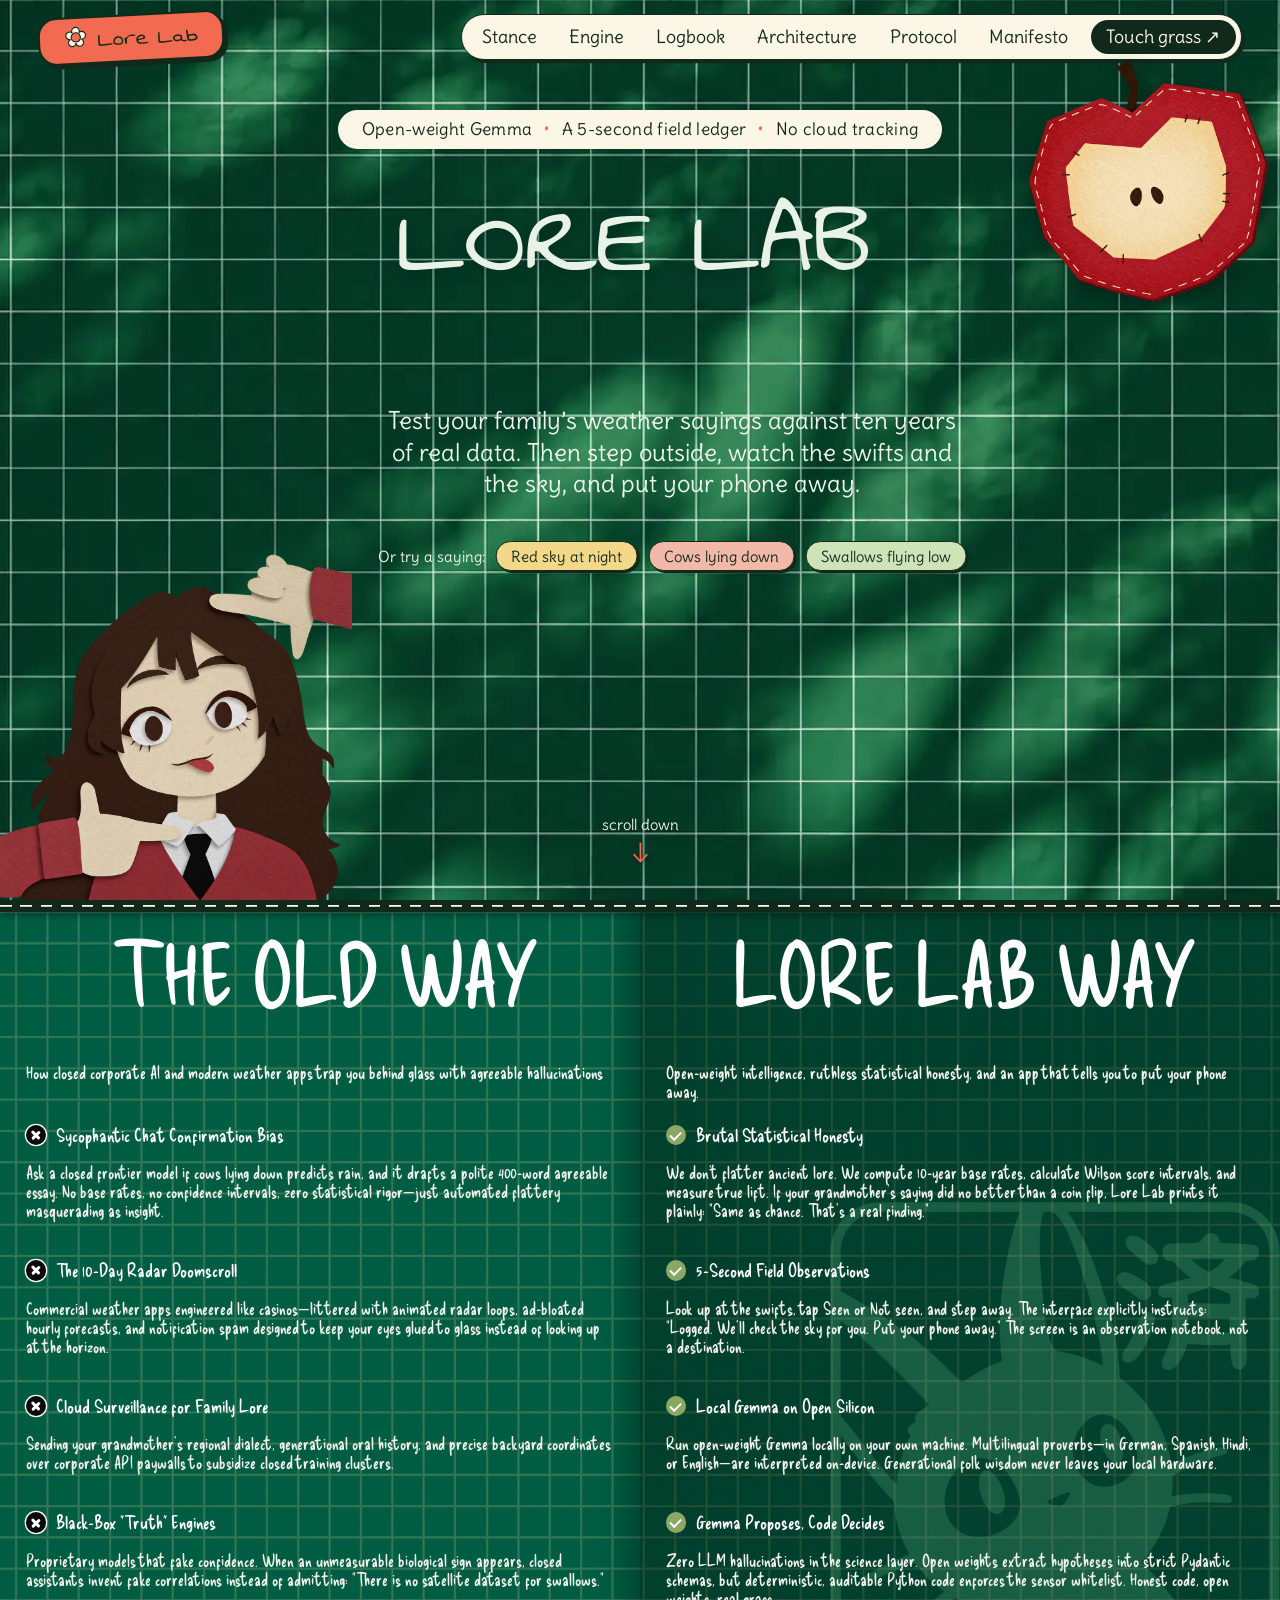
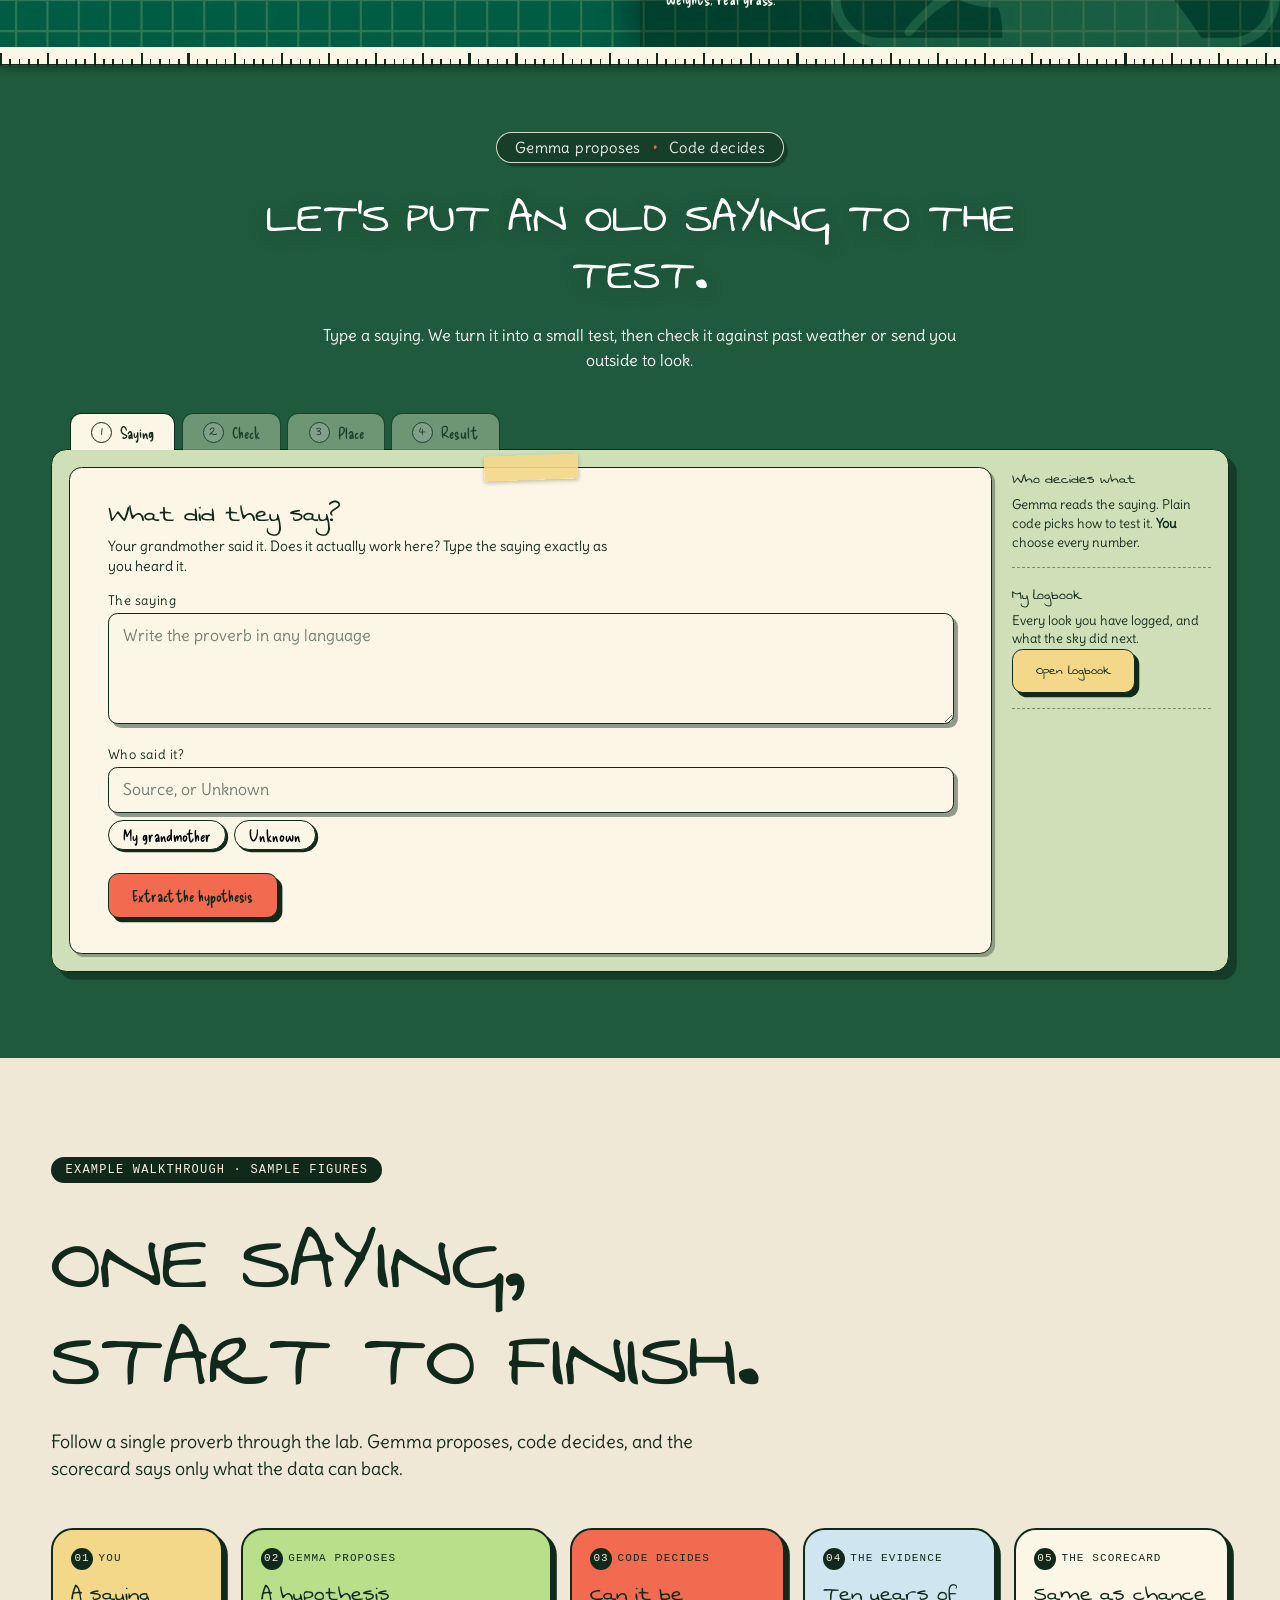
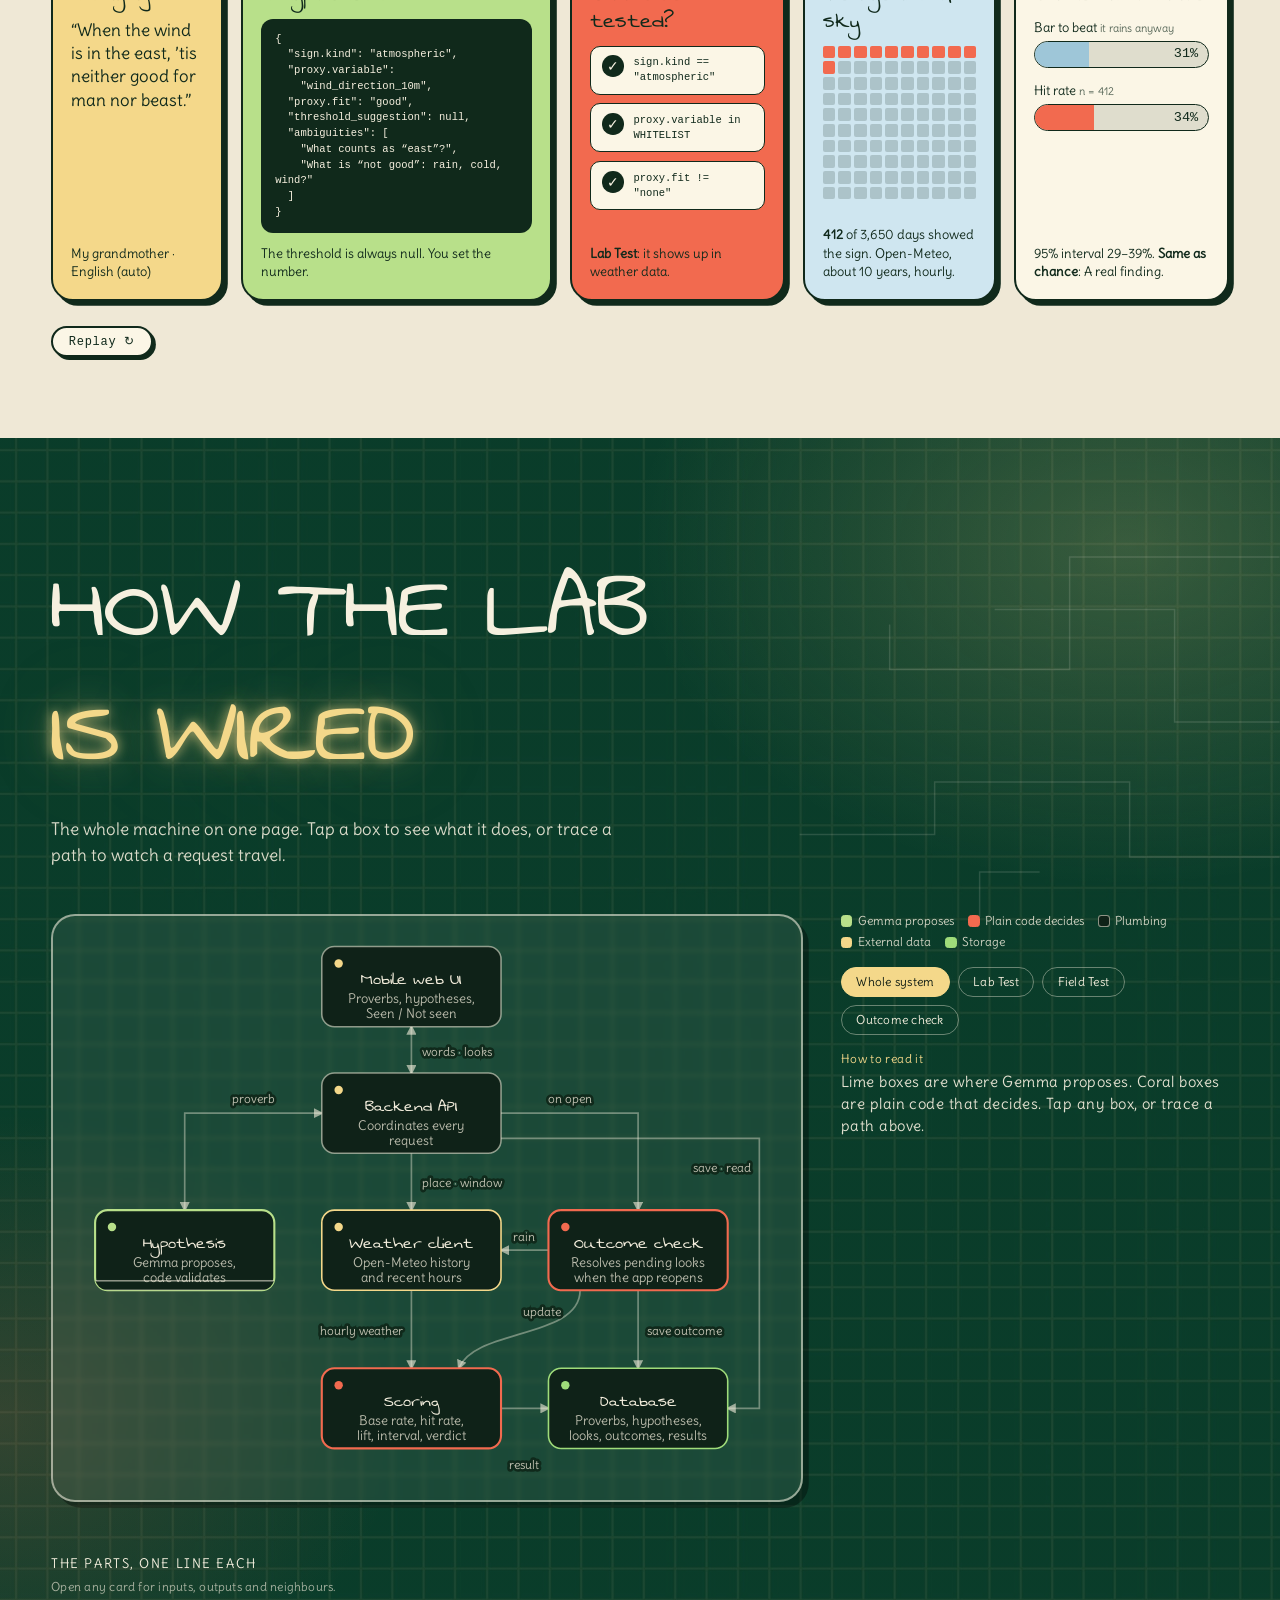
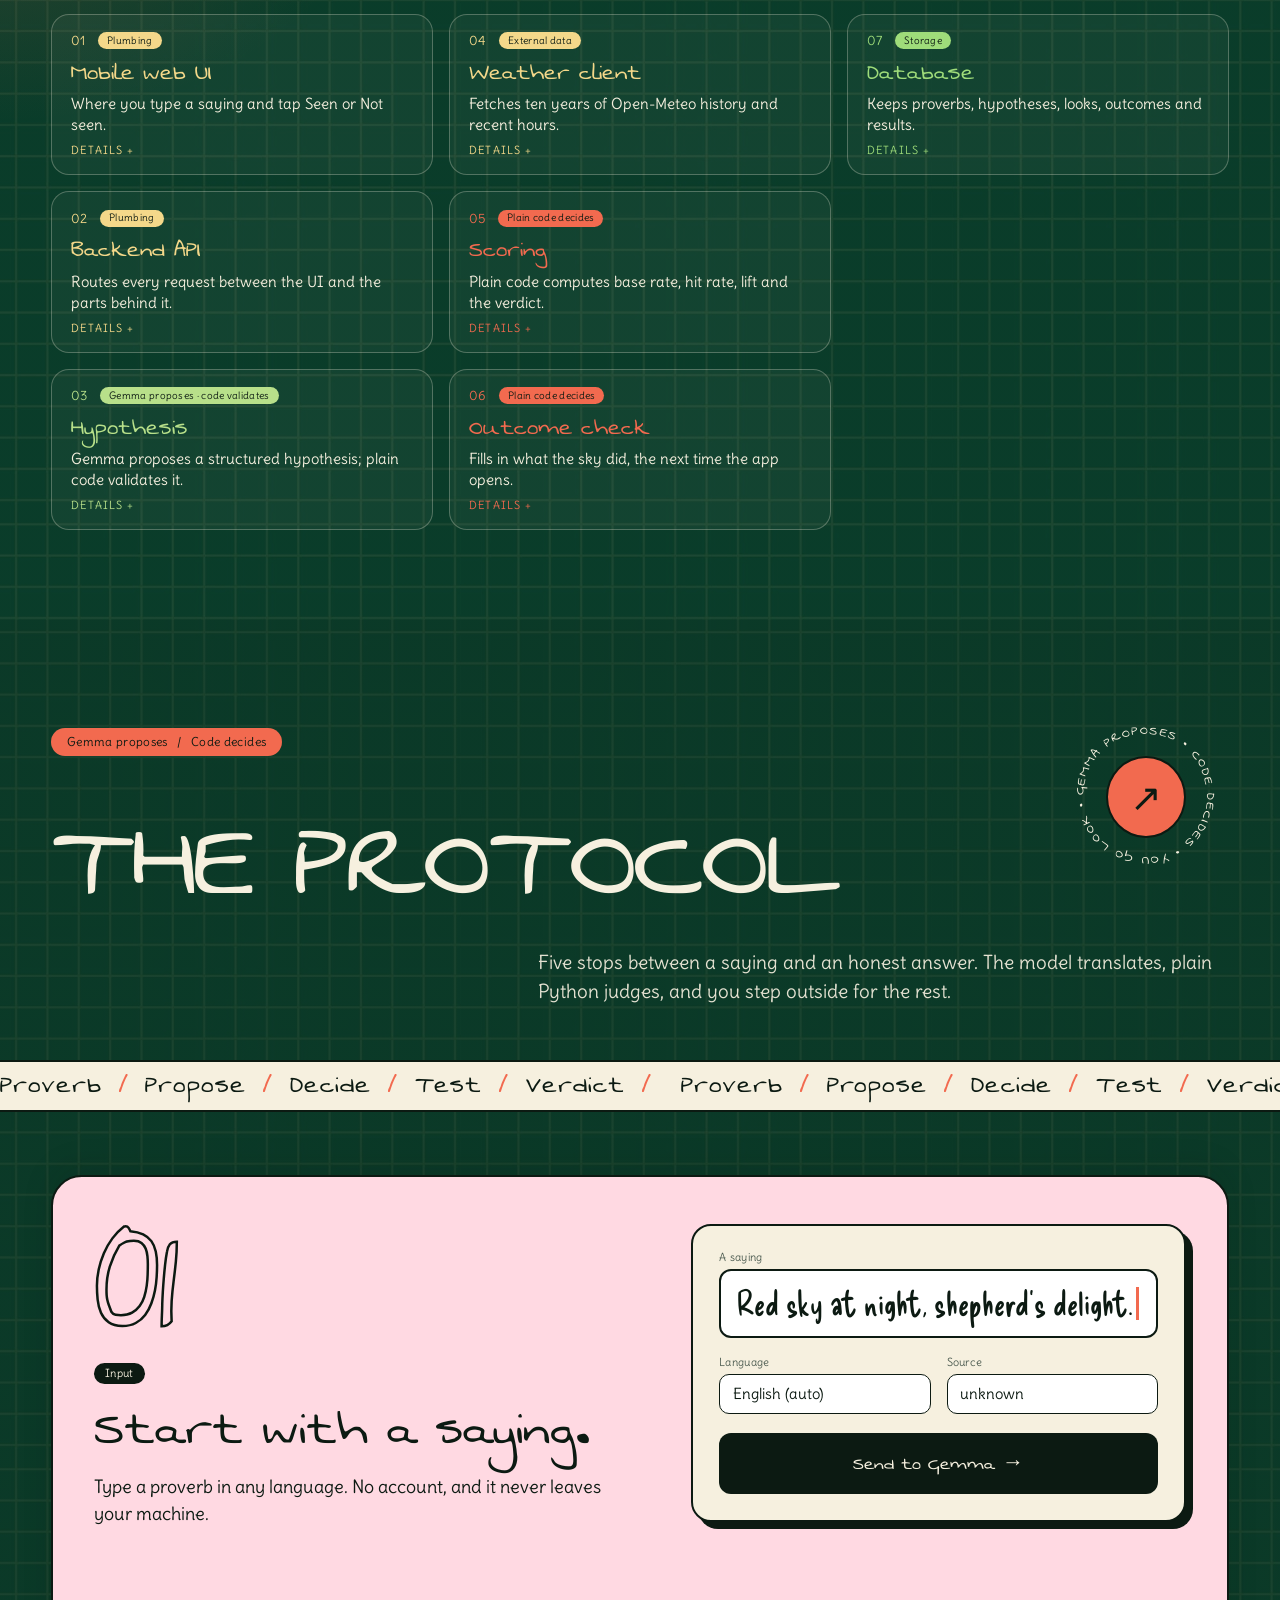
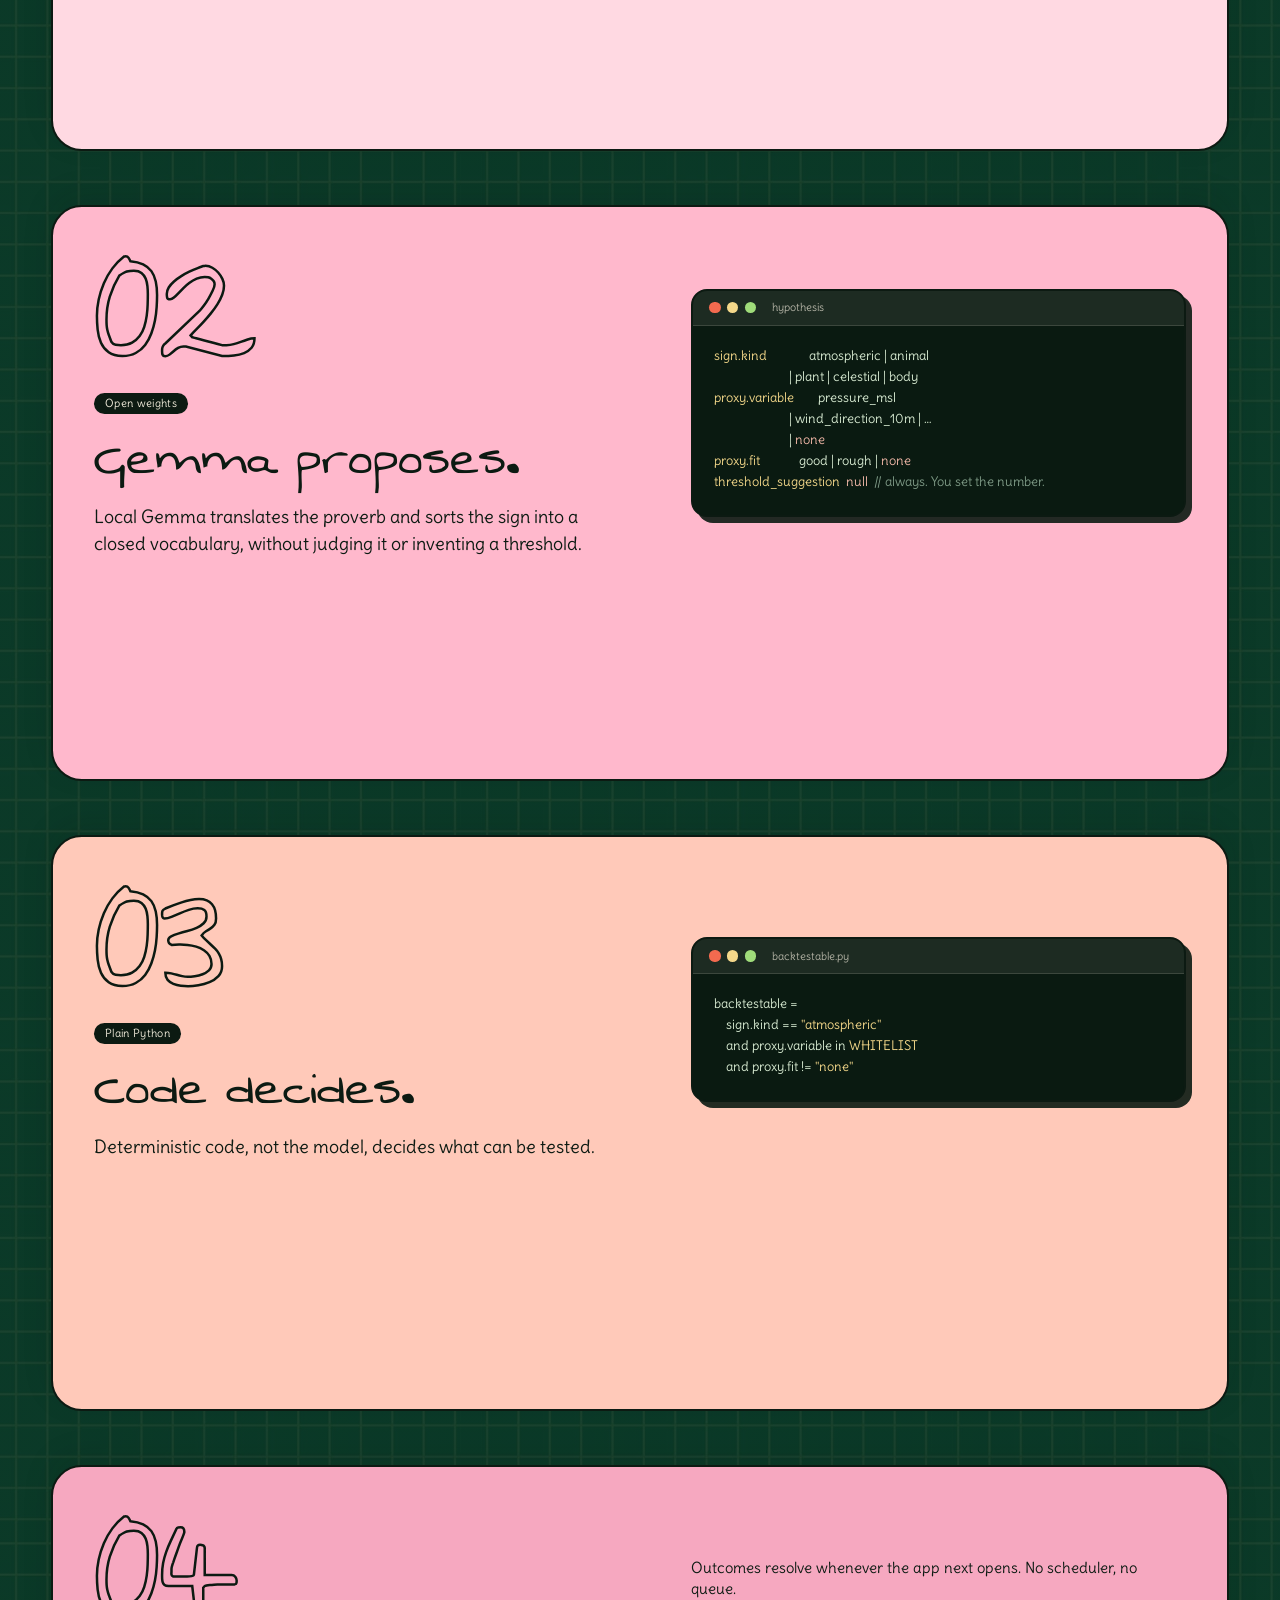
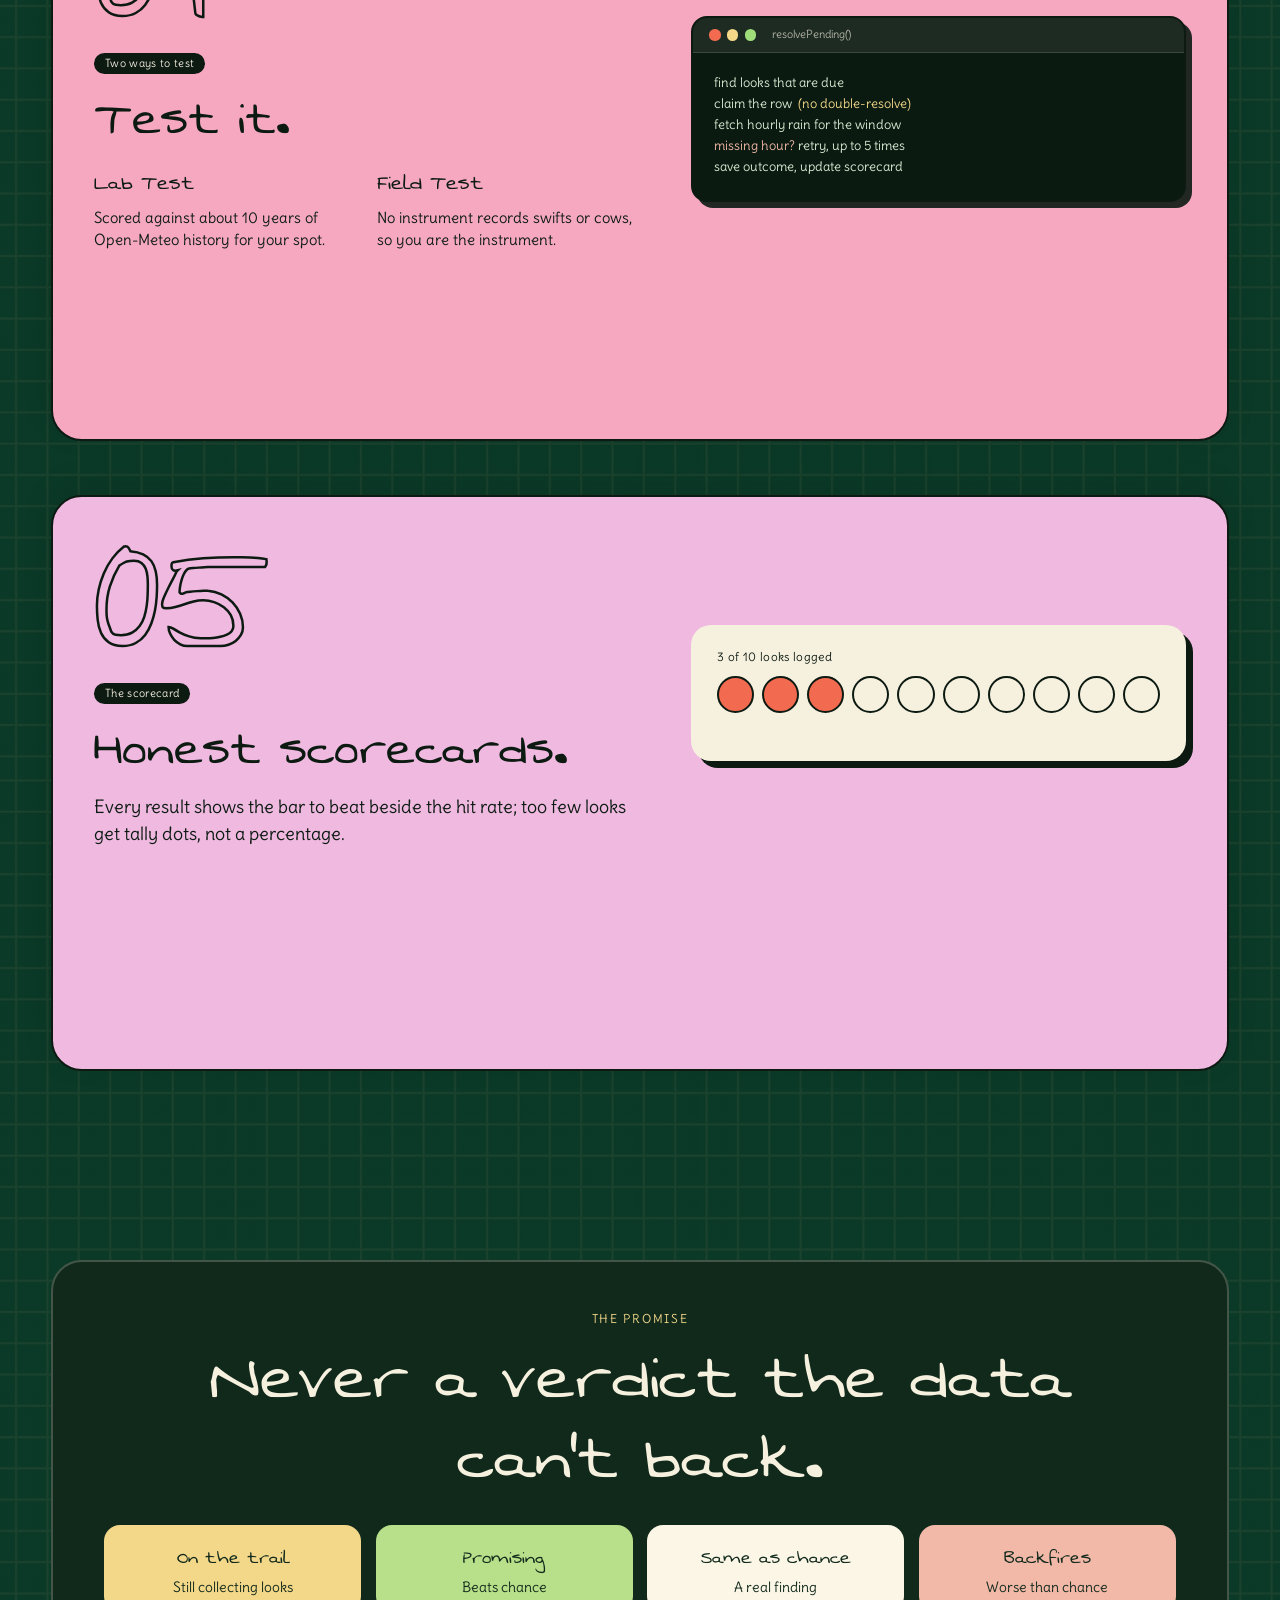
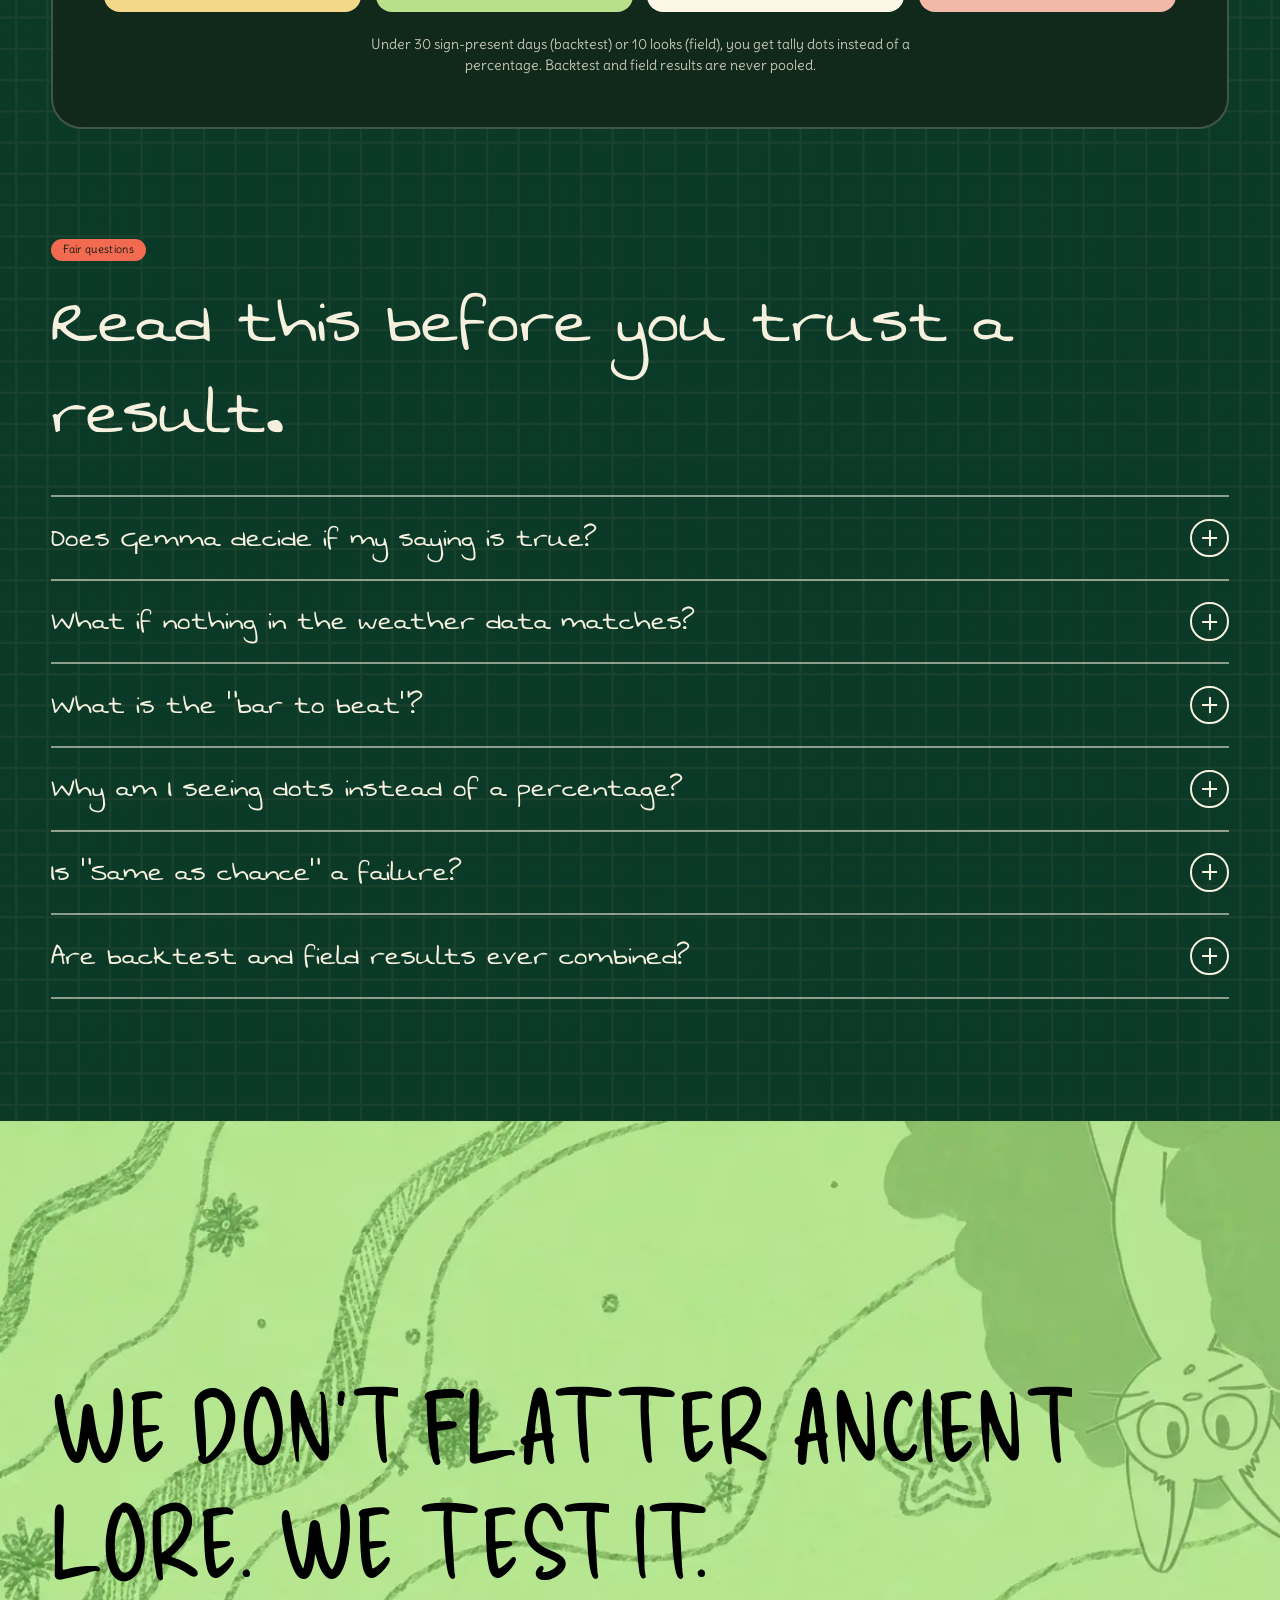
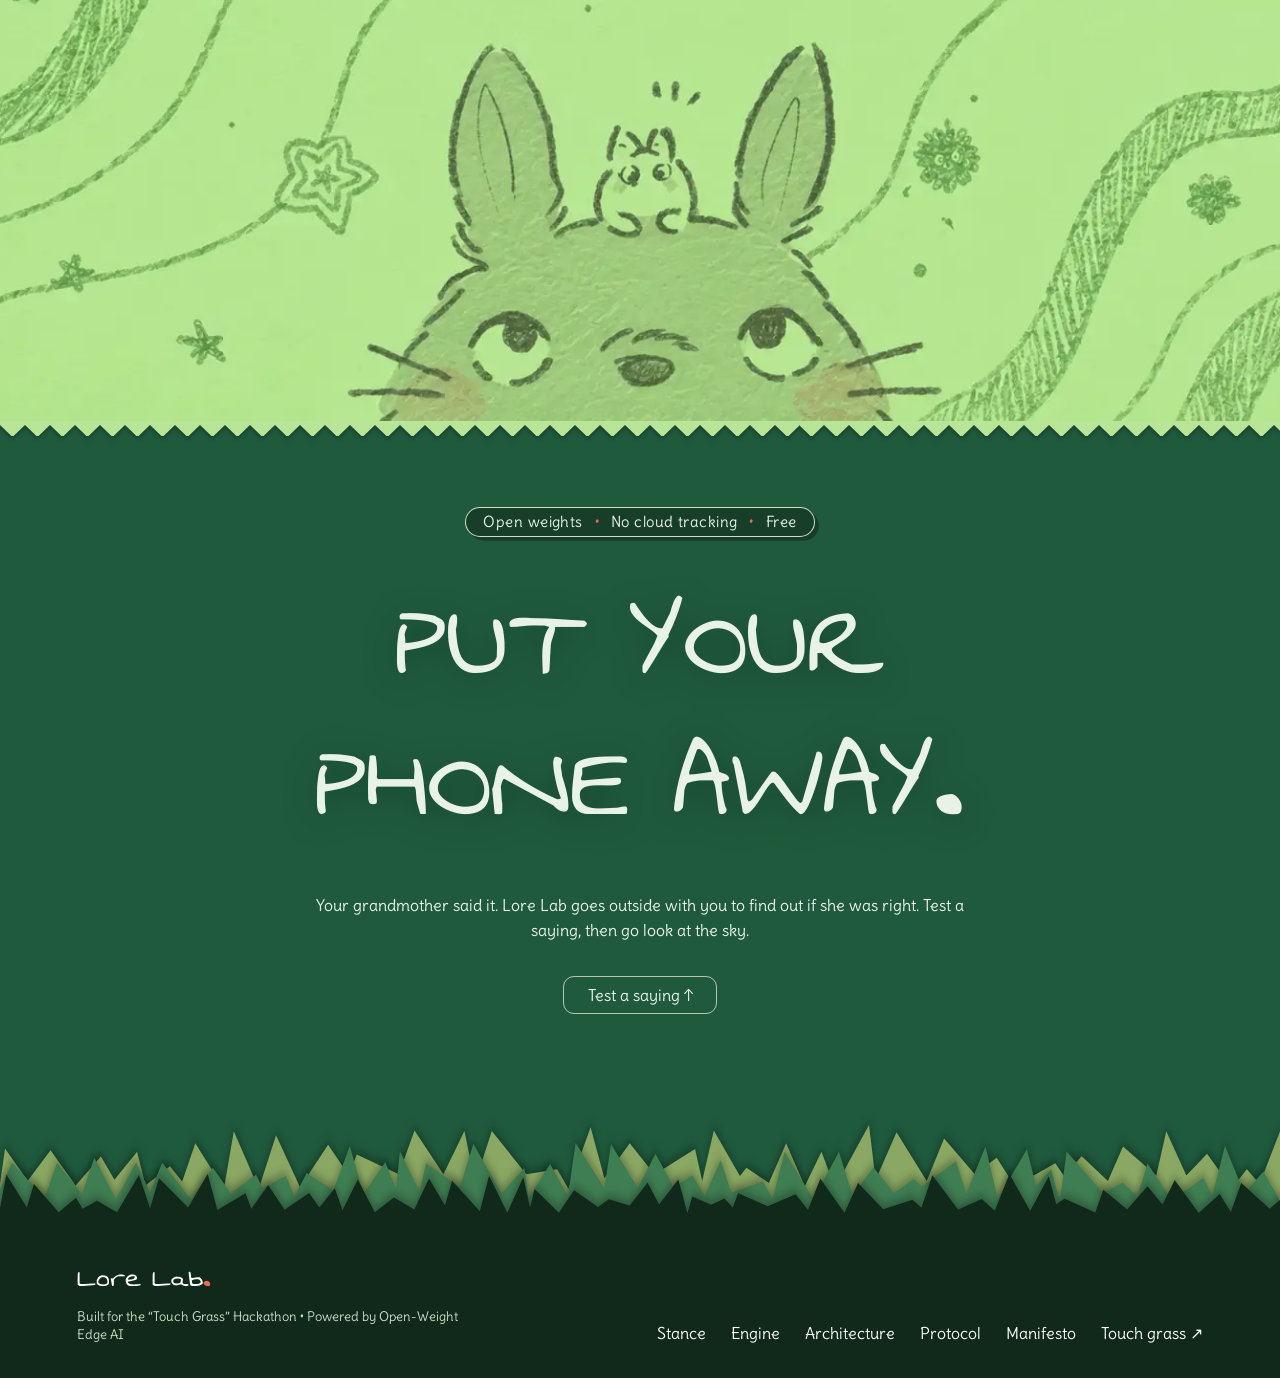
==== frontend/index.html @ 1ca87524 "logbook page, nav link" ====
<!DOCTYPE html>
<html lang="en">
<head>
  <meta charset="UTF-8">
  <meta name="viewport" content="width=device-width, initial-scale=1.0">
  <title>Lore Lab</title>
  <meta name="theme-color" content="#1f5a3d">
  <link rel="icon" href="data:image/svg+xml,<svg xmlns='http://www.w3.org/2000/svg' viewBox='0 0 100 100'><text y='.9em' font-size='90'>🌼</text></svg>">
  <meta property="og:type" content="website">
  <meta property="og:title" content="Lore Lab">
  <meta property="og:description" content="Lore Lab tests family weather sayings as honest experiments with open-weight Gemma. Then you go touch grass.">
  <meta name="twitter:card" content="summary_large_image">
  <meta name="description" content="Lore Lab tests family weather sayings as honest experiments with open-weight Gemma.">
  <link rel="preconnect" href="https://fonts.googleapis.com">
  <link rel="preconnect" href="https://fonts.gstatic.com" crossorigin>
  <link href="https://fonts.googleapis.com/css2?family=Delicious+Handrawn&family=Delius&family=Swanky+and+Moo+Moo&display=swap" rel="stylesheet">
  <link rel="preload" as="image" href="assets/granny-body.webp" fetchpriority="high">
  <link rel="preload" as="image" href="assets/granny-broom.webp" fetchpriority="high">
  <link rel="preload" as="image" href="assets/sky-paper.jpg">
  <link rel="stylesheet" href="style.css">
  <link rel="stylesheet" href="lore.css">
  <link rel="stylesheet" href="sections.css">
  <script>(function(){var r=document.documentElement,seen=false,EVERY_VISIT=true;try{seen=(!EVERY_VISIT&&!!localStorage.getItem("loreLoaderSeen")&&!/[?&]loader/.test(location.search))||/[?&]skiploader/.test(location.search)}catch(e){}r.classList.add("js");r.classList.add(seen?"ld-skip":"is-loading")})();</script>
</head>
<body id="top">
  <script>(function(){var n=0;window.ldImg=function(){if(++n===2){window.ldReadyAt=Date.now();var l=document.getElementById("loader");l&&l.classList.add("is-ready")}}})();</script>
  <div class="loader" id="loader" role="status" aria-live="polite" aria-busy="true">
    <div class="ld-wainscot" aria-hidden="true"></div>
    <p class="ld-mark" aria-hidden="true">Lore Lab</p>
    <div class="ld-bunting" aria-hidden="true"><svg viewBox="0 0 100 100" preserveAspectRatio="none"><path d="M0 3Q50 153 100 3" fill="none" stroke="#fbf6e6" stroke-width="2" vector-effect="non-scaling-stroke"/></svg><b class="ld-flag" style="left:4.5%;top:16.0%"><i style="background:#f26a4f"></i></b><b class="ld-flag" style="left:13.6%;top:38.3%"><i style="background:#f4d88a"></i></b><b class="ld-flag" style="left:22.7%;top:55.7%"><i style="background:#f2b8a8"></i></b><b class="ld-flag" style="left:31.8%;top:68.1%"><i style="background:#fbf6e6"></i></b><b class="ld-flag" style="left:40.9%;top:75.5%"><i style="background:#8aa863"></i></b><b class="ld-flag" style="left:50.0%;top:78.0%"><i style="background:#f26a4f"></i></b><b class="ld-flag" style="left:59.1%;top:75.5%"><i style="background:#f4d88a"></i></b><b class="ld-flag" style="left:68.2%;top:68.1%"><i style="background:#f2b8a8"></i></b><b class="ld-flag" style="left:77.3%;top:55.7%"><i style="background:#fbf6e6"></i></b><b class="ld-flag" style="left:86.4%;top:38.3%"><i style="background:#8aa863"></i></b><b class="ld-flag" style="left:95.5%;top:16.0%"><i style="background:#f26a4f"></i></b><span class="ld-tack ld-tack--l"></span><span class="ld-tack ld-tack--r"></span></div>
    <div class="ld-window" aria-hidden="true">
      <div class="ld-pane">
        <div class="ld-cloud ld-cloud--a"><svg viewBox='0 0 160 80'><g fill='#dcebf4' transform='translate(3 5)'><circle cx='40' cy='52' r='24'/><circle cx='72' cy='38' r='30'/><circle cx='108' cy='46' r='24'/><circle cx='130' cy='56' r='16'/><rect x='24' y='52' width='120' height='20' rx='10'/></g><g fill='#fffaf0'><circle cx='40' cy='52' r='24'/><circle cx='72' cy='38' r='30'/><circle cx='108' cy='46' r='24'/><circle cx='130' cy='56' r='16'/><rect x='24' y='52' width='120' height='20' rx='10'/></g></svg></div>
        <div class="ld-cloud ld-cloud--b"><svg viewBox='0 0 160 80'><g fill='#dcebf4' transform='translate(3 5)'><circle cx='40' cy='52' r='24'/><circle cx='72' cy='38' r='30'/><circle cx='108' cy='46' r='24'/><circle cx='130' cy='56' r='16'/><rect x='24' y='52' width='120' height='20' rx='10'/></g><g fill='#fffaf0'><circle cx='40' cy='52' r='24'/><circle cx='72' cy='38' r='30'/><circle cx='108' cy='46' r='24'/><circle cx='130' cy='56' r='16'/><rect x='24' y='52' width='120' height='20' rx='10'/></g></svg></div>
        <div class="ld-cloud ld-cloud--c"><svg viewBox='0 0 160 80'><g fill='#dcebf4' transform='translate(3 5)'><circle cx='40' cy='52' r='24'/><circle cx='72' cy='38' r='30'/><circle cx='108' cy='46' r='24'/><circle cx='130' cy='56' r='16'/><rect x='24' y='52' width='120' height='20' rx='10'/></g><g fill='#fffaf0'><circle cx='40' cy='52' r='24'/><circle cx='72' cy='38' r='30'/><circle cx='108' cy='46' r='24'/><circle cx='130' cy='56' r='16'/><rect x='24' y='52' width='120' height='20' rx='10'/></g></svg></div>
      </div>
      <i class="ld-curtain ld-curtain--l"></i><i class="ld-curtain ld-curtain--r"></i>
    </div>
    <div class="ld-sun" aria-hidden="true"><svg viewBox='0 0 200 200'><g fill='#f0a92b' transform='translate(3 5)' opacity='.35'><rect x='94' y='14' width='12' height='34' rx='6' transform='rotate(0 100 100)'/><rect x='94' y='14' width='12' height='34' rx='6' transform='rotate(45 100 100)'/><rect x='94' y='14' width='12' height='34' rx='6' transform='rotate(90 100 100)'/><rect x='94' y='14' width='12' height='34' rx='6' transform='rotate(135 100 100)'/><rect x='94' y='14' width='12' height='34' rx='6' transform='rotate(180 100 100)'/><rect x='94' y='14' width='12' height='34' rx='6' transform='rotate(225 100 100)'/><rect x='94' y='14' width='12' height='34' rx='6' transform='rotate(270 100 100)'/><rect x='94' y='14' width='12' height='34' rx='6' transform='rotate(315 100 100)'/><circle cx='100' cy='100' r='46'/></g><g fill='#f6b92d'><rect x='94' y='14' width='12' height='34' rx='6' transform='rotate(0 100 100)'/><rect x='94' y='14' width='12' height='34' rx='6' transform='rotate(45 100 100)'/><rect x='94' y='14' width='12' height='34' rx='6' transform='rotate(90 100 100)'/><rect x='94' y='14' width='12' height='34' rx='6' transform='rotate(135 100 100)'/><rect x='94' y='14' width='12' height='34' rx='6' transform='rotate(180 100 100)'/><rect x='94' y='14' width='12' height='34' rx='6' transform='rotate(225 100 100)'/><rect x='94' y='14' width='12' height='34' rx='6' transform='rotate(270 100 100)'/><rect x='94' y='14' width='12' height='34' rx='6' transform='rotate(315 100 100)'/></g><circle cx='100' cy='100' r='46' fill='#f9d23e'/></svg></div>
    <svg class='ld-plant' viewBox='0 0 100 140' aria-hidden='true'><g fill='#3b8043'><path d='M50 78C30 70 14 48 12 22c24 4 38 24 38 56z'/><path d='M50 78C70 70 86 48 88 22 64 26 50 46 50 78z'/></g><g fill='#58a85b'><path d='M50 80C42 56 44 30 50 6c8 24 8 50 0 74z'/><path d='M50 84C28 82 10 70 4 52c22-2 40 10 46 32z' opacity='.95'/><path d='M50 84C72 82 90 70 96 52c-22-2-40 10-46 32z' opacity='.95'/></g><path d='M22 84h56l-8 50H30z' fill='#f26a4f'/><rect x='18' y='78' width='64' height='12' rx='4' fill='#f58a73'/><path d='M26 108h48' stroke='#fbf6e6' stroke-width='2' stroke-dasharray='5 4' stroke-linecap='round' fill='none'/></svg>
    <div class="ld-head">
      <div class="ld-tag">
        <p class="loader__title">Lore Lab</p>
        <p class="loader__msg" id="loader-msg">Sweeping the clouds away&hellip;</p>
        <div class="loader__bar" aria-hidden="true"><i id="loader-fill"></i></div>
      </div>
    </div>
    <div class="ld-floor" aria-hidden="true"></div>
    <div class="ld-rug" aria-hidden="true"></div>
    <div class="ld-walk">
      <div class="ld-granny">
        <img class="ld-body" src="assets/granny-body.webp" alt="" width="783" height="1128" fetchpriority="high" onload="window.ldImg&&ldImg()" onerror="window.ldImg&&ldImg()">
        <img class="ld-broom" src="assets/granny-broom.webp" alt="" width="783" height="1128" fetchpriority="high" onload="window.ldImg&&ldImg()" onerror="window.ldImg&&ldImg()">
      </div>
      <div class="ld-pile" aria-hidden="true"><svg class="ld-scrap ld-scrap--1" viewBox="0 0 114 71" aria-hidden="true"><polygon points="5,50 40,5 70,30 112,20 85,66 30,68" fill="#f6c935"/></svg><svg class="ld-scrap ld-scrap--2" viewBox="0 0 75 119" aria-hidden="true"><polygon points="8,40 50,4 70,70 40,116 6,90" fill="#f2b8a8"/></svg><svg class="ld-scrap ld-scrap--3" viewBox="0 0 122 92" aria-hidden="true"><polygon points="4,60 36,8 80,34 118,10 100,86 40,88" fill="#fbf6e6"/></svg><svg class="ld-scrap ld-scrap--4" viewBox="0 0 61 60" aria-hidden="true"><polygon points="6,30 34,4 58,36 28,58" fill="#f26a4f"/></svg><svg class="ld-scrap ld-scrap--5" viewBox="0 0 64 62" aria-hidden="true"><polygon points="4,38 40,6 62,30 50,58 14,56" fill="#f6c935"/></svg><svg class="ld-scrap ld-scrap--6" viewBox="0 0 39 40" aria-hidden="true"><polygon points="4,24 24,4 36,28 14,38" fill="#8aa863"/></svg><svg class="ld-scrap ld-scrap--7" viewBox="0 0 30 21" aria-hidden="true"><polygon points="3,14 20,2 28,12 10,19" fill="#f2b8a8"/></svg></div>
    </div>
  </div>
  <a class="skip-link" href="#way">Skip to content</a>

  <header class="header">
    <a href="#top"><span class="header__brand">Lore Lab</span></a>
    <button class="header__menu" id="header-menu" type="button" aria-expanded="false" aria-controls="header-nav"><span>Menu</span><i aria-hidden="true"></i></button>
    <nav class="header__nav" id="header-nav">
      <a href="#way"><span>Stance</span></a>
      <a href="#engine"><span>Engine</span></a>
      <a href="notebook.html"><span>Logbook</span></a>
      <a href="#architecture"><span>Architecture</span></a>
      <a href="#protocol"><span>Protocol</span></a>
      <a href="#statement"><span>Manifesto</span></a>
      <a href="#join"><span>Touch grass &#8599;</span></a>
    </nav>
    <div class="header__progress" aria-hidden="true"></div>
  </header>

  <main class="hero">
    <div class="hero__bg" aria-hidden="true"></div>

    <p class="hero__tagline"><span class="hero__pill">Open-weight Gemma <i class="hero__dot">&bull;</i> A 5-second field ledger <i class="hero__dot">&bull;</i> No cloud tracking</span></p>

    <h1 class="hero__title">LORE LAB</h1>
    <div class="hero__content">
      <p class="hero__text">Test your family&rsquo;s weather sayings against ten years of real data. Then step outside, watch the swifts and the sky, and put your phone away.</p>
      <div class="hero__try">
        <span>Or try a saying:</span>
        <a href="#engine">Red sky at night</a><a href="#engine">Cows lying down</a><a href="#engine">Swallows flying low</a>
      </div>
    </div>

    <img class="hero__apple" src="assets/apple.webp" alt="" width="900" height="900" decoding="async">
    <img class="hero__girl" src="assets/girl.webp" alt="" width="1100" height="1100" decoding="async">
    <a class="hero__scroll" href="#way"><span>scroll down</span><i aria-hidden="true">&darr;</i></a>
  </main>

  <section class="way" id="way">
    <div class="way__shade" aria-hidden="true"></div>
    <div class="way__stamp" aria-hidden="true"><img src="assets/cat-stamp.webp" alt="" width="800" height="800" loading="lazy" decoding="async"></div>

    <div class="way__col way__col--old">
      <h2 class="way__heading reveal">THE OLD WAY</h2>
      <p class="way__intro reveal">How closed corporate AI and modern weather apps trap you behind glass with agreeable hallucinations</p>

      <article class="way__item reveal">
        <h3 class="way__title"><span class="way__icon way__icon--x"></span>Sycophantic Chat Confirmation Bias</h3>
        <p class="way__body">Ask a closed frontier model if cows lying down predicts rain, and it drafts a polite 400-word agreeable essay. No base rates, no confidence intervals, zero statistical rigor—just automated flattery masquerading as insight.</p>
      </article>

      <article class="way__item reveal">
        <h3 class="way__title"><span class="way__icon way__icon--x"></span>The 10-Day Radar Doomscroll</h3>
        <p class="way__body">Commercial weather apps engineered like casinos—littered with animated radar loops, ad-bloated hourly forecasts, and notification spam designed to keep your eyes glued to glass instead of looking up at the horizon.</p>
      </article>

      <article class="way__item reveal">
        <h3 class="way__title"><span class="way__icon way__icon--x"></span>Cloud Surveillance for Family Lore</h3>
        <p class="way__body">Sending your grandmother's regional dialect, generational oral history, and precise backyard coordinates over corporate API paywalls to subsidize closed training clusters.</p>
      </article>

      <article class="way__item reveal">
        <h3 class="way__title"><span class="way__icon way__icon--x"></span>Black-Box "Truth" Engines</h3>
        <p class="way__body">Proprietary models that fake confidence. When an unmeasurable biological sign appears, closed assistants invent fake correlations instead of admitting: "There is no satellite dataset for swallows."</p>
      </article>
    </div>

    <div class="way__col way__col--new">
      <h2 class="way__heading reveal">LORE LAB WAY</h2>
      <p class="way__intro reveal">Open-weight intelligence, ruthless statistical honesty, and an app that tells you to put your phone away.</p>

      <article class="way__item reveal">
        <h3 class="way__title"><span class="way__icon way__icon--check"></span>Brutal Statistical Honesty</h3>
        <p class="way__body">We don't flatter ancient lore. We compute 10-year base rates, calculate Wilson score intervals, and measure true lift. If your grandmother's saying did no better than a coin flip, Lore Lab prints it plainly: "Same as chance. That's a real finding."</p>
      </article>

      <article class="way__item reveal">
        <h3 class="way__title"><span class="way__icon way__icon--check"></span>5-Second Field Observations</h3>
        <p class="way__body">Look up at the swifts, tap Seen or Not seen, and step away. The interface explicitly instructs: "Logged. We'll check the sky for you. Put your phone away." The screen is an observation notebook, not a destination.</p>
      </article>

      <article class="way__item reveal">
        <h3 class="way__title"><span class="way__icon way__icon--check"></span>Local Gemma on Open Silicon</h3>
        <p class="way__body">Run open-weight Gemma locally on your own machine. Multilingual proverbs—in German, Spanish, Hindi, or English—are interpreted on-device. Generational folk wisdom never leaves your local hardware.</p>
      </article>

      <article class="way__item reveal">
        <h3 class="way__title"><span class="way__icon way__icon--check"></span>Gemma Proposes, Code Decides</h3>
        <p class="way__body">Zero LLM hallucinations in the science layer. Open weights extract hypotheses into strict Pydantic schemas, but deterministic, auditable Python code enforces the sensor whitelist. Honest code, open weights, real grass.</p>
      </article>
    </div>
  </section>

  <!-- ===================== LORE LAB · EXPERIMENT ENGINE ===================== -->
  <section class="lore lore-engine" id="engine" aria-labelledby="lore-engine-title">
    <div class="lore-wrap">
      <header class="lore-head lore-in">
        <span class="lore-pill">Gemma proposes <i>&bull;</i> Code decides</span>
        <h2 class="lore-title" id="lore-engine-title">LET&rsquo;S PUT AN OLD SAYING TO THE TEST.</h2>
        <p class="lore-lede">Type a saying. We turn it into a small test, then check it against past weather or send you outside to look.</p>
      </header>

      <div class="lore-desk lore-in" id="lore-desk">
        <div class="lore-tabs" role="tablist" aria-label="Experiment steps">
          <button class="lore-tab is-active" role="tab" id="lore-tab-1" aria-controls="lore-p1" aria-selected="true" data-go="1"><b>1</b>Saying</button>
          <button class="lore-tab" role="tab" id="lore-tab-2" aria-controls="lore-p2" aria-selected="false" data-go="2" disabled><b>2</b>Check</button>
          <button class="lore-tab" role="tab" id="lore-tab-3" aria-controls="lore-p3" aria-selected="false" data-go="3" disabled><b>3</b>Place</button>
          <button class="lore-tab" role="tab" id="lore-tab-4" aria-controls="lore-p4" aria-selected="false" data-go="4" disabled><b>4</b>Result</button>
        </div>
        <div class="lore-sheet">
          <div class="lore-main">
            <div class="lore-pane" id="lore-p1" role="tabpanel" aria-labelledby="lore-tab-1">
              <h3>What did they say?</h3>
              <p class="lore-intro">Your grandmother said it. Does it actually work here? Type the saying exactly as you heard it.</p>
              <form id="lore-form" novalidate>
                <label for="lore-text">The saying</label>
                <textarea class="lore-field" id="lore-text" rows="4" required placeholder="Write the proverb in any language"></textarea>
                <div class="lore-row">
                  <div>
                    <label for="lore-source">Who said it?</label>
                    <input class="lore-field" id="lore-source" type="text" autocomplete="off" placeholder="Source, or Unknown">
                    <div class="lore-chips" aria-label="Quick sources">
                      <button type="button" class="lore-chip" data-source="My grandmother">My grandmother</button>
                      <button type="button" class="lore-chip" data-source="Unknown">Unknown</button>
                    </div>
                  </div>
                  <div>
                    <label for="lore-lang">Language <small>(optional)</small></label>
                    <input class="lore-field" id="lore-lang" type="text" autocomplete="off" placeholder="Leave blank to detect it">
                  </div>
                </div>
                <div id="lore-starters" hidden>
                  <label class="lore-label" for="lore-starter" style="margin-top:1.1em">Or start from a saying in the corpus</label>
                  <select class="lore-field" id="lore-starter"><option value="">Choose one&hellip;</option></select>
                </div>
                <div class="lore-actions">
                  <button class="lore-btn lore-btn--coral" id="lore-extract" type="submit">Extract the hypothesis</button>
                </div>
              </form>
            </div>
            <div class="lore-pane" id="lore-p2" role="tabpanel" aria-labelledby="lore-tab-2" hidden></div>
            <div class="lore-pane" id="lore-p3" role="tabpanel" aria-labelledby="lore-tab-3" hidden></div>
            <div class="lore-pane" id="lore-p4" role="tabpanel" aria-labelledby="lore-tab-4" hidden></div>
            <div class="lore-alert" id="lore-alert" role="alert" hidden></div>
          </div>
          <aside class="lore-side" aria-label="Bench notes">
            <section>
              <h4>Bench status</h4>
              <div class="lore-conn" id="lore-conn"><i></i><span id="lore-conn-text">Checking the bench&hellip;</span></div>
            </section>
            <section>
              <h4>Who decides what</h4>
              <p>Gemma reads the saying. Plain code picks how to test it. <b>You</b> choose every number.</p>
            </section>
            <section>
              <h4>My logbook</h4>
              <p>Every look you have logged, and what the sky did next.</p>
              <a class="lore-btn lore-btn--butter" href="notebook.html">Open logbook</a>
            </section>
            <section id="lore-side-mode" hidden>
              <h4>This experiment</h4>
              <span class="lore-modebadge" id="lore-side-badge"></span>
            </section>
          </aside>
        </div>
      </div>
    </div>
  </section>

  <!-- ===================== ONE RUN · saying to scorecard ===================== -->
  <section class="run" id="run" aria-labelledby="run-title">
    <div class="run__wrap">
      <header class="run__head">
        <span class="run__pill" id="run-label">Example walkthrough</span>
        <h2 class="run__title" id="run-title">ONE SAYING,<br>START TO FINISH.</h2>
        <p class="run__lede">Follow a single proverb through the lab. Gemma proposes, code decides, and the scorecard says only what the data can back.</p>
      </header>
      <div class="run__strip" id="run-strip"></div>
      <button class="run__replay" id="run-replay" type="button">Replay &#8635;</button>
    </div>
  </section>

  <!-- ===================== ARCHITECTURE · scroll-driven schematic ===================== -->
  <section class="ax" id="architecture" aria-labelledby="ax-title">
    <div class="ax__glow" aria-hidden="true"></div>
    <div class="ax__wrap">
      <header class="ax__head" id="ax-head">
        <svg class="ax__circuit" viewBox="0 0 1500 560" preserveAspectRatio="xMaxYMid slice" aria-hidden="true" focusable="false">
          <g class="ax-c">
            <path pathLength="1" d="M1500 80H1220V230H980V170"/><path pathLength="1" d="M1500 480H1300V380H1040V450H860"/>
            <path pathLength="1" d="M1500 300H1360V150H1120"/><path pathLength="1" d="M1100 560V500H1180"/>
            <circle cx="980" cy="170" r="7"/><circle cx="860" cy="450" r="7"/><circle cx="1120" cy="150" r="6"/><circle cx="1180" cy="500" r="5"/>
          </g>
        </svg>
        <div class="ax__spot" aria-hidden="true"></div>
        <h2 class="ax__title" id="ax-title">HOW THE LAB<br><span class="ax__hl">IS WIRED</span></h2>
        <p class="ax__lede">The whole machine on one page. Tap a box to see what it does, or trace a path to watch a request travel.</p>
      </header>
      <div class="ax__body">
        <aside class="ax__panel" aria-label="System schematic">
          <div class="ax__dgm" id="ax-dgm"></div>
          <div class="ax__side">
            <ul class="ax__legend" aria-label="Colour key">
              <li><i class="lg lg--model"></i>Gemma proposes</li>
              <li><i class="lg lg--code"></i>Plain code decides</li>
              <li><i class="lg lg--plain"></i>Plumbing</li>
              <li><i class="lg lg--ext"></i>External data</li>
              <li><i class="lg lg--store"></i>Storage</li>
            </ul>
            <div class="ax__chips" id="ax-chips" role="group" aria-label="Trace a path through the system">
              <button type="button" data-trace="all" aria-pressed="true">Whole system</button>
              <button type="button" data-trace="lab" aria-pressed="false">Lab Test</button>
              <button type="button" data-trace="field" aria-pressed="false">Field Test</button>
              <button type="button" data-trace="outcome" aria-pressed="false">Outcome check</button>
            </div>
            <div class="ax__cap" id="ax-cap" aria-live="polite"></div>
          </div>
        </aside>
        <h3 class="ax__sub">The parts, one line each <small>Open any card for inputs, outputs and neighbours.</small></h3>
        <ol class="ax__rows" id="ax-rows" aria-label="System parts"></ol>
      </div>
      
    </div>
  </section>

  <!-- ===================== PROTOCOL · stacking cards ===================== -->
  <section class="px" id="protocol" aria-labelledby="px-title">
    <div class="px__top" id="px-top">
      <div class="px__badge" aria-hidden="true">
        <svg viewBox="0 0 200 200"><defs><path id="px-circ" d="M100 100m-74 0a74 74 0 1 1 148 0a74 74 0 1 1-148 0"/></defs>
          <text><textPath href="#px-circ" textLength="455">GEMMA PROPOSES &bull; CODE DECIDES &bull; YOU GO LOOK &bull;</textPath></text></svg>
        <span>&nearr;</span>
      </div>
      <span class="px__pill">Gemma proposes <i>/</i> Code decides</span>
      <h2 class="px__title" id="px-title">THE PROTOCOL</h2>
      <p class="px__lede">Five stops between a saying and an honest answer. The model translates, plain Python judges, and you step outside for the rest.</p>
    </div>

    <div class="px__marq" aria-hidden="true"><div class="px__track"><span>Proverb <i>/</i> Propose <i>/</i> Decide <i>/</i> Test <i>/</i> Verdict <i>/</i> </span><span>Proverb <i>/</i> Propose <i>/</i> Decide <i>/</i> Test <i>/</i> Verdict <i>/</i> </span><span>Proverb <i>/</i> Propose <i>/</i> Decide <i>/</i> Test <i>/</i> Verdict <i>/</i> </span><span>Proverb <i>/</i> Propose <i>/</i> Decide <i>/</i> Test <i>/</i> Verdict <i>/</i> </span></div></div>

    <div class="px__stack" id="px-stack">

      <article class="px-card px-card--butter">
        <div class="px-card__in">
          <div class="px-card__text">
            <span class="px-card__num">01</span>
            <p class="px-card__tag">Input</p>
            <h3 class="px-card__h">Start with a saying.</h3>
            <p class="px-card__p">Type a proverb in any language. No account, and it never leaves your machine.</p>
          </div>
          <div class="px-card__viz">
            <div class="px-input">
              <p class="px-input__label">A saying</p>
              <p class="px-input__field">Red sky at night, shepherd&rsquo;s delight.<span class="px-caret"></span></p>
              <div class="px-input__row"><div><p class="px-input__label">Language</p><p class="px-input__sm">English (auto)</p></div><div><p class="px-input__label">Source</p><p class="px-input__sm">unknown</p></div></div>
              <p class="px-input__btn">Send to Gemma &rarr;</p>
            </div>
          </div>
        </div>
      </article>

      <article class="px-card px-card--lime">
        <div class="px-card__in">
          <div class="px-card__text">
            <span class="px-card__num">02</span>
            <p class="px-card__tag">Open weights</p>
            <h3 class="px-card__h">Gemma proposes.</h3>
            <p class="px-card__p">Local Gemma translates the proverb and sorts the sign into a closed vocabulary, without judging it or inventing a threshold.</p>
          </div>
          <div class="px-card__viz">
            <div class="px-win"><div class="px-win__bar"><i></i><i></i><i></i><span>hypothesis</span></div>
<pre class="px-win__code"><b>sign.kind</b>              atmospheric | animal
                         | plant | celestial | body
<b>proxy.variable</b>        pressure_msl
                         | wind_direction_10m | &hellip;
                         | <u>none</u>
<b>proxy.fit</b>             good | rough | <u>none</u>
<b>threshold_suggestion</b>  <u>null</u>  <em>// always. You set the number.</em></pre></div>
          </div>
        </div>
      </article>

      <article class="px-card px-card--coral">
        <div class="px-card__in">
          <div class="px-card__text">
            <span class="px-card__num">03</span>
            <p class="px-card__tag">Plain Python</p>
            <h3 class="px-card__h">Code decides.</h3>
            <p class="px-card__p">Deterministic code, not the model, decides what can be tested.</p>
          </div>
          <div class="px-card__viz">
            <div class="px-win"><div class="px-win__bar"><i></i><i></i><i></i><span>backtestable.py</span></div>
<pre class="px-win__code">backtestable =
    sign.kind == <b>&quot;atmospheric&quot;</b>
    and proxy.variable in <b>WHITELIST</b>
    and proxy.fit != <b>&quot;none&quot;</b></pre></div>
          </div>
        </div>
      </article>

      <article class="px-card px-card--blush">
        <div class="px-card__in">
          <div class="px-card__text">
            <span class="px-card__num">04</span>
            <p class="px-card__tag">Two ways to test</p>
            <h3 class="px-card__h">Test it.</h3>
            <div class="px-two">
              <div><h4>Lab Test</h4><p>Scored against about 10 years of Open-Meteo history for your spot.</p></div>
              <div><h4>Field Test</h4><p>No instrument records swifts or cows, so you are the instrument.</p></div>
            </div>
          </div>
          <div class="px-card__viz">
            <p class="px-note">Outcomes resolve whenever the app next opens. No scheduler, no queue.</p>
            <div class="px-win"><div class="px-win__bar"><i></i><i></i><i></i><span>resolvePending()</span></div>
<pre class="px-win__code">find looks that are due
claim the row  <b>(no double-resolve)</b>
fetch hourly rain for the window
<u>missing hour?</u> retry, up to 5 times
save outcome, update scorecard</pre></div>
          </div>
        </div>
      </article>

      <article class="px-card px-card--deep">
        <div class="px-card__in">
          <div class="px-card__text">
            <span class="px-card__num">05</span>
            <p class="px-card__tag">The scorecard</p>
            <h3 class="px-card__h">Honest scorecards.</h3>
            <p class="px-card__p">Every result shows the bar to beat beside the hit rate; too few looks get tally dots, not a percentage.</p>
          </div>
          <div class="px-card__viz">
            <div class="px-score">
              <p class="px-score__cap">3 of 10 looks logged</p>
              <div class="px-score__dots" aria-label="3 of 10 looks logged"><span class="on"></span><span class="on"></span><span class="on"></span><span></span><span></span><span></span><span></span><span></span><span></span><span></span></div>
            </div>
          </div>
        </div>
      </article>
      


    </div>


    <section class="px-honest" aria-labelledby="px-honest-title">
      <p class="px-honest__tag">The promise</p>
      <h3 class="px-honest__h" id="px-honest-title">Never a verdict the data can&rsquo;t back.</h3>
      <ul class="px-honest__v">
        <li class="v1"><b>On the trail</b>Still collecting looks</li>
        <li class="v2"><b>Promising</b>Beats chance</li>
        <li class="v3"><b>Same as chance</b>A real finding</li>
        <li class="v4"><b>Backfires</b>Worse than chance</li>
      </ul>
      <p class="px-honest__p">Under 30 sign-present days (backtest) or 10 looks (field), you get tally dots instead of a percentage. Backtest and field results are never pooled.</p>
    </section>

    <div class="px__faq">
      <div class="px-sec-h"><p class="px-sec-tag">Fair questions</p><h3>Read this before you trust a result.</h3></div>
      <div class="px-faq" id="px-faq">
        <div class="px-q"><button type="button" aria-expanded="false"><span>Does Gemma decide if my saying is true?</span><i></i></button><div class="px-q__a"><p>No. Gemma translates the saying and sorts the sign into a closed vocabulary. It never judges whether the saying is true and never invents a threshold. Anything vague goes into an ambiguities list, and you set the number.</p></div></div>
        <div class="px-q"><button type="button" aria-expanded="false"><span>What if nothing in the weather data matches?</span><i></i></button><div class="px-q__a"><p>Then it&rsquo;s a Field Test. Swifts, cows, crickets and the look of the moon aren&rsquo;t recorded by any instrument, so you are the instrument. A &ldquo;rough&rdquo; fit is labelled Rough match and needs your explicit OK before it runs as a Lab Test.</p></div></div>
        <div class="px-q"><button type="button" aria-expanded="false"><span>What is the &ldquo;bar to beat&rdquo;?</span><i></i></button><div class="px-q__a"><p>How often it rains anyway. Every card shows it next to the hit rate, so a saying only looks good if it does better than the sky does on its own.</p></div></div>
        <div class="px-q"><button type="button" aria-expanded="false"><span>Why am I seeing dots instead of a percentage?</span><i></i></button><div class="px-q__a"><p>Because the sample is under the minimum: 30 sign-present days for a backtest, 10 sign-present looks for a field test. Below that, the app withholds the percentage and the verdict rather than print one the data can&rsquo;t back.</p></div></div>
        <div class="px-q"><button type="button" aria-expanded="false"><span>Is &ldquo;Same as chance&rdquo; a failure?</span><i></i></button><div class="px-q__a"><p>No, it&rsquo;s a real finding. If the saying did no better than the bar to beat, Lore Lab says so plainly. The four verdicts are On the trail, Promising, Same as chance and Backfires.</p></div></div>
        <div class="px-q"><button type="button" aria-expanded="false"><span>Are backtest and field results ever combined?</span><i></i></button><div class="px-q__a"><p>Never. They are shown separately. And one place with a short history is a hint, not proof; the app says so every time.</p></div></div>
      </div>
    </div>
  </section>

  <!-- ===================== STATEMENT (plain sage page) ===================== -->
  <section class="lore lore-say" id="statement" aria-labelledby="lore-say-title">
    <div class="lore-wrap">
      <h2 class="lore-say__big lore-split" id="lore-say-title">WE DON&rsquo;T FLATTER ANCIENT<br class="lore-say__br"> LORE. WE <mark>TEST IT.</mark></h2>
    </div>
  </section>

  <!-- ===================== CLOSING (green grid + paper-cut grass) ===================== -->
  <section class="lore lore-close" id="join" aria-labelledby="lore-close-title">
    <div class="lore-wrap lore-close__in">
      <span class="lore-pill lore-in">Open weights <i>&bull;</i> No cloud tracking <i>&bull;</i> Free</span>
      <h2 class="lore-close__big lore-split" id="lore-close-title">PUT YOUR<br>PHONE AWAY.</h2>
      <p class="lore-lede lore-in">Your grandmother said it. Lore Lab goes outside with you to find out if she was right. Test a saying, then go look at the sky.</p>
      <a class="lore-btn lore-btn--ghost lore-close__alt lore-in" href="#engine">Test a saying &uarr;</a>
    </div>
    <svg class="lore-grass" id="lore-grass" viewBox="0 0 1200 100" preserveAspectRatio="none" aria-hidden="true" focusable="false"></svg>
    <footer class="lore-foot">
      <div>
        <div class="lore-foot__brand">Lore Lab<i>.</i></div>
        <small>Built for the &ldquo;Touch Grass&rdquo; Hackathon &bull; Powered by Open-Weight Edge AI</small>
      </div>
      <nav aria-label="Footer">
        <a href="#way">Stance</a>
        <a href="#engine">Engine</a>
        <a href="#architecture">Architecture</a>
        <a href="#protocol">Protocol</a>
        <a href="#statement">Manifesto</a>
        <a href="#join">Touch grass &#8599;</a>
      </nav>
    </footer>
  </section>

  <script>
  // Loading screen: waits for page + fonts, keeps granny on screen for MIN_SHOW ms, then lifts away.
  (function () {
    var root = document.documentElement, el = document.getElementById("loader");
    if (root.classList.contains("ld-skip")) { if (el) el.remove(); root.classList.remove("is-loading"); return; }
    if (!el) { root.classList.remove("is-loading"); return; }
    var msg = document.getElementById("loader-msg"), fill = document.getElementById("loader-fill");
    var lines = ["Sweeping the clouds away\u2026", "Checking the swifts\u2026", "Reading the sky\u2026", "Putting the phone away\u2026"];
    var n = 0, t0 = Date.now(), done = false;
    var cycle = setInterval(function () { n = (n + 1) % lines.length; msg.textContent = lines[n]; }, 900);
    function finish() {
      if (done) return; done = true; clearInterval(cycle);
      try { localStorage.setItem("loreLoaderSeen", "1"); } catch (e) {}
      var w = getComputedStyle(fill).width; fill.style.animation = "ld-crawl 1s linear infinite"; fill.style.width = w; void fill.offsetWidth; fill.style.width = "100%";
      msg.textContent = "Sky\u2019s clear. Go touch grass.";
      el.classList.add("is-clear");                       // clouds part, shards sweep out
      setTimeout(function () {
        el.classList.add("is-done"); el.setAttribute("aria-busy", "false");
        root.classList.remove("is-loading");
        setTimeout(function () { el.remove(); }, 800);
      }, 900);
    }
    // Timing: the loader clears only after (a) the page has loaded, (b) web fonts are ready (capped),
    // and (c) granny has been fully on screen for MIN_SHOW ms, counted from when she appeared.
    var MIN_SHOW = 2400, loaded = false, fontsOk = false, queued = false, polling = false;
    var walk = document.querySelector(".ld-walk");
    var reduceM = window.matchMedia && matchMedia("(prefers-reduced-motion: reduce)").matches;
    // granny counts as "on screen" once her fade-in has actually finished (not merely once her files arrived)
    if (walk) walk.addEventListener("transitionend", function (e) { if (e.propertyName === "opacity" && !window.ldShownAt) window.ldShownAt = Date.now(); });
    function shownAt() {
      if (window.ldShownAt) return window.ldShownAt;
      var r = window.ldReadyAt;                            // fallback if no transition event ever fires
      return (r && (reduceM || Date.now() - r > 1500)) ? r : 0;
    }
    function check() {
      if (done || queued || !loaded || !fontsOk) return;
      var r = shownAt();
      if (!r) { if (!polling) { polling = true; setTimeout(function () { polling = false; check(); }, 100); } return; }
      queued = true;
      setTimeout(finish, Math.max(0, MIN_SHOW - (Date.now() - r)));
    }
    function onLoad() { loaded = true; check(); }
    if (document.readyState === "complete") onLoad(); else window.addEventListener("load", onLoad);
    if (document.fonts && document.fonts.ready) {
      document.fonts.ready.then(function () { fontsOk = true; check(); }, function () { fontsOk = true; check(); });
      setTimeout(function () { fontsOk = true; check(); }, 2500);   // slow fonts must not hold the page hostage
    } else { fontsOk = true; }
    setTimeout(finish, 9000); // failsafe: never trap the visitor
  })();
  </script>
  <script>
  // Backend wiring: must come BEFORE lore.js. Add more endpoints here as the routes get built.
  window.LORE_CONFIG = {
    apiBase: "",
    endpoints: {
      extractHypothesis: { method: "POST", path: "/api/extract" },
      confirmHypothesis: { method: "POST", path: "/api/hypotheses/:id/confirm" },
      runBacktest:       { method: "POST", path: "/api/hypotheses/:id/backtest" },
      startFieldTest:    { method: "POST", path: "/api/hypotheses/:id/field-test" },
      submitObservation: { method: "POST", path: "/api/experiments/:id/observations" },
      listObservations:  { method: "GET",  path: "/api/observations" },
      scorecards:        { method: "GET",  path: "/api/scorecards" },
      resolvePending:    { method: "POST", path: "/api/resolve-pending" }
    }
  };
  </script>
  <script src="script.js"></script>
  <script src="lore.js"></script>
  <script src="sections.js"></script>
</body>
</html>
---- frontend/style.css ----
/* =========================================================
   Design tokens (single source of truth for the palette)
   green #1f5a3d · deep #10291b · cream #fbf6e6 · coral #f26a4f (the ONE accent)
   butter #f4d88a · blush #f2b8a8 · sage #8aa863
   ========================================================= */
:root{--green:#1f5a3d;--deep:#10291b;--cream:#fbf6e6;--coral:#f26a4f;--butter:#f4d88a;--blush:#f2b8a8;--sage:#8aa863}

* {
  margin: 0;
  padding: 0;
  box-sizing: border-box;
}

html,
body {
  background: #1f5a3d;
}

body {
  overflow-x: hidden;
}

/* ============ Header ============ */
.header {
  position: fixed;
  top: 0;
  left: 0;
  width: 100%;
  height: 6.8vh;
  min-height: 56px;
  z-index: 10;
  display: flex;
  align-items: center;
  justify-content: space-between;
  padding: 0 12.5vw 0 12vw;
  font-family: "Delius","Comic Sans MS","Chalkboard SE","Comic Neue",cursive;
  font-size:clamp(15px,1.75vw,42px);
  color: #ffffff;
  text-shadow: 0 1px 4px rgba(0, 0, 0, 0.45);
  background: transparent;
  transition: box-shadow 0.3s ease;
}

/* translucent black bar, stays the same on every section */
.header::before {
  content: "";
  position: absolute;
  inset: 0;
  z-index: -1;
  background: rgba(0, 0, 0, 0.45);
}

.header.is-scrolled {
  box-shadow: 0 6px 18px rgba(0, 0, 0, 0.35);
}

.header__nav {
  display: flex;
  gap: 2.1vw;
}

.header__nav span,
.header__brand {
  position: relative;
  cursor: default;
  transition: transform 0.25s ease;
}

/* underline that draws in on hover */
.header__nav span::after {
  content: "";
  position: absolute;
  left: 0;
  bottom: -0.2vw;
  width: 100%;
  height: 0.14vw;
  background: #ffffff;
  border-radius: 2px;
  transform: scaleX(0);
  transform-origin: left;
  transition: transform 0.3s ease;
}

.header__nav span:hover {
  transform: translateY(-2px);
}

.header__nav span:hover::after {
  transform: scaleX(1);
}

.header__brand:hover {
  transform: rotate(-2deg) scale(1.05);
}

/* ============ Hero ============ */
.hero {
  position: relative;
  width: 100vw;
  height: 100vh;
  overflow: hidden;
}

/* landscape mat background */
.hero__bg {
  position: absolute;
  inset: 0;
  background: url("assets/background.webp") center / cover no-repeat;
}

/* tagline above the heading, framed like a small paper label */
.hero__tagline {
  position: absolute;
  top: 12.5vh;
  left: 0;
  width: 100%;
  display: flex;
  justify-content: center;
  padding: 0 4vw;
  animation: text-in 0.9s 0.1s cubic-bezier(0.2, 0.8, 0.2, 1) both;
}

.hero__pill {
  display: inline-block;
  max-width: 100%;
  padding: 0.45vw 1.5vw;
  text-align: center;
  font-family: "Delius","Comic Sans MS","Chalkboard SE","Comic Neue",cursive;
  font-size:clamp(12px,1.05vw,25px);
  letter-spacing: 0.16vw;
  text-transform: uppercase;
  color: #eef6ec;
  background: rgba(16, 41, 27, 0.55);
  border: 0.14vw solid rgba(251, 246, 230, 0.85);
  border-radius: 999px;
  box-shadow: 0.25vw 0.25vw 0 rgba(16, 41, 27, 0.55);
  backdrop-filter: blur(2px);
}

.hero__dot {
  font-style: normal;
  margin: 0 0.6vw;
  color: #f26a4f; /* coral dot, same accent as the button */
}

.hero__title {
  position: absolute;
  top: 20vh;
  left: 50%;
  transform: translateX(-50.5%);
  width: 100%;
  text-align: center;
  white-space: nowrap;
  font-family: "Swanky and Moo Moo","Chalkboard SE","Comic Sans MS","Marker Felt",cursive;
  font-weight: 400;
  font-size: 9.6vw;
  line-height: 1;
  color: #e8f2e6;
  text-shadow: 0 0.3vw 1.2vw rgba(0, 0, 0, 0.25);
  animation: title-in 0.9s cubic-bezier(0.2, 0.8, 0.2, 1) both;
}

/* text + signup form share one centered column */
.hero__content {
  position: absolute;
  top: 39.5vh;
  left: 50%;
  transform: translateX(-50%);
  width: 52vw;
  display: flex;
  flex-direction: column;
  align-items: center;
  gap: 2.2vw;
}

.hero__text {
  width: 100%;
  text-align: center;
  font-family: "Delius","Comic Sans MS","Chalkboard SE","Comic Neue",cursive;
  font-size:clamp(15px,1.72vw,41px);
  line-height: 1.34;
  color: #eef6ec;
  animation: text-in 0.9s 0.25s cubic-bezier(0.2, 0.8, 0.2, 1) both;
}

.hero__apple {
  position: absolute;
  top: 4vh;
  right: -0.5vw;
  width: 22vw;
  height: auto;
  z-index: 11;
  filter: drop-shadow(0 0.5vw 0.8vw rgba(0, 0, 0, 0.35));
  transform-origin: 50% 50%;
}

.hero__girl {
  position: absolute;
  bottom: 0;
  left: 0;
  width: 27.5vw;
  height: auto;
  z-index: 5;
  transform-origin: 50% 100%;
}

/* playful illustrations: motion is driven by script.js */
.hero__apple,
.hero__girl {
  cursor: grab;
  touch-action: none;
  user-select: none;
  -webkit-user-drag: none;
  will-change: transform;
}

.hero__apple.is-dragging,
.hero__girl.is-dragging {
  cursor: grabbing;
}

@keyframes title-in {
  from { opacity: 0; transform: translateX(-50.5%) translateY(2vw) scale(0.97); }
  to   { opacity: 1; transform: translateX(-50.5%) translateY(0) scale(1); }
}

@keyframes text-in {
  from { opacity: 0; transform: translateY(1.5vw); }
  to   { opacity: 1; transform: translateY(0); }
}

/* ============ Email signup (construction-paper style) ============ */
.signup {
  position: relative;
  width: 100%;
  display: flex;
  align-items: stretch;
  gap: 1.3vw;
  animation: text-in 0.9s 0.45s cubic-bezier(0.2, 0.8, 0.2, 1) both;
}

.signup__label {
  position: absolute;
  width: 1px;
  height: 1px;
  overflow: hidden;
  clip: rect(0 0 0 0);
}

.signup__input {
  flex: 1;
  min-width: 0;
  padding: 1.05vw 1.6vw;
  font-family: "Delius","Comic Sans MS","Chalkboard SE","Comic Neue",cursive;
  font-size:clamp(12px,1.3vw,31px);
  color: #10291b;
  background: #fbf6e6; /* cream construction paper */
  border: 0.14vw solid #10291b;
  border-radius: 0.9vw;
  outline: none;
  box-shadow: 0.35vw 0.35vw 0 rgba(16, 41, 27, 0.55);
  transition: transform 0.2s ease, box-shadow 0.2s ease;
}

.signup__input::placeholder {
  color: #6f7d70;
}

.signup__input:focus {
  transform: translate(-0.1vw, -0.1vw);
  box-shadow: 0.5vw 0.5vw 0 #f2b8a8;
}

/* coral paper cut-out: complement of the green background */
.signup__btn {
  padding: 1.05vw 2.1vw;
  font-family: "Swanky and Moo Moo","Chalkboard SE","Comic Sans MS","Marker Felt",cursive;
  font-size:clamp(14px,1.6vw,38px);
  letter-spacing: 0.04vw;
  white-space: nowrap;
  color: #10291b;
  background: #f26a4f;
  border: 0.14vw solid #10291b;
  border-radius: 0.9vw;
  cursor: pointer;
  box-shadow: 0.4vw 0.4vw 0 #10291b;
  transform: rotate(-1.5deg);
  transition: transform 0.2s cubic-bezier(0.3, 1.6, 0.5, 1), box-shadow 0.2s ease;
}

.signup__btn:hover {
  transform: rotate(1deg) translate(-0.15vw, -0.25vw);
  box-shadow: 0.6vw 0.65vw 0 #10291b;
}

.signup__btn:active {
  transform: rotate(0deg) translate(0.3vw, 0.3vw);
  box-shadow: 0.1vw 0.1vw 0 #10291b;
}

.signup__btn:focus-visible {
  outline: 0.2vw dashed #fbf6e6;
  outline-offset: 0.25vw;
}

.signup__msg {
  position: absolute;
  top: calc(100% + 0.9vw);
  left: 0;
  width: 100%;
  text-align: center;
  font-family: "Delius","Comic Sans MS","Chalkboard SE","Comic Neue",cursive;
  font-size:clamp(12px,1.2vw,29px);
  color: #fbf6e6;
  min-height: 1.5vw;
}

.signup__msg.is-error {
  color: #ffb4a2;
}

/* ============ The Old Way / Lore Lab Way ============ */
.way {
  position: relative;
  display: grid;
  grid-template-columns: 1fr 1fr;
  width: 100vw;
  min-height: 53vw;
  overflow: hidden;
  font-family: "Delicious Handrawn","Segoe Print","Bradley Hand","Comic Sans MS",cursive;
  color: #ffffff;
  background: url("assets/grid.jpg") top left / 36.8vw auto repeat;
}

/* darker right panel with a soft edge */
.way__shade {
  position: absolute;
  top: 0;
  bottom: 0;
  left: 50%;
  width: 50%;
  background: rgba(2, 18, 10, 0.38);
  box-shadow: -1.2vw 0 2vw rgba(0, 0, 0, 0.25);
  pointer-events: none;
}

/* cat stamp: no plate. The wrapper itself is blended with the grid bg ("screen"),
   so the stamp's white vanishes and only the green artwork lightens the background */
.way__stamp {
  position: absolute;
  right: -2.4vw;  /* pulls the image's white margin off-screen so the frame touches the edges */
  bottom: -2.3vw;
  width: 40vw;
  mix-blend-mode: screen;
  opacity: 0.2;
  pointer-events: none;
  animation: stamp-drift 14s ease-in-out infinite;
}

.way__stamp img {
  display: block;
  width: 100%;
  height: auto;
  /* white -> black (invisible under screen), green artwork -> soft light green */
  filter: grayscale(1) invert(1) sepia(1) hue-rotate(80deg) saturate(1.6);
}

@keyframes stamp-drift {
  0%, 100% { transform: translateY(0) rotate(0deg); }
  50%      { transform: translateY(-0.9vw) rotate(1.2deg); }
}

/* the two columns share the same grid rows, so heading, intro and every
   item line up exactly across both sides */
.way {
  grid-template-rows: auto auto repeat(4, auto);
  padding-bottom: 3vw;
}

.way__col {
  display: contents;
}

.way__col > * {
  position: relative;
  z-index: 1;
  margin-left: 2vw;
  margin-right: 2vw;
}

.way__col--old > * { grid-column: 1; }
.way__col--new > * { grid-column: 2; }

.way__col > :nth-child(1) { grid-row: 1; }
.way__col > :nth-child(2) { grid-row: 2; }
.way__col > :nth-child(3) { grid-row: 3; }
.way__col > :nth-child(4) { grid-row: 4; }
.way__col > :nth-child(5) { grid-row: 5; }
.way__col > :nth-child(6) { grid-row: 6; }

/* headings share one baseline across both columns */
.way__heading {
  font-weight: 400;
  font-size: 6.75vw;
  line-height: 1;
  text-align: center;
  white-space: nowrap;
  margin-top: 2.4vw;
  margin-bottom: 3.6vw;
}

.way__intro {
  font-size:clamp(12px,1.35vw,32px);
  line-height: 1.5vw;
  min-height: 3vw;
  color: #f4f4f0;
  margin-bottom: 1.8vw;
}

.way__item {
  margin-bottom: 3.1vw;
  transition: transform 0.3s ease;
}

.way__item:last-child {
  margin-bottom: 0;
}

.way__item:hover {
  transform: translateX(0.5vw);
}

.way__title {
  display: flex;
  align-items: center;
  gap: 0.75vw;
  font-weight: 400;
  font-size:clamp(13px,1.5vw,36px);
  line-height: 1.6vw;
  margin-bottom: 1.4vw;
  color: #ffffff;
}

.way__body {
  font-size:clamp(12px,1.3vw,31px);
  line-height: 1.5vw;
  color: #f1f1ec;
  max-width: 47vw;
}

/* border between the hero and this section: dark band with a stitched cream line */
.way::before {
  content: "";
  position: absolute;
  top: 0;
  left: 0;
  width: 100%;
  height: 0.9vw;
  z-index: 3;
  background:
    repeating-linear-gradient(90deg, #fbf6e6 0 0.9vw, transparent 0.9vw 1.6vw) center / 100% 0.14vw no-repeat,
    #10291b;
  box-shadow: 0 0.25vw 0.6vw rgba(0, 0, 0, 0.35);
  pointer-events: none;
}

/* icons */
.way__icon {
  position: relative;
  flex: 0 0 1.6vw;
  width: 1.6vw;
  height: 1.6vw;
  border-radius: 50%;
  transition: transform 0.3s cubic-bezier(0.3, 1.6, 0.5, 1);
}

.way__item:hover .way__icon {
  transform: scale(1.18) rotate(-8deg);
}

.way__icon--x {
  background: #0b0b0b;
  box-shadow: 0 0 0 0.1vw #ffffff;
}

.way__icon--x::before,
.way__icon--x::after {
  content: "";
  position: absolute;
  left: 50%;
  top: 50%;
  width: 56%;
  height: 0.2vw;
  background: #ffffff;
  border-radius: 2px;
}

.way__icon--x::before { transform: translate(-50%, -50%) rotate(45deg); }
.way__icon--x::after  { transform: translate(-50%, -50%) rotate(-45deg); }

.way__icon--check {
  background: #8aa863;
}

.way__icon--check::after {
  content: "";
  position: absolute;
  left: 32%;
  top: 20%;
  width: 22%;
  height: 46%;
  border: solid #ffffff;
  border-width: 0 0.2vw 0.2vw 0;
  transform: rotate(45deg);
}

/* ============ Scroll reveal ============ */
/* uses the separate translate/rotate/scale properties so a card's own tilt (transform) is never overwritten */
.js .reveal {
  opacity: 0;
  translate: 0 2.5vw;
  transition:
    opacity 0.9s ease,
    translate 0.9s cubic-bezier(0.2, 0.8, 0.2, 1),
    rotate 0.9s cubic-bezier(0.2, 0.8, 0.2, 1),
    scale 0.9s cubic-bezier(0.3, 1.4, 0.5, 1),
    transform 0.3s ease;
  transition-delay: var(--delay, 0s), var(--delay, 0s), var(--delay, 0s), var(--delay, 0s), 0s;
}
.js .reveal.is-visible { opacity: 1; translate: 0 0; rotate: 0deg; scale: 1; }
.js .note.reveal { translate: 0 5vw; rotate: 2.5deg; scale: 0.94; }
.js .flow__step.reveal { translate: 0 2vw; scale: 0.55; }
.js .flow__arrow.reveal { translate: -1.4vw 0; }
.js .note.reveal.is-visible:hover { translate: 0 -0.4vw; transition-delay: 0s; }
.js .way__item.reveal.is-visible:hover { transform: translateX(0.5vw); transition-delay: 0s; }

.js .reveal.is-visible .dot--on {
  animation: dot-pop 0.5s cubic-bezier(0.3, 1.6, 0.5, 1) both;
  animation-delay: calc(var(--i, 0) * 0.14s + 0.6s);
}
@keyframes dot-pop { from { scale: 0; } to { scale: 1; } }

/* ============ Smooth scrolling, progress, scroll hint ============ */
html { scroll-behavior: smooth; scroll-padding-top: 7vh; }
.header a { color: inherit; text-decoration: none; }
.header a:focus-visible { outline: 0.2vw dashed #fbf6e6; outline-offset: 0.3vw; }
.header__nav a.is-active span::after { transform: scaleX(1); }
.header__progress {
  position: absolute; left: 0; bottom: 0; width: 100%; height: 0.32vw; min-height: 3px;
  background: #f26a4f; transform: scaleX(0); transform-origin: left; will-change: transform;
}
.hero__bg { inset: -8vh 0; will-change: transform; }
.hero__scroll {
  position: absolute; left: 50%; bottom: 3.5vh; z-index: 6; transform: translateX(-50%);
  display: flex; flex-direction: column; align-items: center; gap: 0.2vw;
  font-family: "Delius","Comic Sans MS","Chalkboard SE","Comic Neue",cursive; font-size:clamp(12px,1.2vw,29px); color: #eef6ec; text-decoration: none;
  text-shadow: 0 1px 4px rgba(0,0,0,.5); animation: bob 2.2s ease-in-out infinite;
}
.hero__scroll i { font-style: normal; font-size:clamp(17px,2vw,48px); color: #f26a4f; }
@keyframes bob { 0%,100% { transform: translate(-50%, 0); } 50% { transform: translate(-50%, 0.9vh); } }
.footer a { color: #fff; text-decoration: none; }
.footer a:hover { text-decoration: underline wavy; }
.end .signup { animation: none; }
.end__sticker { cursor: grab; touch-action: none; user-select: none; -webkit-user-drag: none; will-change: transform; rotate: 12deg; }
.end__sticker.is-dragging { cursor: grabbing; }

/* ============ Small screens ============ */
@media (max-width: 800px) {
  .header { font-size: 3.4vw; padding: 0 4vw; }
  .hero__tagline { top: 11vh; }
  .hero__pill { font-size: max(2.9vw, 11px); letter-spacing: 0.3vw; padding: 1.4vw 3.5vw; border-width: 0.4vw; border-radius: 5vw; box-shadow: 0.8vw 0.8vw 0 rgba(16, 41, 27, 0.55); line-height: 1.5; }
  .hero__dot { margin: 0 1vw; }
  .hero__content { width: 84vw; gap: 5vw; }
  .signup { flex-direction: column; gap: 3.5vw; }
  .signup__input { font-size: 4vw; padding: 3vw 4vw; border-radius: 2.5vw; box-shadow: 1vw 1vw 0 rgba(16, 41, 27, 0.55); }
  .signup__btn { font-size: 5vw; padding: 2.8vw 4vw; border-radius: 2.5vw; box-shadow: 1vw 1vw 0 #10291b; }
  .signup__msg { font-size: 3.6vw; top: calc(100% + 2.5vw); min-height: 4vw; }
  .header__nav { gap: 2.2vw; }

  .way { grid-template-columns: 1fr; background-size: 90vw auto; }
  .way__shade { left: 0; top: 50%; bottom: 0; width: 100%; box-shadow: none; }
  .way__stamp { left: auto; top: auto; right: -4.8vw; bottom: -4.5vw; width: 84vw; }
  .way::before { height: 2.4vw; }
  .way { padding-bottom: 0; }
  .way__col { display: block; padding: 6vw 5vw; }
  .way .way__col--old > *, .way .way__col--new > * { margin-left: 0; margin-right: 0; }
  .way__heading { margin-top: 0; }
  .way__heading { font-size: 14vw; margin-bottom: 6vw; }
  .way__intro { font-size: 4vw; line-height: 5vw; min-height: 0; margin-bottom: 5vw; }
  .way__title { font-size: 4.6vw; line-height: 5vw; gap: 3vw; margin-bottom: 2vw; }
  .way__body { font-size: 4vw; line-height: 5vw; max-width: none; }
  .way__icon { flex-basis: 5vw; width: 5vw; height: 5vw; }
  .way__icon--x::before, .way__icon--x::after { height: 0.7vw; }
  .way__icon--check::after { border-width: 0 0.7vw 0.7vw 0; }
  .way__item { margin-bottom: 7vw; }
}

@media (prefers-reduced-motion: reduce) {
  html { scroll-behavior: auto; }
  .js .reveal, .js .note.reveal, .js .flow__step.reveal { translate: none; rotate: none; scale: none; }
  *, *::before, *::after {
    animation: none !important;
    transition: none !important;
  }
  .js .reveal { opacity: 1; transform: none; }
}


/* =========================================================
   Header v3: floating sticker + capsule nav with a springy pink blob
   ========================================================= */
html{scroll-padding-top:12vh}
.header{height:auto;min-height:0;padding:1.1vw 3vw;font-size:clamp(12px,1.4vw,34px);text-shadow:none;background:transparent;backdrop-filter:none;-webkit-backdrop-filter:none;
  pointer-events:none;box-shadow:none!important;align-items:flex-start}
.header::before{display:none}
.header>*{pointer-events:auto}
.header__progress{position:fixed;top:0;bottom:auto;left:0;width:100%;height:.4vw;min-height:4px;background:linear-gradient(90deg,#f26a4f,#f4d88a);z-index:11;pointer-events:none}

/* brand = a sticker */
.header__brand{display:inline-flex;align-items:center;gap:.4em;padding:.25em .9em .3em;font-family:"Swanky and Moo Moo","Chalkboard SE","Comic Sans MS","Marker Felt",cursive;font-size:1.5em;line-height:1.1;color:#10291b;cursor:pointer;
  background:#f26a4f;border:.09em solid #10291b;border-radius:.7em;box-shadow:.14em .14em 0 #10291b;rotate:-3deg;
  transition:rotate .35s cubic-bezier(.3,1.8,.5,1),scale .25s,box-shadow .2s,transform .25s}
.header__brand::before{content:"\273F";display:inline-block;color:#fbf6e6;text-shadow:0 0 0 #10291b;-webkit-text-stroke:.04em #10291b;animation:hd-spin 6s linear infinite}
@keyframes hd-spin{to{rotate:360deg}}
.header__brand:hover{transform:none;rotate:2deg;scale:1.08;box-shadow:.24em .24em 0 #10291b}
.header__brand:active{scale:.95;box-shadow:0 0 0 #10291b}

/* nav = cream capsule */
.header__nav{position:relative;align-items:center;gap:.1em;padding:.28em;background:#fbf6e6;border:.09em solid #10291b;border-radius:999px;box-shadow:.18em .18em 0 #10291b;
  transition:box-shadow .3s,translate .3s}
.header.is-scrolled .header__nav{box-shadow:.28em .28em 0 #10291b,0 .8em 1.6em rgba(0,0,0,.25)}
.header__blob{position:absolute;left:0;top:.28em;bottom:.28em;width:0;opacity:0;z-index:0;background:#f26a4f;border:.08em solid #10291b;border-radius:999px;pointer-events:none;
  transition:transform .5s cubic-bezier(.3,1.5,.5,1),width .5s cubic-bezier(.3,1.5,.5,1),opacity .25s}
.header__nav a{position:relative;z-index:1;display:inline-flex;align-items:center;padding:.3em .85em;color:#10291b;border:0;border-radius:999px;background:none;box-shadow:none;overflow:visible;animation:none;
  transition:color .2s}
.header__nav a::before,.header__nav a::after{display:none}
.header__nav span{display:inline-block;transition:rotate .3s cubic-bezier(.3,1.8,.5,1),scale .3s cubic-bezier(.3,1.8,.5,1)}
.header__nav a:hover span,.header__nav a:focus-visible span{rotate:-4deg;scale:1.1}
.header__nav a:active span{scale:.92}
.header__nav a.is-active,.header__nav a:hover,.header__nav a:focus-visible{background:none;box-shadow:none;translate:none;color:#10291b}
.header__nav a:focus-visible{outline:.12em dashed #f26a4f;outline-offset:.1em}

/* call to action */
.header__nav a:last-child{margin-left:.35em;color:#fbf6e6;background:#10291b;transition:color .2s,background .2s,scale .2s}
.header__nav a:last-child:hover{color:#10291b;background:#f4d88a}
.header__nav a:last-child span{animation:hd-bob 1.8s ease-in-out infinite}
.header__nav a:last-child:hover span{animation:none}
@keyframes hd-bob{0%,100%{translate:0 0}50%{translate:.08em -.1em}}
@media(max-width:800px){
  .header{padding:2.4vw 2.5vw;font-size:3.1vw;gap:1.5vw;justify-content:space-between}
  .header{font-size:2.6vw;padding:2.4vw 2vw}
  .header__brand{font-size:1.2em;padding:.2em .55em .25em;white-space:nowrap;rotate:-2deg}
  .header__brand::before{display:none}
  .header__nav{padding:.2em}.header__blob{top:.2em;bottom:.2em}
  .header__nav a{padding:.3em .42em;white-space:nowrap}
  .header__nav a:last-child{margin-left:.15em}
}
@media(prefers-reduced-motion:reduce){.header__brand::before,.header__nav a:last-child span{animation:none}.header__blob{transition:none}}
/* ===== mobile hero fix: title + paragraph had no phone sizes; apple covered the pill ===== */
@media (max-width: 800px) {
  .hero__tagline { top: 10vh; padding: 0 5vw; }
  .hero__title { top: 19vh; font-size: 15vw; }
  .hero__content { top: 31vh; width: 88vw; gap: 5vw; }
  .hero__text { font-size: max(4.1vw, 15px); line-height: 1.4; }
  .hero__apple { top: auto; bottom: 9vh; right: -3vw; width: 30vw; }
  .hero__girl { width: 38vw; }
}
/* ===== v4: phone nav collapses into a menu ===== */
.header__menu{display:none}
@media(max-width:800px){
  .header{align-items:flex-start;flex-wrap:wrap}
  .header__menu{display:inline-flex;align-items:center;gap:.5em;margin-left:auto;padding:.35em .9em;cursor:pointer;font-family:"Swanky and Moo Moo","Chalkboard SE","Comic Sans MS","Marker Felt",cursive;font-size:1.5em;line-height:1.1;color:#10291b;
    background:#fbf6e6;border:.09em solid #10291b;border-radius:999px;box-shadow:.14em .14em 0 #10291b;min-height:44px}
  .header__menu i{position:relative;width:1em;height:.7em;border-top:.12em solid #10291b;border-bottom:.12em solid #10291b}
  .header__menu i::before{content:"";position:absolute;left:0;right:0;top:50%;height:.12em;margin-top:-.06em;background:#10291b}
  .header__menu[aria-expanded="true"]{background:#f26a4f}
  .header__nav{display:none;flex-direction:column;align-items:stretch;gap:.2em;width:100%;margin-top:1.6vw;padding:.5em;border-radius:1.2em;font-size:1.9em}
  .header__nav.is-open{display:flex}
  .header__blob{display:none}
  .header__nav a{padding:.55em .9em;min-height:44px;white-space:normal}
  .header__nav a:last-child{margin:.2em 0 0;justify-content:center}
}

/* ===== a11y: skip link (visible only on keyboard focus) ===== */
.skip-link{position:fixed;left:1rem;top:-4rem;z-index:100;padding:.6em 1.1em;font-family:"Delius","Comic Sans MS","Chalkboard SE","Comic Neue",cursive;font-size:1rem;color:var(--deep);background:var(--cream);border:2px solid var(--deep);border-radius:.6em;box-shadow:.2em .2em 0 var(--deep);text-decoration:none;transition:top .2s}
.skip-link:focus{top:1rem}


/* =========================================================
   Loading screen: grandma sweeps the clouds away
   Everything is cut paper: blue construction-paper sky, cream clouds,
   layered green hills with stitching, and the paper grandma herself.
   ========================================================= */
.loader{display:none}
.js .loader{display:block;position:fixed;inset:0;z-index:1000;overflow:hidden;
  --h:clamp(250px,57vh,520px);--g:clamp(6rem,21vh,11.5rem);--t:1.7s;
  background:url("assets/sky-paper.jpg") 0 0/900px auto repeat,#86c0e8;background-blend-mode:multiply;
  transition:opacity .6s ease,visibility .6s,translate .6s ease}
.loader.is-done{opacity:0;visibility:hidden;pointer-events:none;translate:0 -4vh}
/* paper fibre over the whole scene */
.js .loader::after{content:"";position:absolute;inset:0;z-index:9;pointer-events:none;
  background:none}
.js .loader::before{content:"";position:absolute;inset:0;pointer-events:none;
  background:radial-gradient(120% 90% at 50% 0%,rgba(255,255,255,.14),transparent 60%)}

/* wallpaper details, window, framed sun, plant */
.ld-wainscot{position:absolute;left:0;right:0;bottom:0;height:calc(var(--g) + 17vh);background:#f4e8c6;
  filter:drop-shadow(0 -.25rem .3rem rgba(8,40,70,.22))}
.ld-wainscot::before{content:"";position:absolute;left:0;right:0;bottom:calc(100% - 1px);height:.9rem;
  background:radial-gradient(circle at 50% 100%,#f4e8c6 0 .62rem,transparent .66rem) 0 0/1.4rem 100% repeat-x}
.ld-wainscot::after{content:"";position:absolute;left:0;right:0;top:.9rem;border-top:.14rem dashed rgba(150,100,50,.45)}
.ld-mark{position:absolute;top:3.5vh;left:0;right:0;z-index:2;text-align:center;font-family:"Swanky and Moo Moo","Chalkboard SE","Comic Sans MS","Marker Felt",cursive;
  font-size:clamp(1.6rem,3.4vw,2.4rem);line-height:1;color:var(--cream);text-shadow:.07em .07em 0 rgba(8,40,70,.35);rotate:-1.5deg;pointer-events:none}
.ld-window{position:absolute;left:7vw;top:8vh;width:clamp(7.5rem,24vw,17rem);aspect-ratio:1/1.1;z-index:1;
  background:var(--cream);padding:.55rem;border-radius:.6rem;filter:drop-shadow(0 .45rem .4rem rgba(8,40,70,.32))}
.ld-pane{position:relative;width:100%;height:100%;overflow:hidden;border-radius:.3rem;background:linear-gradient(#9fd7f0,#d4eef9)}
.ld-pane::before,.ld-pane::after{content:"";position:absolute;background:var(--cream);z-index:2}
.ld-pane::before{left:50%;top:0;bottom:0;width:.45rem;margin-left:-.22rem}
.ld-pane::after{top:48%;left:0;right:0;height:.45rem}
.ld-curtain{position:absolute;top:0;width:15%;height:88%;background:var(--coral);z-index:3;box-shadow:0 .3rem .3rem rgba(8,40,70,.25);
  background-image:repeating-linear-gradient(90deg,transparent 0 .55rem,rgba(0,0,0,.12) .55rem .7rem)}
.ld-curtain--l{left:-.2rem;border-radius:.5rem .2rem 2rem 2rem}.ld-curtain--r{right:-.2rem;border-radius:.2rem .5rem 2rem 2rem}
.ld-sun{position:absolute;top:7vh;right:7vw;width:clamp(4.6rem,12vw,8.4rem);aspect-ratio:1;z-index:1;padding:.5rem;background:var(--cream);border-radius:.4rem;
  filter:drop-shadow(0 .4rem .35rem rgba(8,40,70,.3))}
.ld-sun svg{display:block;width:100%;height:100%;border-radius:.2rem;background:#a9dcf2}
.ld-plant{position:absolute;right:5vw;bottom:calc(var(--g)*.42);width:clamp(4rem,9vw,7rem);height:auto;z-index:2;filter:drop-shadow(0 .4rem .3rem rgba(8,40,70,.3))}
@media (max-width:700px){.ld-plant{display:none}}

/* bunting strung between the window and the sun frame */
.ld-bunting{position:absolute;left:34%;width:46%;top:5vh;height:24vh;z-index:1;pointer-events:none}
.ld-bunting svg{position:absolute;inset:0;width:100%;height:100%;overflow:visible;filter:drop-shadow(0 .15rem .12rem rgba(8,40,70,.3))}
.ld-flag{position:absolute;width:0;height:0;filter:drop-shadow(0 .25rem .2rem rgba(8,40,70,.3))}
.ld-flag i{position:absolute;left:calc(var(--fw)*-.5);top:0;width:var(--fw);height:calc(var(--fw)*1.05);clip-path:polygon(0 0,100% 0,50% 100%);transform-origin:50% 0}
.ld-bunting{--fw:clamp(1.5rem,3.6vw,2.7rem)}
.ld-tack{position:absolute;top:calc(3% - .3rem);width:.6rem;height:.6rem;border-radius:50%;background:var(--butter);box-shadow:0 .1rem .1rem rgba(8,40,70,.35)}
.ld-tack--l{left:-.3rem}.ld-tack--r{right:-.3rem}
@media (max-width:700px){.ld-bunting{left:2%;width:96%;top:calc(8vh + clamp(7.5rem,24vw,17rem)*1.1 + .5rem);height:9vh;--fw:clamp(1.1rem,5.4vw,1.5rem)}}
.ld-skip .loader{display:none!important}

/* clouds drift outside the window and get swept away */
.ld-cloud{position:absolute;transition:translate 1s cubic-bezier(.6,0,.9,.5)}
.ld-cloud svg{display:block;width:100%;height:auto;animation:ld-drift 9s ease-in-out infinite alternate}
.ld-cloud--a{top:42%;left:6%;width:58%}
.ld-cloud--b{top:10%;right:4%;width:46%}.ld-cloud--b svg{animation-duration:11s;animation-delay:-3s}
.ld-cloud--c{top:66%;right:10%;width:40%}.ld-cloud--c svg{animation-duration:13s;animation-delay:-6s}
.loader.is-clear .ld-cloud--a{translate:-160% 0}
.loader.is-clear .ld-cloud--b,.loader.is-clear .ld-cloud--c{translate:160% 0}

/* title tag + progress */
/* the sign is gone visually; kept in the DOM (hidden) so the loader script and screen readers still work */
.ld-head{position:absolute;width:1px;height:1px;overflow:hidden;clip-path:inset(50%);white-space:nowrap}
.ld-tag{position:relative;display:grid;justify-items:center;padding:.9rem 1.6rem 1.1rem;background:var(--cream);
  border-radius:1.1rem 1.5rem 1rem 1.4rem/1.4rem 1rem 1.5rem 1.1rem;rotate:-1.2deg;
  filter:drop-shadow(0 .45rem .4rem rgba(8,40,70,.3))}
.ld-tag::before{content:"";position:absolute;inset:.35rem;border:.13rem dashed rgba(16,41,27,.35);border-radius:inherit;pointer-events:none}
.loader__title{font-family:"Swanky and Moo Moo","Chalkboard SE","Comic Sans MS","Marker Felt",cursive;font-size:clamp(2.8rem,10vw,4.8rem);line-height:1;margin:0 0 .35rem}
.loader__msg{min-height:1.5em;margin:0 0 .8rem;font-family:"Delius","Comic Sans MS","Chalkboard SE","Comic Neue",cursive;font-size:clamp(.95rem,2.4vw,1.15rem)}
.loader__bar{width:min(17rem,60vw);height:1rem;overflow:hidden;background:#e7dcc0;border-radius:99px;box-shadow:inset 0 .12rem .2rem rgba(60,40,10,.3)}
.loader__bar i{display:block;height:100%;width:8%;border-radius:99px;
  background:repeating-linear-gradient(135deg,var(--coral) 0 .6rem,#f58a73 .6rem 1.2rem);background-size:200% 100%;
  animation:ld-crawl 1s linear infinite,ld-fill 3.2s cubic-bezier(.2,.8,.2,1) forwards;transition:width .35s ease}

/* wood-plank floor (kraft paper strips) and rug */
.ld-floor{position:absolute;left:0;right:0;bottom:0;height:var(--g);
  --seam:rgba(70,36,12,.38);
  background:
    repeating-linear-gradient(90deg,transparent 0 calc(17vw - 3px),var(--seam) calc(17vw - 3px) 17vw) 0 0/100% 50% repeat-x,
    repeating-linear-gradient(90deg,transparent 0 calc(17vw - 3px),var(--seam) calc(17vw - 3px) 17vw) 8.5vw 100%/100% 50% repeat-x,
    linear-gradient(transparent calc(50% - 1.5px),var(--seam) calc(50% - 1.5px) calc(50% + 1.5px),transparent calc(50% + 1.5px)),
    #c98d55}
.ld-floor::before{content:"";position:absolute;left:0;right:0;bottom:100%;height:.9rem;background:var(--cream);box-shadow:0 .25rem .3rem rgba(8,40,70,.25)}
.ld-rug{position:absolute;left:50%;bottom:calc(var(--g)*.12);width:calc(var(--h)*1.05);height:calc(var(--g)*.62);margin-left:calc(var(--h)*-.525);z-index:3;
  border-radius:50%;background:var(--coral);filter:drop-shadow(0 .3rem .3rem rgba(40,15,5,.35))}
.ld-rug::before{content:"";position:absolute;inset:14%;border-radius:50%;background:var(--butter);border:.2rem dashed var(--cream)}
.ld-rug::after{content:"";position:absolute;inset:34%;border-radius:50%;background:var(--blush)}

/* grandma: whole figure travels side to side, rocks on her feet, broom lags and flicks */
.ld-walk{position:absolute;left:50%;bottom:calc(var(--g)*.3);width:calc(var(--h)*.694);height:var(--h);margin-left:calc(var(--h)*-.347);z-index:10;
  opacity:0;translate:0 3vh;transition:opacity .45s ease,translate .6s cubic-bezier(.2,.9,.3,1.2);
  animation:ld-walk var(--t) ease-in-out infinite}
.loader.is-ready .ld-walk,.loader.is-clear .ld-walk{opacity:1}
.ld-granny{position:relative;width:100%;height:100%;transform-origin:42% 96%;
  filter:drop-shadow(0 .5rem .4rem rgba(8,40,70,.32));
  animation:ld-rock var(--t) ease-in-out infinite,ld-bob calc(var(--t)/2) ease-in-out infinite}
.ld-granny img{position:absolute;inset:0;width:100%;height:100%;display:block;user-select:none;-webkit-user-drag:none}
.ld-broom{transform-origin:57.7% 60.8%;animation:ld-flick var(--t) ease-in-out infinite}

/* paper scraps flying off the broom head */
.ld-pile{position:absolute;left:76%;bottom:1%;width:34%;height:12%;pointer-events:none;z-index:11}
.ld-scrap{position:absolute;height:auto;opacity:0;filter:drop-shadow(0 .14rem .12rem rgba(8,40,70,.35));animation:ld-swept calc(var(--t)*1.5) ease-in infinite;animation-delay:var(--d,0s)}
.ld-scrap--1{left:0;bottom:10%;width:calc(var(--h)*.12);--d:0s;--rot:240deg}
.ld-scrap--2{left:14%;bottom:0;width:calc(var(--h)*.08);--d:.3s;--rot:-200deg}
.ld-scrap--3{left:30%;bottom:18%;width:calc(var(--h)*.13);--d:.6s;--rot:180deg}
.ld-scrap--4{left:52%;bottom:4%;width:calc(var(--h)*.065);--d:.9s;--rot:320deg}
.ld-scrap--5{left:64%;bottom:22%;width:calc(var(--h)*.07);--d:1.2s;--rot:-260deg}
.ld-scrap--6{left:78%;bottom:8%;width:calc(var(--h)*.045);--d:1.5s;--rot:360deg}
.ld-scrap--7{left:90%;bottom:26%;width:calc(var(--h)*.035);--d:1.8s;--rot:-300deg}

@keyframes ld-walk{0%,100%{translate:-4.5vw 0}50%{translate:4.5vw 0}}
@keyframes ld-rock{0%,100%{rotate:-1.8deg}50%{rotate:1.8deg}}
@keyframes ld-bob{0%,100%{translate:0 0}50%{translate:0 -.7%}}
@keyframes ld-flick{0%,50%,100%{rotate:0deg}25%{rotate:6deg}75%{rotate:-6deg}}
@keyframes ld-swept{0%{opacity:0;translate:0 0;rotate:0deg;scale:.85}12%{opacity:1;scale:1}70%{opacity:1}100%{opacity:0;translate:calc(var(--h)*.8) -.6rem;rotate:var(--rot,200deg)}}
@keyframes ld-drift{from{transform:translateX(-1.6vw)}to{transform:translateX(2.2vw)}}
@keyframes ld-spin{to{rotate:360deg}}
@keyframes ld-crawl{to{background-position:-2.4rem 0}}
@keyframes ld-fill{to{width:88%}}
@media (max-height:520px){.ld-head{top:2vh}.loader__msg{margin-bottom:.4rem}.ld-tag{padding:.5rem 1.2rem .7rem}}
@media (prefers-reduced-motion:reduce){.ld-walk,.ld-granny,.ld-broom,.ld-cloud svg,.ld-sun svg,.ld-scrap{animation:none}}
html.is-loading,html.is-loading body{overflow:hidden}
/* hold the hero entrance until the loader lifts */
.is-loading .hero__title,.is-loading .hero__tagline,.is-loading .hero__text,.is-loading .signup{animation-play-state:paused}
/* ===== polish pass ===== */
/* friendlier labels: handwritten sentence case on a tilted paper tag, not shouty caps */
.hero__pill{text-transform:none;letter-spacing:.02em;font-size:clamp(14px,1.3vw,30px);color:#10291b;background:#fbf6e6;border:.14vw dashed rgba(16,41,27,.55);outline:.35vw solid #fbf6e6;outline-offset:-.1vw;box-shadow:.25vw .25vw 0 rgba(16,41,27,.55);backdrop-filter:none}
.hero__dot{color:#f26a4f}
@media (min-width:801px){
  /* shift the copy column right so the girl's arm never touches the email box; fill the lower hero a bit more */
  .hero__content{left:52.5%;width:46vw;top:45vh;gap:1.8vw}
  .hero__text{font-size:clamp(16px,1.85vw,44px)}
  .signup{position:relative;z-index:12}
}
/* fixed header: soft fade strip so nav doesn't collide with body text */
.header::before{display:block;content:"";position:absolute;left:0;right:0;top:0;bottom:-1.6em;z-index:-1;pointer-events:none;opacity:0;transition:opacity .3s ease;
  background:linear-gradient(rgba(16,41,27,.62),rgba(16,41,27,0));-webkit-backdrop-filter:blur(8px);backdrop-filter:blur(8px);
  -webkit-mask-image:linear-gradient(#000 55%,transparent);mask-image:linear-gradient(#000 55%,transparent)}
.header.is-scrolled::before{opacity:1}
@media (max-width:800px){
  /* "Old Way" clipping: let grid columns shrink, let headings wrap */
  .way{grid-template-columns:minmax(0,1fr)}
  .way__col>*{min-width:0}
  .way__heading{white-space:normal;overflow-wrap:anywhere;font-size:12vw}
  .way__title,.way__body{overflow-wrap:break-word}
  /* bigger brand sticker + header text on phones */
  .header{font-size:max(3.4vw,13px)}
  .header__brand{font-size:1.6em}
}

/* ===== 9+ pass ===== */
/* hero: "try a saying" chips fill the lower third and point to the engine */
.hero__try{display:flex;flex-wrap:wrap;justify-content:center;align-items:center;gap:.6em .7em;margin-top:1.4vw;font-family:"Delius","Comic Sans MS","Chalkboard SE",cursive;font-size:clamp(14px,1.2vw,26px);color:#eef6ec;animation:text-in .9s .4s cubic-bezier(.2,.8,.2,1) both;position:relative;z-index:12}
.hero__try a{padding:.3em .95em;color:#10291b;text-decoration:none;background:#f4d88a;border:.12em solid #10291b;border-radius:999px;box-shadow:.14em .14em 0 #10291b;transition:translate .15s ease,box-shadow .15s ease,background .15s ease}
.hero__try a:nth-of-type(2){background:#f2b8a8}.hero__try a:nth-of-type(3){background:#cfe3b8}
.hero__try a:hover,.hero__try a:focus-visible{translate:-.05em -.1em;box-shadow:.2em .25em 0 #10291b}
.is-loading .hero__try{animation-play-state:paused}
@media (max-width:800px){.hero__try{margin-top:3vw;font-size:max(3.5vw,13px)}}
/* never allow sideways scroll on phones */
html,body{overflow-x:clip}
---- frontend/lore.css ----
/* =========================================================
   Lore Lab · Experiment Engine, Architecture, Field Report
   Everything is namespaced .lore / .lore-*  (style.css is untouched).
   Palette comes from style.css: green #1f5a3d, deep #10291b, cream #fbf6e6,
   coral #f26a4f, sage #8aa863, blush #f2b8a8, butter #f4d88a.
   ========================================================= */
.lore{
  --ink:#10291b;--deep:#10291b;--cream:#fbf6e6;--coral:#f26a4f;--sage:#8aa863;--sage-l:#cfe0b8;
  --blush:#f2b8a8;--butter:#f4d88a;--green:#1f5a3d;
  --fs:clamp(15px,1.22vw,21px);
  position:relative;overflow:hidden;padding:5.5em 0 5.5em;
  font-family:"Delicious Handrawn","Segoe Print","Bradley Hand","Comic Sans MS",cursive;font-size:var(--fs);line-height:1.35;color:var(--ink);
}
.lore::before{ /* stitched band, same device as .page::before / .way::before */
  content:"";position:absolute;top:0;left:0;width:100%;height:.75em;z-index:3;pointer-events:none;
  background:repeating-linear-gradient(90deg,#fbf6e6 0 .75em,transparent .75em 1.3em) center/100% .12em no-repeat,#10291b;
  box-shadow:0 .2em .5em rgba(0,0,0,.35)}
.lore-wrap{position:relative;z-index:1;width:min(1180px,92vw);margin:0 auto}
.lore h2,.lore h3,.lore h4{font-weight:400}
.lore button{font:inherit}
.lore :focus-visible{outline:.15em dashed var(--coral);outline-offset:.2em}
.lore [hidden]{display:none!important}

/* ---------- scroll entrance (own observer, no dependency on script.js) ---------- */
.js .lore-in{opacity:0;translate:0 1.4em;transition:opacity .7s ease,translate .7s cubic-bezier(.2,.8,.2,1);transition-delay:var(--d,0s)}
.js .lore-in.is-in{opacity:1;translate:0 0}

/* ---------- shared bits ---------- */
.lore-head{text-align:center;margin-bottom:2.6em}
.lore-pill{display:inline-block;padding:.3em 1.2em;font-family:"Delius","Comic Sans MS","Chalkboard SE","Comic Neue",cursive;font-size:.8em;letter-spacing:.16em;text-transform:uppercase;
  color:#eef6ec;background:rgba(16,41,27,.55);border:.12em solid rgba(251,246,230,.85);border-radius:999px;box-shadow:.25em .25em 0 rgba(16,41,27,.55)}
.lore-pill i{font-style:normal;color:var(--coral);margin:0 .5em}
.lore-title{font-family:"Swanky and Moo Moo","Chalkboard SE","Comic Sans MS","Marker Felt",cursive;font-size:3.6em;line-height:1.02;margin:.45em auto .35em;max-width:14em;text-shadow:0 .08em .35em rgba(0,0,0,.25)}
.lore-lede{max-width:40em;margin:0 auto;font-family:"Delius","Comic Sans MS","Chalkboard SE","Comic Neue",cursive;font-size:1.05em;line-height:1.5}
.lore-tag{display:inline-block;padding:.1em .8em;font-family:"Delius","Comic Sans MS","Chalkboard SE","Comic Neue",cursive;font-size:.78em;background:var(--deep);color:var(--cream);border-radius:999px}
.lore-btn{display:inline-flex;align-items:center;justify-content:center;gap:.5em;min-height:2.9em;padding:.55em 1.5em;cursor:pointer;
  font-family:"Swanky and Moo Moo","Chalkboard SE","Comic Sans MS","Marker Felt",cursive;font-size:1.15em;line-height:1.1;color:var(--ink);background:var(--cream);
  border:.12em solid var(--ink);border-radius:.7em;box-shadow:.28em .28em 0 var(--ink);text-decoration:none;
  transition:transform .18s cubic-bezier(.3,1.6,.5,1),box-shadow .18s ease,background .2s}
.lore-btn:hover:not(:disabled){transform:translate(-.1em,-.15em);box-shadow:.42em .45em 0 var(--ink)}
.lore-btn:active:not(:disabled){transform:translate(.22em,.22em);box-shadow:.05em .05em 0 var(--ink)}
.lore-btn:disabled{opacity:.55;cursor:not-allowed}
.lore-btn--coral{background:var(--coral)}.lore-btn--sage{background:var(--sage-l)}.lore-btn--butter{background:var(--butter)}
.lore-btn--ghost{background:transparent;box-shadow:none;font-size:1em;min-height:2.4em}
.lore-btn.is-busy::after{content:"";width:1em;height:1em;border:.14em solid var(--ink);border-right-color:transparent;border-radius:50%;animation:lore-spin .8s linear infinite}
@keyframes lore-spin{to{rotate:360deg}}
.lore label,.lore .lore-label{display:block;margin-bottom:.25em;font-family:"Delius","Comic Sans MS","Chalkboard SE","Comic Neue",cursive;font-size:.85em;letter-spacing:.04em}
.lore-field{width:100%;padding:.7em .9em;font-family:"Delius","Comic Sans MS","Chalkboard SE","Comic Neue",cursive;font-size:1em;line-height:1.4;color:var(--ink);background:var(--cream);
  border:.12em solid var(--ink);border-radius:.6em;box-shadow:.25em .25em 0 rgba(16,41,27,.45);transition:box-shadow .2s,transform .2s}
.lore-field:focus{outline:none;transform:translate(-.08em,-.08em);box-shadow:.4em .4em 0 var(--blush)}
textarea.lore-field{resize:vertical;min-height:6em}
.lore-field::placeholder{color:#6f7d70}
.lore-help{margin-top:.35em;font-family:"Delius","Comic Sans MS","Chalkboard SE","Comic Neue",cursive;font-size:.78em;opacity:.8}
.lore-row{display:grid;grid-template-columns:1fr 1fr;gap:1.2em;margin-top:1.1em}
.lore-chips{display:flex;flex-wrap:wrap;gap:.5em;margin-top:.5em}
.lore-chip{padding:.2em .9em;font-family:"Delius","Comic Sans MS","Chalkboard SE","Comic Neue",cursive;font-size:.8em;background:var(--cream);border:.1em solid var(--ink);border-radius:999px;cursor:pointer;box-shadow:.14em .14em 0 var(--ink)}
.lore-chip:hover{background:var(--butter)}
.lore-alert{margin:1.1em 0 0;padding:.8em 1em;font-family:"Delius","Comic Sans MS","Chalkboard SE","Comic Neue",cursive;font-size:.92em;line-height:1.45;background:var(--blush);border:.12em solid var(--ink);border-radius:.6em}
.lore-alert strong{font-family:"Swanky and Moo Moo","Chalkboard SE","Comic Sans MS","Marker Felt",cursive;font-weight:400;font-size:1.15em;display:block}
.lore-alert--info{background:var(--butter)}

/* ================= EXPERIMENT ENGINE ================= */
.lore-engine{color:#fff;background:#1f5a3d}

.lore-desk{position:relative}
.lore-tabs{display:flex;gap:.4em;padding:0 1.2em;position:relative;z-index:2;margin-bottom:-.12em}
.lore-tab{display:flex;align-items:center;gap:.5em;padding:.5em 1.3em;cursor:pointer;font-family:"Delius","Comic Sans MS","Chalkboard SE","Comic Neue",cursive;font-size:.95em;
  color:var(--ink);background:var(--sage-l);border:.12em solid var(--ink);border-bottom:0;border-radius:.7em .7em 0 0;opacity:.7;transition:opacity .2s,translate .2s,background .2s}
.lore-tab b{display:grid;place-items:center;width:1.5em;height:1.5em;font-family:"Swanky and Moo Moo","Chalkboard SE","Comic Sans MS","Marker Felt",cursive;font-weight:400;background:var(--cream);border:.1em solid var(--ink);border-radius:50%;font-size:.9em}
.lore-tab:disabled{cursor:not-allowed;opacity:.45}
.lore-tab:not(:disabled):hover{opacity:1;translate:0 -.15em}
.lore-tab.is-done b{background:var(--sage)}
.lore-tab.is-active{opacity:1;background:var(--cream);translate:0 0}
.lore-sheet{display:grid;grid-template-columns:1fr 17em;gap:0;background:var(--sage-l);border:.12em solid var(--ink);border-radius:1em;box-shadow:.5em .5em 0 rgba(16,41,27,.6);color:var(--ink)}
.lore-main{position:relative;margin:1.1em;padding:1.8em 2em 2em;min-height:26em;background:var(--cream);border:.12em solid var(--ink);border-radius:.8em;box-shadow:.2em .2em 0 rgba(16,41,27,.35)}
.lore-main::before{content:"";position:absolute;top:-.8em;left:50%;width:6em;height:1.6em;translate:-50% 0;rotate:-2deg;background:rgba(244,216,138,.9);box-shadow:0 .1em .3em rgba(0,0,0,.25)}
.lore-pane{animation:lore-pane .45s cubic-bezier(.2,.8,.2,1)}
@keyframes lore-pane{from{opacity:0;translate:1.2em 0}to{opacity:1;translate:0 0}}
.lore-pane h3{font-family:"Swanky and Moo Moo","Chalkboard SE","Comic Sans MS","Marker Felt",cursive;font-size:1.9em;line-height:1.05;margin-bottom:.25em}
.lore-pane>p.lore-intro{font-family:"Delius","Comic Sans MS","Chalkboard SE","Comic Neue",cursive;font-size:.92em;margin-bottom:1.1em;max-width:36em}
.lore-actions{display:flex;flex-wrap:wrap;gap:.9em;align-items:center;margin-top:1.5em}

.lore-side{padding:1.4em 1.3em 1.4em .2em;font-family:"Delius","Comic Sans MS","Chalkboard SE","Comic Neue",cursive;font-size:.85em;line-height:1.4}
.lore-side h4{font-family:"Swanky and Moo Moo","Chalkboard SE","Comic Sans MS","Marker Felt",cursive;font-size:1.25em;margin-bottom:.3em}
.lore-side section{margin-bottom:1.2em;padding-bottom:1.1em;border-bottom:.1em dashed rgba(16,41,27,.45)}
.lore-side section:last-child{border:0;margin:0;padding:0}
.lore-conn{display:flex;align-items:center;gap:.6em}
.lore-conn i{flex:0 0 .8em;height:.8em;border-radius:50%;background:var(--coral);border:.1em solid var(--ink)}
.lore-conn.is-ok i{background:var(--sage)}
.lore-modebadge{display:inline-block;padding:.15em .8em;border:.1em solid var(--ink);border-radius:.5em;background:var(--cream);font-family:"Swanky and Moo Moo","Chalkboard SE","Comic Sans MS","Marker Felt",cursive;font-size:1.05em}

/* hypothesis review */
.lore-orig{margin:0 0 1em;padding:.8em 1em;background:var(--butter);border:.1em solid var(--ink);border-radius:.5em;font-size:1.15em;line-height:1.3}
.lore-orig small{display:block;font-family:"Delius","Comic Sans MS","Chalkboard SE","Comic Neue",cursive;font-size:.68em;margin-top:.4em}
.lore-meta{display:flex;flex-wrap:wrap;gap:.5em;margin:0 0 1em;padding:0;list-style:none}
.lore-meta li{padding:.15em .8em;font-family:"Delius","Comic Sans MS","Chalkboard SE","Comic Neue",cursive;font-size:.78em;background:#fff;border:.1em solid var(--ink);border-radius:999px}
.lore-meta li.is-rough{background:var(--coral)}.lore-meta li.is-good{background:var(--sage-l)}
.lore-grid2{display:grid;grid-template-columns:1fr 1fr;gap:1em}
.lore-fieldset{margin-top:1em;padding:1em 1.1em;border:.12em dashed var(--ink);border-radius:.7em;background:rgba(255,255,255,.5)}
.lore-fieldset legend{padding:0 .5em;font-family:"Swanky and Moo Moo","Chalkboard SE","Comic Sans MS","Marker Felt",cursive;font-size:1.1em}
.lore-fieldset--warn{background:#fde3da}
.lore-ambig{margin-top:.8em}
.lore-ambig p{font-family:"Delius","Comic Sans MS","Chalkboard SE","Comic Neue",cursive;font-size:.9em;margin-bottom:.3em}
.lore-check{display:flex;gap:.7em;align-items:flex-start;font-family:"Delius","Comic Sans MS","Chalkboard SE","Comic Neue",cursive;font-size:.9em;cursor:pointer}
.lore-check input{flex:0 0 1.3em;width:1.3em;height:1.3em;margin-top:.1em;accent-color:var(--green)}
details.lore-why{margin-top:.8em;font-family:"Delius","Comic Sans MS","Chalkboard SE","Comic Neue",cursive;font-size:.85em}
details.lore-why summary{cursor:pointer;text-decoration:underline wavy;text-underline-offset:.2em}
details.lore-why p{margin-top:.4em;padding-left:.8em;border-left:.15em solid var(--ink)}
.lore-decides{margin-top:1em;padding:.7em 1em;font-family:"Delius","Comic Sans MS","Chalkboard SE","Comic Neue",cursive;font-size:.82em;background:var(--deep);color:#d9ecd3;border-radius:.5em;border:.1em dashed rgba(251,246,230,.5)}
.lore-decides b{color:var(--butter);font-weight:400}

/* mode panels */
.lore-mode{display:flex;gap:1.2em;align-items:flex-start;padding:1.2em 1.4em;border:.12em solid var(--ink);border-radius:.8em;margin-bottom:1.2em}
.lore-mode h3{margin:0 0 .2em}
.lore-mode--lab{background:var(--sage-l);background-image:linear-gradient(rgba(16,41,27,.1) 1px,transparent 1px),linear-gradient(90deg,rgba(16,41,27,.1) 1px,transparent 1px);background-size:1.6em 1.6em}
.lore-mode--field{background:var(--blush);border-style:dashed;border-width:.16em}
.lore-mode svg{flex:0 0 3.4em;width:3.4em;height:3.4em}
.lore-mode p{font-family:"Delius","Comic Sans MS","Chalkboard SE","Comic Neue",cursive;font-size:.92em}
.lore-loc{display:grid;grid-template-columns:2fr 1fr 1fr;gap:1em}
.lore-fieldnote{font-family:"Swanky and Moo Moo","Chalkboard SE","Comic Sans MS","Marker Felt",cursive;font-size:1.4em;margin:.1em 0 .1em}

/* ================= ARCHITECTURE ================= */
.lore-arch{color:var(--cream);background:
  linear-gradient(rgba(251,246,230,.07) 1px,transparent 1px) 0 0/2.6em 2.6em,
  linear-gradient(90deg,rgba(251,246,230,.07) 1px,transparent 1px) 0 0/2.6em 2.6em,#0d2217}
.lore-trace{display:flex;flex-wrap:wrap;justify-content:center;gap:.7em;margin-bottom:1.5em}
.lore-trace button{padding:.4em 1.2em;cursor:pointer;font-family:"Delius","Comic Sans MS","Chalkboard SE","Comic Neue",cursive;font-size:.92em;color:var(--cream);background:transparent;border:.1em solid rgba(251,246,230,.7);border-radius:999px;transition:background .2s,color .2s}
.lore-trace button:hover{background:rgba(251,246,230,.15)}
.lore-trace button[aria-pressed="true"]{background:var(--butter);color:var(--ink);border-color:var(--butter)}
.lore-arch-grid{display:grid;grid-template-columns:minmax(0,1fr) 16.5em;gap:1.6em;align-items:start}
.lore-diagram{padding:1em;background:rgba(251,246,230,.05);border:.1em solid rgba(251,246,230,.35);border-radius:.8em}
.lore-diagram svg{display:block;width:100%;height:auto;overflow:visible}
.lore-stack{display:none}
.lz-node{cursor:pointer;outline:none}
.lz-node .lz-shadow{fill:rgba(0,0,0,.5)}
.lz-node .lz-card{fill:#fbf6e6;stroke:#10291b;stroke-width:2.5;transition:fill .25s}
.lz-node--code .lz-card{fill:#f26a4f}
.lz-node--store .lz-card{fill:#cfe0b8}
.lz-node--ext .lz-card{fill:#f4d88a}
.lz-name{font-family:"Swanky and Moo Moo","Chalkboard SE","Comic Sans MS","Marker Felt",cursive;font-size:25px;fill:#10291b}
.lz-sub{font-family:"Delicious Handrawn","Segoe Print","Bradley Hand","Comic Sans MS",cursive;font-size:18px;fill:#10291b}
.lz-node:hover .lz-card,.lz-node:focus-visible .lz-card{stroke-width:4}
.lz-node:focus-visible .lz-card{stroke:#f26a4f;stroke-dasharray:7 4}
.lz-node.is-sel .lz-card{stroke:#10291b;stroke-width:5}
.lz-node.is-dim,.lz-edge.is-dim,.lz-elabel.is-dim{opacity:.28}
.lz-node,.lz-edge,.lz-elabel{transition:opacity .3s}
.lz-edge{fill:none;stroke:#fbf6e6;stroke-width:2.4;opacity:.85}
.lz-edge.is-hot{stroke:#f4d88a;stroke-width:3.4;opacity:1;stroke-dasharray:9 7;animation:lz-flow 1.1s linear infinite}
@keyframes lz-flow{to{stroke-dashoffset:-32}}
.lz-elabel{font-family:"Delius","Comic Sans MS","Chalkboard SE","Comic Neue",cursive;font-size:17px;fill:#d9ecd3;paint-order:stroke;stroke:#0d2217;stroke-width:5px}
.lz-elabel.is-hot{fill:#f4d88a}
.lz-mk{fill:#fbf6e6}.lz-mk-hot{fill:#f4d88a}
.lore-detail{padding:1.4em 1.5em;color:var(--ink);background:var(--cream);border:.12em solid var(--ink);border-radius:.8em;box-shadow:.4em .4em 0 rgba(0,0,0,.45);position:sticky;top:8vh}
.lore-detail h3{font-family:"Swanky and Moo Moo","Chalkboard SE","Comic Sans MS","Marker Felt",cursive;font-size:1.7em;line-height:1.05;margin:.3em 0 .4em}
.lore-detail dl{margin:.7em 0 0;font-size:.92em}
.lore-detail dt{margin-top:.7em;font-family:"Delius","Comic Sans MS","Chalkboard SE","Comic Neue",cursive;font-size:.78em;letter-spacing:.1em;text-transform:uppercase;color:var(--green)}
.lore-detail dd{line-height:1.3}

/* ================= FIELD REPORT ================= */
section.lore-fieldreport{color:var(--ink);background:
  repeating-linear-gradient(180deg,transparent 0 1.9em,rgba(31,90,61,.16) 1.9em calc(1.9em + 1px)),#efe3bd}
.lore-fieldreport .lore-pill{color:var(--ink);background:var(--butter);border-color:var(--ink);box-shadow:.25em .25em 0 var(--ink)}
.lore-fieldreport .lore-title{color:var(--green);text-shadow:none}
.lore-fieldreport .lore-lede{color:var(--ink)}
.lore-fr-grid{display:grid;grid-template-columns:minmax(0,23em) minmax(0,1fr);gap:2.2em;align-items:start}
.lore-obs{position:relative;padding:1.6em 1.5em 1.5em;background:var(--cream);border:.12em solid var(--ink);border-radius:1.4em;box-shadow:.45em .45em 0 rgba(16,41,27,.6)}
.lore-obs::before{content:"";position:absolute;top:.6em;left:50%;width:3.4em;height:.45em;translate:-50% 0;background:var(--deep);border-radius:99px}
.lore-obs h3{font-family:"Swanky and Moo Moo","Chalkboard SE","Comic Sans MS","Marker Felt",cursive;font-size:1.5em;line-height:1.05;margin:.7em 0 .4em}
.lore-obs .lore-q{font-size:1.3em;line-height:1.25;margin:.2em 0 .5em}
.lore-obs dl{font-family:"Delius","Comic Sans MS","Chalkboard SE","Comic Neue",cursive;font-size:.85em;margin:.5em 0 1em}
.lore-obs dt{display:inline;font-weight:700}.lore-obs dd{display:inline;margin:0}.lore-obs dl div{margin:.25em 0}
.lore-seen{display:grid;grid-template-columns:1fr 1fr;gap:.9em;margin-top:.8em}
.lore-seen .lore-btn{min-height:4.6em;font-size:1.45em;flex-direction:column}
.lore-seen .lore-btn[data-seen="true"]{background:var(--sage-l)}
.lore-seen .lore-btn[data-seen="false"]{background:var(--butter)}
.lore-obs details{margin-top:.9em;font-family:"Delius","Comic Sans MS","Chalkboard SE","Comic Neue",cursive;font-size:.85em}
.lore-obs summary{cursor:pointer}
.lore-obs textarea{margin-top:.5em;min-height:3.6em}
.lore-logged{text-align:center;padding:.5em 0}
.lore-logged .lore-fieldnote{font-size:1.7em}
.lore-empty-obs{text-align:center;font-family:"Delius","Comic Sans MS","Chalkboard SE","Comic Neue",cursive;font-size:.92em}
.lore-empty-obs svg{width:5em;height:5em;margin:.5em auto}

.lore-states{display:grid;grid-template-columns:1fr 1fr;gap:.8em;margin:1.4em 0 0;padding:0;list-style:none}
.lore-states li{padding:.7em .8em;font-family:"Delius","Comic Sans MS","Chalkboard SE","Comic Neue",cursive;font-size:.82em;line-height:1.3;background:rgba(255,255,255,.55);border:.1em solid var(--ink);border-radius:.6em}
.lore-states strong{display:block;font-family:"Swanky and Moo Moo","Chalkboard SE","Comic Sans MS","Marker Felt",cursive;font-weight:400;font-size:1.25em}
.lore-states li[data-s="pending"]{border-style:dashed}
.lore-states li[data-s="resolved"]{background:var(--sage-l)}
.lore-states li[data-s="failed"]{background:#fde3da;border-style:dotted;border-width:.16em}
.lore-obslist{margin:1.2em 0 0;padding:0;list-style:none;font-family:"Delius","Comic Sans MS","Chalkboard SE","Comic Neue",cursive;font-size:.88em}
.lore-obslist li{display:flex;justify-content:space-between;gap:1em;padding:.5em 0;border-bottom:.1em dashed rgba(16,41,27,.4)}
.lore-st{padding:.05em .7em;border:.1em solid var(--ink);border-radius:999px;white-space:nowrap}
.lore-st[data-s="pending"],.lore-st[data-s="logged"]{background:var(--butter);border-style:dashed}
.lore-st[data-s="resolved"]{background:var(--sage-l)}
.lore-st[data-s="failed"]{background:var(--blush);border-style:dotted}

.lore-group{margin:0 0 2em}
.lore-group>h3{font-family:"Swanky and Moo Moo","Chalkboard SE","Comic Sans MS","Marker Felt",cursive;font-size:1.5em;margin-bottom:.1em}
.lore-group>p{font-family:"Delius","Comic Sans MS","Chalkboard SE","Comic Neue",cursive;font-size:.85em;margin-bottom:.9em}

/* scorecard = notebook page */
.lore-card{position:relative;margin:0 0 1.6em;padding:1.5em 1.6em 1.4em 3.4em;background:
  linear-gradient(90deg,transparent 2.6em,rgba(242,106,79,.55) 2.6em calc(2.6em + 2px),transparent calc(2.6em + 2px)),
  repeating-linear-gradient(180deg,transparent 0 1.7em,rgba(31,90,61,.16) 1.7em calc(1.7em + 1px)),#fffaf0;
  border:.12em solid var(--ink);border-radius:.4em .9em .9em .4em;box-shadow:.4em .4em 0 rgba(16,41,27,.55)}
.lore-card::before{content:"";position:absolute;left:.7em;top:1.2em;bottom:1.2em;width:.9em;
  background:radial-gradient(circle,var(--ink) 38%,transparent 42%) 0 0/100% 2.6em repeat-y;opacity:.75}
.lore-card header{display:flex;justify-content:space-between;gap:1em;flex-wrap:wrap;align-items:flex-start}
.lore-card h4{font-family:"Swanky and Moo Moo","Chalkboard SE","Comic Sans MS","Marker Felt",cursive;font-size:1.45em;line-height:1.1;max-width:20em}
.lore-card .lore-src{font-family:"Delius","Comic Sans MS","Chalkboard SE","Comic Neue",cursive;font-size:.8em;margin-top:.2em}
.lore-modetag{padding:.1em .8em;font-family:"Delius","Comic Sans MS","Chalkboard SE","Comic Neue",cursive;font-size:.75em;border:.1em solid var(--ink);border-radius:.4em;background:var(--sage-l)}
.lore-modetag--field{background:var(--blush)}
.lore-verdict{display:inline-flex;align-items:center;gap:.5em;margin:.9em 0 .2em;padding:.25em .9em .25em .6em;font-family:"Swanky and Moo Moo","Chalkboard SE","Comic Sans MS","Marker Felt",cursive;font-size:1.35em;line-height:1.1;border:.14em solid var(--ink);border-radius:.6em;rotate:-1.5deg;box-shadow:.18em .18em 0 var(--ink)}
.lore-verdict svg{width:1.3em;height:1.3em;flex:none}
.lore-verdict[data-v="trail"]{background:var(--butter);border-style:dashed}
.lore-verdict[data-v="promising"]{background:var(--sage)}
.lore-verdict[data-v="chance"]{background:var(--cream);border-style:double;border-width:.26em}
.lore-verdict[data-v="backfires"]{background:var(--coral);border-width:.2em}
.lore-tallywrap{display:flex;flex-wrap:wrap;gap:.5em .9em;margin:.8em 0 .3em}
.lore-tallywrap svg{height:2.1em;width:auto}
.lore-tally-ink{stroke:var(--ink);stroke-width:2.4;stroke-linecap:round;fill:none}
.lore-tally-ghost{stroke:rgba(16,41,27,.5);stroke-width:2;stroke-dasharray:2 4;stroke-linecap:round;fill:none}
.lore-nums{display:flex;flex-wrap:wrap;gap:.6em 1.8em;margin:.7em 0;font-family:"Delius","Comic Sans MS","Chalkboard SE","Comic Neue",cursive}
.lore-nums div{min-width:7em}
.lore-nums b{display:block;font-family:"Swanky and Moo Moo","Chalkboard SE","Comic Sans MS","Marker Felt",cursive;font-weight:400;font-size:1.7em;line-height:1}
.lore-nums small{font-size:.75em}
.lore-bar{position:relative;height:1.1em;margin:.9em 0 .3em;background:rgba(16,41,27,.1);border:.1em solid var(--ink);border-radius:99px}
.lore-bar .ci{position:absolute;top:.1em;bottom:.1em;background:var(--sage);border-radius:99px;opacity:.85}
.lore-bar .base{position:absolute;top:-.35em;bottom:-.35em;width:.2em;background:var(--coral);border-radius:2px}
.lore-card p{font-size:1em;margin:.45em 0}
.lore-card .lore-next{font-family:"Delius","Comic Sans MS","Chalkboard SE","Comic Neue",cursive;font-size:.88em}
.lore-card .lore-caveat{margin-top:.8em;padding-top:.6em;border-top:.1em dashed var(--ink);font-family:"Delius","Comic Sans MS","Chalkboard SE","Comic Neue",cursive;font-size:.8em}
.lore-card .lore-pend{font-family:"Delius","Comic Sans MS","Chalkboard SE","Comic Neue",cursive;font-size:.8em;opacity:.85}
.lore-card--empty .lore-tallywrap{opacity:.9}
.lore-keyrow{display:grid;grid-template-columns:repeat(4,1fr);gap:.9em;margin-top:2.4em}
.lore-key{padding:.9em 1em;background:rgba(255,255,255,.55);border:.1em solid var(--ink);border-radius:.6em;font-family:"Delius","Comic Sans MS","Chalkboard SE","Comic Neue",cursive;font-size:.82em;line-height:1.3}
.lore-key .lore-verdict{display:flex;width:max-content;max-width:100%;margin:0 0 .6em;font-size:1.2em;rotate:0deg}
.lore-sev{margin-top:2em;text-align:center;font-family:"Delius","Comic Sans MS","Chalkboard SE","Comic Neue",cursive;font-size:.85em}

/* ================= responsive ================= */
@media(max-width:980px){
  .lore-sheet{grid-template-columns:1fr}.lore-side{padding:0 1.4em 1.3em}
  .lore-side section{display:inline-block;margin-right:1.4em;vertical-align:top}
  .lore-fr-grid,.lore-arch-grid{grid-template-columns:1fr}
  .lore-detail{position:static}
}
@media(max-width:800px){
  .lore{--fs:16px;padding:4.5em 0 4em}
  .lore-title{font-size:2.5em}
    .lore-tabs{overflow-x:auto;padding:0 .4em;scrollbar-width:none}.lore-tab{white-space:nowrap;padding:.5em .9em}
  .lore-main{margin:.7em;padding:1.4em 1.1em}
  .lore-row,.lore-grid2,.lore-loc{grid-template-columns:1fr}
  .lore-field{font-size:16px} /* no iOS zoom on focus */
  .lore-states,.lore-keyrow{grid-template-columns:1fr 1fr}
  .lore-diagram{display:none}
  .lore-stack{display:block;margin:0;padding:0;list-style:none}
  .lore-stack li{display:flex;flex-direction:column;align-items:center}
  .lore-stack button{width:100%;text-align:left;padding:.8em 1em;cursor:pointer;color:var(--ink);background:var(--cream);border:.12em solid var(--ink);border-radius:.7em;box-shadow:.25em .25em 0 rgba(0,0,0,.5);transition:opacity .3s}
  .lore-stack button.is-code{background:var(--coral)}.lore-stack button.is-store{background:var(--sage-l)}.lore-stack button.is-ext{background:var(--butter)}
  .lore-stack button.is-sel{outline:.18em solid var(--butter);outline-offset:.15em}
  .lore-stack button.is-dim{opacity:.35}
  .lore-stack strong{display:block;font-family:"Swanky and Moo Moo","Chalkboard SE","Comic Sans MS","Marker Felt",cursive;font-weight:400;font-size:1.25em}
  .lore-stack small{font-family:"Delius","Comic Sans MS","Chalkboard SE","Comic Neue",cursive;font-size:.8em}
  .lore-stack .lz-link{padding:.35em 0;font-family:"Delius","Comic Sans MS","Chalkboard SE","Comic Neue",cursive;font-size:.8em;color:var(--butter)}
  .lore-card{padding-left:3em}
  .lore-seen .lore-btn{min-height:5em}
}
@media(prefers-reduced-motion:reduce){
  .js .lore-in{opacity:1;translate:none}
  .lore *,.lore *::before,.lore *::after{animation:none!important;transition:none!important}
  .lz-edge.is-hot{stroke-dasharray:none}
}

/* =========================================================
   STATEMENT + CLOSING (replaces the old tilted "end" page)
   ========================================================= */
.lore-kick{font-family:"Delius","Comic Sans MS","Chalkboard SE","Comic Neue",cursive;font-size:.85em;letter-spacing:.2em;text-transform:uppercase;margin-bottom:1.4em}
.lore-kick::before{content:"";display:inline-block;width:2.4em;height:.14em;margin-right:.8em;vertical-align:middle;background:var(--ink)}

/* word-by-word rise (also used on the closing headline) */
.lore-split .w{display:inline-block;overflow:hidden;vertical-align:bottom;padding-bottom:.08em}
.lore-split .w>span{display:inline-block;translate:0 110%;transition:translate .8s cubic-bezier(.2,.8,.2,1);transition-delay:calc(var(--i,0)*.07s + .1s)}
.lore-split.is-in .w>span{translate:0 0}
.lore-split mark{background:linear-gradient(var(--butter),var(--butter)) 0 90%/0% .34em no-repeat;color:inherit;transition:background-size .9s cubic-bezier(.2,.8,.2,1) .9s}
.lore-split.is-in mark{background-size:100% .34em}
.lore-split{opacity:1}
.js .lore-split:not(.is-in) .w>span{translate:0 110%}

/* statement page: plain sage, straight lines, no tilt, no tape */
.lore-say{background:#cfe0b8;padding:7em 0;min-height:min(85vh,48em);display:flex;align-items:center}
.lore-say .lore-wrap{width:min(1180px,92vw)}
.lore-say__big{font-family:"Swanky and Moo Moo","Chalkboard SE","Comic Sans MS","Marker Felt",cursive;font-size:5.4em;line-height:1;max-width:10.5em;color:var(--deep);margin:0}
.js .js 
/* closing page: the existing green grid + a ground made of cut paper */
.lore-close{color:#fff;background:url("assets/grid.jpg") top left/36.8vw auto repeat,#1f5a3d;padding:8em 0 0}
.lore-close__in{display:flex;flex-direction:column;align-items:center;text-align:center;padding-bottom:3.5em}
.lore-close__big{font-family:"Swanky and Moo Moo","Chalkboard SE","Comic Sans MS","Marker Felt",cursive;font-size:8.4em;line-height:1;margin:.3em 0 .25em;color:#e8f2e6;text-shadow:0 .06em .3em rgba(0,0,0,.25)}
.lore-close .signup{width:min(40em,100%);margin:2.6em auto 0;animation:none}
.lore-close .signup{margin-bottom:2.4em}
.lore-close .signup__msg{position:absolute;top:calc(100% + .7em);left:0;width:100%;font-size:.95em;min-height:1.4em;text-align:center}
.lore-close .signup__btn,.lore-close .signup__btn:hover,.lore-close .signup__btn:active{transform:none}
.lore-close .signup__btn:hover{translate:-.1em -.15em}
.lore-close .signup__btn:active{translate:.2em .2em}
.lore-close__alt{margin-top:2.2em;color:#eef6ec;border-color:rgba(251,246,230,.7);font-family:"Delius","Comic Sans MS","Chalkboard SE","Comic Neue",cursive;font-size:1em}
.lore-close__alt:hover:not(:disabled){box-shadow:none;background:rgba(251,246,230,.14)}
.lore-grass{display:block;width:100%;height:clamp(5em,12vw,11em);margin-bottom:-1px;pointer-events:none}
.lore-grass g{transform-box:fill-box;transform-origin:50% 100%;filter:drop-shadow(0 -.18em .2em rgba(0,0,0,.28))}
.lore-close.is-live .lore-grass .g1{animation:lore-sway 7s ease-in-out infinite alternate}
.lore-close.is-live .lore-grass .g2{animation:lore-sway 5.5s ease-in-out -2s infinite alternate}
@keyframes lore-sway{from{transform:skewX(-.7deg)}to{transform:skewX(.7deg)}}
.lore-foot{display:flex;justify-content:space-between;align-items:flex-end;gap:3em;padding:2.2em max(6vw,2em) 2.2em;background:var(--deep);font-family:"Delius","Comic Sans MS","Chalkboard SE","Comic Neue",cursive;color:#cfe0c9;position:relative;z-index:1}
.lore-foot__brand{font-family:"Swanky and Moo Moo","Chalkboard SE","Comic Sans MS","Marker Felt",cursive;font-size:2.2em;color:#fff}
.lore-foot__brand i{font-style:normal;color:var(--coral)}
.lore-foot small{display:block;margin-top:.5em;font-size:.82em;line-height:1.4;max-width:30em}
.lore-foot nav{display:flex;flex-wrap:wrap;gap:.6em 1.6em;font-size:1em}
.lore-foot a{color:#fff;text-decoration:none}.lore-foot a:hover{text-decoration:underline wavy}

@media(max-width:800px){
  .lore-say{padding:5em 0}
  .lore-say__big{font-size:2.6em}
    .lore-close{padding-top:5.5em;background-size:90vw auto}
  .lore-close__big{font-size:3.5em}
  .lore-foot{flex-direction:column;align-items:flex-start;gap:1.6em}
}
@media(prefers-reduced-motion:reduce){
  .lore-split .w>span,.js .lore-split:not(.is-in) .w>span{translate:none}
  .lore-split mark{background-size:100% .34em}
  .js }


/* =========================================================
   v3: one-of-a-kind edge + entrance per page, protocol text motion
   ========================================================= */
/* --- page edges (each page change gets its own border) --- */
.lore-engine::before{ /* ruler, echoing the measuring marks on the grass-mat art */
  height:1.25em;box-shadow:0 .2em .5em rgba(0,0,0,.3);
  background:
    linear-gradient(#10291b,#10291b) 0 100%/100% .12em no-repeat,
    repeating-linear-gradient(90deg,#10291b 0 .1em,transparent .1em .6em) 0 100%/100% .45em no-repeat,
    repeating-linear-gradient(90deg,#10291b 0 .14em,transparent .14em 3em) 0 100%/100% .85em no-repeat,#fbf6e6}
.lore-arch::before{ /* blueprint: two dashed drafting lines */
  height:1em;box-shadow:none;
  background:
    repeating-linear-gradient(90deg,#fbf6e6 0 1.4em,transparent 1.4em 2em) 0 .25em/100% .1em no-repeat,
    repeating-linear-gradient(90deg,#fbf6e6 0 .3em,transparent .3em .8em) 0 .65em/100% .1em no-repeat,#0d2217}
.lore-say{overflow:visible}
.lore-say::before{ /* scalloped paper edge rising into the page above */
  top:-.8em;height:.8em;box-shadow:none;filter:drop-shadow(0 -.12em .15em rgba(0,0,0,.28));
  background:radial-gradient(circle at 50% 100%,#B9E598 .79em,transparent .8em) 0 0/1.6em .8em repeat-x}
.lore-close::before{ /* torn paper hanging off the sage page */
  height:1em;box-shadow:none;filter:drop-shadow(0 .15em .15em rgba(0,0,0,.3));
  background:url("data:image/svg+xml;utf8,<svg xmlns='http://www.w3.org/2000/svg' viewBox='0 0 20 12' preserveAspectRatio='none'><path d='M0 0H20V3L10 12 0 3Z' fill='%23B9E598'/></svg>") 0 0/1.6em 1em repeat-x}

/* --- engine: tabs slide in, the desk settles down --- */
.js .lore-engine .lore-desk.lore-in{translate:0 2.6em;scale:.965;transition:opacity .8s ease,translate .9s cubic-bezier(.2,.8,.2,1),scale .9s cubic-bezier(.2,.8,.2,1)}
.js .lore-engine .lore-desk.lore-in.is-in{translate:0 0;scale:1}
.lore-engine.is-entered .lore-tab{animation:lore-tab-in .6s cubic-bezier(.2,.8,.2,1) backwards;animation-delay:calc(var(--t,0)*.09s + .3s)}
.lore-tab:nth-child(2){--t:1}.lore-tab:nth-child(3){--t:2}.lore-tab:nth-child(4){--t:3}
@keyframes lore-tab-in{from{opacity:0;translate:-1.4em .6em}}

/* --- architecture: boxes pop, wires draw themselves, labels fade --- */
.js .lore-arch:not(.is-entered) .lz-node,.js .lore-arch:not(.is-entered) .lz-edge,.js .lore-arch:not(.is-entered) .lz-elabel{opacity:0}
.lz-node{transform-box:fill-box;transform-origin:center}
.lore-arch.is-entered .lz-node{animation:lz-pop .65s cubic-bezier(.3,1.5,.5,1) backwards;animation-delay:calc(var(--n,0)*.1s)}
@keyframes lz-pop{from{opacity:0;transform:scale(.82)}}
.lore-arch.is-entered .lz-elabel{animation:lz-fade .7s ease backwards;animation-delay:1.3s}
@keyframes lz-fade{from{opacity:0}}
.lz-drawing .lz-edge{stroke-dasharray:var(--len);stroke-dashoffset:var(--len);animation:lz-draw 1s ease-out forwards;animation-delay:calc(var(--e,0)*.11s + .4s)}
@keyframes lz-draw{0%{opacity:0;stroke-dashoffset:var(--len)}8%{opacity:.85}100%{opacity:.85;stroke-dashoffset:0}}
.lore-detail ol{margin:.7em 0 0;padding-left:1.4em;font-family:"Delius","Comic Sans MS","Chalkboard SE","Comic Neue",cursive;font-size:.9em;line-height:1.4}
.lore-detail li{margin:.35em 0}

/* --- statement: the little rule draws in before the words rise --- */
.lore-say .lore-kick::before{transform-origin:left;scale:0 1;transition:scale .9s cubic-bezier(.2,.8,.2,1) .15s}
.lore-say.is-entered .lore-kick::before{scale:1 1}

/* --- closing: the grass grows up out of the ground --- */
.js .lore-close:not(.is-entered) .lore-grass g{scale:1 0}
.lore-close.is-entered .lore-grass g{scale:1 1;transition:scale 1.2s cubic-bezier(.2,.9,.3,1.15)}
.lore-close.is-entered .lore-grass .g1{transition-delay:.5s}
.lore-close.is-entered .lore-grass .g2{transition-delay:.7s}
.lore-close.is-entered .lore-grass .g3{transition-delay:.9s}

/* --- PROTOCOL page text motion (replaces the old fade) --- */
.lore-split--fine .w>span{transition-delay:calc(var(--i,0)*.022s + .15s)}
.js .pn-in{transition:opacity .7s ease,translate .8s cubic-bezier(.2,.8,.2,1),scale .8s cubic-bezier(.2,.8,.2,1),clip-path .95s cubic-bezier(.65,0,.2,1);transition-delay:var(--d,0s)}
.js .pn-pill:not(.is-in){opacity:0;translate:0 -1em}
.js .pn-pop:not(.is-in){opacity:0;translate:0 1.6em;scale:.88}
.js .pn-arrow:not(.is-in){opacity:0;scale:0 1;transform-origin:left center}
.js .pn-arrow.is-in{transform-origin:left center}
/* each card unfolds downward from its top edge, then its contents settle in order */
.js .pn-fold:not(.is-in){opacity:0}
.js .pn-fold.is-in{animation:pn-unfold .95s cubic-bezier(.65,0,.2,1) both}
@keyframes pn-unfold{from{clip-path:inset(-3vw -2vw 100% -2vw)}to{clip-path:inset(-3vw -2vw -2vw -2vw)}}
.js .pn-fold>*{opacity:0;translate:0 .9em;transition:opacity .6s ease,translate .7s cubic-bezier(.2,.8,.2,1)}
.js .pn-fold.is-in>*{opacity:1;translate:0 0;transition-delay:calc(.35s + var(--k,0)*.1s)}
.pn-fold>:nth-child(2){--k:1}.pn-fold>:nth-child(3){--k:2}.pn-fold>:nth-child(4){--k:3}.pn-fold>:nth-child(5){--k:4}.pn-fold>:nth-child(6){--k:5}.pn-fold>:nth-child(7){--k:6}
/* code blocks print one line at a time */
.js .pn-fold .chalk{-webkit-mask:linear-gradient(#000,#000) top left/100% 0% no-repeat;mask:linear-gradient(#000,#000) top left/100% 0% no-repeat}
.js .pn-fold.is-in .chalk{-webkit-mask-size:100% 100%;mask-size:100% 100%;transition:opacity .6s ease .5s,translate .7s ease .5s,mask-size 1.3s steps(var(--lines,4),end) .9s,-webkit-mask-size 1.3s steps(var(--lines,4),end) .9s}
/* the stamp lands */
.js .pn-fold .stamp{scale:1.9}
.js .pn-fold.is-in .stamp{scale:1;transition:opacity .4s ease 1.2s,scale .55s cubic-bezier(.3,1.9,.5,1) 1.2s}
.js .pn-fold .tally .dot--on{scale:0}
.js .pn-fold.is-in .tally .dot--on{scale:1;transition:scale .45s cubic-bezier(.3,1.9,.5,1) calc(1s + var(--i,0)*.15s)}
@media(prefers-reduced-motion:reduce){
  .js .pn-in,.js .pn-in:not(.is-in),.js .pn-fold>*,.js .pn-fold .stamp,.js .pn-fold .tally .dot--on{opacity:1;translate:none;scale:1;clip-path:none;animation:none}
  .js .pn-fold .chalk{-webkit-mask:none;mask:none}
  .js .lore-engine .lore-desk.lore-in{scale:1}
  .js .lore-arch:not(.is-entered) .lz-node,.js .lore-arch:not(.is-entered) .lz-edge,.js .lore-arch:not(.is-entered) .lz-elabel{opacity:1}
  .js .lore-close:not(.is-entered) .lore-grass g{scale:1 1}
  .lore-say .lore-kick::before{scale:1 1}
}
.lore-fr-inline{display:grid;gap:1.6em;margin-top:.4em}
.lore-fr-inline .lore-obs{max-width:26em}
.lore-fr-inline .lore-card{margin-bottom:0}
@media(min-width:1100px){.lore-fr-inline{grid-template-columns:minmax(0,22em) minmax(0,1fr);align-items:start}}

/* =========================================================
   v4: architecture fits one screen (no "Pick a part" card),
       manifesto page = #B9E598 + faded hand-drawn art
   ========================================================= */
/* --- manifesto: exactly the reference, fluid type --- */
.lore-say{background:#B9E598 url("assets/lore-say-bg.webp") center bottom/cover no-repeat;
  min-height:100vh;min-height:100svh;padding:0;align-items:flex-start;overflow:hidden}
.lore-say .lore-wrap{width:100%;margin:0;padding:clamp(5em,28vh,16em) 4vw 0}
.lore-say__big{font-family:"Delicious Handrawn","Segoe Print","Bradley Hand","Comic Sans MS",cursive;font-weight:400;text-transform:uppercase;color:#000;
  font-size:clamp(2.6rem,7.6vw,10rem);line-height:1.12;letter-spacing:.01em;max-width:none;text-align:left;text-shadow:none}
.lore-say__big mark{background:none;color:inherit}
@media(max-width:800px){
  .lore-say{min-height:88svh}
  .lore-say .lore-wrap{padding:30vh 6vw 0}
  .lore-say__big{font-size:clamp(2.4rem,12.5vw,5rem);line-height:1.08}
  .lore-say__br{display:none}
}

/* no empty band under the footer */
section.lore.lore-close{padding-bottom:0}

/* ---- pink accents ---- */
.lore-btn--coral{background:#f26a4f}
.lore-engine .lore-field:focus{box-shadow:.4em .4em 0 #f26a4f}
.lore-close .signup__btn{background:#f26a4f}
.lore-pill i{color:#f26a4f}
/* ===== polish pass ===== */
.lore-pill{text-transform:none;letter-spacing:.03em;font-size:.95em}
/* dark boxes behind the closing headline: text-shadow got clipped by the word-mask spans, so use a filter on the whole heading */
.lore-close__big{text-shadow:none;filter:drop-shadow(0 .05em .12em rgba(0,0,0,.25))}
.lore-close__big .w,.lore-close__big .w>span{text-shadow:none}
@media(max-width:800px){
  /* step tabs: all four fit; only the active one shows its label */
  .lore-tabs{overflow:visible;gap:.3em}
  .lore-tab{flex:0 0 auto;padding:.5em .8em}
  .lore-tab.is-active{flex:1 1 auto;justify-content:center}
  .lore-tab:not(.is-active){font-size:0;gap:0}
  .lore-tab:not(.is-active) b{font-size:14px}
}

/* =========================================================
   Engine: simpler + roomier (only touches #engine)
   ========================================================= */
/* one column everywhere inside the engine: phone card first, notebook page under it */
.lore-engine .lore-fr-inline{display:block}
.lore-engine .lore-fr-inline .lore-obs{max-width:30em;margin:0 auto 2em}
.lore-engine .lore-fr-inline .lore-card{margin:0}
.lore-engine .lore-obs .lore-q{font-size:1.45em}
/* the four-box legend and the repeated "Gemma proposes" note were noise */
.lore-engine .lore-states,.lore-engine .lore-decides{display:none}
/* developer status stays hidden while the backend is connected */
.lore-engine .lore-side section:has(.lore-conn.is-ok){display:none}
/* language is auto-detected, so the box is gone; source gets the full row */
.lore-engine #lore-form .lore-row{grid-template-columns:1fr}
.lore-engine #lore-form .lore-row>div:nth-child(2){display:none}
/* slimmer side note, bigger working area */
.lore-engine .lore-sheet{grid-template-columns:minmax(0,1fr) 14em}
.lore-engine .lore-main{padding:2em 2.4em 2.2em}
.lore-engine .lore-card{padding-right:1.4em}
.lore-engine .lore-obslist li{font-size:1em}
@media(max-width:980px){
  .lore-engine .lore-sheet{grid-template-columns:1fr}
  .lore-engine .lore-main{padding:1.4em 1.1em}
}

/* guided number box + plain mode line */
.lore-thr{display:flex;align-items:center;gap:.7em}
.lore-thr .lore-field{flex:1}
.lore-thr__unit{min-width:3em;font-size:1.15em}
.lore-fieldset .lore-help{font-size:.88em;opacity:.9;margin-top:.55em}
.lore-fieldset .lore-chips{margin-top:.7em}
.lore-modeline{margin:0 0 1em;padding:.6em .9em;font-family:"Delius","Comic Sans MS","Chalkboard SE","Comic Neue",cursive;font-size:.95em;background:var(--sage-l);border:.1em solid var(--ink);border-radius:.5em}
---- frontend/sections.css ----
/* =========================================================
   Lore Lab · Architecture (scroll schematic) + Protocol (stacking cards)
   Self-contained: everything is .ax-* / .px-*
   ========================================================= */
:root{
  --s-ink:#0c1a12;--s-cream:#f6f0df;--s-lime:#f4d88a;--s-coral:#f26a4f;--s-butter:#f4d88a;--s-blush:#f2b8a8;--s-deep:#10291b;--s-paper:#efe8d6;--px-bg:#efe8d6;
  --s-mono:ui-monospace,"SF Mono",Menlo,Consolas,monospace;
}

/* ================= ARCHITECTURE ================= */
.ax{position:relative;overflow-x:clip;color:var(--s-cream);background:#10291b;
  padding:clamp(5rem,12vh,9rem) 0 clamp(4rem,10vh,8rem);font-family:"Delius","Comic Sans MS","Chalkboard SE","Comic Neue",cursive}
.ax__glow{position:absolute;inset:0;pointer-events:none;
  background:radial-gradient(55vw 38vw at 88% 6%,rgba(244,216,138,.14),transparent 70%),radial-gradient(40vw 30vw at 0% 60%,rgba(242,106,79,.08),transparent 70%)}
.ax__wrap{position:relative;z-index:1;width:min(1500px,92vw);margin:0 auto}
.ax__head{margin-bottom:clamp(3rem,9vh,6rem)}
.ax__kicker{display:flex;flex-wrap:wrap;gap:.6rem;margin:0 0 1.4rem;font:500 clamp(12px,.9vw,14px)/1 var(--s-mono);letter-spacing:.12em;text-transform:uppercase}
.ax__kicker b{padding:.55em 1em;font-weight:500;color:var(--s-ink);background:var(--s-lime);border-radius:99px}
.ax__kicker span{padding:.55em 1em;border:1px solid rgba(246,240,223,.35);border-radius:99px}
.ax__title{margin:0;font-family:"Swanky and Moo Moo","Chalkboard SE","Comic Sans MS","Marker Felt",cursive;font-weight:400;font-size:clamp(3.2rem,9.4vw,11rem);line-height:.92;letter-spacing:-.01em;color:var(--s-cream)}
.ax__hl{color:var(--s-lime)}
.ax__lede{max-width:34em;margin:1.8rem 0 0;font-size:clamp(17px,1.35vw,22px);line-height:1.5;color:rgba(246,240,223,.88)}

.ax__body{display:grid;grid-template-columns:minmax(0,1fr) minmax(0,.95fr);gap:clamp(2rem,5vw,6rem);align-items:start}
.ax__rows{margin:0;padding:0;list-style:none}
.ax-row{--c:var(--s-lime);display:grid;grid-template-columns:3.2rem 1fr;gap:0 1rem;min-height:46vh;padding:clamp(2rem,6vh,4rem) 0;
  border-top:1px solid rgba(246,240,223,.2);opacity:.38;transition:opacity .45s ease}
.ax-row:last-child{border-bottom:1px solid rgba(246,240,223,.2)}
.ax-row--code{--c:var(--s-coral)}.ax-row--ext{--c:var(--s-butter)}.ax-row--store{--c:#9fdc7a}
.ax-row.is-active{opacity:1}
.ax-row__n{font:500 clamp(13px,.95vw,15px)/1 var(--s-mono);color:var(--c);padding-top:.9rem}
.ax-row__tag{display:inline-block;margin-bottom:.8rem;padding:.35em .9em;font:500 clamp(11px,.8vw,13px)/1 var(--s-mono);letter-spacing:.1em;text-transform:uppercase;color:var(--s-ink);background:var(--c);border-radius:99px}
.ax-row__name{margin:0 0 1rem;font-family:"Swanky and Moo Moo","Chalkboard SE","Comic Sans MS","Marker Felt",cursive;font-weight:400;font-size:clamp(2.4rem,5vw,5.8rem);line-height:.98;color:var(--s-cream);transition:color .35s ease}
.ax-row.is-active .ax-row__name{color:var(--c)}
.ax-row__what{max-width:30em;margin:0 0 1.6rem;font-size:clamp(17px,1.4vw,23px);line-height:1.5;color:var(--s-cream)}
.ax-row__io{display:grid;grid-template-columns:1fr 1fr;gap:1.4rem;max-width:36em;margin:0 0 1.2rem}
.ax-row__io dt{margin-bottom:.35rem;font:500 clamp(11px,.8vw,13px)/1 var(--s-mono);letter-spacing:.12em;text-transform:uppercase;color:var(--c)}
.ax-row__io dd{margin:0;font-size:clamp(15px,1.12vw,18px);line-height:1.45;color:rgba(246,240,223,.92)}
.ax-row__talks{margin:0;font:500 clamp(12px,.9vw,14px)/1.5 var(--s-mono);color:rgba(246,240,223,.7)}
.ax-row__talks b{font-weight:500;color:var(--s-cream)}

.ax__panel{position:sticky;top:max(5.5rem,11vh);align-self:start}
.ax__chips{display:flex;flex-wrap:wrap;gap:.5rem;margin-bottom:1rem}
.ax__chips button{padding:.65em 1.2em;cursor:pointer;font:500 clamp(12px,.9vw,14px)/1 var(--s-mono);letter-spacing:.04em;color:var(--s-cream);
  background:transparent;border:1px solid rgba(246,240,223,.4);border-radius:99px;transition:background .2s,color .2s,border-color .2s}
.ax__chips button:hover{border-color:var(--s-cream);background:rgba(246,240,223,.1)}
.ax__chips button[aria-pressed="true"]{color:var(--s-ink);background:var(--s-lime);border-color:var(--s-lime)}
.ax__chips button:focus-visible,.ax-n:focus-visible{outline:2px dashed var(--s-coral);outline-offset:3px}
.ax__dgm{padding:clamp(.6rem,1.2vw,1.2rem);background:rgba(246,240,223,.04);border:1px solid rgba(246,240,223,.2);border-radius:24px;backdrop-filter:blur(2px)}
.ax__dgm svg{display:block;width:100%;height:auto;max-height:54vh;overflow:visible}
.ax__cap{min-height:6.2em;margin-top:1rem;font-size:clamp(15px,1.1vw,18px);line-height:1.45;color:rgba(246,240,223,.92)}
.ax__cap b{display:block;margin-bottom:.3rem;font:500 clamp(12px,.9vw,14px)/1.2 var(--s-mono);letter-spacing:.1em;text-transform:uppercase;color:var(--s-lime)}
.ax__cap ol{margin:.2rem 0 0;padding-left:1.3em;font-size:.88em;line-height:1.4}
.ax__cap li{margin:.15em 0}

/* svg parts */
.ax-n{cursor:pointer;outline:none;transition:opacity .35s}
.ax-n rect{fill:#0f2218;stroke:rgba(246,240,223,.55);stroke-width:1.5;transition:fill .3s,stroke .3s}
.ax-n .nm{font-family:"Swanky and Moo Moo","Chalkboard SE","Comic Sans MS","Marker Felt",cursive;font-size:19px;fill:#f6f0df;transition:fill .3s}
.ax-n .sb{font-family:"Delius","Comic Sans MS","Chalkboard SE","Comic Neue",cursive;font-size:12.5px;fill:rgba(246,240,223,.75);transition:fill .3s}
.ax-n .dot{fill:var(--c,#f4d88a)}
.ax-n--code{--c:#f26a4f}.ax-n--ext{--c:#f4d88a}.ax-n--store{--c:#9fdc7a}
.ax-n:hover rect{stroke:#f6f0df}
.ax-n.is-sel rect{fill:var(--c,#f4d88a);stroke:var(--c,#f4d88a)}
.ax-n.is-sel .nm,.ax-n.is-sel .sb{fill:#0c1a12}
.ax-n.is-sel .dot{fill:#0c1a12}
.ax-n.is-near rect{stroke:var(--c,#f4d88a)}
.ax-n.is-dim{opacity:.42}
.ax-e{fill:none;stroke:rgba(246,240,223,.4);stroke-width:1.6;transition:opacity .3s,stroke .3s}
.ax-e.is-hot{stroke:#f4d88a;stroke-width:2.6;stroke-dasharray:8 7;animation:ax-flow 1s linear infinite}
.ax-e.is-dim{opacity:.25}
@keyframes ax-flow{to{stroke-dashoffset:-30}}
.ax-l{font-family:var(--s-mono);font-size:11.5px;fill:rgba(246,240,223,.78);paint-order:stroke;stroke:#10291b;stroke-width:5px;transition:opacity .3s,fill .3s}
.ax-l.is-hot{fill:#f4d88a}.ax-l.is-dim{opacity:.2}
.ax-mk{fill:rgba(246,240,223,.6)}.ax-mk-hot{fill:#f4d88a}
.ax-pkt{fill:#f4d88a;filter:drop-shadow(0 0 6px #f4d88a)}
.js .ax:not(.is-entered) .ax-n,.js .ax:not(.is-entered) .ax-e{opacity:0}
.ax.is-entered .ax-n{animation:ax-pop .7s cubic-bezier(.3,1.4,.5,1) backwards;animation-delay:calc(var(--n,0)*.09s)}
@keyframes ax-pop{from{opacity:0;transform:translateY(14px)}}
.ax.is-entered .ax-e{animation:ax-fade .9s ease backwards;animation-delay:.7s}
@keyframes ax-fade{from{opacity:0}}

@media(max-width:900px){
  .ax__body{display:block}
  .ax__panel{display:none}
  .ax-row{min-height:0;opacity:1;grid-template-columns:2.4rem 1fr;padding:2.2rem 0}
  .ax-row__io{grid-template-columns:1fr}
  .ax-row__name{color:var(--c)}
}

/* ================= PROTOCOL ================= */
.px{position:relative;overflow-x:clip;color:var(--s-ink);background:var(--px-bg);padding:clamp(5rem,12vh,9rem) 0 clamp(4rem,10vh,7rem);font-family:"Delius","Comic Sans MS","Chalkboard SE","Comic Neue",cursive}
.px__top{width:min(1500px,92vw);margin:0 auto clamp(2.5rem,6vh,4rem)}
.px__pill{display:inline-block;padding:.65em 1.3em;font:500 clamp(12px,.9vw,14px)/1 var(--s-mono);letter-spacing:.12em;text-transform:uppercase;color:var(--s-cream);background:var(--s-ink);border-radius:99px}
.px__pill i{font-style:normal;color:var(--s-coral);margin:0 .5em}
.px__title{margin:.25em 0 .1em;font-family:"Swanky and Moo Moo","Chalkboard SE","Comic Sans MS","Marker Felt",cursive;font-weight:400;font-size:clamp(3rem,10.6vw,14rem);line-height:.92;letter-spacing:-.015em;color:var(--s-ink)}
.px__lede{max-width:36em;margin:1rem 0 0 auto;font-size:clamp(17px,1.5vw,24px);line-height:1.5;color:var(--s-ink)}

.px__marq{margin:clamp(2rem,6vh,4rem) 0 clamp(2.5rem,7vh,5rem);padding:1.1rem 0;overflow:hidden;color:var(--s-cream);background:var(--s-ink);transform:rotate(-1.6deg);width:106vw;margin-left:-3vw}
.px__track{display:flex;width:max-content;animation:px-marq 26s linear infinite}
.px__track span{flex:none;padding-right:.4em;font-family:"Swanky and Moo Moo","Chalkboard SE","Comic Sans MS","Marker Felt",cursive;font-size:clamp(2rem,5.6vw,6.5rem);line-height:1;text-transform:uppercase;white-space:pre}
.px__track i{font-style:normal;color:var(--s-lime);margin:0 .2em}
@keyframes px-marq{to{transform:translateX(-25%)}}

.px__stack{width:min(1500px,92vw);margin:0 auto;padding-bottom:6vh}
.px-card{--tc:var(--s-ink);position:sticky;top:calc(8vh + var(--i,0)*1.1rem);min-height:min(80vh,52rem);margin-bottom:6vh;padding:clamp(1.6rem,3.2vw,3.6rem);
  color:var(--tc);border:2px solid var(--s-ink);border-radius:clamp(20px,2.4vw,36px);box-shadow:0 -10px 30px rgba(12,26,18,.12);
  transform:scale(var(--s,1));transform-origin:50% 0;will-change:transform}
.px-card--butter{background:var(--s-butter)}
.px-card--lime{background:var(--s-lime)}
.px-card--coral{background:var(--s-coral)}
.px-card--blush{background:var(--s-blush)}
.px-card--deep{--tc:var(--s-cream);background:var(--s-deep);border-color:var(--s-deep)}
.px-card__in{display:grid;grid-template-columns:minmax(0,1.05fr) minmax(0,.95fr);gap:clamp(1.5rem,4vw,5rem);align-items:center;height:100%}
.px-card__num{display:block;margin-bottom:.4rem;font-family:"Swanky and Moo Moo","Chalkboard SE","Comic Sans MS","Marker Felt",cursive;font-size:clamp(5.5rem,13vw,13rem);line-height:.82;color:transparent;-webkit-text-stroke:2.5px var(--tc)}
.px-card__tag{display:inline-block;margin:0 0 .9rem;padding:.45em 1em;font:500 clamp(11px,.85vw,13px)/1 var(--s-mono);letter-spacing:.12em;text-transform:uppercase;color:var(--s-cream);background:var(--s-ink);border-radius:99px}
.px-card--deep .px-card__tag{color:var(--s-ink);background:var(--s-lime)}
.px-card__h{margin:0 0 1rem;font-family:"Swanky and Moo Moo","Chalkboard SE","Comic Sans MS","Marker Felt",cursive;font-weight:400;font-size:clamp(2.4rem,4.8vw,5.4rem);line-height:.98;color:var(--tc)}
.px-card__p{max-width:30em;margin:0;font-size:clamp(17px,1.4vw,23px);line-height:1.5;color:var(--tc)}
.px-two{display:grid;grid-template-columns:1fr 1fr;gap:1.2rem;margin-top:.4rem}
.px-two h4{margin:0 0 .3rem;font-family:"Swanky and Moo Moo","Chalkboard SE","Comic Sans MS","Marker Felt",cursive;font-weight:400;font-size:clamp(1.4rem,2vw,2.2rem)}
.px-two p{margin:0;font-size:clamp(15px,1.1vw,18px);line-height:1.45}
.px-note{margin:0 0 1rem;font-size:clamp(15px,1.15vw,19px);line-height:1.45}

.px-win{overflow:hidden;color:#d9ecd3;background:#0a1a11;border:2px solid var(--s-ink);border-radius:16px;box-shadow:6px 6px 0 rgba(12,26,18,.9)}
.px-card--deep .px-win{border-color:var(--s-lime)}
.px-win__bar{display:flex;align-items:center;gap:.4rem;padding:.7rem 1rem;background:rgba(246,240,223,.08);border-bottom:1px solid rgba(246,240,223,.14)}
.px-win__bar i{width:.7rem;height:.7rem;border-radius:50%;background:#f26a4f}
.px-win__bar i:nth-child(2){background:#f4d88a}.px-win__bar i:nth-child(3){background:#9fdc7a}
.px-win__bar span{margin-left:.6rem;font:500 clamp(11px,.85vw,13px)/1 var(--s-mono);color:rgba(246,240,223,.7)}
.px-win__code{margin:0;padding:1.2rem 1.3rem 1.4rem;overflow-x:auto;font:500 clamp(12px,1vw,15px)/1.65 var(--s-mono);color:#d9ecd3;white-space:pre}
.px-win__code b{font-weight:500;color:#f4d88a}
.px-win__code u{text-decoration:none;color:#f2b8a8}
.px-win__code em{font-style:normal;color:#7e9a86}

.px-input{padding:clamp(1.2rem,2vw,2rem);background:var(--s-cream);border:2px solid var(--s-ink);border-radius:20px;box-shadow:7px 7px 0 var(--s-ink)}
.px-input__label{margin:0 0 .35rem;font:500 clamp(11px,.85vw,13px)/1 var(--s-mono);letter-spacing:.12em;text-transform:uppercase;color:#4c5b50}
.px-input__field{margin:0 0 1.2rem;padding:.9rem 1rem;font-family:"Delicious Handrawn","Segoe Print","Bradley Hand","Comic Sans MS",cursive;font-size:clamp(1.7rem,2.6vw,3rem);line-height:1.1;background:#fff;border:2px solid var(--s-ink);border-radius:12px}
.px-caret{display:inline-block;width:.09em;height:1em;margin-left:.08em;vertical-align:-.12em;background:var(--s-coral);animation:px-blink 1s steps(1) infinite}
@keyframes px-blink{50%{opacity:0}}
.px-input__row{display:grid;grid-template-columns:1fr 1fr;gap:1rem;margin-bottom:1.2rem}
.px-input__sm{margin:0;padding:.6rem .8rem;font-size:clamp(15px,1.1vw,18px);background:#fff;border:1.5px solid var(--s-ink);border-radius:10px}
.px-input__btn{margin:0;padding:.9rem 1rem;text-align:center;font-family:"Swanky and Moo Moo","Chalkboard SE","Comic Sans MS","Marker Felt",cursive;font-size:clamp(1.2rem,1.7vw,1.9rem);color:var(--s-cream);background:var(--s-ink);border-radius:12px}

.px-score{padding:clamp(1.2rem,2vw,2rem);color:var(--s-ink);background:var(--s-cream);border-radius:20px;box-shadow:7px 7px 0 var(--s-lime)}
.px-score__cap{margin:0 0 .8rem;font:500 clamp(12px,.9vw,14px)/1 var(--s-mono);letter-spacing:.1em;text-transform:uppercase}
.px-score__dots{display:grid;grid-template-columns:repeat(10,1fr);gap:.5rem;margin-bottom:1.4rem}
.px-score__dots span{aspect-ratio:1;border:2px solid var(--s-ink);border-radius:50%}
.px-score__dots .on{background:var(--s-coral)}
.px-score__v{display:grid;grid-template-columns:1fr 1fr;gap:.7rem;margin:0;padding:0;list-style:none}
.px-score__v li{padding:.7rem .9rem;font-size:clamp(14px,1.05vw,17px);line-height:1.3;border:1.5px solid var(--s-ink);border-radius:12px}
.px-score__v b{display:block;margin-bottom:.15rem;font-family:"Swanky and Moo Moo","Chalkboard SE","Comic Sans MS","Marker Felt",cursive;font-weight:400;font-size:clamp(1.15rem,1.5vw,1.7rem)}
.px-score__v li:nth-child(1){background:var(--s-butter)}.px-score__v li:nth-child(2){background:var(--s-lime)}
.px-score__v li:nth-child(3){background:#fff}.px-score__v li:nth-child(4){background:var(--s-blush)}

.px-stamp{display:inline-block;padding:.5em 1.2em;font-family:"Swanky and Moo Moo","Chalkboard SE","Comic Sans MS","Marker Felt",cursive;font-size:clamp(1.3rem,2vw,2.2rem);color:var(--s-ink);background:var(--s-butter);border:2px solid var(--s-cream);border-radius:12px;rotate:-2.5deg}

/* entrance */
.js .px-card:not(.is-in) .px-card__in{opacity:0;translate:0 3rem}
.px-card__in{transition:opacity .8s ease .1s,translate .9s cubic-bezier(.2,.8,.2,1) .1s}

@media(max-width:900px){
  .px__title{white-space:normal}
  .px__lede{margin-left:0}
  .px-card{position:relative;top:auto;min-height:0;transform:none!important;margin-bottom:1.4rem}
  .px-card__in{grid-template-columns:1fr}
  .px-two,.px-score__v{grid-template-columns:1fr}
  }
@media(prefers-reduced-motion:reduce){
  .px__track{animation:none}
  .ax-e.is-hot{animation:none;stroke-dasharray:none}
  .js .px-card:not(.is-in) .px-card__in{opacity:1;translate:none}
  .js .ax:not(.is-entered) .ax-n,.js .ax:not(.is-entered) .ax-e{opacity:1}
  .ax.is-entered .ax-n,.ax.is-entered .ax-e{animation:none}
  .px-caret{animation:none}
}

/* =========================================================
   v2: animated headers + extra content
   ========================================================= */
/* ---------- ARCHITECTURE player ---------- */
.ax__chips .ax-play{margin-left:auto;color:#0c1a12;background:#f4d88a;border-color:#f4d88a;display:none}
.ax__chips.is-trace .ax-play{display:inline-block}
.ax-steps{display:flex;gap:.4rem;margin:0 0 .8rem}
.ax-steps button{flex:1;height:.4rem;padding:0;cursor:pointer;background:rgba(246,240,223,.2);border:0;border-radius:99px;overflow:hidden;position:relative}
.ax-steps button.is-done{background:rgba(244,216,138,.55)}
.ax-steps button.is-cur{background:#f4d88a}
.ax__cap .ax-stepn{display:block;margin-bottom:.3rem;font:500 clamp(11px,.85vw,13px)/1 var(--s-mono);letter-spacing:.12em;text-transform:uppercase;color:#f4d88a}
.ax__cap .ax-stept{font-size:clamp(16px,1.2vw,20px);line-height:1.4;color:#f6f0df}
.ax__cap{min-height:7.2em}

/* ---------- PROTOCOL HEADER ---------- */
.px__top{position:relative}
.px__title{position:relative;white-space:nowrap}
.px__badge{position:absolute;right:0;top:-1rem;width:clamp(96px,13vw,200px);aspect-ratio:1;z-index:2}
.px__badge svg{width:100%;height:100%;animation:px-spin 16s linear infinite}
.px__badge text{font-family:"Swanky and Moo Moo","Chalkboard SE","Comic Sans MS","Marker Felt",cursive;font-size:19px;fill:#0c1a12;letter-spacing:.03em}
.px__badge span{position:absolute;inset:26%;display:grid;place-items:center;font-size:clamp(1.6rem,3vw,3.4rem);line-height:1;color:#0c1a12;background:#f26a4f;border:2px solid #0c1a12;border-radius:50%;transition:rotate .4s cubic-bezier(.3,1.8,.5,1)}
.px__badge:hover span{rotate:45deg}
@keyframes px-spin{to{rotate:360deg}}
.js .px__top:not(.is-in) .px__pill,.js .px__top:not(.is-in) .px__lede{opacity:0;translate:0 1.4rem}
.px__pill,.px__lede{transition:opacity .8s ease .2s,translate .9s cubic-bezier(.2,.8,.2,1) .2s}
.px__lede{transition-delay:.9s}

/* ---------- PROTOCOL sections ---------- */
.px-sec-h{margin-bottom:clamp(1.6rem,4vh,3rem)}
.px-sec-tag{display:inline-block;margin:0 0 1rem;padding:.5em 1.1em;font:500 clamp(11px,.85vw,13px)/1 var(--s-mono);letter-spacing:.12em;text-transform:uppercase;color:var(--s-cream);background:var(--s-ink);border-radius:99px}
.px-sec-h h3{margin:0 0 .6rem;font-family:"Swanky and Moo Moo","Chalkboard SE","Comic Sans MS","Marker Felt",cursive;font-weight:400;font-size:clamp(2.6rem,6.2vw,7.2rem);line-height:.96;color:var(--s-ink)}
.px-sec-h p:not(.px-sec-tag){max-width:34em;margin:0;font-size:clamp(17px,1.4vw,23px);line-height:1.5}
.px-route__steps{position:relative;margin:0;padding:0;list-style:none;counter-reset:s}
.px-route__steps::before{content:"";position:absolute;left:1.05rem;top:1rem;bottom:1rem;border-left:2px dashed rgba(12,26,18,.55)}
.px-route__steps li{position:relative;display:grid;grid-template-columns:2.2rem 1fr;gap:0 1rem;padding:.7rem 0;counter-increment:s}
.px-route__steps li::before{content:counter(s);grid-row:span 2;display:grid;place-items:center;width:2.2rem;height:2.2rem;font:500 14px/1 var(--s-mono);color:var(--s-cream);background:var(--s-ink);border-radius:50%}
.px-route__steps b{font-family:"Swanky and Moo Moo","Chalkboard SE","Comic Sans MS","Marker Felt",cursive;font-weight:400;font-size:clamp(1.2rem,1.6vw,1.8rem);line-height:1.1}
.px-route__steps span{grid-column:2;font-size:clamp(15px,1.1vw,18px);line-height:1.4}

.px__faq{width:min(1500px,92vw);margin:clamp(4rem,12vh,8rem) auto 0}
.px-faq{border-top:2px solid var(--s-ink)}
.px-q{border-bottom:2px solid var(--s-ink)}
.px-q button{display:flex;align-items:center;justify-content:space-between;gap:2rem;width:100%;padding:clamp(1.2rem,2.4vh,1.8rem) 0;cursor:pointer;text-align:left;font-family:"Swanky and Moo Moo","Chalkboard SE","Comic Sans MS","Marker Felt",cursive;font-size:clamp(1.4rem,2.6vw,3rem);line-height:1.1;color:var(--s-ink);background:none;border:0;transition:padding .3s,color .2s}
.px-q button:hover{padding-left:1rem;color:#d4472b}
.px-q button i{position:relative;flex:none;width:clamp(2.2rem,3vw,3.4rem);aspect-ratio:1;border:2px solid var(--s-ink);border-radius:50%;transition:background .3s,rotate .4s cubic-bezier(.3,1.6,.5,1)}
.px-q button i::before,.px-q button i::after{content:"";position:absolute;left:50%;top:50%;width:46%;height:2px;background:var(--s-ink);translate:-50% -50%}
.px-q button i::after{rotate:90deg;transition:rotate .3s}
.px-q button[aria-expanded="true"] i{background:var(--s-lime);rotate:180deg}
.px-q button[aria-expanded="true"] i::after{rotate:0deg}
.px-q__a{display:grid;grid-template-rows:0fr;transition:grid-template-rows .45s cubic-bezier(.2,.8,.2,1)}
.px-q__a>p{overflow:hidden;min-height:0;max-width:44em;margin:0;font-size:clamp(17px,1.4vw,23px);line-height:1.55}
.px-q button[aria-expanded="true"]+.px-q__a{grid-template-rows:1fr}
.px-q button[aria-expanded="true"]+.px-q__a>p{padding-bottom:1.6rem}
.px__faq{padding-bottom:2rem}
@media(max-width:900px){
  .px__title{white-space:normal}.px__badge{position:relative;top:auto;margin-bottom:1rem;width:110px}
  }
@media(prefers-reduced-motion:reduce){
  .px__badge svg{animation:none!important}
}
/* ================= v3: simpler architecture, no overlaps, straight edges ================= */
.ax__head{margin-bottom:clamp(2.5rem,7vh,5rem)}
.ax__title{font-size:clamp(3.4rem,9vw,11rem);line-height:1.08;letter-spacing:-.01em;margin:0}
.ax__hl{display:inline-block;color:#f4d88a;text-shadow:0 0 .1em rgba(244,216,138,.75),0 0 .35em rgba(244,216,138,.45),0 0 .9em rgba(244,216,138,.25)}
.ax__lede{margin-top:1.4rem}
.ax__body{grid-template-columns:minmax(0,.8fr) minmax(0,1.2fr);gap:clamp(2rem,4vw,5rem)}
.ax__dgm svg{max-height:68vh}
.ax-row__name{line-height:1.12}
.px__title{white-space:normal;line-height:1.05}
.px-sec-h h3{line-height:1.15;margin-bottom:1rem}
.px-stamp{rotate:0deg}
.px-card__saying{max-width:22em;margin:0;font-family:"Delicious Handrawn","Segoe Print","Bradley Hand","Comic Sans MS",cursive;font-size:clamp(1.6rem,2.4vw,2.8rem);line-height:1.2}
.px-ex{padding:clamp(1.2rem,2vw,2rem);background:var(--s-cream);border:2px solid var(--s-ink);border-radius:20px;box-shadow:7px 7px 0 var(--s-ink)}
.px-ex::before{left:calc(clamp(1.2rem,2vw,2rem) + 1.05rem);top:calc(clamp(1.2rem,2vw,2rem) + 1.6rem);bottom:calc(clamp(1.2rem,2vw,2rem) + 1.6rem)}

/* ---- architecture glow, back again (kept light) ---- */
.ax__head{position:relative}
.ax__glow{background:radial-gradient(55vw 38vw at 88% 6%,rgba(244,216,138,.2),transparent 70%),radial-gradient(40vw 30vw at 0% 60%,rgba(242,106,79,.1),transparent 70%)}
.ax__circuit{position:absolute;right:calc(50% - 50vw);top:50%;width:min(62vw,900px);height:130%;translate:0 -50%;pointer-events:none;z-index:0}
.ax__circuit .ax-c path{fill:none;stroke:rgba(246,240,223,.14);stroke-width:2;stroke-dasharray:1;stroke-dashoffset:1}
.ax__circuit .ax-c circle{fill:#10291b;stroke:rgba(246,240,223,.25);stroke-width:2;opacity:0}
.ax.is-entered .ax__circuit .ax-c path{animation:ax-trace 2.2s cubic-bezier(.6,0,.2,1) forwards}
.ax.is-entered .ax__circuit .ax-c circle{animation:ax-fade .5s ease 1.8s forwards}
@keyframes ax-trace{to{stroke-dashoffset:0}}
.ax__circuit--hot .ax-c path{stroke:#f4d88a;stroke-width:2.6;stroke-dashoffset:0;animation:none!important;filter:drop-shadow(0 0 6px rgba(244,216,138,.8))}
.ax__circuit--hot .ax-c circle{fill:#f4d88a;stroke:#f4d88a;opacity:1;animation:none!important}
.ax__circuit--hot{opacity:0;transition:opacity .4s;-webkit-mask-image:radial-gradient(circle 240px at var(--mx,50%) var(--my,50%),#000 0,transparent 100%);mask-image:radial-gradient(circle 240px at var(--mx,50%) var(--my,50%),#000 0,transparent 100%)}
.ax__head.is-hover .ax__circuit--hot{opacity:1}
.ax__spot{position:absolute;inset:-4rem calc(50% - 50vw);pointer-events:none;z-index:0;opacity:0;transition:opacity .4s;background:radial-gradient(circle 340px at var(--mx,50%) var(--my,50%),rgba(244,216,138,.14),transparent 100%)}
.ax__head.is-hover .ax__spot{opacity:1}
.ax__head>*:not(svg):not(.ax__spot){position:relative;z-index:1}
.ax__hl{animation:ax-breathe 4.5s ease-in-out infinite}
@keyframes ax-breathe{0%,100%{text-shadow:0 0 .1em rgba(244,216,138,.75),0 0 .35em rgba(244,216,138,.45),0 0 .9em rgba(244,216,138,.25)}50%{text-shadow:0 0 .12em rgba(244,216,138,.95),0 0 .5em rgba(244,216,138,.65),0 0 1.2em rgba(244,216,138,.4)}}
.px-card__viz--stamp{display:grid;place-items:center}
.px-card__viz--stamp .px-stamp{padding:.7em 1.4em;font-size:clamp(1.8rem,3.2vw,3.6rem);line-height:1.15;text-align:center;box-shadow:8px 8px 0 var(--s-lime)}
@media(prefers-reduced-motion:reduce){.ax__hl{animation:none}.ax__circuit .ax-c path{stroke-dashoffset:0}.ax__circuit .ax-c circle{opacity:1}}

/* ---- protocol card colours: pastel pinks ---- */
.px-card:nth-child(1){background:#ffd9e2}   /* baby pink    */
.px-card:nth-child(2){background:#ffb8cc}   /* candy pink   */
.px-card:nth-child(3){background:#ffc9b9}   /* peach pink   */
.px-card:nth-child(4){background:#f6a8c0}   /* rose         */
.px-card:nth-child(6){background:#ffe3ea}   /* blossom      */
.px-card:nth-child(7){background:#f7b2c7}   /* bubblegum    */
.px-card:nth-child(8){background:#ffd1c9}   /* rosewater    */
.px-card:nth-child(5){background:#efb9e0}   /* orchid pink  */
.px-card:nth-child(9){background:#fdb4cf}   /* cotton candy */
/* former dark cards: dark text on pink */
.px-card--deep{--tc:var(--s-ink);border-color:var(--s-ink)}
.px-card--deep .px-card__tag{color:var(--s-cream);background:var(--s-ink)}
.px-card--deep .px-win{border-color:var(--s-ink)}
.px-card--deep .px-score{box-shadow:7px 7px 0 var(--s-ink)}
.px-card--deep .px-stamp{border-color:var(--s-ink);box-shadow:8px 8px 0 var(--s-ink)}

/* ---- a little more pink ---- */
.ax-row--code{--c:#f26a4f}.ax-n--code{--c:#f26a4f}
.ax__glow{background:radial-gradient(55vw 38vw at 88% 6%,rgba(244,216,138,.2),transparent 70%),radial-gradient(45vw 34vw at 0% 55%,rgba(242,106,79,.18),transparent 70%)}
.px__track i{color:#f26a4f}
.px__badge span{background:#f26a4f}
.px-q button:hover{color:#f26a4f}
.px-q button[aria-expanded="true"] i{background:#f26a4f}
.px-caret{background:#f26a4f}
/* ===== theme patch: bring Architecture + Protocol into the green-paper world ===== */
.ax{--s-mono:"Delius","Comic Sans MS","Chalkboard SE","Comic Neue",cursive;
  background:linear-gradient(rgba(16,41,27,.62),rgba(16,41,27,.62)),url("assets/grid.jpg") top left/36.8vw auto repeat,#10291b}
.px{--s-mono:"Delius","Comic Sans MS","Chalkboard SE","Comic Neue",cursive}
.ax__kicker,.ax-row__tag,.ax-row__io dt,.ax__cap b,.ax__cap,.ax-stepn,
.px__pill,.px__track span,.px-card__tag,.px-input__label,.px-score__cap,.px-sec-tag{text-transform:none;letter-spacing:.03em}
.ax__chips button{letter-spacing:.02em}
.ax__dgm{background:rgba(251,246,230,.07);border:2px solid rgba(251,246,230,.55);box-shadow:.45vw .45vw 0 rgba(0,0,0,.35)}
/* closing section: lede was dark green on mid green */
.lore.lore-close .lore-wrap .lore-lede{color:#eef6ec}
/* ===== v4: Protocol joins the green-paper world (pink cards stay) ===== */
.px{color:var(--s-cream);
  background:linear-gradient(rgba(16,41,27,.68),rgba(16,41,27,.68)),url("assets/grid.jpg") top left/36.8vw auto repeat,#10291b}
.px__pill{color:var(--s-ink);background:#f26a4f}
.px__pill i{color:var(--s-ink)}
.px__title{color:var(--s-cream)}
.px__lede{color:rgba(246,240,223,.92)}
.px__marq{color:var(--s-ink);background:var(--s-cream);border-top:2px solid var(--s-ink);border-bottom:2px solid var(--s-ink)}
.px__track i{color:#f26a4f}
.px__badge text{fill:var(--s-cream)}
.px-sec-tag{color:var(--s-ink);background:#f26a4f}
.px-sec-h h3{color:var(--s-cream)}
.px-sec-h p:not(.px-sec-tag){color:rgba(246,240,223,.9)}
.px-faq{border-top-color:rgba(246,240,223,.55)}
.px-q{border-bottom-color:rgba(246,240,223,.55)}
.px-q button{color:var(--s-cream)}
.px-q button:hover{color:#f26a4f}
.px-q button i{border-color:var(--s-cream)}
.px-q button i::before,.px-q button i::after{background:var(--s-cream)}
.px-q button[aria-expanded="true"] i{background:#f26a4f;border-color:#f26a4f}
.px-q button[aria-expanded="true"] i::before,.px-q button[aria-expanded="true"] i::after{background:var(--s-ink)}
.px-q__a>p{color:rgba(246,240,223,.95)}
.px-q button:focus-visible{outline:2px dashed #f26a4f;outline-offset:3px}

@media(max-width:900px){
  .px{background-size:90vw auto,90vw auto}
  .px__top,.px__stack,.px__faq{width:92vw}
  .px__marq{width:112vw;margin-left:-6vw}
  .px-card{padding:1.4rem 1.2rem}
  .px-card__num{font-size:4.6rem}
  .px-card__h{font-size:clamp(2rem,9vw,3rem)}
  .px-win__code{font-size:12px;padding:1rem}
  .px-input__row{grid-template-columns:1fr}
  .px-score__dots{gap:.35rem}
  .px-card__viz--stamp .px-stamp{font-size:1.6rem}
  .px-q button{font-size:1.3rem;gap:1rem;min-height:44px}
  .px__title{font-size:clamp(2.8rem,15vw,5rem)}
}

/* ===== polish: calmer ticker (flat, full-bleed, slower, pauses on hover) ===== */
.px__marq{transform:none;width:100vw;margin-left:calc(50% - 50vw);padding:.55rem 0}
.px__track{animation-duration:55s}
.px__track span{font-size:clamp(1.2rem,2.4vw,2.6rem)}
.px__marq:hover .px__track{animation-play-state:paused}
/* ===== polish pass: readable inactive rows ===== */
.ax-row{opacity:.72}
.ax-row.is-active{opacity:1}
.ax-row:not(.is-active) .ax-row__what,.ax-row:not(.is-active) .ax-row__io dd,.ax-row:not(.is-active) .ax-row__talks{color:#f6f0df}

/* ===== 9+ pass: lighter Architecture + Protocol ===== */
.ax-row{min-height:34vh;padding:clamp(1.6rem,4.5vh,3rem) 0}
.ax-row__talks{display:none}  /* repeated by the schematic caption */
.px-card{min-height:min(64vh,40rem)}
@media(max-width:800px){.ax-row{min-height:0}.px-card{min-height:0}}

/* ===================== diagram-first Architecture ===================== */
.ax{--ax-model:#b8e08a}
.ax__head{margin-bottom:clamp(2rem,5vh,3.5rem)}
.ax__body{display:block}
.ax__panel{position:static;display:grid;grid-template-columns:minmax(0,1.55fr) minmax(260px,.8fr);gap:clamp(1.2rem,3vw,3rem);align-items:start}
.ax__dgm{padding:clamp(.8rem,1.6vw,1.6rem)}
.ax__dgm svg{max-height:none;width:100%}
.ax__side{display:flex;flex-direction:column;gap:1.1rem;position:sticky;top:max(5.5rem,11vh)}
.ax__chips{margin:0}
.ax__cap{margin:0;min-height:8.5em}
.ax__cap-sub{display:block;margin-top:.4rem;font-size:.88em;color:rgba(246,240,223,.7)}
.ax__legend{display:flex;flex-wrap:wrap;gap:.45rem .9rem;margin:0;padding:0;list-style:none;font:500 clamp(12px,.85vw,14px)/1.2 var(--s-mono);color:rgba(246,240,223,.85)}
.ax__legend li{display:flex;align-items:center;gap:.45em}
.lg{display:inline-block;width:.95em;height:.95em;border-radius:.28em;border:1.5px solid rgba(246,240,223,.55)}
.lg--model{background:var(--ax-model);border-color:var(--ax-model)}.lg--code{background:#f26a4f;border-color:#f26a4f}
.lg--plain{background:#0f2218}.lg--ext{background:#f4d88a;border-color:#f4d88a}.lg--store{background:#9fdc7a;border-color:#9fdc7a}
/* node colours: lime = Gemma, coral = code */
.ax-n--model{--c:var(--ax-model)}
.ax-n--model rect:not(.ax-split){stroke:var(--ax-model);stroke-width:2}
.ax-n--code rect{stroke:#f26a4f;stroke-width:2}
.ax-n--ext rect{stroke:#f4d88a}.ax-n--store rect{stroke:#9fdc7a}
.ax-split{fill:#f26a4f}
.ax-n.is-sel .ax-split{fill:#0c1a12}
.ax-row--model{--c:var(--ax-model)}
/* parts: one-line cards, details on demand */
.ax__sub{margin:clamp(2.5rem,6vh,4rem) 0 1.2rem;font:500 clamp(13px,1vw,16px)/1.3 var(--s-mono);letter-spacing:.12em;text-transform:uppercase;color:var(--s-cream)}
.ax__sub small{display:block;margin-top:.4rem;font-size:.9em;letter-spacing:.02em;text-transform:none;color:rgba(246,240,223,.65)}
.ax__rows{display:grid;grid-template-columns:repeat(auto-fill,minmax(min(100%,300px),1fr));gap:1rem;align-items:start}
.ax-row{display:block;min-height:0;padding:0;opacity:1;border:1.5px solid rgba(246,240,223,.28);border-radius:18px;background:rgba(246,240,223,.04);transition:border-color .25s,background .25s}
.ax-row:last-child{border-bottom:1.5px solid rgba(246,240,223,.28)}
.ax-row.is-active{border-color:var(--c);background:rgba(246,240,223,.09)}
.ax-row summary{display:grid;grid-template-columns:auto 1fr;gap:.35rem .8rem;align-items:center;padding:1.1rem 1.2rem;cursor:pointer;list-style:none}
.ax-row summary::-webkit-details-marker{display:none}
.ax-row summary:focus-visible{outline:2px dashed var(--s-coral);outline-offset:2px;border-radius:14px}
.ax-row__n{padding:0}
.ax-row__tag{justify-self:start;margin:0;font-size:clamp(10px,.72vw,12px)}
.ax-row__name{grid-column:1/-1;margin:.2rem 0 0;font-size:clamp(1.7rem,2.2vw,2.5rem);line-height:1.05;color:var(--c)}
.ax-row__cap{grid-column:1/-1;font-size:clamp(15px,1.1vw,18px);line-height:1.4;color:var(--s-cream)}
.ax-row__more{grid-column:1/-1;justify-self:start;margin-top:.3rem;font:500 clamp(11px,.8vw,13px)/1 var(--s-mono);letter-spacing:.1em;text-transform:uppercase;color:var(--c)}
.ax-row__more::after{content:" +"}
.ax-row details[open] .ax-row__more::after{content:" \2212"}
.ax-row__body{padding:0 1.2rem 1.3rem;border-top:1px dashed rgba(246,240,223,.25);padding-top:1rem}
.ax-row__what{max-width:none;margin:0 0 1rem;font-size:clamp(15px,1.1vw,18px)}
.ax-row__io{grid-template-columns:1fr;gap:.8rem;margin:0 0 .9rem}
.ax-row__talks{display:block;font-size:clamp(12px,.85vw,14px)}
@media(max-width:900px){
  .ax__panel{display:grid;grid-template-columns:1fr}
  .ax__dgm{overflow-x:auto;-webkit-overflow-scrolling:touch}
  .ax__dgm svg{min-width:600px}
  .ax__side{position:static}
  .ax-row{grid-template-columns:none}
}

/* ===================== One run strip ===================== */
.run{position:relative;overflow-x:clip;background:#efe8d6;color:#10291b;padding:clamp(4.5rem,11vh,8rem) 0 clamp(4rem,9vh,6rem);font-family:"Delius","Comic Sans MS","Chalkboard SE",cursive}
.run__wrap{width:min(1500px,92vw);margin:0 auto}
.run__pill{display:inline-block;padding:.6em 1.2em;font:500 clamp(12px,.9vw,14px)/1 var(--s-mono);letter-spacing:.1em;text-transform:uppercase;color:#f6f0df;background:#10291b;border-radius:99px}
.run__title{margin:.3em 0 .2em;font-family:"Swanky and Moo Moo","Chalkboard SE","Comic Sans MS",cursive;font-weight:400;font-size:clamp(2.8rem,8vw,9rem);line-height:.95;color:#10291b}
.run__lede{max-width:36em;margin:0 0 clamp(2rem,5vh,3.5rem);font-size:clamp(17px,1.4vw,23px);line-height:1.5}
.run__strip{display:grid;grid-template-columns:.8fr 1.45fr 1fr .9fr 1fr;gap:clamp(.8rem,1.4vw,1.5rem);counter-reset:run}
.run-st{position:relative;display:flex;flex-direction:column;gap:.7rem;padding:clamp(1rem,1.4vw,1.5rem);border:2px solid #10291b;border-radius:22px;box-shadow:.3rem .3rem 0 #10291b;min-width:0}
.run-st--saying{background:#f4d88a}.run-st--model{background:#b8e08a}.run-st--code{background:#f26a4f}.run-st--data{background:#cfe6f0}.run-st--score{background:#fbf6e6}
.run-st__who{margin:0;display:flex;align-items:center;gap:.5em;font:500 clamp(11px,.8vw,13px)/1 var(--s-mono);letter-spacing:.1em;text-transform:uppercase}
.run-st__who b{display:grid;place-items:center;width:2em;height:2em;font-weight:500;background:#10291b;color:#f6f0df;border-radius:50%}
.run-st__h{margin:0;font-family:"Swanky and Moo Moo","Chalkboard SE","Comic Sans MS",cursive;font-weight:400;font-size:clamp(1.5rem,2vw,2.3rem);line-height:1.05}
.run-q{margin:0;font-size:clamp(16px,1.3vw,21px);line-height:1.4}
.run-meta{margin:auto 0 0;font-size:clamp(13px,.95vw,15px);line-height:1.4}
.run-code{margin:0;padding:.8rem .9rem;font:500 clamp(10.5px,.78vw,12.5px)/1.5 var(--s-mono);color:#f6f0df;background:#10291b;border-radius:12px;white-space:pre-wrap;overflow-wrap:anywhere}
.run-checks{display:grid;gap:.55rem;margin:0;padding:0;list-style:none}
.run-checks li{display:flex;gap:.6rem;align-items:flex-start;padding:.55rem .7rem;background:#fbf6e6;border:1.5px solid #10291b;border-radius:10px}
.run-checks span{flex:none;display:grid;place-items:center;width:1.5em;height:1.5em;font-size:.9em;color:#fbf6e6;background:#10291b;border-radius:50%}
.run-checks code{font:500 clamp(10.5px,.78vw,12.5px)/1.4 var(--s-mono);overflow-wrap:anywhere}
.run-grid{display:grid;grid-template-columns:repeat(10,1fr);gap:3px}
.run-grid i{aspect-ratio:1;background:rgba(16,41,27,.18);border-radius:2px}
.run-grid i.on{background:#f26a4f}
.run-bars{display:grid;gap:.9rem}
.run-bars span{display:block;margin-bottom:.3rem;font-size:clamp(13px,.95vw,15px)}
.run-bars small{opacity:.7}
.run-bar{position:relative;height:1.7rem;background:rgba(16,41,27,.12);border:1.5px solid #10291b;border-radius:99px;overflow:hidden}
.run-bar i{position:absolute;inset:0 auto 0 0;width:var(--w);background:#9ec6d8}
.run-bar--hit i{background:#f26a4f}
.run-bar em{position:absolute;right:.6rem;top:50%;translate:0 -50%;font:500 .85rem/1 var(--s-mono);font-style:normal}
/* scroll-driven reveal */
.js .run__strip:not(.is-in) .run-st{opacity:0;translate:0 1.6rem}
.run__strip .run-st{transition:opacity .6s ease,translate .7s cubic-bezier(.2,.8,.2,1);transition-delay:calc(var(--i)*.42s)}
.js .run__strip:not(.is-in) .run-bar i{width:0}
.run-bar i{transition:width 1s cubic-bezier(.2,.8,.2,1) 2.3s}
.js .run__strip:not(.is-in) .run-grid i.on{background:rgba(16,41,27,.18)}
.run-grid i.on{transition:background .4s ease 1.7s}
.run__replay{margin-top:1.6rem;padding:.6em 1.3em;cursor:pointer;font:500 clamp(12px,.9vw,14px)/1 var(--s-mono);letter-spacing:.06em;color:#10291b;background:#fbf6e6;border:2px solid #10291b;border-radius:99px;box-shadow:.18rem .18rem 0 #10291b}
.run__replay:hover{background:#f4d88a}
@media(max-width:1100px){.run__strip{grid-template-columns:1fr;max-width:640px}.run-st{box-shadow:.25rem .25rem 0 #10291b}}
@media(prefers-reduced-motion:reduce){.run__strip .run-st,.run-bar i,.run-grid i.on{transition:none}.js .run__strip:not(.is-in) .run-st{opacity:1;translate:none}}

/* ===================== Honesty band ===================== */
.px-honest{width:min(1500px,92vw);margin:clamp(3rem,9vh,6rem) auto 0;padding:clamp(1.8rem,4vw,4rem);color:#f6f0df;background:#10291b;border-radius:clamp(20px,2.4vw,36px);text-align:center}
.px-honest__tag{margin:0 0 .8rem;font:500 clamp(12px,.9vw,14px)/1 var(--s-mono);letter-spacing:.14em;text-transform:uppercase;color:#f4d88a}
.px-honest__h{margin:0 auto clamp(1.4rem,3vh,2.2rem);max-width:12em;font-family:"Swanky and Moo Moo","Chalkboard SE","Comic Sans MS",cursive;font-weight:400;font-size:clamp(2.6rem,6.4vw,7rem);line-height:.98}
.px-honest__v{display:grid;grid-template-columns:repeat(4,minmax(0,1fr));gap:.9rem;margin:0 0 1.4rem;padding:0;list-style:none}
.px-honest__v li{padding:1rem;color:#10291b;font-size:clamp(14px,1.1vw,18px);border-radius:16px}
.px-honest__v b{display:block;margin-bottom:.2rem;font-family:"Swanky and Moo Moo","Chalkboard SE","Comic Sans MS",cursive;font-weight:400;font-size:clamp(1.3rem,1.8vw,2.1rem)}
.px-honest__v .v1{background:#f4d88a}.px-honest__v .v2{background:#b8e08a}.px-honest__v .v3{background:#fbf6e6}.px-honest__v .v4{background:#f2b8a8}
.px-honest__p{max-width:40em;margin:0 auto;font-size:clamp(14px,1.05vw,17px);line-height:1.5;color:rgba(246,240,223,.8)}
@media(max-width:800px){.px-honest__v{grid-template-columns:1fr 1fr}}

/* open cards must not stretch their row: use a masonry-style column flow */
.ax__rows{display:block;columns:3 280px;column-gap:1rem}
.ax-row{break-inside:avoid;margin:0 0 1rem}
@media(max-width:900px){.ax__rows{columns:1}}

.px-honest{border:2px solid rgba(246,240,223,.22)}
@media(max-width:900px){
  .ax__dgm svg{min-width:540px}
  .ax__side::before{content:"Swipe the diagram sideways \2192";font:500 12px/1 var(--s-mono);letter-spacing:.06em;color:rgba(246,240,223,.6)}
}
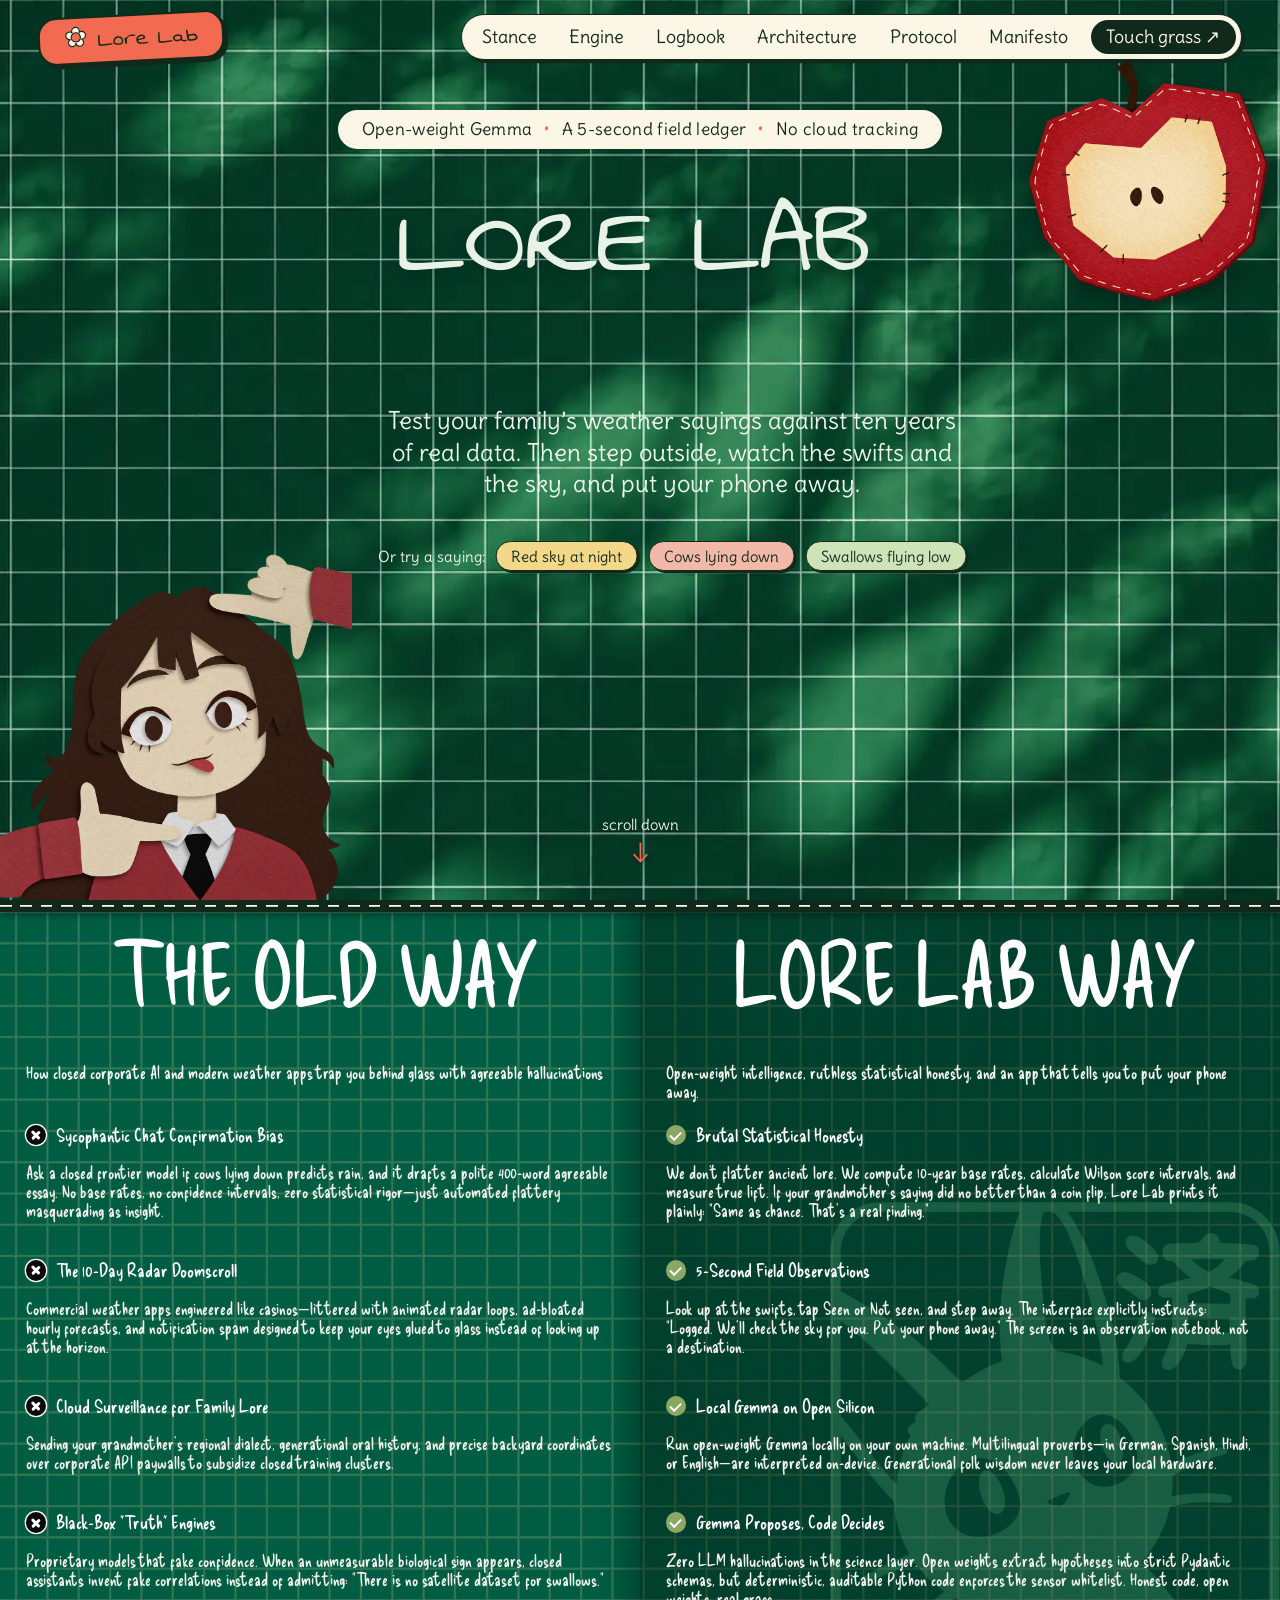
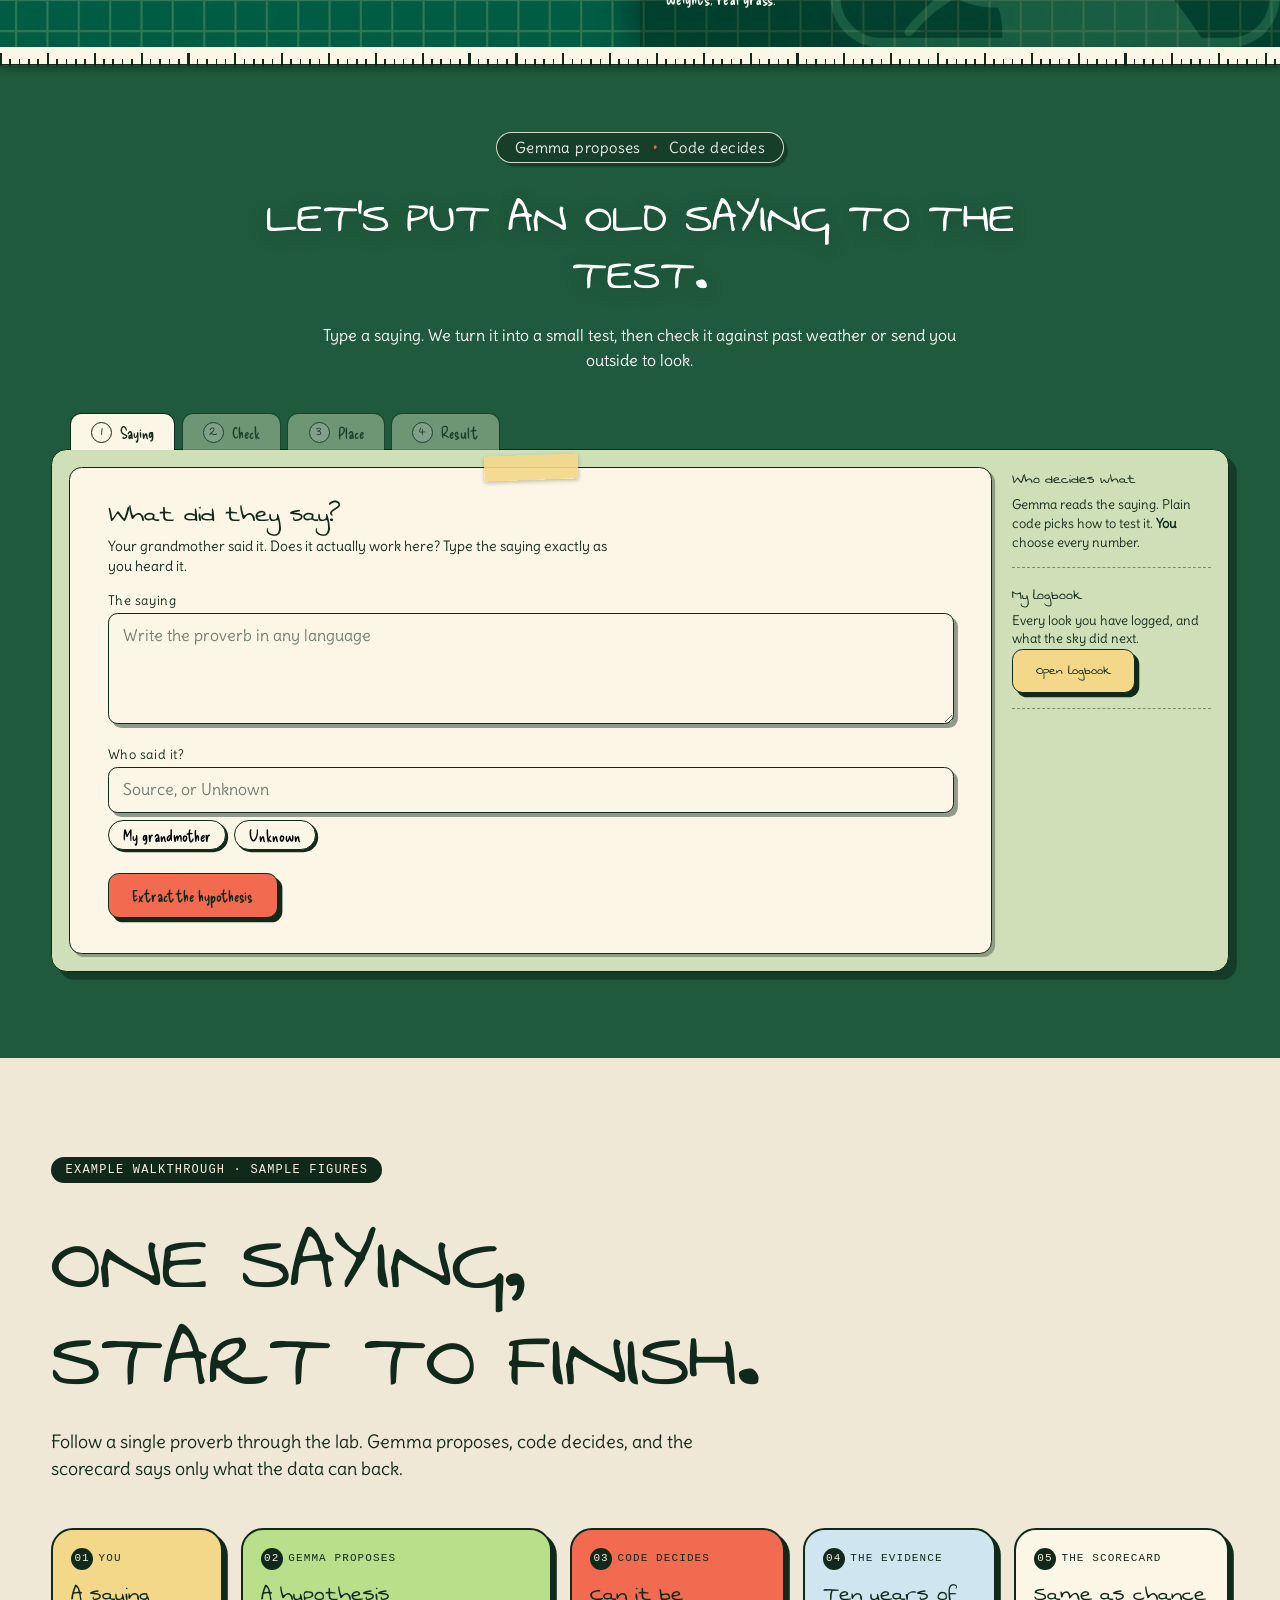
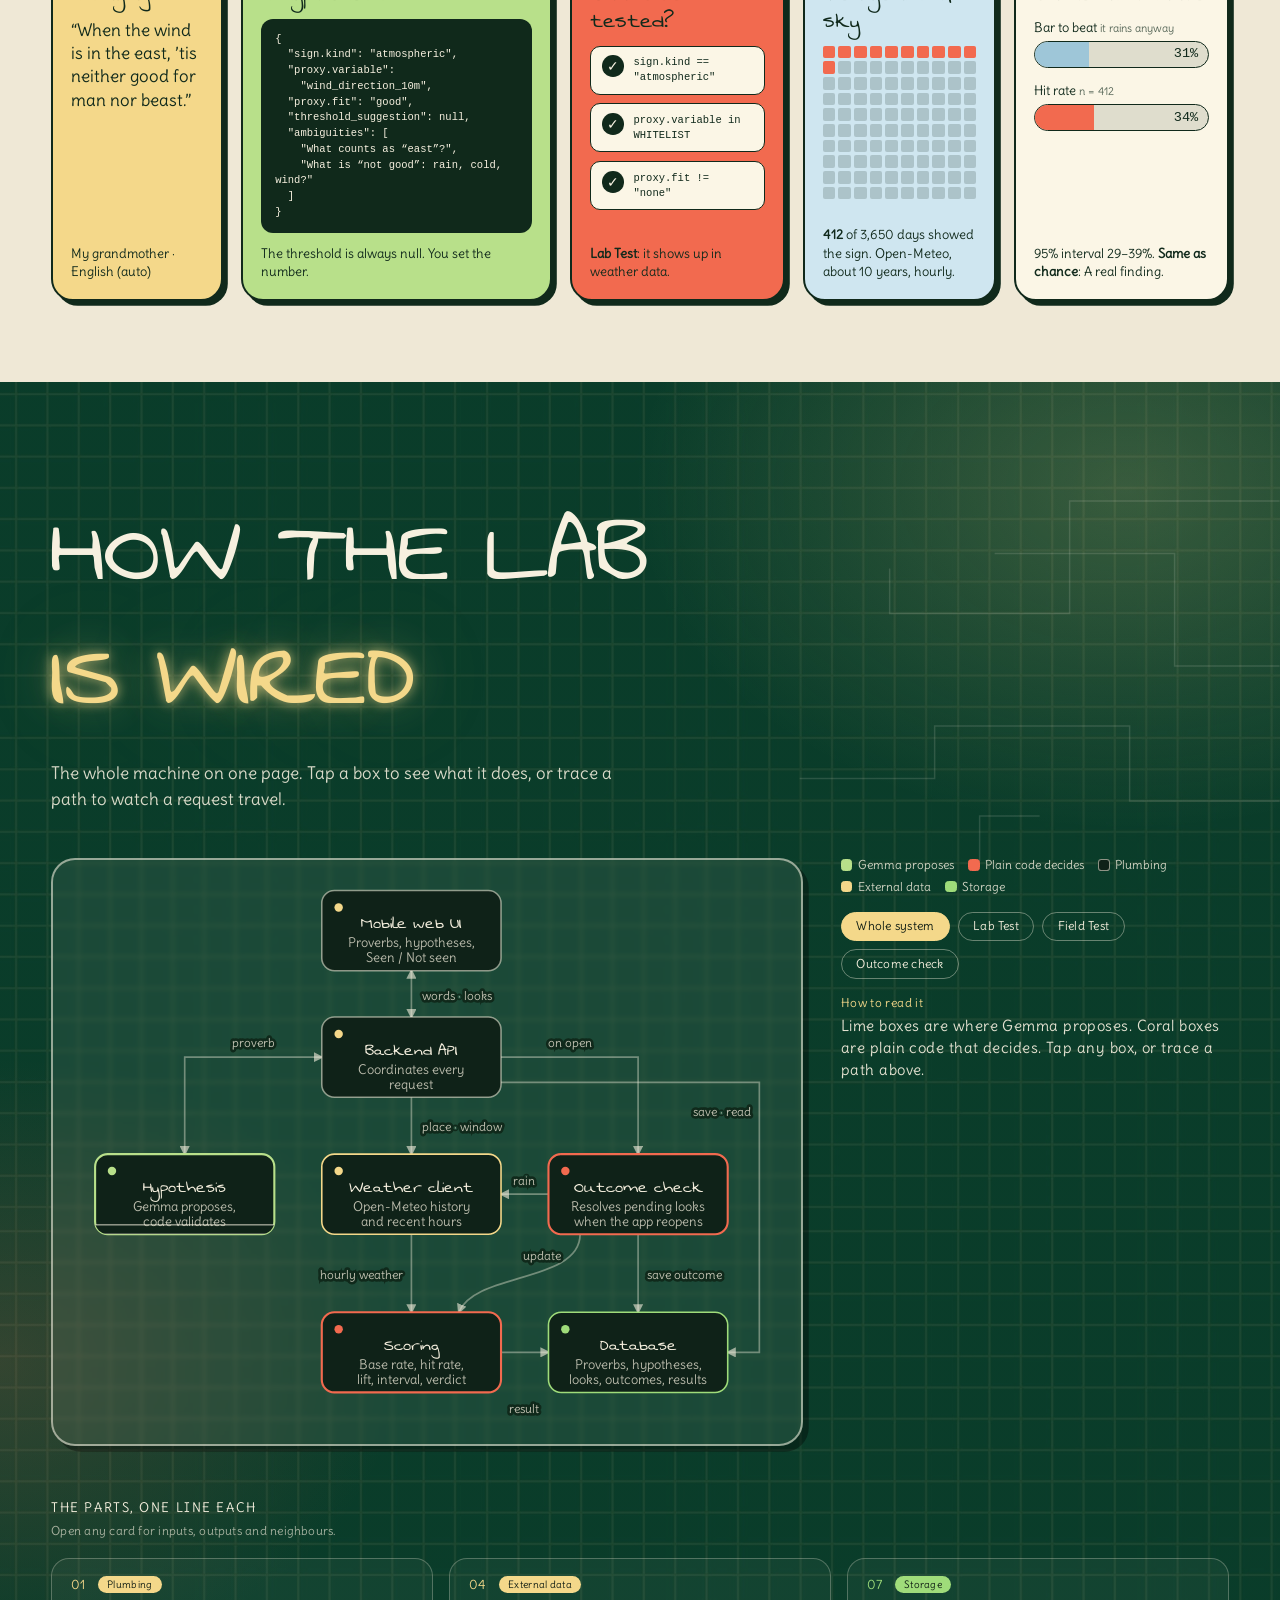
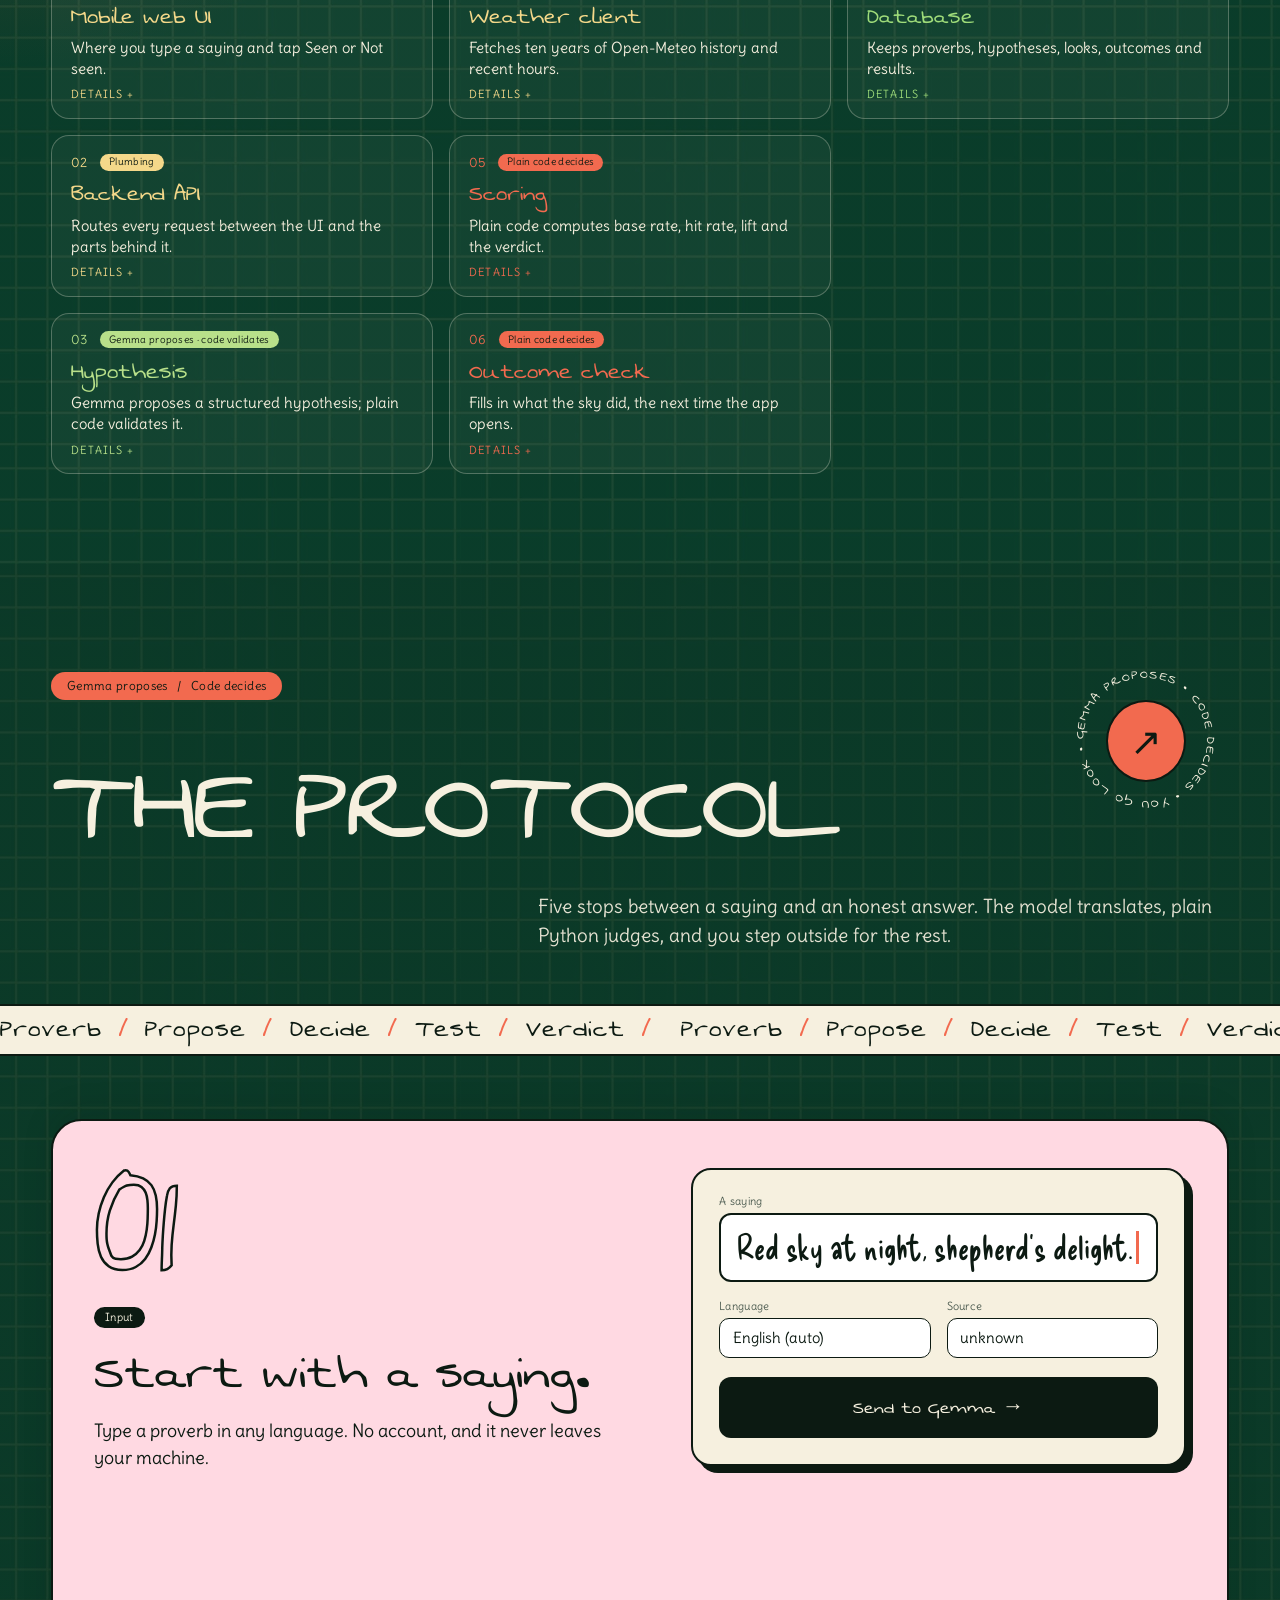
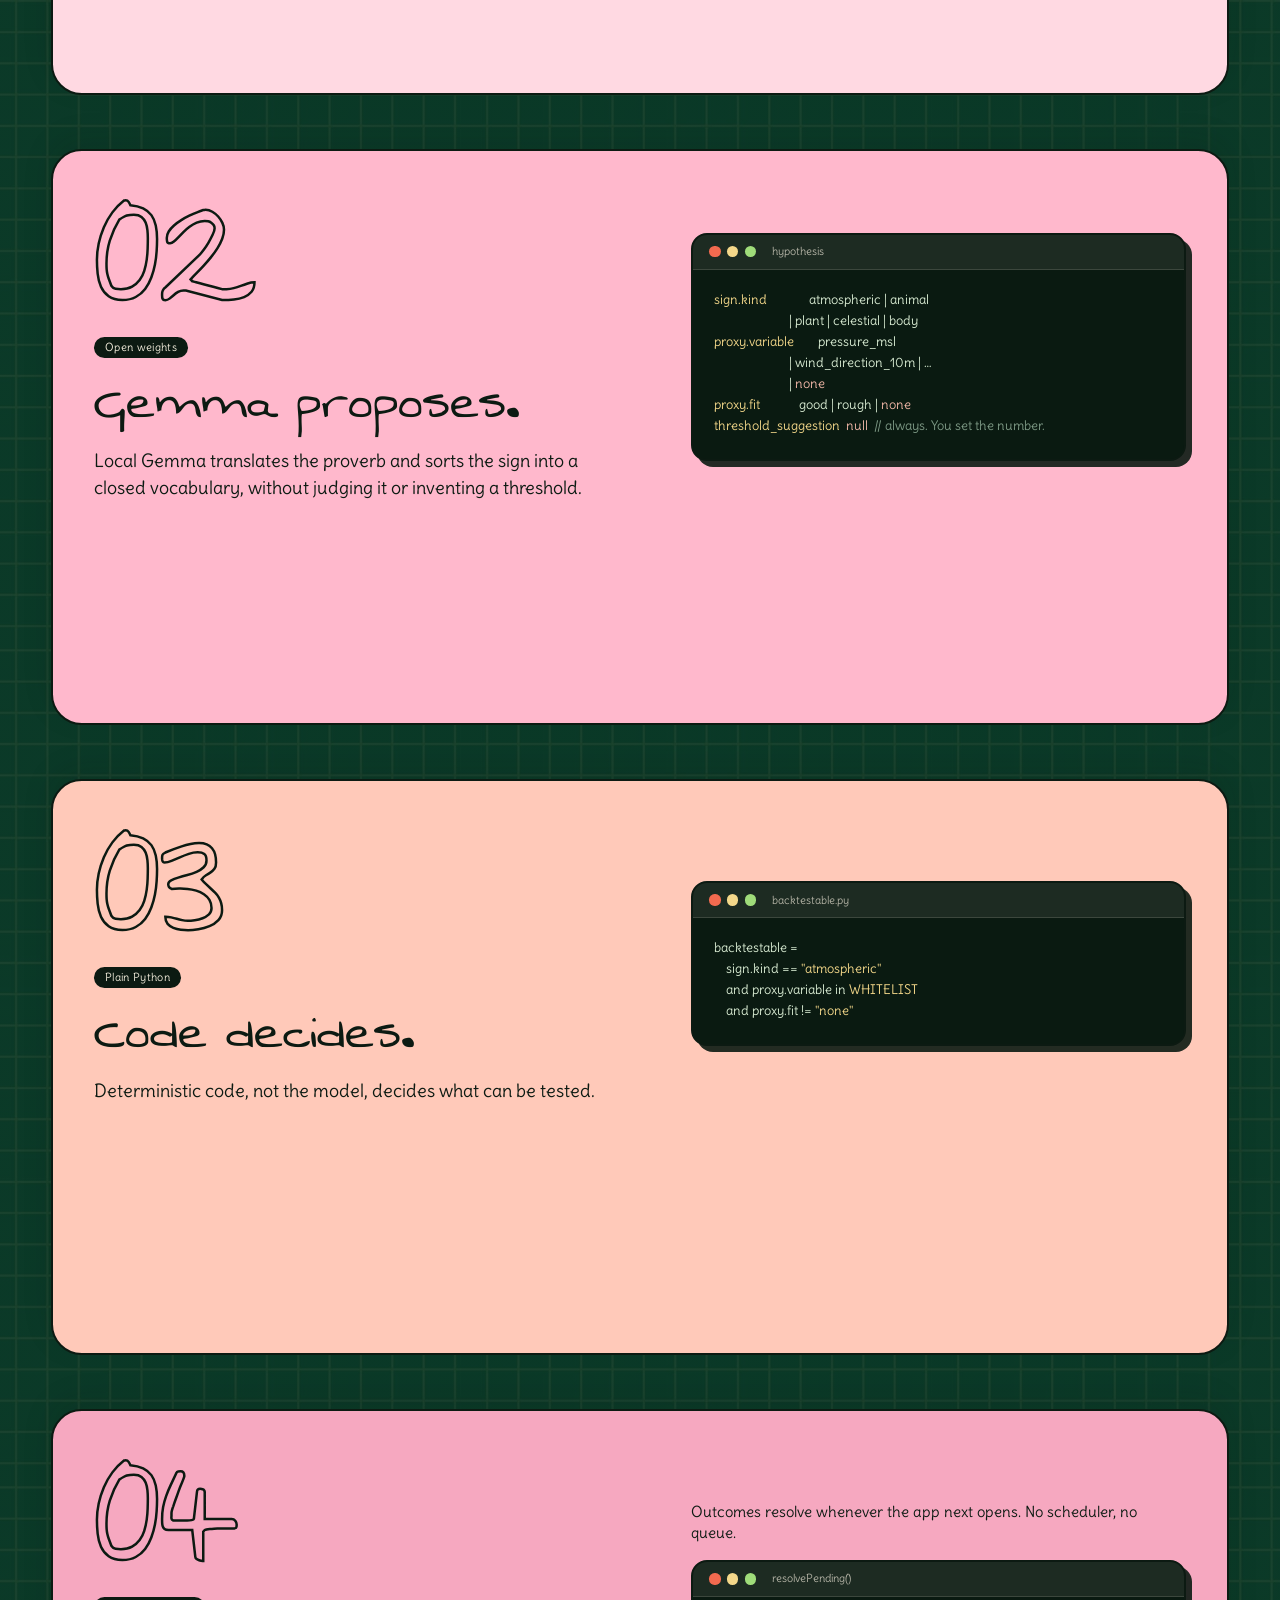
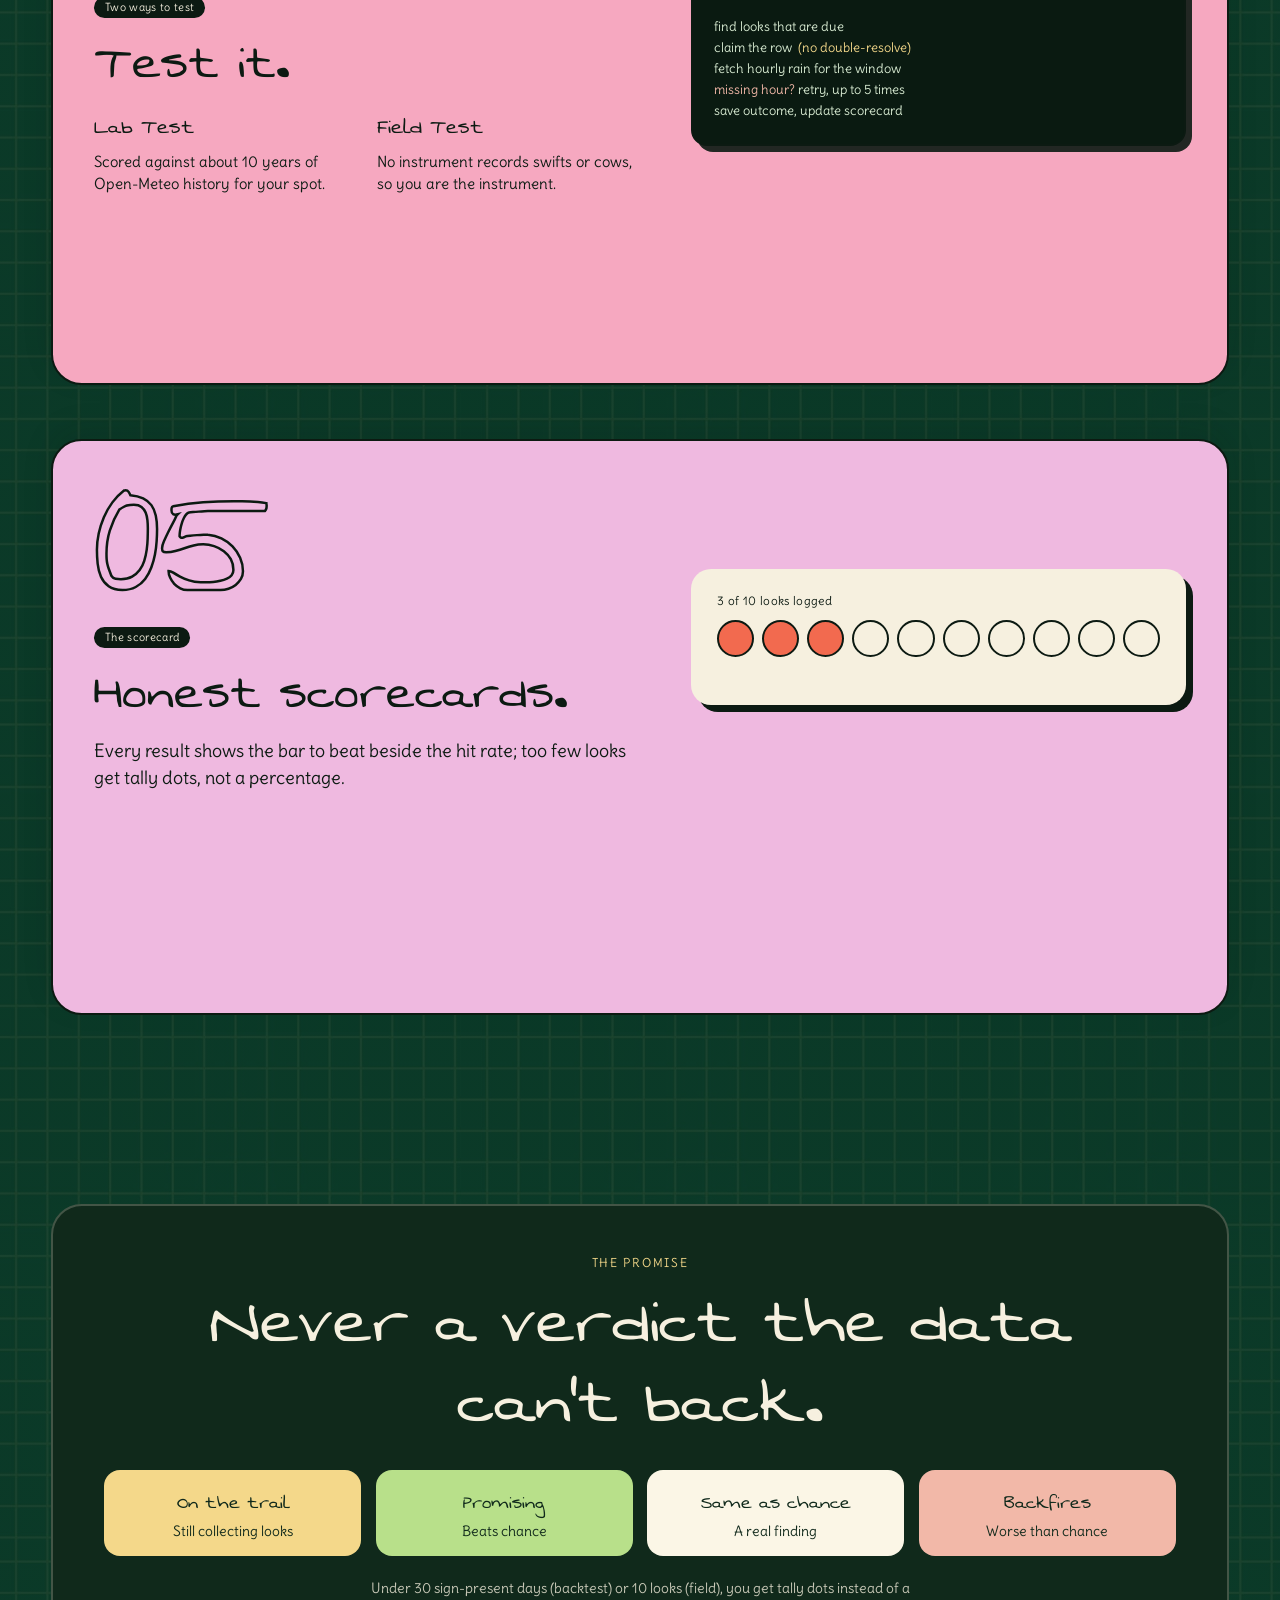
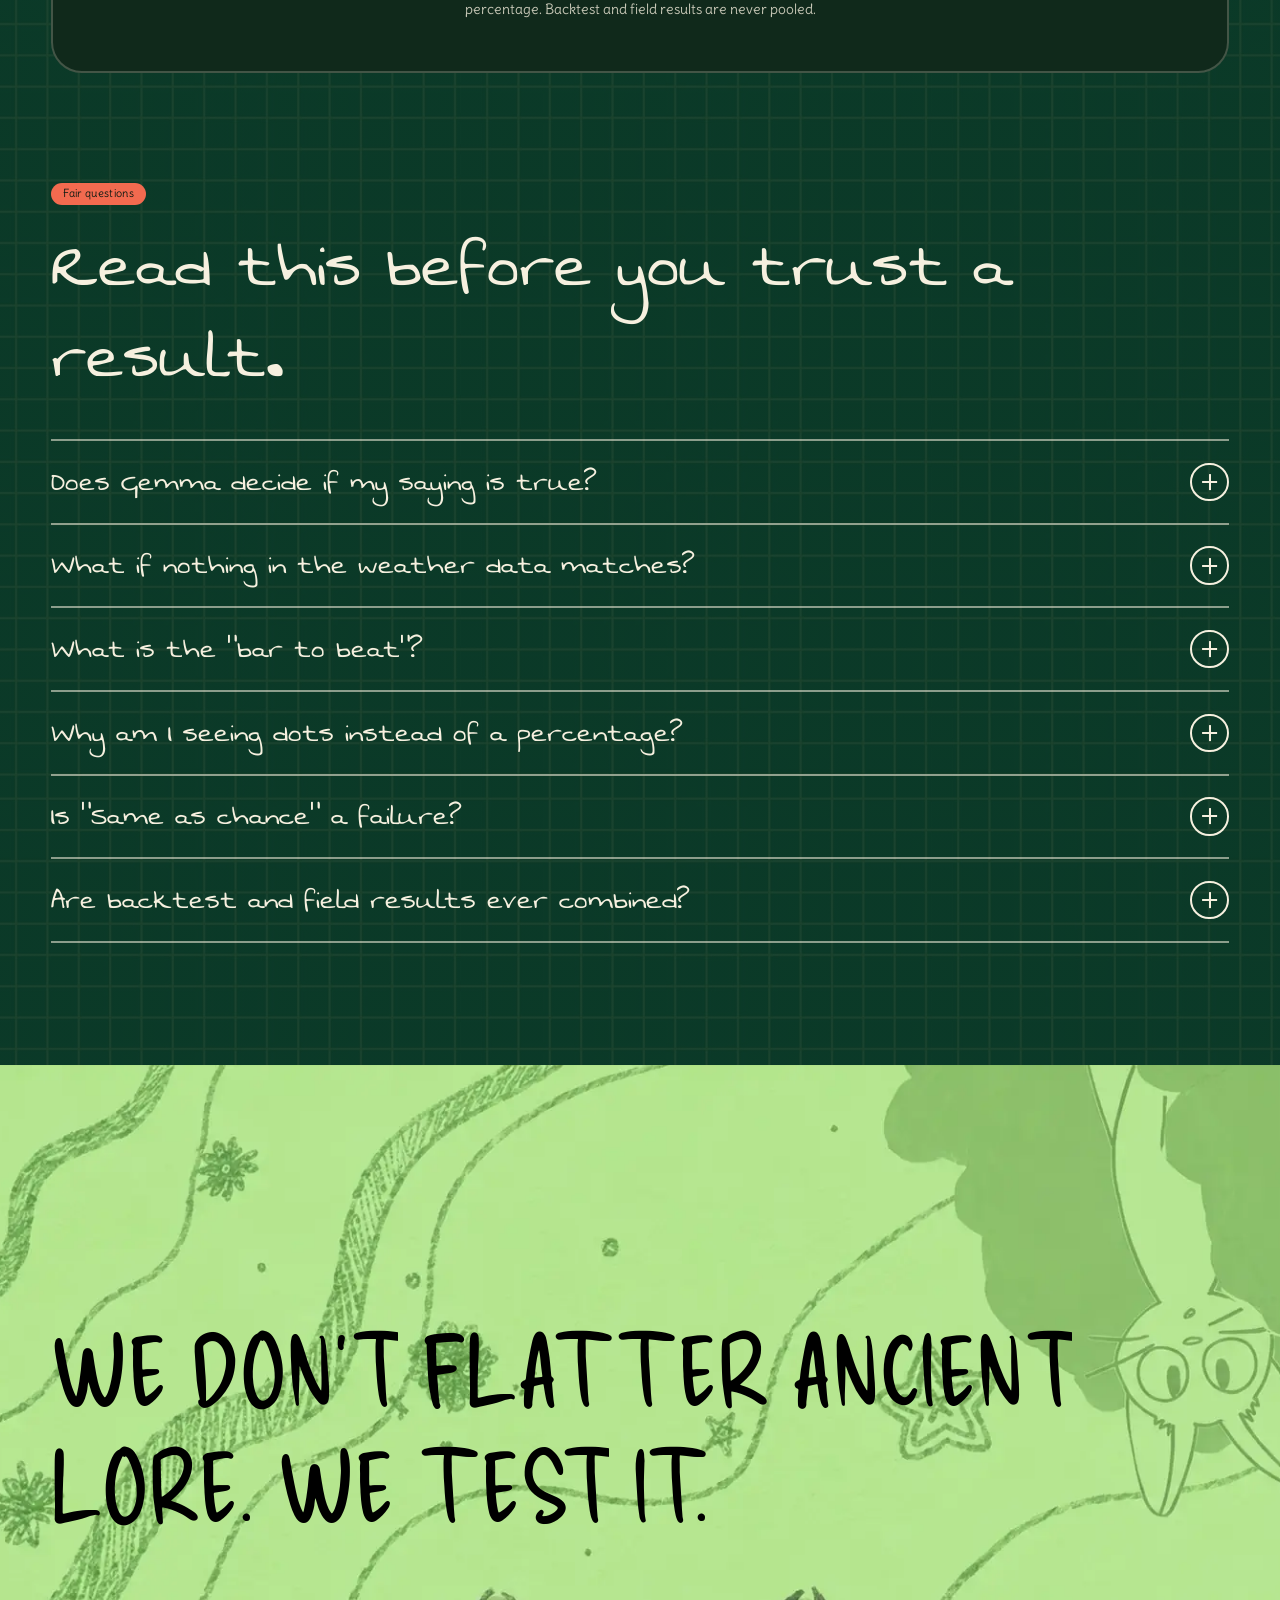
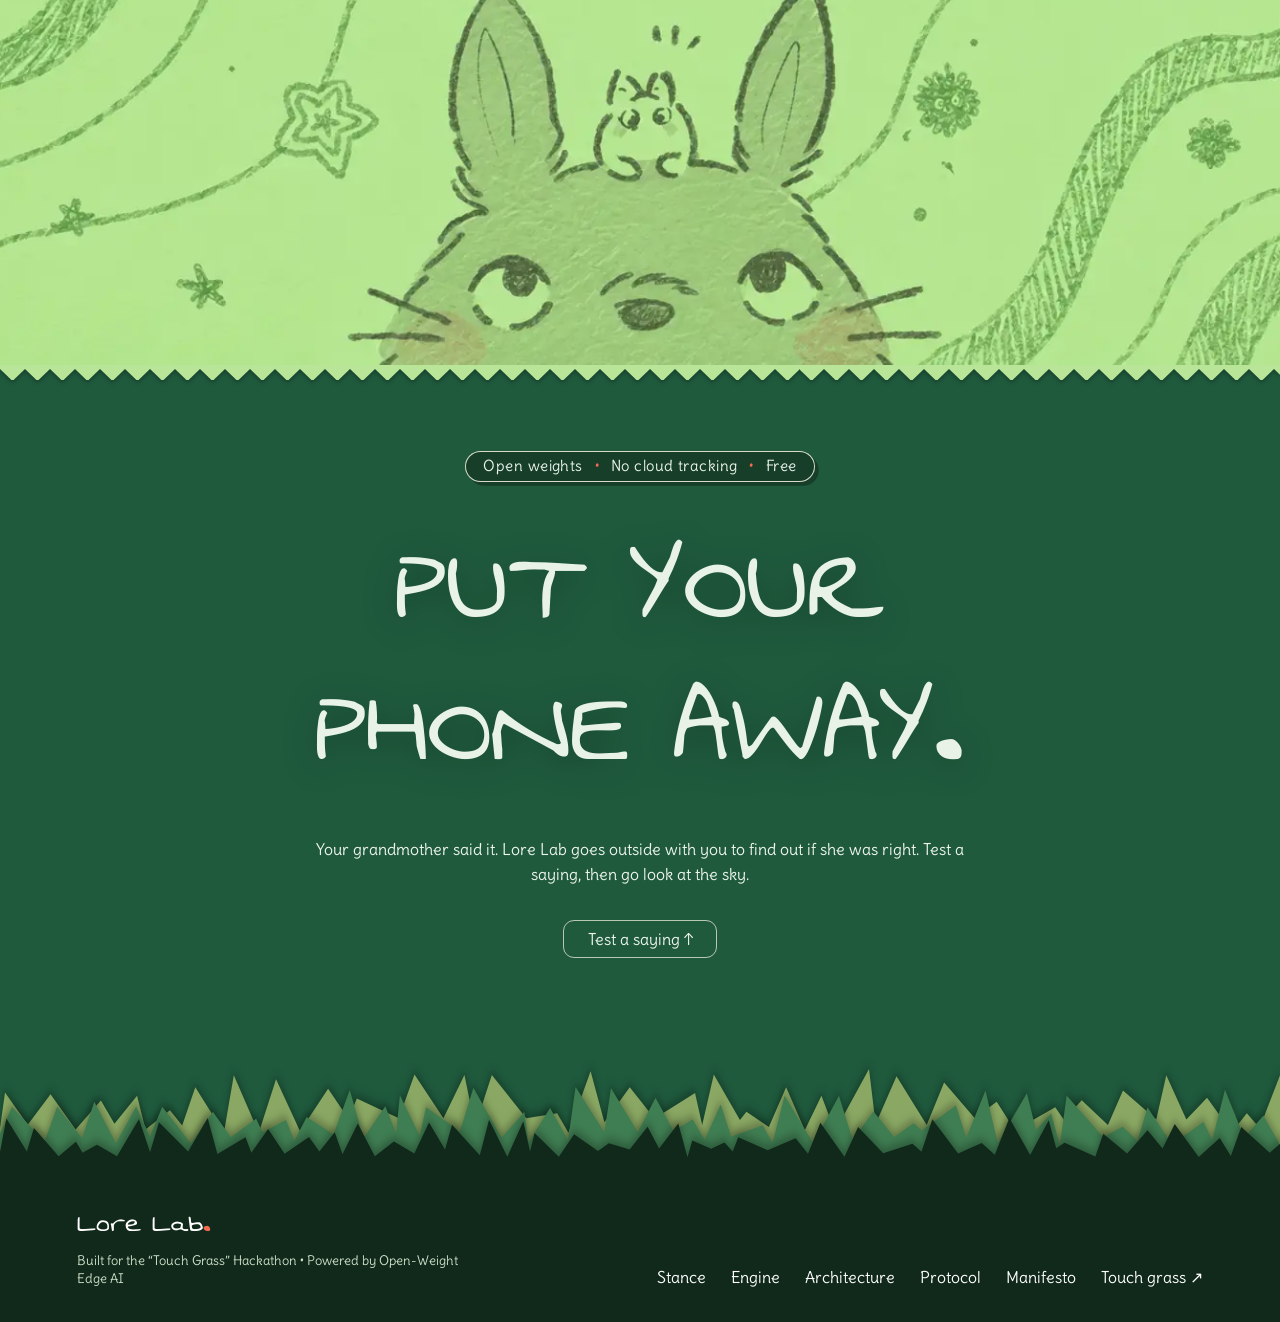
==== commit c523e9e1: "Fix scroll after run, remove broken replay button" ====
--- a/frontend/index.html
+++ b/frontend/index.html
@@ -231,7 +231,6 @@
         <p class="run__lede">Follow a single proverb through the lab. Gemma proposes, code decides, and the scorecard says only what the data can back.</p>
       </header>
       <div class="run__strip" id="run-strip"></div>
-      <button class="run__replay" id="run-replay" type="button">Replay &#8635;</button>
     </div>
   </section>
 
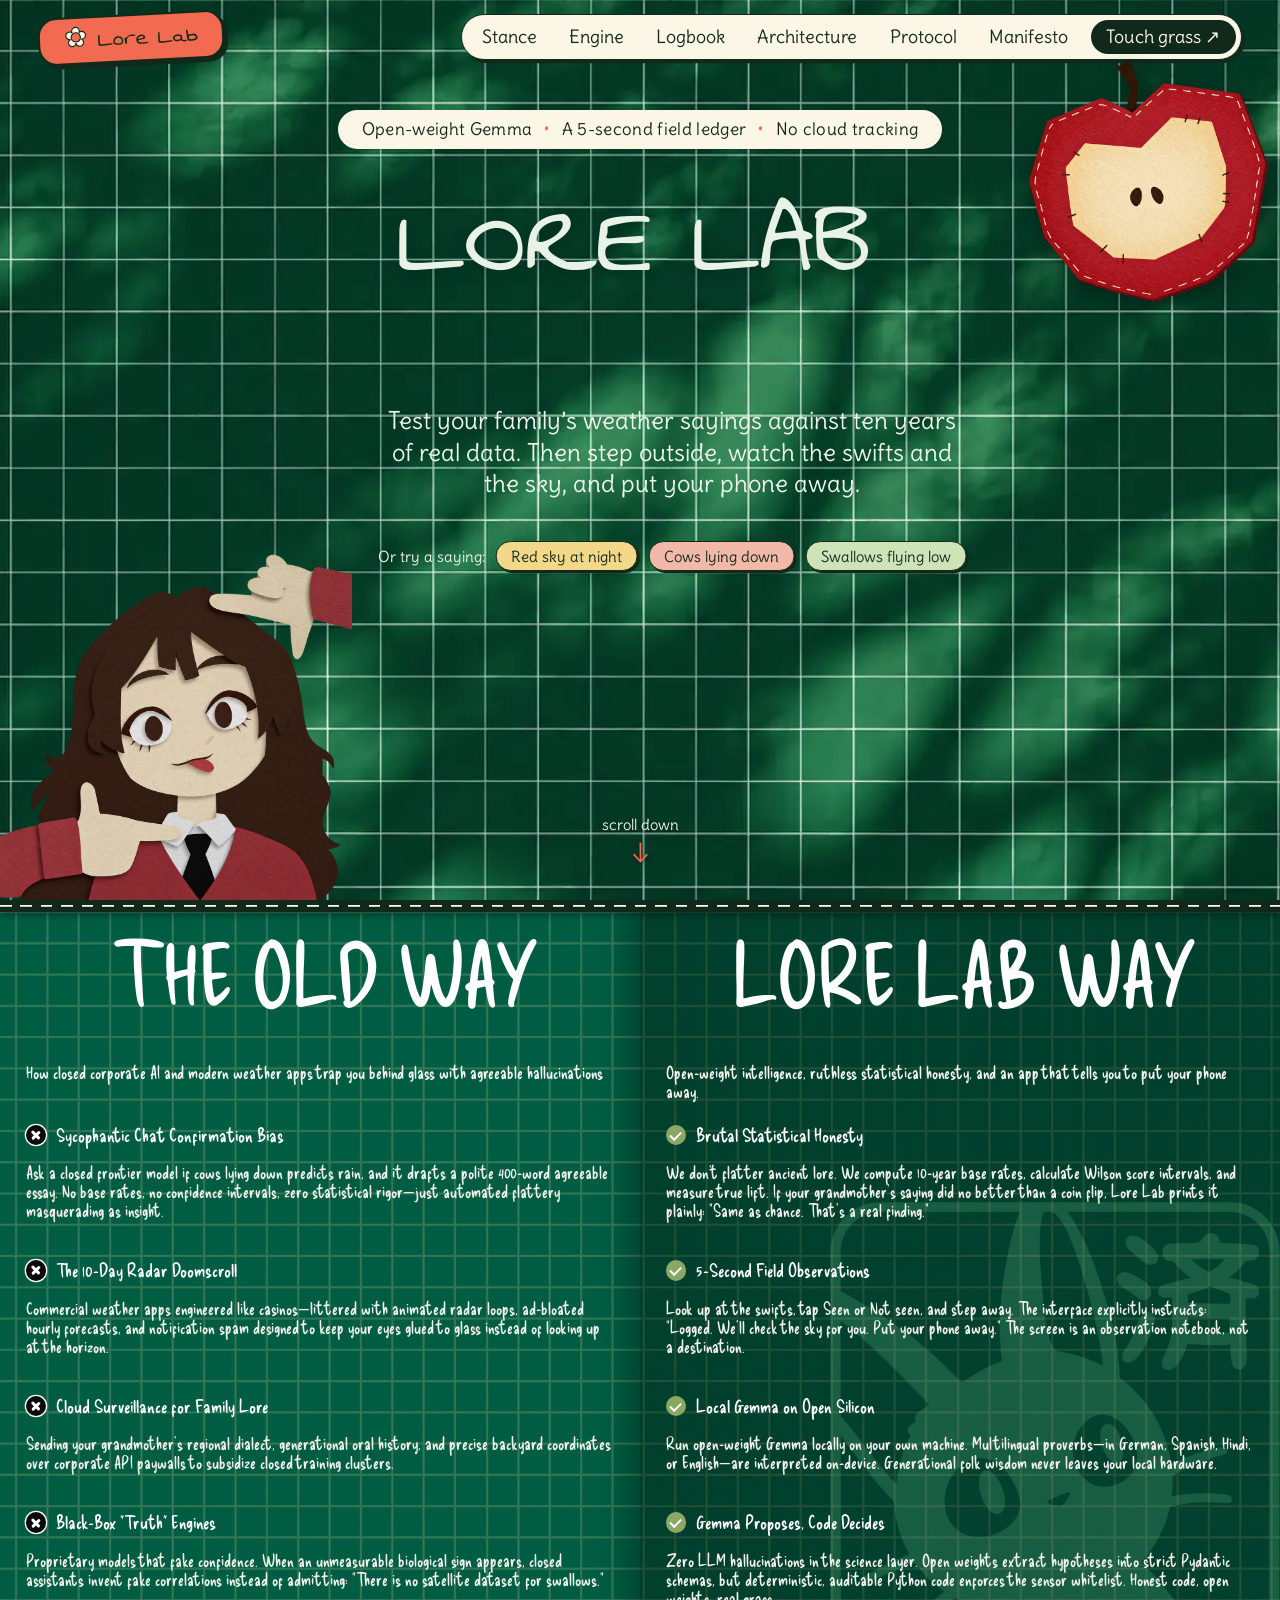
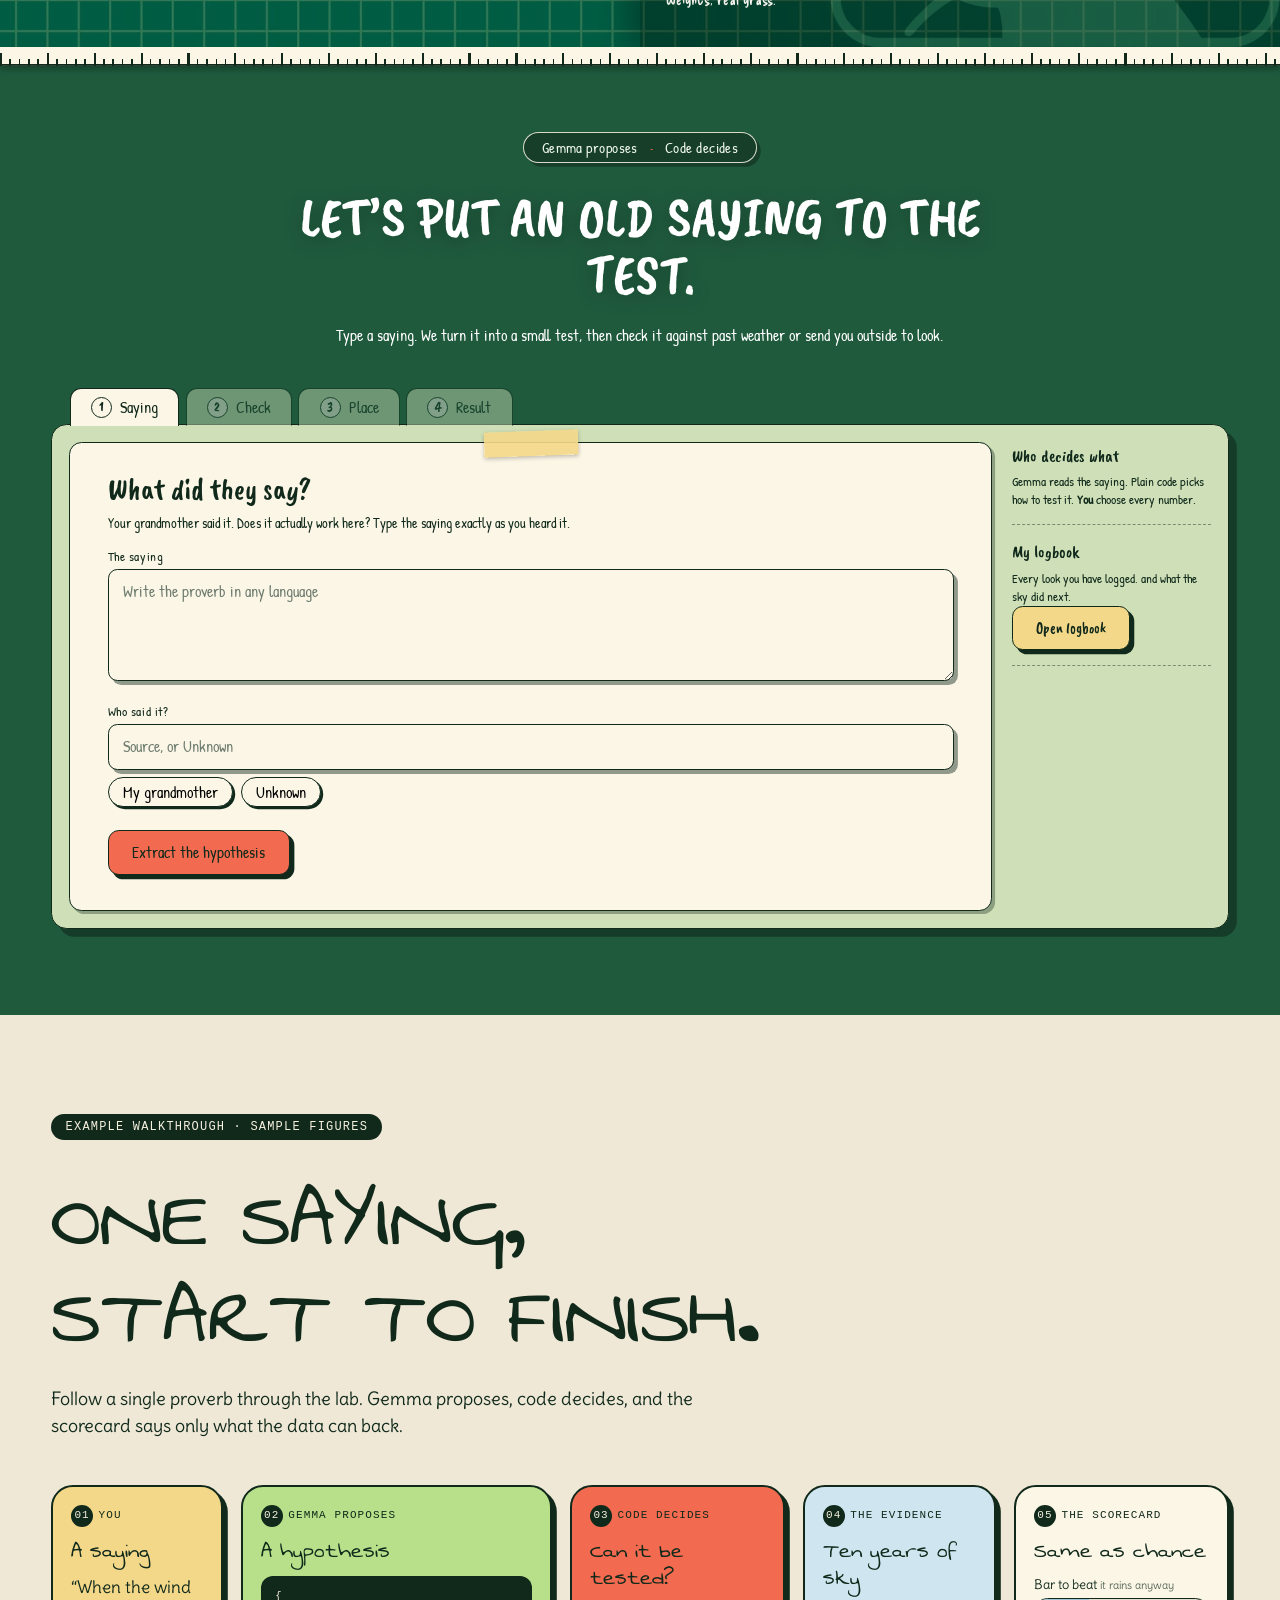
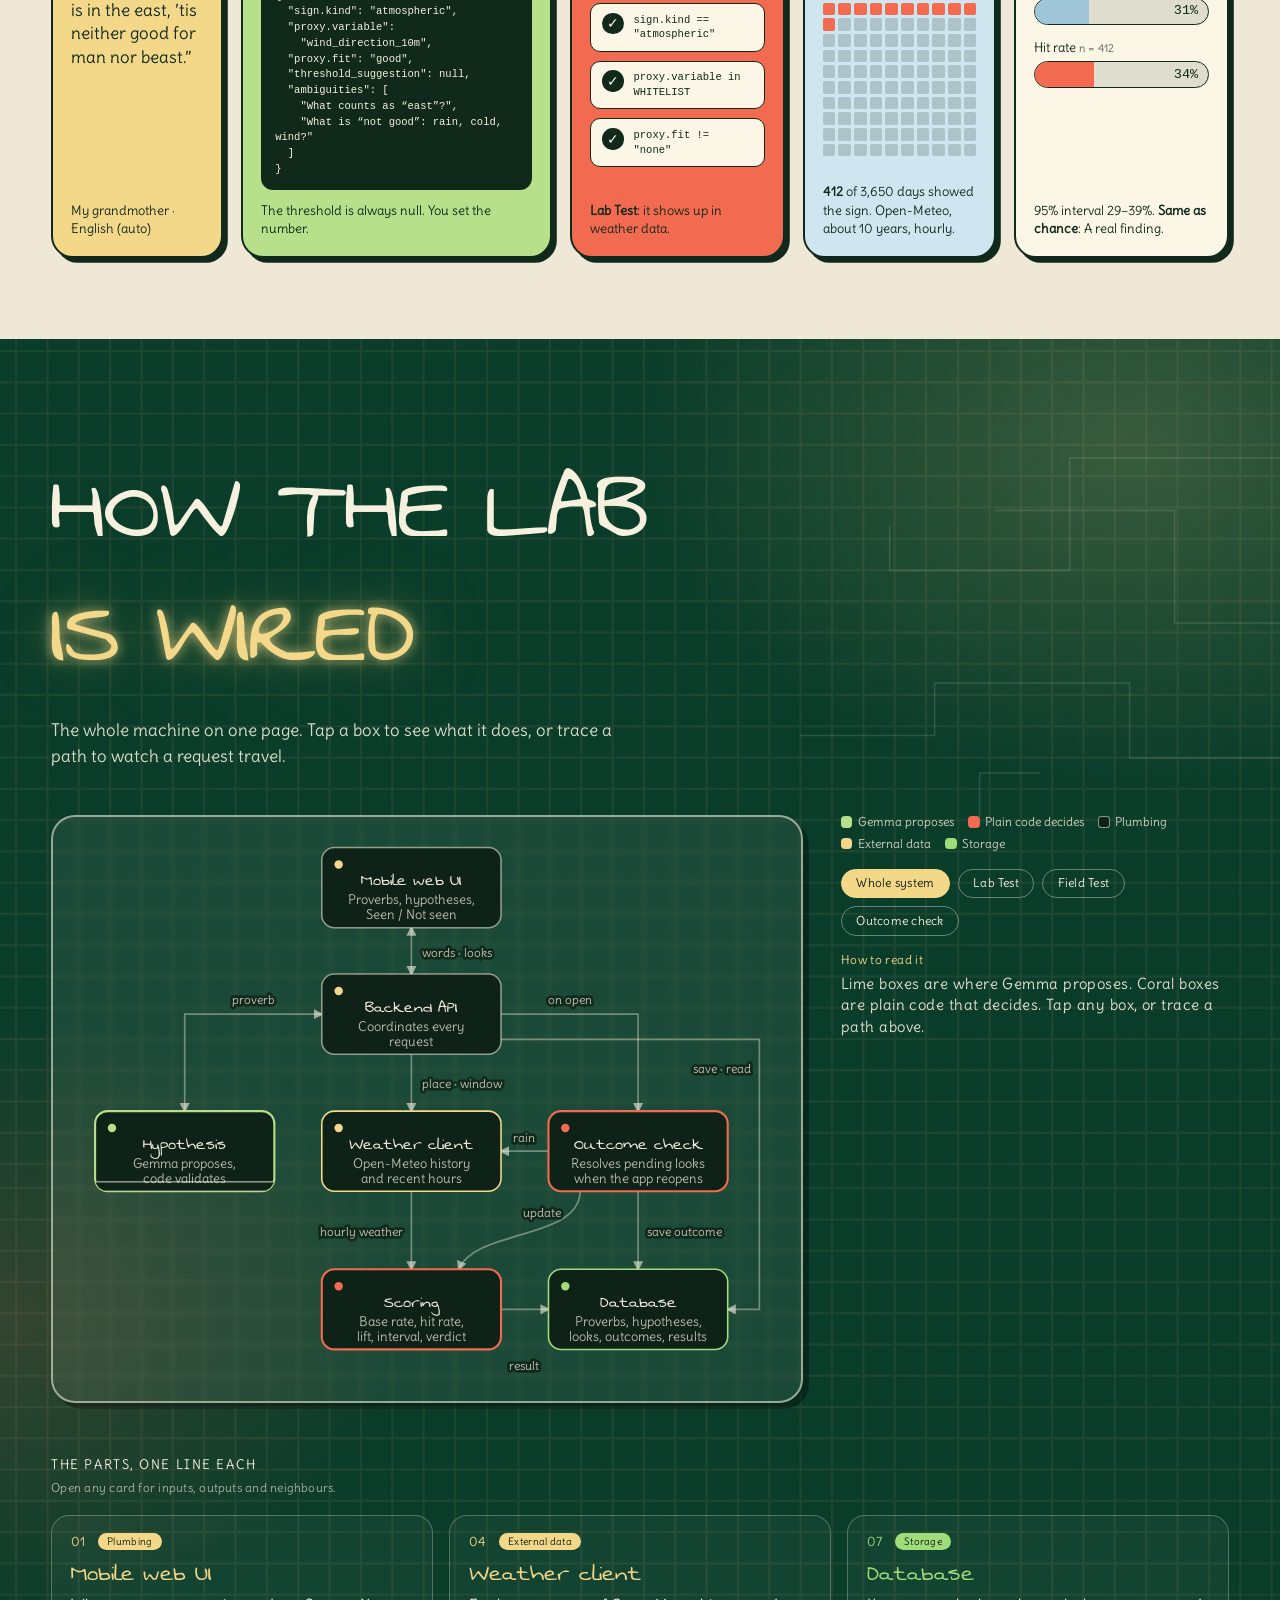
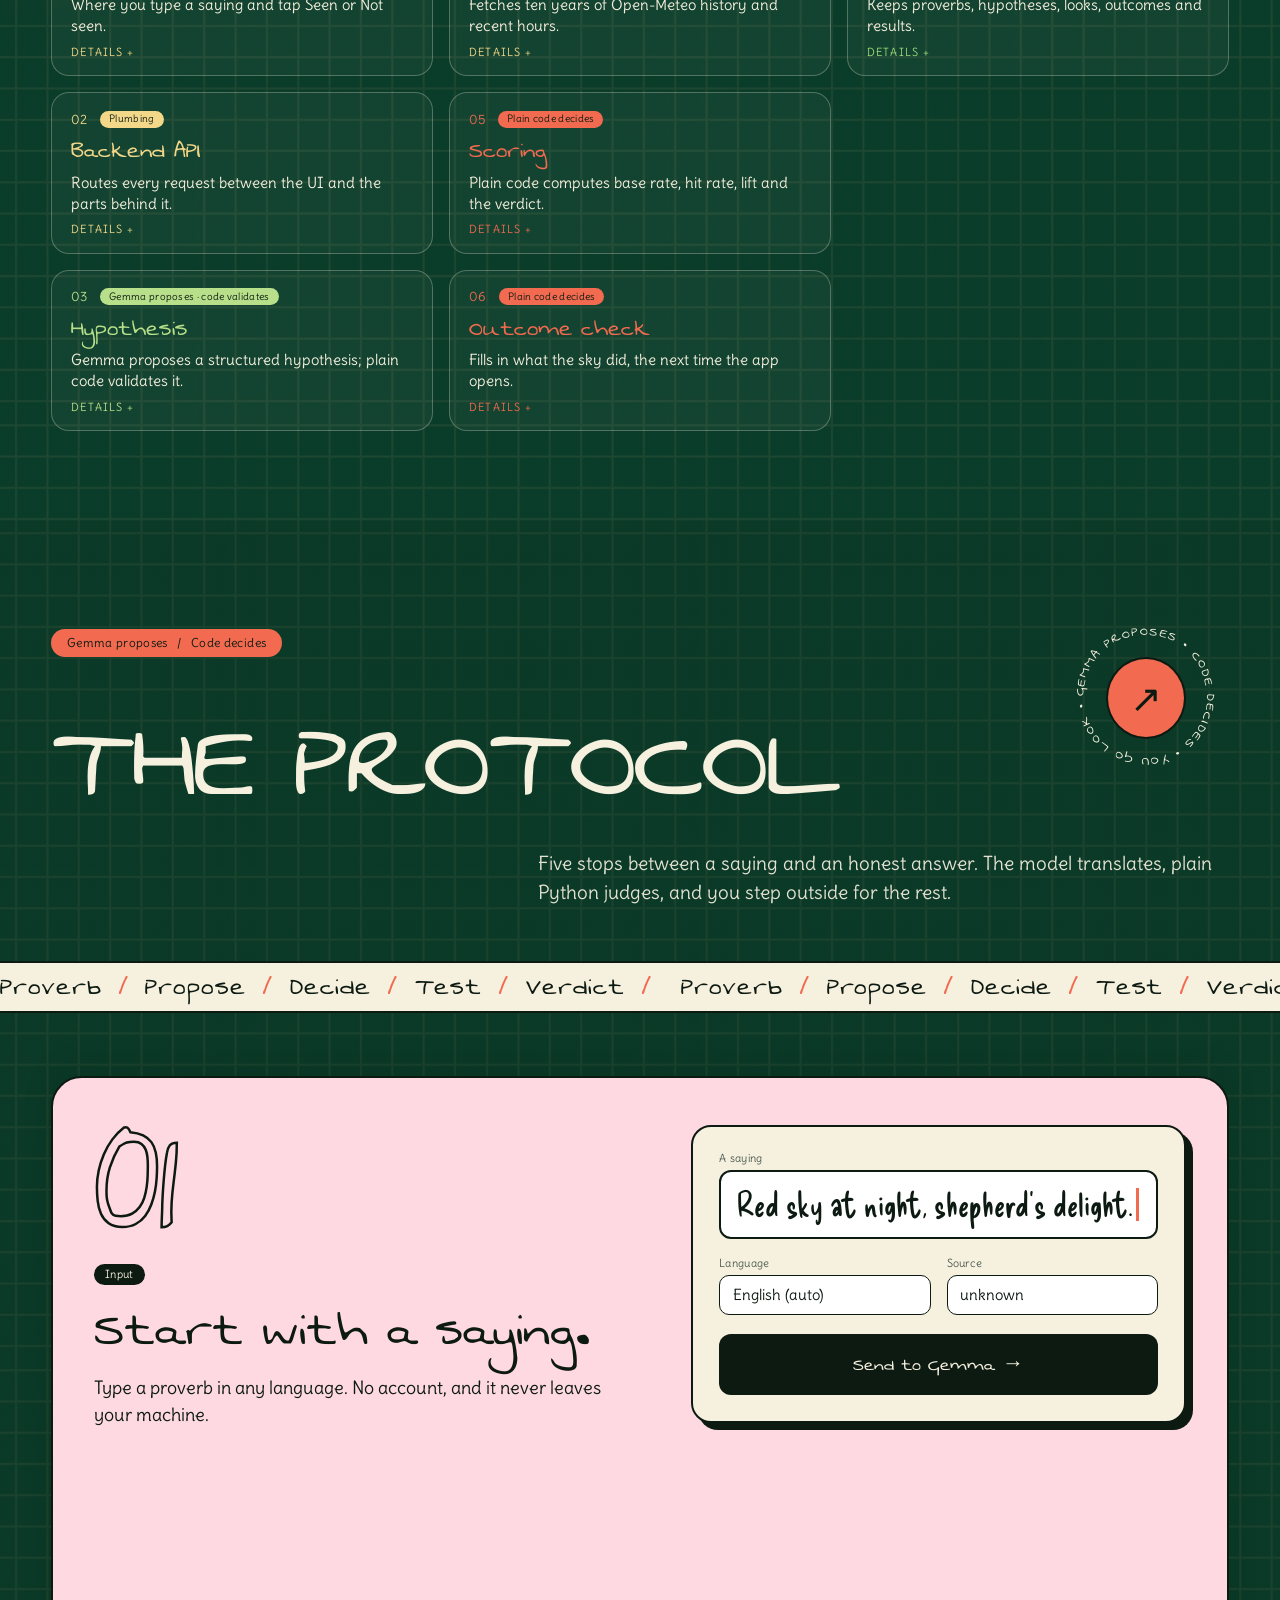
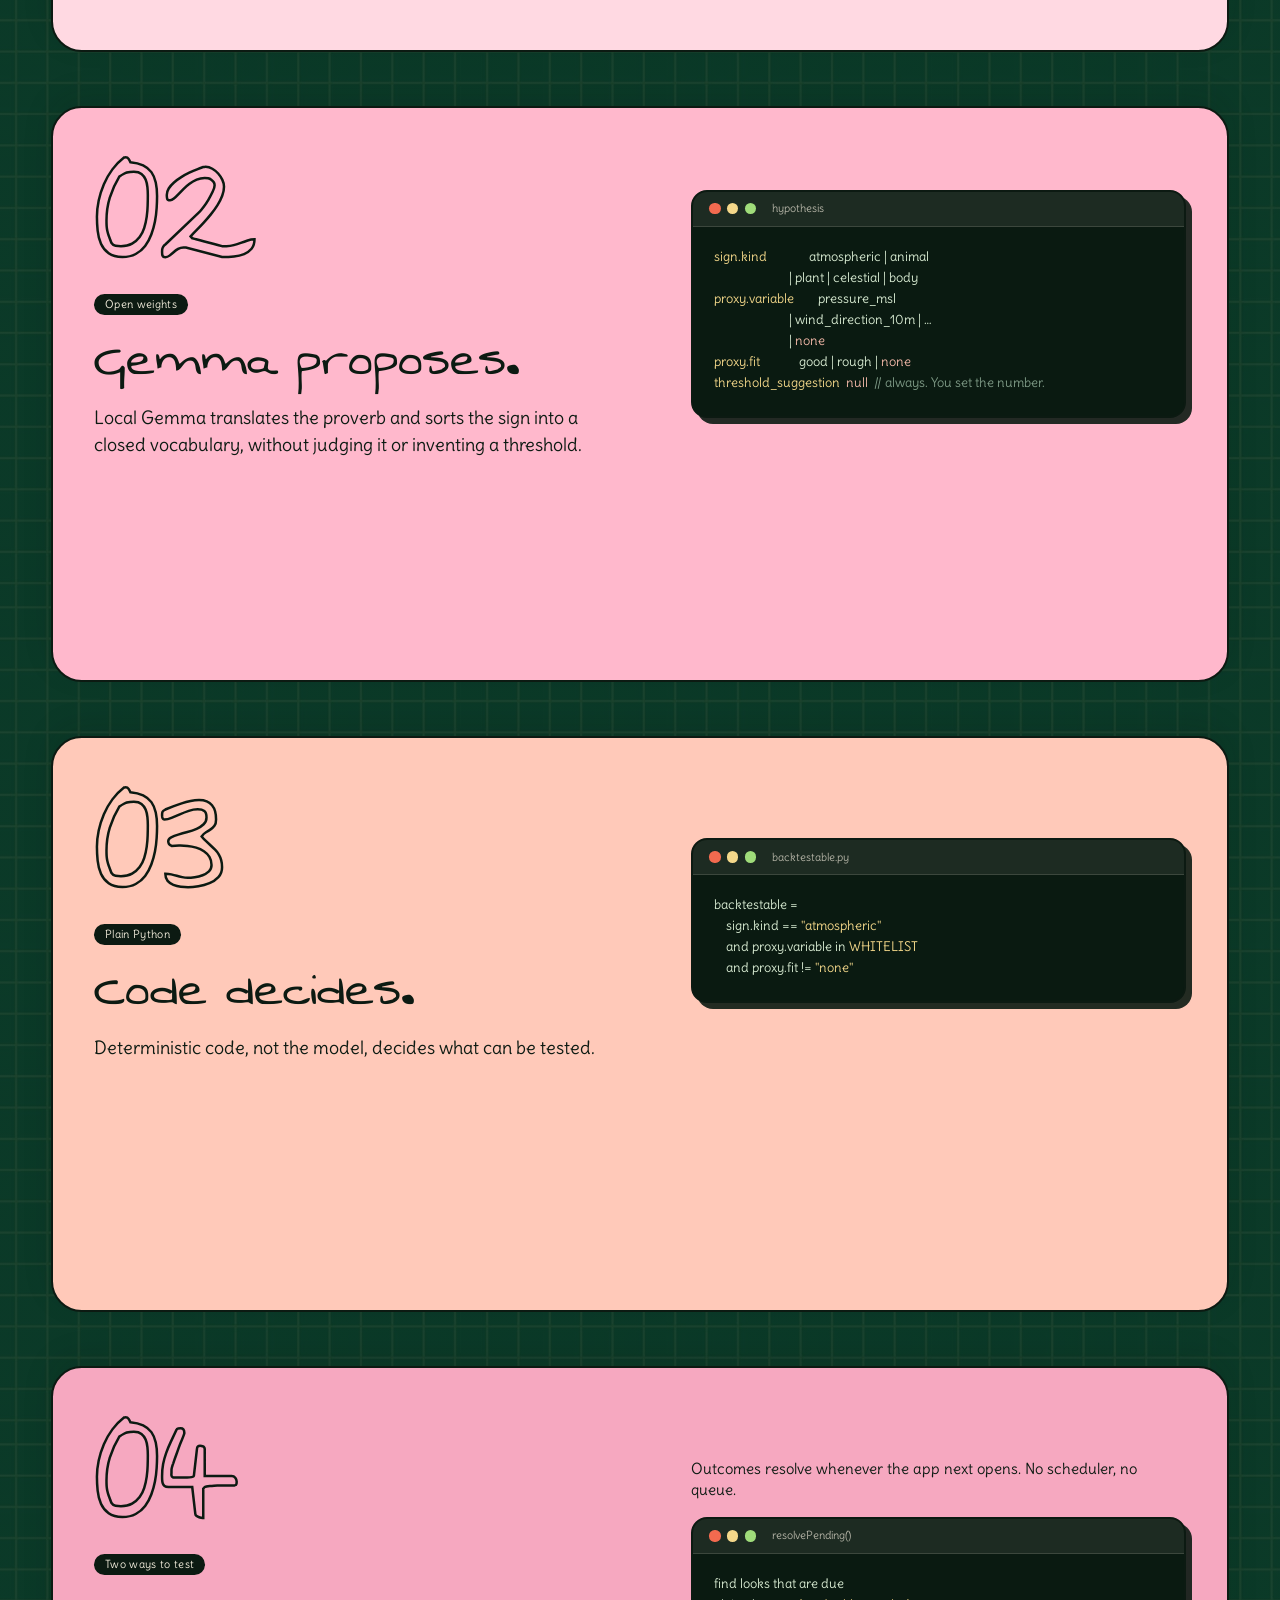
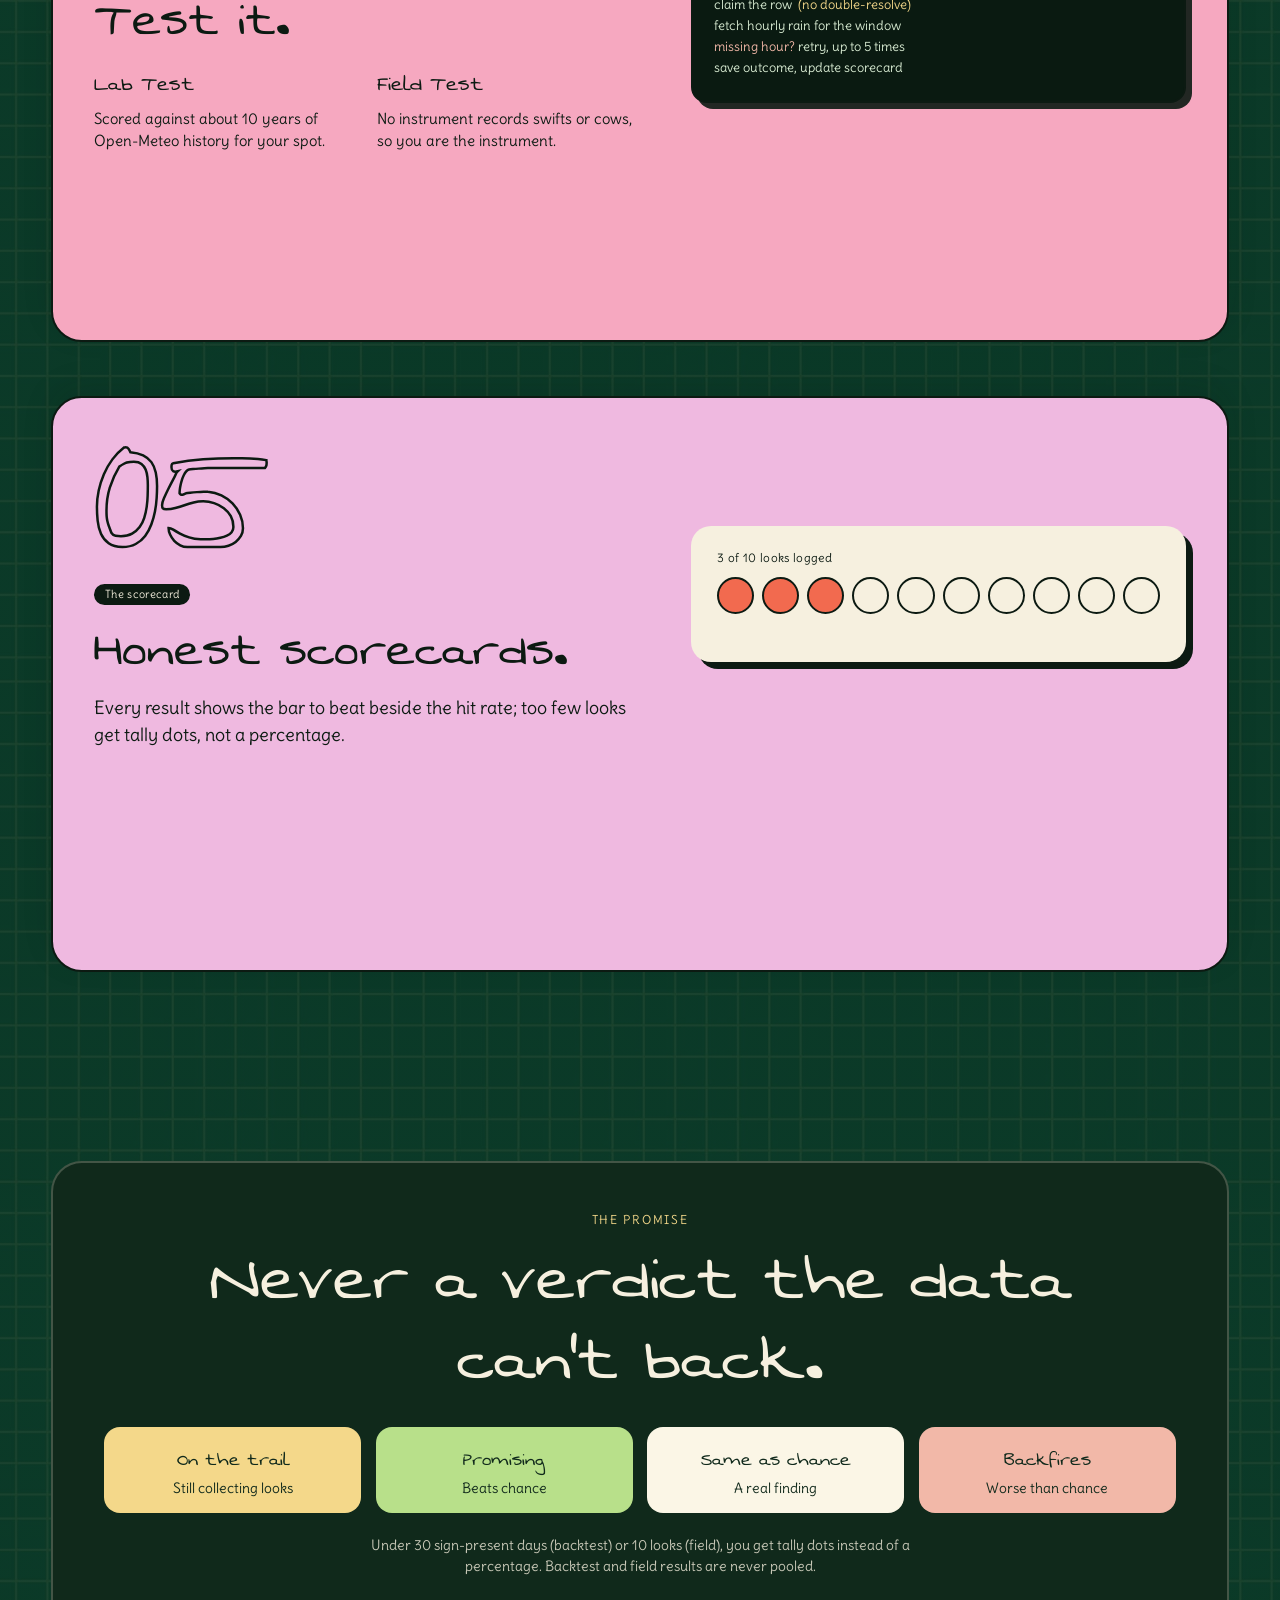
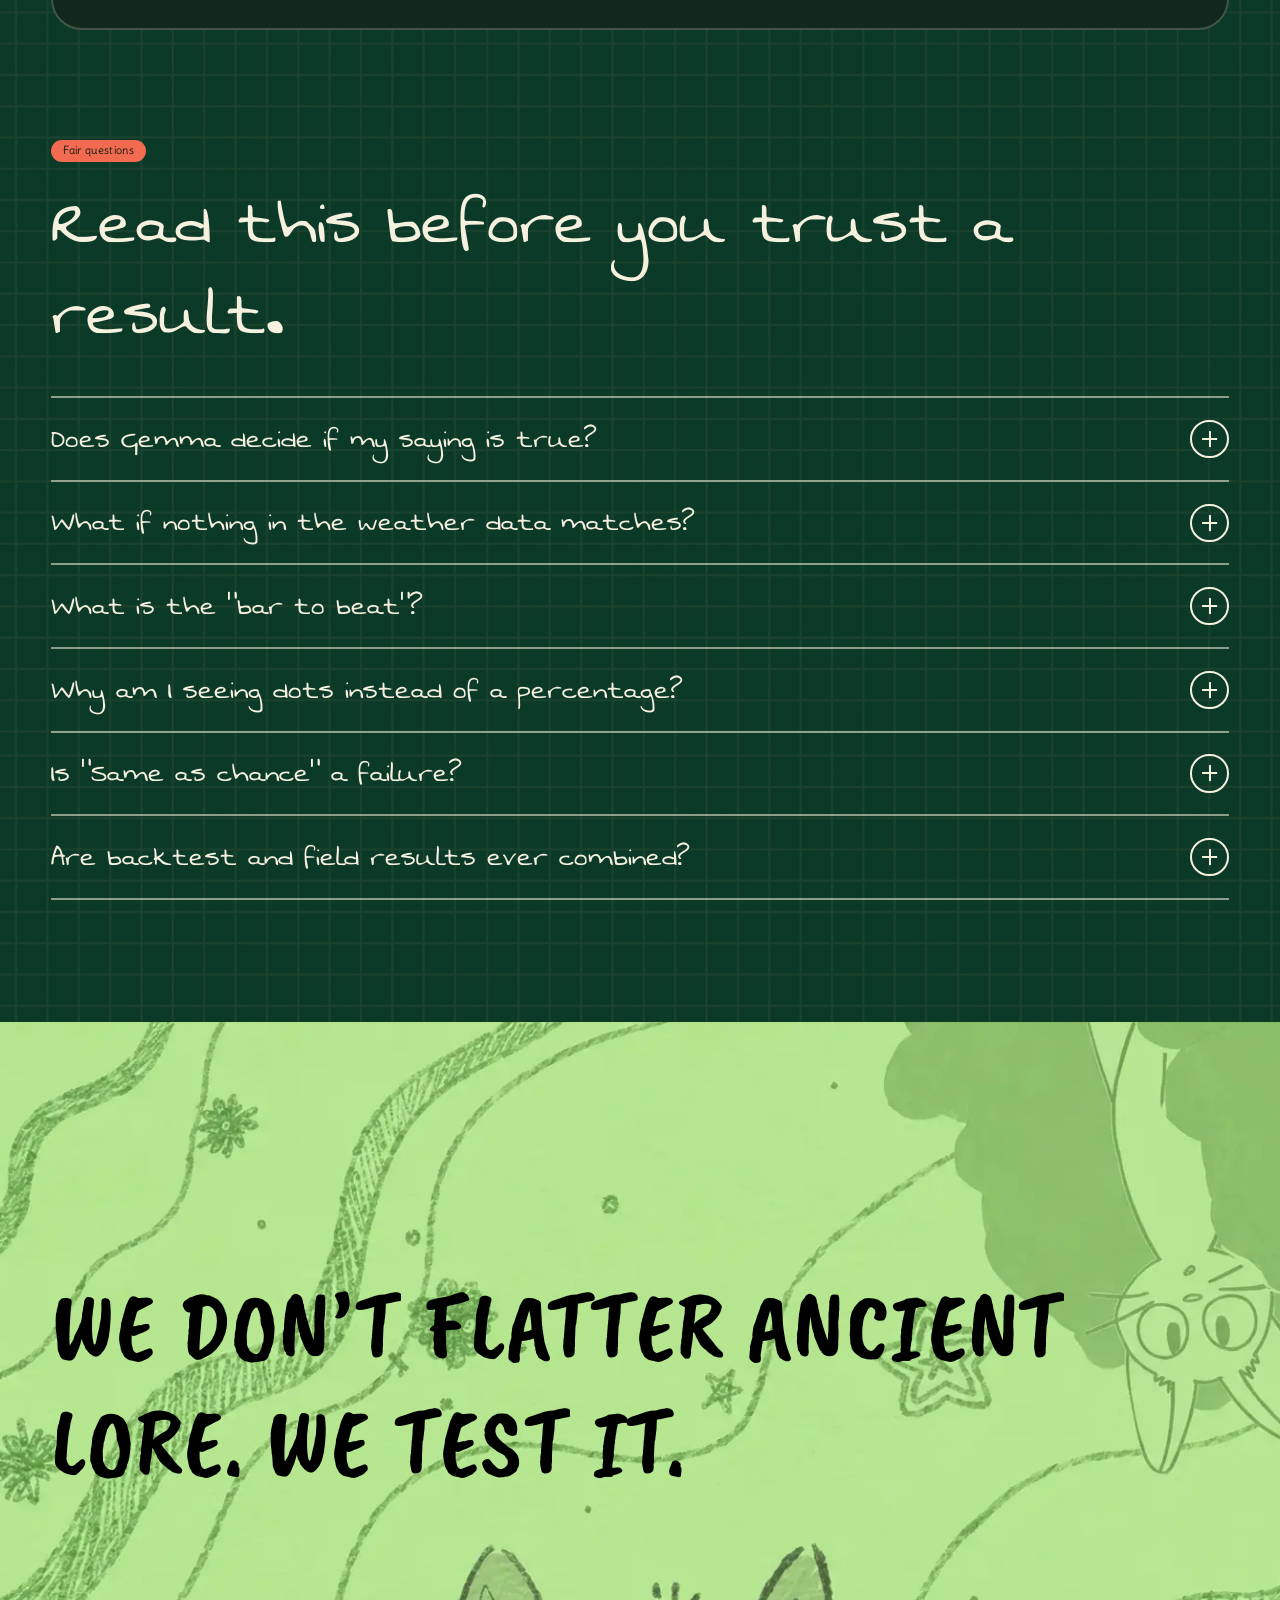
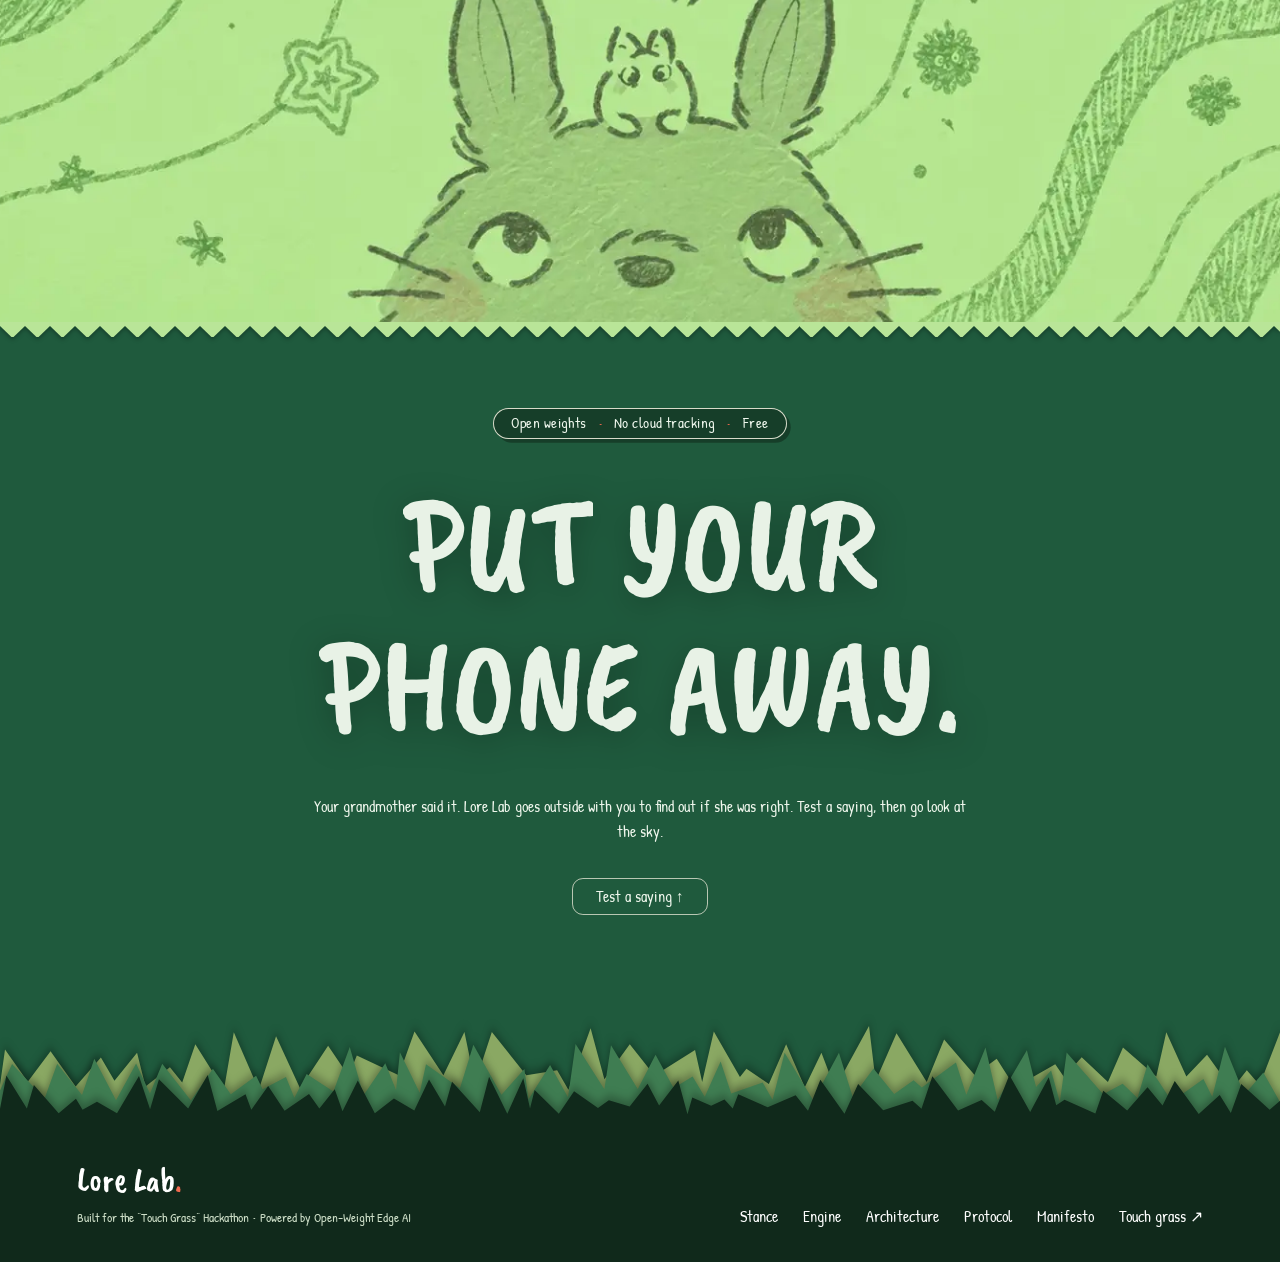
==== commit 71bb8b2e: "Added License" ====
--- a/frontend/index.html
+++ b/frontend/index.html
@@ -5,6 +5,12 @@
   <meta name="viewport" content="width=device-width, initial-scale=1.0">
   <title>Lore Lab</title>
   <meta name="theme-color" content="#1f5a3d">
+  <link rel="manifest" href="manifest.webmanifest">
+  <link rel="apple-touch-icon" href="assets/icons/apple-touch-icon.png">
+  <meta name="mobile-web-app-capable" content="yes">
+  <meta name="apple-mobile-web-app-capable" content="yes">
+  <meta name="apple-mobile-web-app-title" content="Lore Lab">
+  <meta name="apple-mobile-web-app-status-bar-style" content="default">
   <link rel="icon" href="data:image/svg+xml,<svg xmlns='http://www.w3.org/2000/svg' viewBox='0 0 100 100'><text y='.9em' font-size='90'>🌼</text></svg>">
   <meta property="og:type" content="website">
   <meta property="og:title" content="Lore Lab">
@@ -13,6 +19,8 @@
   <meta name="description" content="Lore Lab tests family weather sayings as honest experiments with open-weight Gemma.">
   <link rel="preconnect" href="https://fonts.googleapis.com">
   <link rel="preconnect" href="https://fonts.gstatic.com" crossorigin>
+  <link href="https://fonts.googleapis.com/css2?family=Caveat+Brush&family=Patrick+Hand&display=swap" rel="stylesheet">
+  <!-- TEMPORARY: style.css and sections.css still name the old fonts. Delete this line after running swap-fonts.sh on them. -->
   <link href="https://fonts.googleapis.com/css2?family=Delicious+Handrawn&family=Delius&family=Swanky+and+Moo+Moo&display=swap" rel="stylesheet">
   <link rel="preload" as="image" href="assets/granny-body.webp" fetchpriority="high">
   <link rel="preload" as="image" href="assets/granny-broom.webp" fetchpriority="high">
--- a/frontend/lore.css
+++ b/frontend/lore.css
@@ -1,3 +1,10 @@
+/* ---- fonts: change the look of the whole site here ----
+   Display = chunky brush handwriting for titles, Body = friendly readable handwriting.
+   (index.html and notebook.html load both from Google Fonts.) */
+:root{
+  --font-display:"Caveat Brush","Patrick Hand","Chalkboard SE","Comic Sans MS",cursive;
+  --font-body:"Patrick Hand","Chalkboard SE","Comic Sans MS",cursive;
+}
 /* =========================================================
    Lore Lab · Experiment Engine, Architecture, Field Report
    Everything is namespaced .lore / .lore-*  (style.css is untouched).
@@ -9,7 +16,7 @@
   --blush:#f2b8a8;--butter:#f4d88a;--green:#1f5a3d;
   --fs:clamp(15px,1.22vw,21px);
   position:relative;overflow:hidden;padding:5.5em 0 5.5em;
-  font-family:"Delicious Handrawn","Segoe Print","Bradley Hand","Comic Sans MS",cursive;font-size:var(--fs);line-height:1.35;color:var(--ink);
+  font-family:var(--font-body);font-size:var(--fs);line-height:1.35;color:var(--ink);
 }
 .lore::before{ /* stitched band, same device as .page::before / .way::before */
   content:"";position:absolute;top:0;left:0;width:100%;height:.75em;z-index:3;pointer-events:none;
@@ -27,14 +34,14 @@
 
 /* ---------- shared bits ---------- */
 .lore-head{text-align:center;margin-bottom:2.6em}
-.lore-pill{display:inline-block;padding:.3em 1.2em;font-family:"Delius","Comic Sans MS","Chalkboard SE","Comic Neue",cursive;font-size:.8em;letter-spacing:.16em;text-transform:uppercase;
+.lore-pill{display:inline-block;padding:.3em 1.2em;font-family:var(--font-body);font-size:.8em;letter-spacing:.16em;text-transform:uppercase;
   color:#eef6ec;background:rgba(16,41,27,.55);border:.12em solid rgba(251,246,230,.85);border-radius:999px;box-shadow:.25em .25em 0 rgba(16,41,27,.55)}
 .lore-pill i{font-style:normal;color:var(--coral);margin:0 .5em}
-.lore-title{font-family:"Swanky and Moo Moo","Chalkboard SE","Comic Sans MS","Marker Felt",cursive;font-size:3.6em;line-height:1.02;margin:.45em auto .35em;max-width:14em;text-shadow:0 .08em .35em rgba(0,0,0,.25)}
-.lore-lede{max-width:40em;margin:0 auto;font-family:"Delius","Comic Sans MS","Chalkboard SE","Comic Neue",cursive;font-size:1.05em;line-height:1.5}
-.lore-tag{display:inline-block;padding:.1em .8em;font-family:"Delius","Comic Sans MS","Chalkboard SE","Comic Neue",cursive;font-size:.78em;background:var(--deep);color:var(--cream);border-radius:999px}
+.lore-title{font-family:var(--font-display);font-size:3.6em;line-height:1.02;margin:.45em auto .35em;max-width:14em;text-shadow:0 .08em .35em rgba(0,0,0,.25)}
+.lore-lede{max-width:40em;margin:0 auto;font-family:var(--font-body);font-size:1.05em;line-height:1.5}
+.lore-tag{display:inline-block;padding:.1em .8em;font-family:var(--font-body);font-size:.78em;background:var(--deep);color:var(--cream);border-radius:999px}
 .lore-btn{display:inline-flex;align-items:center;justify-content:center;gap:.5em;min-height:2.9em;padding:.55em 1.5em;cursor:pointer;
-  font-family:"Swanky and Moo Moo","Chalkboard SE","Comic Sans MS","Marker Felt",cursive;font-size:1.15em;line-height:1.1;color:var(--ink);background:var(--cream);
+  font-family:var(--font-display);font-size:1.15em;line-height:1.1;color:var(--ink);background:var(--cream);
   border:.12em solid var(--ink);border-radius:.7em;box-shadow:.28em .28em 0 var(--ink);text-decoration:none;
   transition:transform .18s cubic-bezier(.3,1.6,.5,1),box-shadow .18s ease,background .2s}
 .lore-btn:hover:not(:disabled){transform:translate(-.1em,-.15em);box-shadow:.42em .45em 0 var(--ink)}
@@ -44,19 +51,19 @@
 .lore-btn--ghost{background:transparent;box-shadow:none;font-size:1em;min-height:2.4em}
 .lore-btn.is-busy::after{content:"";width:1em;height:1em;border:.14em solid var(--ink);border-right-color:transparent;border-radius:50%;animation:lore-spin .8s linear infinite}
 @keyframes lore-spin{to{rotate:360deg}}
-.lore label,.lore .lore-label{display:block;margin-bottom:.25em;font-family:"Delius","Comic Sans MS","Chalkboard SE","Comic Neue",cursive;font-size:.85em;letter-spacing:.04em}
-.lore-field{width:100%;padding:.7em .9em;font-family:"Delius","Comic Sans MS","Chalkboard SE","Comic Neue",cursive;font-size:1em;line-height:1.4;color:var(--ink);background:var(--cream);
+.lore label,.lore .lore-label{display:block;margin-bottom:.25em;font-family:var(--font-body);font-size:.85em;letter-spacing:.04em}
+.lore-field{width:100%;padding:.7em .9em;font-family:var(--font-body);font-size:1em;line-height:1.4;color:var(--ink);background:var(--cream);
   border:.12em solid var(--ink);border-radius:.6em;box-shadow:.25em .25em 0 rgba(16,41,27,.45);transition:box-shadow .2s,transform .2s}
 .lore-field:focus{outline:none;transform:translate(-.08em,-.08em);box-shadow:.4em .4em 0 var(--blush)}
 textarea.lore-field{resize:vertical;min-height:6em}
 .lore-field::placeholder{color:#6f7d70}
-.lore-help{margin-top:.35em;font-family:"Delius","Comic Sans MS","Chalkboard SE","Comic Neue",cursive;font-size:.78em;opacity:.8}
+.lore-help{margin-top:.35em;font-family:var(--font-body);font-size:.78em;opacity:.8}
 .lore-row{display:grid;grid-template-columns:1fr 1fr;gap:1.2em;margin-top:1.1em}
 .lore-chips{display:flex;flex-wrap:wrap;gap:.5em;margin-top:.5em}
-.lore-chip{padding:.2em .9em;font-family:"Delius","Comic Sans MS","Chalkboard SE","Comic Neue",cursive;font-size:.8em;background:var(--cream);border:.1em solid var(--ink);border-radius:999px;cursor:pointer;box-shadow:.14em .14em 0 var(--ink)}
+.lore-chip{padding:.2em .9em;font-family:var(--font-body);font-size:.8em;background:var(--cream);border:.1em solid var(--ink);border-radius:999px;cursor:pointer;box-shadow:.14em .14em 0 var(--ink)}
 .lore-chip:hover{background:var(--butter)}
-.lore-alert{margin:1.1em 0 0;padding:.8em 1em;font-family:"Delius","Comic Sans MS","Chalkboard SE","Comic Neue",cursive;font-size:.92em;line-height:1.45;background:var(--blush);border:.12em solid var(--ink);border-radius:.6em}
-.lore-alert strong{font-family:"Swanky and Moo Moo","Chalkboard SE","Comic Sans MS","Marker Felt",cursive;font-weight:400;font-size:1.15em;display:block}
+.lore-alert{margin:1.1em 0 0;padding:.8em 1em;font-family:var(--font-body);font-size:.92em;line-height:1.45;background:var(--blush);border:.12em solid var(--ink);border-radius:.6em}
+.lore-alert strong{font-family:var(--font-display);font-weight:400;font-size:1.15em;display:block}
 .lore-alert--info{background:var(--butter)}
 
 /* ================= EXPERIMENT ENGINE ================= */
@@ -64,9 +71,9 @@
 
 .lore-desk{position:relative}
 .lore-tabs{display:flex;gap:.4em;padding:0 1.2em;position:relative;z-index:2;margin-bottom:-.12em}
-.lore-tab{display:flex;align-items:center;gap:.5em;padding:.5em 1.3em;cursor:pointer;font-family:"Delius","Comic Sans MS","Chalkboard SE","Comic Neue",cursive;font-size:.95em;
+.lore-tab{display:flex;align-items:center;gap:.5em;padding:.5em 1.3em;cursor:pointer;font-family:var(--font-body);font-size:.95em;
   color:var(--ink);background:var(--sage-l);border:.12em solid var(--ink);border-bottom:0;border-radius:.7em .7em 0 0;opacity:.7;transition:opacity .2s,translate .2s,background .2s}
-.lore-tab b{display:grid;place-items:center;width:1.5em;height:1.5em;font-family:"Swanky and Moo Moo","Chalkboard SE","Comic Sans MS","Marker Felt",cursive;font-weight:400;background:var(--cream);border:.1em solid var(--ink);border-radius:50%;font-size:.9em}
+.lore-tab b{display:grid;place-items:center;width:1.5em;height:1.5em;font-family:var(--font-display);font-weight:400;background:var(--cream);border:.1em solid var(--ink);border-radius:50%;font-size:.9em}
 .lore-tab:disabled{cursor:not-allowed;opacity:.45}
 .lore-tab:not(:disabled):hover{opacity:1;translate:0 -.15em}
 .lore-tab.is-done b{background:var(--sage)}
@@ -76,37 +83,37 @@
 .lore-main::before{content:"";position:absolute;top:-.8em;left:50%;width:6em;height:1.6em;translate:-50% 0;rotate:-2deg;background:rgba(244,216,138,.9);box-shadow:0 .1em .3em rgba(0,0,0,.25)}
 .lore-pane{animation:lore-pane .45s cubic-bezier(.2,.8,.2,1)}
 @keyframes lore-pane{from{opacity:0;translate:1.2em 0}to{opacity:1;translate:0 0}}
-.lore-pane h3{font-family:"Swanky and Moo Moo","Chalkboard SE","Comic Sans MS","Marker Felt",cursive;font-size:1.9em;line-height:1.05;margin-bottom:.25em}
-.lore-pane>p.lore-intro{font-family:"Delius","Comic Sans MS","Chalkboard SE","Comic Neue",cursive;font-size:.92em;margin-bottom:1.1em;max-width:36em}
+.lore-pane h3{font-family:var(--font-display);font-size:1.9em;line-height:1.05;margin-bottom:.25em}
+.lore-pane>p.lore-intro{font-family:var(--font-body);font-size:.92em;margin-bottom:1.1em;max-width:36em}
 .lore-actions{display:flex;flex-wrap:wrap;gap:.9em;align-items:center;margin-top:1.5em}
 
-.lore-side{padding:1.4em 1.3em 1.4em .2em;font-family:"Delius","Comic Sans MS","Chalkboard SE","Comic Neue",cursive;font-size:.85em;line-height:1.4}
-.lore-side h4{font-family:"Swanky and Moo Moo","Chalkboard SE","Comic Sans MS","Marker Felt",cursive;font-size:1.25em;margin-bottom:.3em}
+.lore-side{padding:1.4em 1.3em 1.4em .2em;font-family:var(--font-body);font-size:.85em;line-height:1.4}
+.lore-side h4{font-family:var(--font-display);font-size:1.25em;margin-bottom:.3em}
 .lore-side section{margin-bottom:1.2em;padding-bottom:1.1em;border-bottom:.1em dashed rgba(16,41,27,.45)}
 .lore-side section:last-child{border:0;margin:0;padding:0}
 .lore-conn{display:flex;align-items:center;gap:.6em}
 .lore-conn i{flex:0 0 .8em;height:.8em;border-radius:50%;background:var(--coral);border:.1em solid var(--ink)}
 .lore-conn.is-ok i{background:var(--sage)}
-.lore-modebadge{display:inline-block;padding:.15em .8em;border:.1em solid var(--ink);border-radius:.5em;background:var(--cream);font-family:"Swanky and Moo Moo","Chalkboard SE","Comic Sans MS","Marker Felt",cursive;font-size:1.05em}
+.lore-modebadge{display:inline-block;padding:.15em .8em;border:.1em solid var(--ink);border-radius:.5em;background:var(--cream);font-family:var(--font-display);font-size:1.05em}
 
 /* hypothesis review */
 .lore-orig{margin:0 0 1em;padding:.8em 1em;background:var(--butter);border:.1em solid var(--ink);border-radius:.5em;font-size:1.15em;line-height:1.3}
-.lore-orig small{display:block;font-family:"Delius","Comic Sans MS","Chalkboard SE","Comic Neue",cursive;font-size:.68em;margin-top:.4em}
+.lore-orig small{display:block;font-family:var(--font-body);font-size:.68em;margin-top:.4em}
 .lore-meta{display:flex;flex-wrap:wrap;gap:.5em;margin:0 0 1em;padding:0;list-style:none}
-.lore-meta li{padding:.15em .8em;font-family:"Delius","Comic Sans MS","Chalkboard SE","Comic Neue",cursive;font-size:.78em;background:#fff;border:.1em solid var(--ink);border-radius:999px}
+.lore-meta li{padding:.15em .8em;font-family:var(--font-body);font-size:.78em;background:#fff;border:.1em solid var(--ink);border-radius:999px}
 .lore-meta li.is-rough{background:var(--coral)}.lore-meta li.is-good{background:var(--sage-l)}
 .lore-grid2{display:grid;grid-template-columns:1fr 1fr;gap:1em}
 .lore-fieldset{margin-top:1em;padding:1em 1.1em;border:.12em dashed var(--ink);border-radius:.7em;background:rgba(255,255,255,.5)}
-.lore-fieldset legend{padding:0 .5em;font-family:"Swanky and Moo Moo","Chalkboard SE","Comic Sans MS","Marker Felt",cursive;font-size:1.1em}
+.lore-fieldset legend{padding:0 .5em;font-family:var(--font-display);font-size:1.1em}
 .lore-fieldset--warn{background:#fde3da}
 .lore-ambig{margin-top:.8em}
-.lore-ambig p{font-family:"Delius","Comic Sans MS","Chalkboard SE","Comic Neue",cursive;font-size:.9em;margin-bottom:.3em}
-.lore-check{display:flex;gap:.7em;align-items:flex-start;font-family:"Delius","Comic Sans MS","Chalkboard SE","Comic Neue",cursive;font-size:.9em;cursor:pointer}
+.lore-ambig p{font-family:var(--font-body);font-size:.9em;margin-bottom:.3em}
+.lore-check{display:flex;gap:.7em;align-items:flex-start;font-family:var(--font-body);font-size:.9em;cursor:pointer}
 .lore-check input{flex:0 0 1.3em;width:1.3em;height:1.3em;margin-top:.1em;accent-color:var(--green)}
-details.lore-why{margin-top:.8em;font-family:"Delius","Comic Sans MS","Chalkboard SE","Comic Neue",cursive;font-size:.85em}
+details.lore-why{margin-top:.8em;font-family:var(--font-body);font-size:.85em}
 details.lore-why summary{cursor:pointer;text-decoration:underline wavy;text-underline-offset:.2em}
 details.lore-why p{margin-top:.4em;padding-left:.8em;border-left:.15em solid var(--ink)}
-.lore-decides{margin-top:1em;padding:.7em 1em;font-family:"Delius","Comic Sans MS","Chalkboard SE","Comic Neue",cursive;font-size:.82em;background:var(--deep);color:#d9ecd3;border-radius:.5em;border:.1em dashed rgba(251,246,230,.5)}
+.lore-decides{margin-top:1em;padding:.7em 1em;font-family:var(--font-body);font-size:.82em;background:var(--deep);color:#d9ecd3;border-radius:.5em;border:.1em dashed rgba(251,246,230,.5)}
 .lore-decides b{color:var(--butter);font-weight:400}
 
 /* mode panels */
@@ -115,16 +122,16 @@
 .lore-mode--lab{background:var(--sage-l);background-image:linear-gradient(rgba(16,41,27,.1) 1px,transparent 1px),linear-gradient(90deg,rgba(16,41,27,.1) 1px,transparent 1px);background-size:1.6em 1.6em}
 .lore-mode--field{background:var(--blush);border-style:dashed;border-width:.16em}
 .lore-mode svg{flex:0 0 3.4em;width:3.4em;height:3.4em}
-.lore-mode p{font-family:"Delius","Comic Sans MS","Chalkboard SE","Comic Neue",cursive;font-size:.92em}
+.lore-mode p{font-family:var(--font-body);font-size:.92em}
 .lore-loc{display:grid;grid-template-columns:2fr 1fr 1fr;gap:1em}
-.lore-fieldnote{font-family:"Swanky and Moo Moo","Chalkboard SE","Comic Sans MS","Marker Felt",cursive;font-size:1.4em;margin:.1em 0 .1em}
+.lore-fieldnote{font-family:var(--font-display);font-size:1.4em;margin:.1em 0 .1em}
 
 /* ================= ARCHITECTURE ================= */
 .lore-arch{color:var(--cream);background:
   linear-gradient(rgba(251,246,230,.07) 1px,transparent 1px) 0 0/2.6em 2.6em,
   linear-gradient(90deg,rgba(251,246,230,.07) 1px,transparent 1px) 0 0/2.6em 2.6em,#0d2217}
 .lore-trace{display:flex;flex-wrap:wrap;justify-content:center;gap:.7em;margin-bottom:1.5em}
-.lore-trace button{padding:.4em 1.2em;cursor:pointer;font-family:"Delius","Comic Sans MS","Chalkboard SE","Comic Neue",cursive;font-size:.92em;color:var(--cream);background:transparent;border:.1em solid rgba(251,246,230,.7);border-radius:999px;transition:background .2s,color .2s}
+.lore-trace button{padding:.4em 1.2em;cursor:pointer;font-family:var(--font-body);font-size:.92em;color:var(--cream);background:transparent;border:.1em solid rgba(251,246,230,.7);border-radius:999px;transition:background .2s,color .2s}
 .lore-trace button:hover{background:rgba(251,246,230,.15)}
 .lore-trace button[aria-pressed="true"]{background:var(--butter);color:var(--ink);border-color:var(--butter)}
 .lore-arch-grid{display:grid;grid-template-columns:minmax(0,1fr) 16.5em;gap:1.6em;align-items:start}
@@ -137,8 +144,8 @@
 .lz-node--code .lz-card{fill:#f26a4f}
 .lz-node--store .lz-card{fill:#cfe0b8}
 .lz-node--ext .lz-card{fill:#f4d88a}
-.lz-name{font-family:"Swanky and Moo Moo","Chalkboard SE","Comic Sans MS","Marker Felt",cursive;font-size:25px;fill:#10291b}
-.lz-sub{font-family:"Delicious Handrawn","Segoe Print","Bradley Hand","Comic Sans MS",cursive;font-size:18px;fill:#10291b}
+.lz-name{font-family:var(--font-display);font-size:25px;fill:#10291b}
+.lz-sub{font-family:var(--font-body);font-size:18px;fill:#10291b}
 .lz-node:hover .lz-card,.lz-node:focus-visible .lz-card{stroke-width:4}
 .lz-node:focus-visible .lz-card{stroke:#f26a4f;stroke-dasharray:7 4}
 .lz-node.is-sel .lz-card{stroke:#10291b;stroke-width:5}
@@ -147,13 +154,13 @@
 .lz-edge{fill:none;stroke:#fbf6e6;stroke-width:2.4;opacity:.85}
 .lz-edge.is-hot{stroke:#f4d88a;stroke-width:3.4;opacity:1;stroke-dasharray:9 7;animation:lz-flow 1.1s linear infinite}
 @keyframes lz-flow{to{stroke-dashoffset:-32}}
-.lz-elabel{font-family:"Delius","Comic Sans MS","Chalkboard SE","Comic Neue",cursive;font-size:17px;fill:#d9ecd3;paint-order:stroke;stroke:#0d2217;stroke-width:5px}
+.lz-elabel{font-family:var(--font-body);font-size:17px;fill:#d9ecd3;paint-order:stroke;stroke:#0d2217;stroke-width:5px}
 .lz-elabel.is-hot{fill:#f4d88a}
 .lz-mk{fill:#fbf6e6}.lz-mk-hot{fill:#f4d88a}
 .lore-detail{padding:1.4em 1.5em;color:var(--ink);background:var(--cream);border:.12em solid var(--ink);border-radius:.8em;box-shadow:.4em .4em 0 rgba(0,0,0,.45);position:sticky;top:8vh}
-.lore-detail h3{font-family:"Swanky and Moo Moo","Chalkboard SE","Comic Sans MS","Marker Felt",cursive;font-size:1.7em;line-height:1.05;margin:.3em 0 .4em}
+.lore-detail h3{font-family:var(--font-display);font-size:1.7em;line-height:1.05;margin:.3em 0 .4em}
 .lore-detail dl{margin:.7em 0 0;font-size:.92em}
-.lore-detail dt{margin-top:.7em;font-family:"Delius","Comic Sans MS","Chalkboard SE","Comic Neue",cursive;font-size:.78em;letter-spacing:.1em;text-transform:uppercase;color:var(--green)}
+.lore-detail dt{margin-top:.7em;font-family:var(--font-body);font-size:.78em;letter-spacing:.1em;text-transform:uppercase;color:var(--green)}
 .lore-detail dd{line-height:1.3}
 
 /* ================= FIELD REPORT ================= */
@@ -165,29 +172,29 @@
 .lore-fr-grid{display:grid;grid-template-columns:minmax(0,23em) minmax(0,1fr);gap:2.2em;align-items:start}
 .lore-obs{position:relative;padding:1.6em 1.5em 1.5em;background:var(--cream);border:.12em solid var(--ink);border-radius:1.4em;box-shadow:.45em .45em 0 rgba(16,41,27,.6)}
 .lore-obs::before{content:"";position:absolute;top:.6em;left:50%;width:3.4em;height:.45em;translate:-50% 0;background:var(--deep);border-radius:99px}
-.lore-obs h3{font-family:"Swanky and Moo Moo","Chalkboard SE","Comic Sans MS","Marker Felt",cursive;font-size:1.5em;line-height:1.05;margin:.7em 0 .4em}
+.lore-obs h3{font-family:var(--font-display);font-size:1.5em;line-height:1.05;margin:.7em 0 .4em}
 .lore-obs .lore-q{font-size:1.3em;line-height:1.25;margin:.2em 0 .5em}
-.lore-obs dl{font-family:"Delius","Comic Sans MS","Chalkboard SE","Comic Neue",cursive;font-size:.85em;margin:.5em 0 1em}
+.lore-obs dl{font-family:var(--font-body);font-size:.85em;margin:.5em 0 1em}
 .lore-obs dt{display:inline;font-weight:700}.lore-obs dd{display:inline;margin:0}.lore-obs dl div{margin:.25em 0}
 .lore-seen{display:grid;grid-template-columns:1fr 1fr;gap:.9em;margin-top:.8em}
 .lore-seen .lore-btn{min-height:4.6em;font-size:1.45em;flex-direction:column}
 .lore-seen .lore-btn[data-seen="true"]{background:var(--sage-l)}
 .lore-seen .lore-btn[data-seen="false"]{background:var(--butter)}
-.lore-obs details{margin-top:.9em;font-family:"Delius","Comic Sans MS","Chalkboard SE","Comic Neue",cursive;font-size:.85em}
+.lore-obs details{margin-top:.9em;font-family:var(--font-body);font-size:.85em}
 .lore-obs summary{cursor:pointer}
 .lore-obs textarea{margin-top:.5em;min-height:3.6em}
 .lore-logged{text-align:center;padding:.5em 0}
 .lore-logged .lore-fieldnote{font-size:1.7em}
-.lore-empty-obs{text-align:center;font-family:"Delius","Comic Sans MS","Chalkboard SE","Comic Neue",cursive;font-size:.92em}
+.lore-empty-obs{text-align:center;font-family:var(--font-body);font-size:.92em}
 .lore-empty-obs svg{width:5em;height:5em;margin:.5em auto}
 
 .lore-states{display:grid;grid-template-columns:1fr 1fr;gap:.8em;margin:1.4em 0 0;padding:0;list-style:none}
-.lore-states li{padding:.7em .8em;font-family:"Delius","Comic Sans MS","Chalkboard SE","Comic Neue",cursive;font-size:.82em;line-height:1.3;background:rgba(255,255,255,.55);border:.1em solid var(--ink);border-radius:.6em}
-.lore-states strong{display:block;font-family:"Swanky and Moo Moo","Chalkboard SE","Comic Sans MS","Marker Felt",cursive;font-weight:400;font-size:1.25em}
+.lore-states li{padding:.7em .8em;font-family:var(--font-body);font-size:.82em;line-height:1.3;background:rgba(255,255,255,.55);border:.1em solid var(--ink);border-radius:.6em}
+.lore-states strong{display:block;font-family:var(--font-display);font-weight:400;font-size:1.25em}
 .lore-states li[data-s="pending"]{border-style:dashed}
 .lore-states li[data-s="resolved"]{background:var(--sage-l)}
 .lore-states li[data-s="failed"]{background:#fde3da;border-style:dotted;border-width:.16em}
-.lore-obslist{margin:1.2em 0 0;padding:0;list-style:none;font-family:"Delius","Comic Sans MS","Chalkboard SE","Comic Neue",cursive;font-size:.88em}
+.lore-obslist{margin:1.2em 0 0;padding:0;list-style:none;font-family:var(--font-body);font-size:.88em}
 .lore-obslist li{display:flex;justify-content:space-between;gap:1em;padding:.5em 0;border-bottom:.1em dashed rgba(16,41,27,.4)}
 .lore-st{padding:.05em .7em;border:.1em solid var(--ink);border-radius:999px;white-space:nowrap}
 .lore-st[data-s="pending"],.lore-st[data-s="logged"]{background:var(--butter);border-style:dashed}
@@ -195,8 +202,8 @@
 .lore-st[data-s="failed"]{background:var(--blush);border-style:dotted}
 
 .lore-group{margin:0 0 2em}
-.lore-group>h3{font-family:"Swanky and Moo Moo","Chalkboard SE","Comic Sans MS","Marker Felt",cursive;font-size:1.5em;margin-bottom:.1em}
-.lore-group>p{font-family:"Delius","Comic Sans MS","Chalkboard SE","Comic Neue",cursive;font-size:.85em;margin-bottom:.9em}
+.lore-group>h3{font-family:var(--font-display);font-size:1.5em;margin-bottom:.1em}
+.lore-group>p{font-family:var(--font-body);font-size:.85em;margin-bottom:.9em}
 
 /* scorecard = notebook page */
 .lore-card{position:relative;margin:0 0 1.6em;padding:1.5em 1.6em 1.4em 3.4em;background:
@@ -206,11 +213,11 @@
 .lore-card::before{content:"";position:absolute;left:.7em;top:1.2em;bottom:1.2em;width:.9em;
   background:radial-gradient(circle,var(--ink) 38%,transparent 42%) 0 0/100% 2.6em repeat-y;opacity:.75}
 .lore-card header{display:flex;justify-content:space-between;gap:1em;flex-wrap:wrap;align-items:flex-start}
-.lore-card h4{font-family:"Swanky and Moo Moo","Chalkboard SE","Comic Sans MS","Marker Felt",cursive;font-size:1.45em;line-height:1.1;max-width:20em}
-.lore-card .lore-src{font-family:"Delius","Comic Sans MS","Chalkboard SE","Comic Neue",cursive;font-size:.8em;margin-top:.2em}
-.lore-modetag{padding:.1em .8em;font-family:"Delius","Comic Sans MS","Chalkboard SE","Comic Neue",cursive;font-size:.75em;border:.1em solid var(--ink);border-radius:.4em;background:var(--sage-l)}
+.lore-card h4{font-family:var(--font-display);font-size:1.45em;line-height:1.1;max-width:20em}
+.lore-card .lore-src{font-family:var(--font-body);font-size:.8em;margin-top:.2em}
+.lore-modetag{padding:.1em .8em;font-family:var(--font-body);font-size:.75em;border:.1em solid var(--ink);border-radius:.4em;background:var(--sage-l)}
 .lore-modetag--field{background:var(--blush)}
-.lore-verdict{display:inline-flex;align-items:center;gap:.5em;margin:.9em 0 .2em;padding:.25em .9em .25em .6em;font-family:"Swanky and Moo Moo","Chalkboard SE","Comic Sans MS","Marker Felt",cursive;font-size:1.35em;line-height:1.1;border:.14em solid var(--ink);border-radius:.6em;rotate:-1.5deg;box-shadow:.18em .18em 0 var(--ink)}
+.lore-verdict{display:inline-flex;align-items:center;gap:.5em;margin:.9em 0 .2em;padding:.25em .9em .25em .6em;font-family:var(--font-display);font-size:1.35em;line-height:1.1;border:.14em solid var(--ink);border-radius:.6em;rotate:-1.5deg;box-shadow:.18em .18em 0 var(--ink)}
 .lore-verdict svg{width:1.3em;height:1.3em;flex:none}
 .lore-verdict[data-v="trail"]{background:var(--butter);border-style:dashed}
 .lore-verdict[data-v="promising"]{background:var(--sage)}
@@ -220,22 +227,22 @@
 .lore-tallywrap svg{height:2.1em;width:auto}
 .lore-tally-ink{stroke:var(--ink);stroke-width:2.4;stroke-linecap:round;fill:none}
 .lore-tally-ghost{stroke:rgba(16,41,27,.5);stroke-width:2;stroke-dasharray:2 4;stroke-linecap:round;fill:none}
-.lore-nums{display:flex;flex-wrap:wrap;gap:.6em 1.8em;margin:.7em 0;font-family:"Delius","Comic Sans MS","Chalkboard SE","Comic Neue",cursive}
+.lore-nums{display:flex;flex-wrap:wrap;gap:.6em 1.8em;margin:.7em 0;font-family:var(--font-body)}
 .lore-nums div{min-width:7em}
-.lore-nums b{display:block;font-family:"Swanky and Moo Moo","Chalkboard SE","Comic Sans MS","Marker Felt",cursive;font-weight:400;font-size:1.7em;line-height:1}
+.lore-nums b{display:block;font-family:var(--font-display);font-weight:400;font-size:1.7em;line-height:1}
 .lore-nums small{font-size:.75em}
 .lore-bar{position:relative;height:1.1em;margin:.9em 0 .3em;background:rgba(16,41,27,.1);border:.1em solid var(--ink);border-radius:99px}
 .lore-bar .ci{position:absolute;top:.1em;bottom:.1em;background:var(--sage);border-radius:99px;opacity:.85}
 .lore-bar .base{position:absolute;top:-.35em;bottom:-.35em;width:.2em;background:var(--coral);border-radius:2px}
 .lore-card p{font-size:1em;margin:.45em 0}
-.lore-card .lore-next{font-family:"Delius","Comic Sans MS","Chalkboard SE","Comic Neue",cursive;font-size:.88em}
-.lore-card .lore-caveat{margin-top:.8em;padding-top:.6em;border-top:.1em dashed var(--ink);font-family:"Delius","Comic Sans MS","Chalkboard SE","Comic Neue",cursive;font-size:.8em}
-.lore-card .lore-pend{font-family:"Delius","Comic Sans MS","Chalkboard SE","Comic Neue",cursive;font-size:.8em;opacity:.85}
+.lore-card .lore-next{font-family:var(--font-body);font-size:.88em}
+.lore-card .lore-caveat{margin-top:.8em;padding-top:.6em;border-top:.1em dashed var(--ink);font-family:var(--font-body);font-size:.8em}
+.lore-card .lore-pend{font-family:var(--font-body);font-size:.8em;opacity:.85}
 .lore-card--empty .lore-tallywrap{opacity:.9}
 .lore-keyrow{display:grid;grid-template-columns:repeat(4,1fr);gap:.9em;margin-top:2.4em}
-.lore-key{padding:.9em 1em;background:rgba(255,255,255,.55);border:.1em solid var(--ink);border-radius:.6em;font-family:"Delius","Comic Sans MS","Chalkboard SE","Comic Neue",cursive;font-size:.82em;line-height:1.3}
+.lore-key{padding:.9em 1em;background:rgba(255,255,255,.55);border:.1em solid var(--ink);border-radius:.6em;font-family:var(--font-body);font-size:.82em;line-height:1.3}
 .lore-key .lore-verdict{display:flex;width:max-content;max-width:100%;margin:0 0 .6em;font-size:1.2em;rotate:0deg}
-.lore-sev{margin-top:2em;text-align:center;font-family:"Delius","Comic Sans MS","Chalkboard SE","Comic Neue",cursive;font-size:.85em}
+.lore-sev{margin-top:2em;text-align:center;font-family:var(--font-body);font-size:.85em}
 
 /* ================= responsive ================= */
 @media(max-width:980px){
@@ -259,9 +266,9 @@
   .lore-stack button.is-code{background:var(--coral)}.lore-stack button.is-store{background:var(--sage-l)}.lore-stack button.is-ext{background:var(--butter)}
   .lore-stack button.is-sel{outline:.18em solid var(--butter);outline-offset:.15em}
   .lore-stack button.is-dim{opacity:.35}
-  .lore-stack strong{display:block;font-family:"Swanky and Moo Moo","Chalkboard SE","Comic Sans MS","Marker Felt",cursive;font-weight:400;font-size:1.25em}
-  .lore-stack small{font-family:"Delius","Comic Sans MS","Chalkboard SE","Comic Neue",cursive;font-size:.8em}
-  .lore-stack .lz-link{padding:.35em 0;font-family:"Delius","Comic Sans MS","Chalkboard SE","Comic Neue",cursive;font-size:.8em;color:var(--butter)}
+  .lore-stack strong{display:block;font-family:var(--font-display);font-weight:400;font-size:1.25em}
+  .lore-stack small{font-family:var(--font-body);font-size:.8em}
+  .lore-stack .lz-link{padding:.35em 0;font-family:var(--font-body);font-size:.8em;color:var(--butter)}
   .lore-card{padding-left:3em}
   .lore-seen .lore-btn{min-height:5em}
 }
@@ -274,7 +281,7 @@
 /* =========================================================
    STATEMENT + CLOSING (replaces the old tilted "end" page)
    ========================================================= */
-.lore-kick{font-family:"Delius","Comic Sans MS","Chalkboard SE","Comic Neue",cursive;font-size:.85em;letter-spacing:.2em;text-transform:uppercase;margin-bottom:1.4em}
+.lore-kick{font-family:var(--font-body);font-size:.85em;letter-spacing:.2em;text-transform:uppercase;margin-bottom:1.4em}
 .lore-kick::before{content:"";display:inline-block;width:2.4em;height:.14em;margin-right:.8em;vertical-align:middle;background:var(--ink)}
 
 /* word-by-word rise (also used on the closing headline) */
@@ -289,27 +296,27 @@
 /* statement page: plain sage, straight lines, no tilt, no tape */
 .lore-say{background:#cfe0b8;padding:7em 0;min-height:min(85vh,48em);display:flex;align-items:center}
 .lore-say .lore-wrap{width:min(1180px,92vw)}
-.lore-say__big{font-family:"Swanky and Moo Moo","Chalkboard SE","Comic Sans MS","Marker Felt",cursive;font-size:5.4em;line-height:1;max-width:10.5em;color:var(--deep);margin:0}
+.lore-say__big{font-family:var(--font-display);font-size:5.4em;line-height:1;max-width:10.5em;color:var(--deep);margin:0}
 .js .js 
 /* closing page: the existing green grid + a ground made of cut paper */
 .lore-close{color:#fff;background:url("assets/grid.jpg") top left/36.8vw auto repeat,#1f5a3d;padding:8em 0 0}
 .lore-close__in{display:flex;flex-direction:column;align-items:center;text-align:center;padding-bottom:3.5em}
-.lore-close__big{font-family:"Swanky and Moo Moo","Chalkboard SE","Comic Sans MS","Marker Felt",cursive;font-size:8.4em;line-height:1;margin:.3em 0 .25em;color:#e8f2e6;text-shadow:0 .06em .3em rgba(0,0,0,.25)}
+.lore-close__big{font-family:var(--font-display);font-size:8.4em;line-height:1;margin:.3em 0 .25em;color:#e8f2e6;text-shadow:0 .06em .3em rgba(0,0,0,.25)}
 .lore-close .signup{width:min(40em,100%);margin:2.6em auto 0;animation:none}
 .lore-close .signup{margin-bottom:2.4em}
 .lore-close .signup__msg{position:absolute;top:calc(100% + .7em);left:0;width:100%;font-size:.95em;min-height:1.4em;text-align:center}
 .lore-close .signup__btn,.lore-close .signup__btn:hover,.lore-close .signup__btn:active{transform:none}
 .lore-close .signup__btn:hover{translate:-.1em -.15em}
 .lore-close .signup__btn:active{translate:.2em .2em}
-.lore-close__alt{margin-top:2.2em;color:#eef6ec;border-color:rgba(251,246,230,.7);font-family:"Delius","Comic Sans MS","Chalkboard SE","Comic Neue",cursive;font-size:1em}
+.lore-close__alt{margin-top:2.2em;color:#eef6ec;border-color:rgba(251,246,230,.7);font-family:var(--font-body);font-size:1em}
 .lore-close__alt:hover:not(:disabled){box-shadow:none;background:rgba(251,246,230,.14)}
 .lore-grass{display:block;width:100%;height:clamp(5em,12vw,11em);margin-bottom:-1px;pointer-events:none}
 .lore-grass g{transform-box:fill-box;transform-origin:50% 100%;filter:drop-shadow(0 -.18em .2em rgba(0,0,0,.28))}
 .lore-close.is-live .lore-grass .g1{animation:lore-sway 7s ease-in-out infinite alternate}
 .lore-close.is-live .lore-grass .g2{animation:lore-sway 5.5s ease-in-out -2s infinite alternate}
 @keyframes lore-sway{from{transform:skewX(-.7deg)}to{transform:skewX(.7deg)}}
-.lore-foot{display:flex;justify-content:space-between;align-items:flex-end;gap:3em;padding:2.2em max(6vw,2em) 2.2em;background:var(--deep);font-family:"Delius","Comic Sans MS","Chalkboard SE","Comic Neue",cursive;color:#cfe0c9;position:relative;z-index:1}
-.lore-foot__brand{font-family:"Swanky and Moo Moo","Chalkboard SE","Comic Sans MS","Marker Felt",cursive;font-size:2.2em;color:#fff}
+.lore-foot{display:flex;justify-content:space-between;align-items:flex-end;gap:3em;padding:2.2em max(6vw,2em) 2.2em;background:var(--deep);font-family:var(--font-body);color:#cfe0c9;position:relative;z-index:1}
+.lore-foot__brand{font-family:var(--font-display);font-size:2.2em;color:#fff}
 .lore-foot__brand i{font-style:normal;color:var(--coral)}
 .lore-foot small{display:block;margin-top:.5em;font-size:.82em;line-height:1.4;max-width:30em}
 .lore-foot nav{display:flex;flex-wrap:wrap;gap:.6em 1.6em;font-size:1em}
@@ -367,7 +374,7 @@
 @keyframes lz-fade{from{opacity:0}}
 .lz-drawing .lz-edge{stroke-dasharray:var(--len);stroke-dashoffset:var(--len);animation:lz-draw 1s ease-out forwards;animation-delay:calc(var(--e,0)*.11s + .4s)}
 @keyframes lz-draw{0%{opacity:0;stroke-dashoffset:var(--len)}8%{opacity:.85}100%{opacity:.85;stroke-dashoffset:0}}
-.lore-detail ol{margin:.7em 0 0;padding-left:1.4em;font-family:"Delius","Comic Sans MS","Chalkboard SE","Comic Neue",cursive;font-size:.9em;line-height:1.4}
+.lore-detail ol{margin:.7em 0 0;padding-left:1.4em;font-family:var(--font-body);font-size:.9em;line-height:1.4}
 .lore-detail li{margin:.35em 0}
 
 /* --- statement: the little rule draws in before the words rise --- */
@@ -424,7 +431,7 @@
 .lore-say{background:#B9E598 url("assets/lore-say-bg.webp") center bottom/cover no-repeat;
   min-height:100vh;min-height:100svh;padding:0;align-items:flex-start;overflow:hidden}
 .lore-say .lore-wrap{width:100%;margin:0;padding:clamp(5em,28vh,16em) 4vw 0}
-.lore-say__big{font-family:"Delicious Handrawn","Segoe Print","Bradley Hand","Comic Sans MS",cursive;font-weight:400;text-transform:uppercase;color:#000;
+.lore-say__big{font-family:var(--font-display);font-weight:400;text-transform:uppercase;color:#000;
   font-size:clamp(2.6rem,7.6vw,10rem);line-height:1.12;letter-spacing:.01em;max-width:none;text-align:left;text-shadow:none}
 .lore-say__big mark{background:none;color:inherit}
 @media(max-width:800px){
@@ -487,4 +494,22 @@
 .lore-thr__unit{min-width:3em;font-size:1.15em}
 .lore-fieldset .lore-help{font-size:.88em;opacity:.9;margin-top:.55em}
 .lore-fieldset .lore-chips{margin-top:.7em}
-.lore-modeline{margin:0 0 1em;padding:.6em .9em;font-family:"Delius","Comic Sans MS","Chalkboard SE","Comic Neue",cursive;font-size:.95em;background:var(--sage-l);border:.1em solid var(--ink);border-radius:.5em}+.lore-modeline{margin:0 0 1em;padding:.6em .9em;font-family:var(--font-body);font-size:.95em;background:var(--sage-l);border:.1em solid var(--ink);border-radius:.5em}
+/* =========================================================
+   Daily reminder card ("Add to calendar") on the field-test phone card.
+   Felt-patch look from the apple art: coral cut paper, cream stitching, a stamp when saved.
+   ========================================================= */
+.lore-cal{position:relative;display:grid;grid-template-columns:auto 1fr;gap:.5em 1em;align-items:center;margin:1.3em 0 .4em;padding:1.1em 1.1em 1.2em;text-align:left;
+  background:#f26a4f;border:.12em solid var(--ink);border-radius:1em .5em 1em .6em;box-shadow:.3em .3em 0 rgba(16,41,27,.55);rotate:-.5deg}
+.lore-cal::before{content:"";position:absolute;inset:.45em;border:.12em dashed rgba(251,246,230,.95);border-radius:.8em .35em .8em .45em;pointer-events:none}
+.lore-cal>svg{width:3.3em;height:3.3em;filter:drop-shadow(.12em .12em 0 rgba(16,41,27,.5))}
+.lore-cal__t{margin:0;font-family:var(--font-display);font-size:1.45em;line-height:1.05;color:var(--ink)}
+.lore-cal__s{margin:.25em 0 0;font-family:var(--font-body);font-size:.88em;line-height:1.3;color:var(--ink)}
+.lore-cal__time{display:flex;align-items:center;gap:.6em;margin:.6em 0 0;font-family:var(--font-body);font-size:.9em;letter-spacing:0}
+.lore-cal .lore-field{width:auto;padding:.3em .55em;box-shadow:.15em .15em 0 rgba(16,41,27,.5)}
+.lore-cal .lore-btn{grid-column:1/-1;width:100%;margin-top:.3em}
+.lore-cal__ok{grid-column:1/-1;margin:0;min-height:1.2em;font-family:var(--font-body);font-size:.85em;text-align:center;color:var(--ink)}
+.lore-cal__stamp{position:absolute;right:.5em;top:-1.6em;width:4.4em;height:auto;mix-blend-mode:multiply;rotate:12deg;opacity:0;scale:1.9;pointer-events:none;
+  transition:opacity .3s ease,scale .5s cubic-bezier(.3,1.9,.5,1)}
+.lore-cal.is-done .lore-cal__stamp{opacity:.9;scale:1}
+@media(max-width:800px){.lore-cal .lore-field{font-size:16px}}
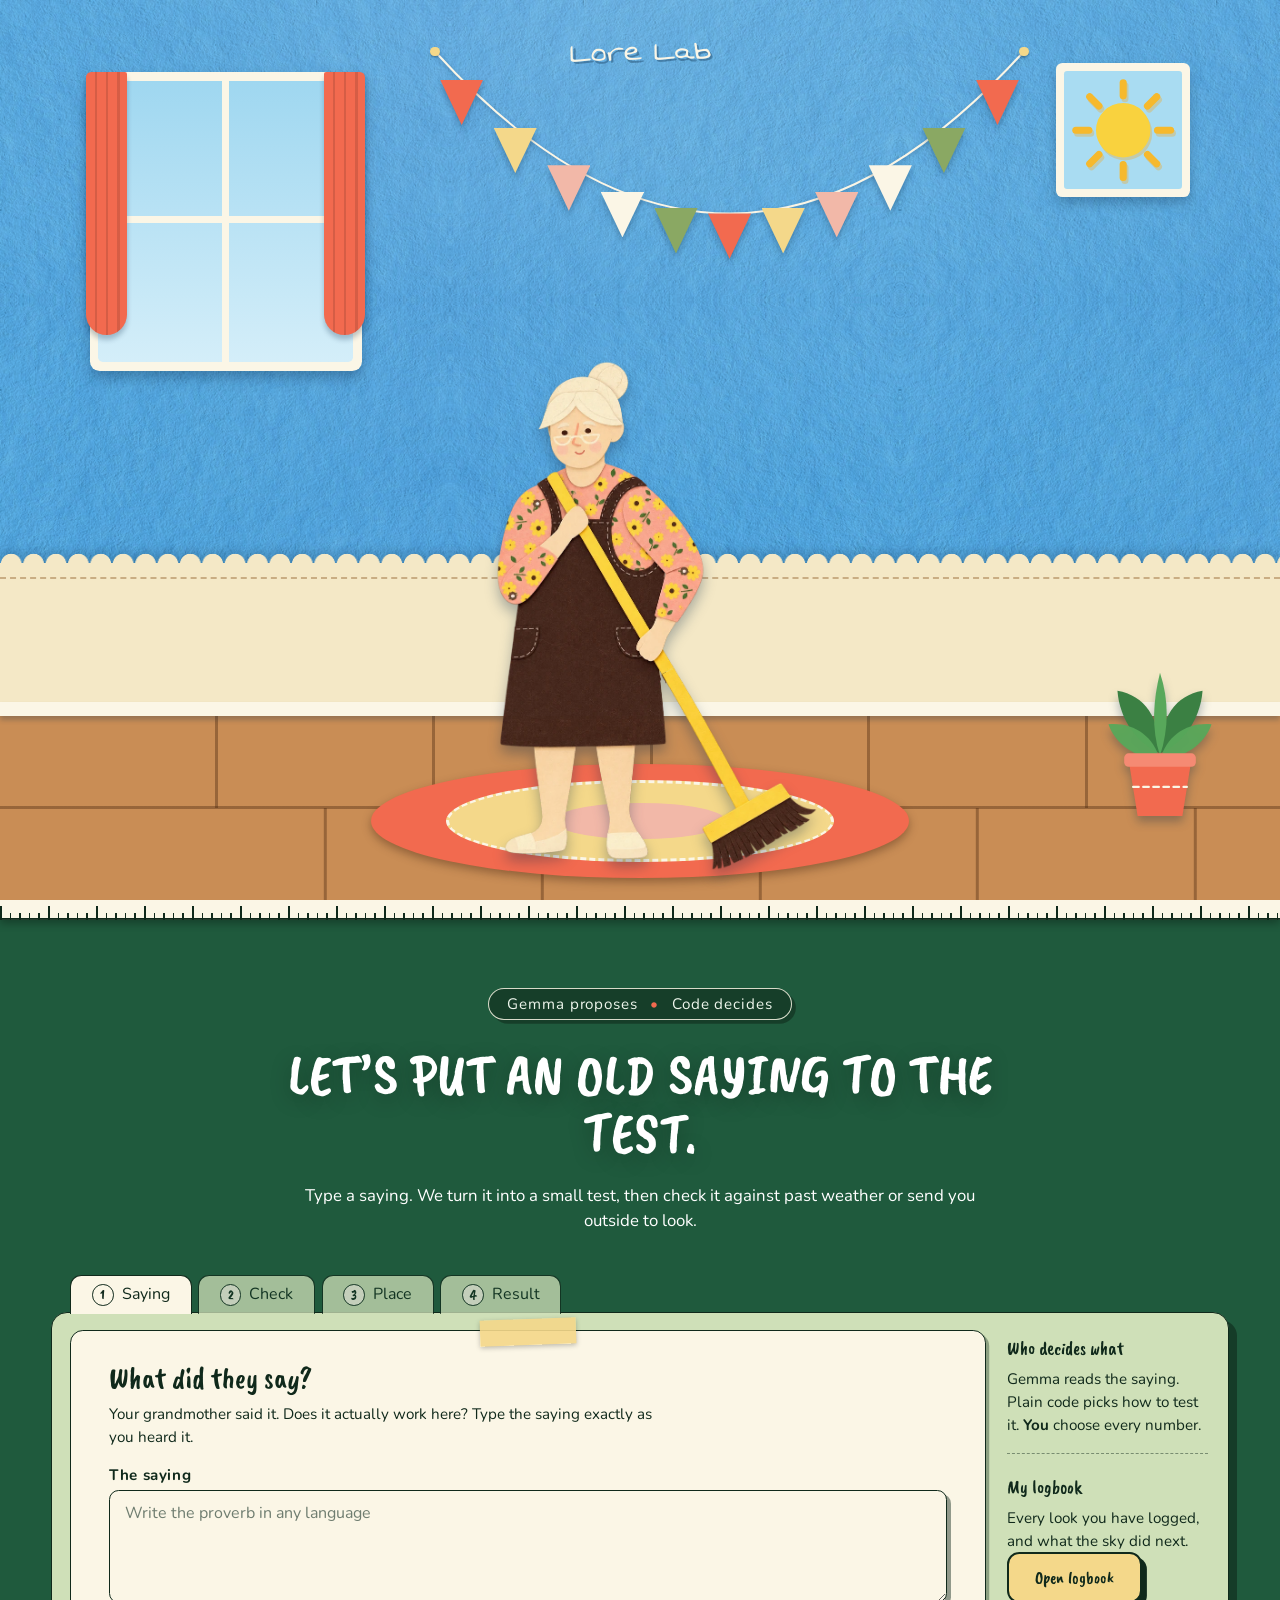
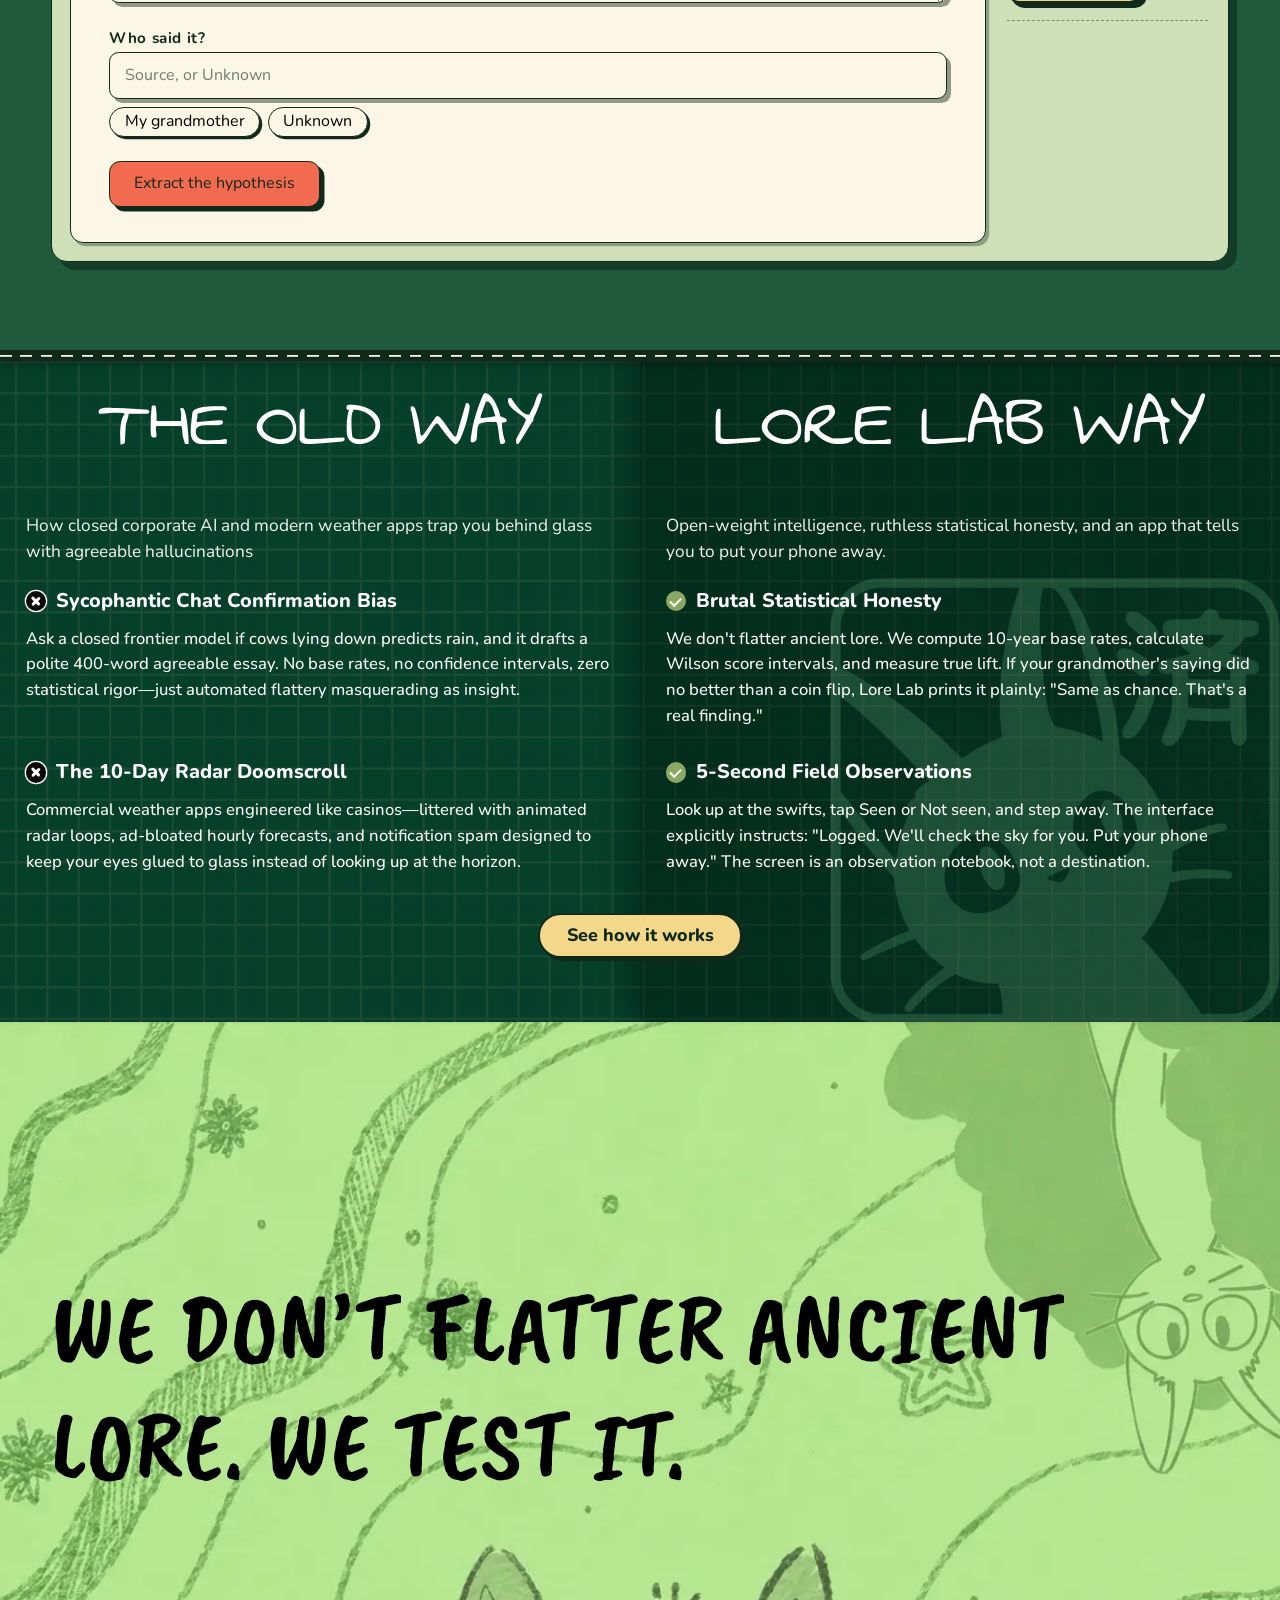
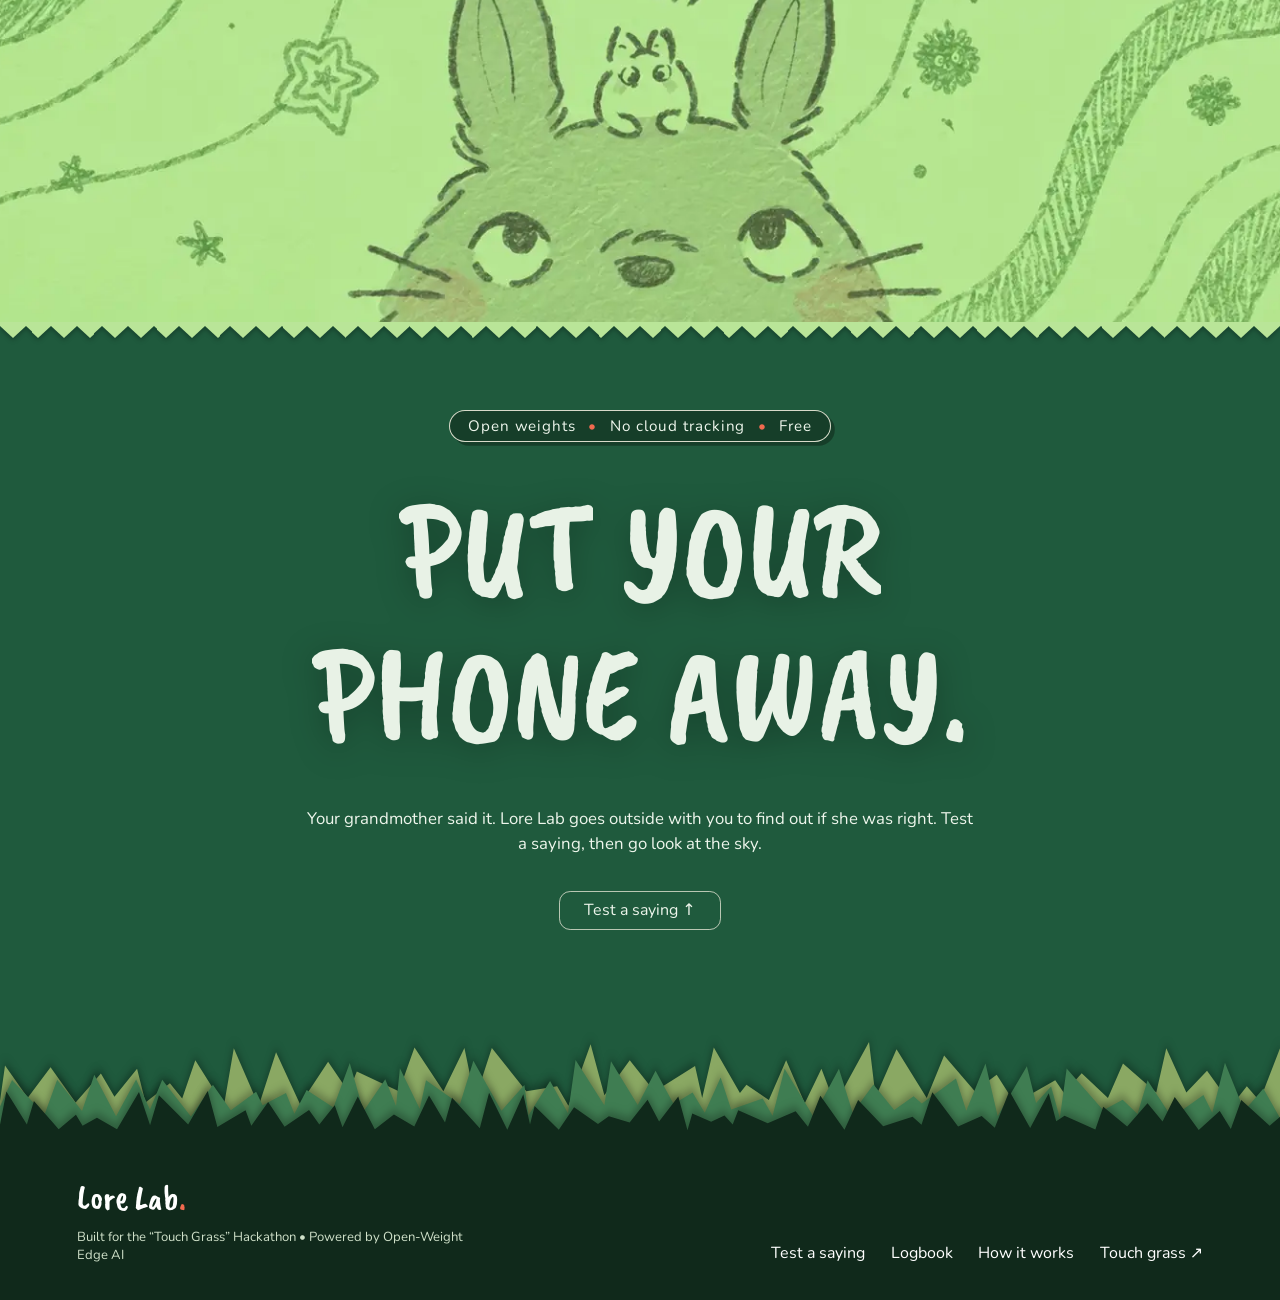
==== commit 06c20fdf: "frontend design improved for user experience" ====
--- a/frontend/index.html
+++ b/frontend/index.html
@@ -22,12 +22,14 @@
   <link href="https://fonts.googleapis.com/css2?family=Caveat+Brush&family=Patrick+Hand&display=swap" rel="stylesheet">
   <!-- TEMPORARY: style.css and sections.css still name the old fonts. Delete this line after running swap-fonts.sh on them. -->
   <link href="https://fonts.googleapis.com/css2?family=Delicious+Handrawn&family=Delius&family=Swanky+and+Moo+Moo&display=swap" rel="stylesheet">
+  <link href="https://fonts.googleapis.com/css2?family=Nunito:wght@400;500;600;700;800&display=swap" rel="stylesheet">
   <link rel="preload" as="image" href="assets/granny-body.webp" fetchpriority="high">
   <link rel="preload" as="image" href="assets/granny-broom.webp" fetchpriority="high">
   <link rel="preload" as="image" href="assets/sky-paper.jpg">
   <link rel="stylesheet" href="style.css">
   <link rel="stylesheet" href="lore.css">
   <link rel="stylesheet" href="sections.css">
+  <link rel="stylesheet" href="readability.css">
   <script>(function(){var r=document.documentElement,seen=false,EVERY_VISIT=true;try{seen=(!EVERY_VISIT&&!!localStorage.getItem("loreLoaderSeen")&&!/[?&]loader/.test(location.search))||/[?&]skiploader/.test(location.search)}catch(e){}r.classList.add("js");r.classList.add(seen?"ld-skip":"is-loading")})();</script>
 </head>
 <body id="top">
@@ -63,18 +65,15 @@
       <div class="ld-pile" aria-hidden="true"><svg class="ld-scrap ld-scrap--1" viewBox="0 0 114 71" aria-hidden="true"><polygon points="5,50 40,5 70,30 112,20 85,66 30,68" fill="#f6c935"/></svg><svg class="ld-scrap ld-scrap--2" viewBox="0 0 75 119" aria-hidden="true"><polygon points="8,40 50,4 70,70 40,116 6,90" fill="#f2b8a8"/></svg><svg class="ld-scrap ld-scrap--3" viewBox="0 0 122 92" aria-hidden="true"><polygon points="4,60 36,8 80,34 118,10 100,86 40,88" fill="#fbf6e6"/></svg><svg class="ld-scrap ld-scrap--4" viewBox="0 0 61 60" aria-hidden="true"><polygon points="6,30 34,4 58,36 28,58" fill="#f26a4f"/></svg><svg class="ld-scrap ld-scrap--5" viewBox="0 0 64 62" aria-hidden="true"><polygon points="4,38 40,6 62,30 50,58 14,56" fill="#f6c935"/></svg><svg class="ld-scrap ld-scrap--6" viewBox="0 0 39 40" aria-hidden="true"><polygon points="4,24 24,4 36,28 14,38" fill="#8aa863"/></svg><svg class="ld-scrap ld-scrap--7" viewBox="0 0 30 21" aria-hidden="true"><polygon points="3,14 20,2 28,12 10,19" fill="#f2b8a8"/></svg></div>
     </div>
   </div>
-  <a class="skip-link" href="#way">Skip to content</a>
+  <a class="skip-link" href="#engine">Skip to content</a>
 
   <header class="header">
     <a href="#top"><span class="header__brand">Lore Lab</span></a>
     <button class="header__menu" id="header-menu" type="button" aria-expanded="false" aria-controls="header-nav"><span>Menu</span><i aria-hidden="true"></i></button>
     <nav class="header__nav" id="header-nav">
-      <a href="#way"><span>Stance</span></a>
-      <a href="#engine"><span>Engine</span></a>
+      <a href="#engine"><span>Test a saying</span></a>
       <a href="notebook.html"><span>Logbook</span></a>
-      <a href="#architecture"><span>Architecture</span></a>
-      <a href="#protocol"><span>Protocol</span></a>
-      <a href="#statement"><span>Manifesto</span></a>
+      <a href="how-it-works.html"><span>How it works</span></a>
       <a href="#join"><span>Touch grass &#8599;</span></a>
     </nav>
     <div class="header__progress" aria-hidden="true"></div>
@@ -96,63 +95,8 @@
 
     <img class="hero__apple" src="assets/apple.webp" alt="" width="900" height="900" decoding="async">
     <img class="hero__girl" src="assets/girl.webp" alt="" width="1100" height="1100" decoding="async">
-    <a class="hero__scroll" href="#way"><span>scroll down</span><i aria-hidden="true">&darr;</i></a>
+    <a class="hero__scroll" href="#engine"><span>scroll down</span><i aria-hidden="true">&darr;</i></a>
   </main>
-
-  <section class="way" id="way">
-    <div class="way__shade" aria-hidden="true"></div>
-    <div class="way__stamp" aria-hidden="true"><img src="assets/cat-stamp.webp" alt="" width="800" height="800" loading="lazy" decoding="async"></div>
-
-    <div class="way__col way__col--old">
-      <h2 class="way__heading reveal">THE OLD WAY</h2>
-      <p class="way__intro reveal">How closed corporate AI and modern weather apps trap you behind glass with agreeable hallucinations</p>
-
-      <article class="way__item reveal">
-        <h3 class="way__title"><span class="way__icon way__icon--x"></span>Sycophantic Chat Confirmation Bias</h3>
-        <p class="way__body">Ask a closed frontier model if cows lying down predicts rain, and it drafts a polite 400-word agreeable essay. No base rates, no confidence intervals, zero statistical rigor—just automated flattery masquerading as insight.</p>
-      </article>
-
-      <article class="way__item reveal">
-        <h3 class="way__title"><span class="way__icon way__icon--x"></span>The 10-Day Radar Doomscroll</h3>
-        <p class="way__body">Commercial weather apps engineered like casinos—littered with animated radar loops, ad-bloated hourly forecasts, and notification spam designed to keep your eyes glued to glass instead of looking up at the horizon.</p>
-      </article>
-
-      <article class="way__item reveal">
-        <h3 class="way__title"><span class="way__icon way__icon--x"></span>Cloud Surveillance for Family Lore</h3>
-        <p class="way__body">Sending your grandmother's regional dialect, generational oral history, and precise backyard coordinates over corporate API paywalls to subsidize closed training clusters.</p>
-      </article>
-
-      <article class="way__item reveal">
-        <h3 class="way__title"><span class="way__icon way__icon--x"></span>Black-Box "Truth" Engines</h3>
-        <p class="way__body">Proprietary models that fake confidence. When an unmeasurable biological sign appears, closed assistants invent fake correlations instead of admitting: "There is no satellite dataset for swallows."</p>
-      </article>
-    </div>
-
-    <div class="way__col way__col--new">
-      <h2 class="way__heading reveal">LORE LAB WAY</h2>
-      <p class="way__intro reveal">Open-weight intelligence, ruthless statistical honesty, and an app that tells you to put your phone away.</p>
-
-      <article class="way__item reveal">
-        <h3 class="way__title"><span class="way__icon way__icon--check"></span>Brutal Statistical Honesty</h3>
-        <p class="way__body">We don't flatter ancient lore. We compute 10-year base rates, calculate Wilson score intervals, and measure true lift. If your grandmother's saying did no better than a coin flip, Lore Lab prints it plainly: "Same as chance. That's a real finding."</p>
-      </article>
-
-      <article class="way__item reveal">
-        <h3 class="way__title"><span class="way__icon way__icon--check"></span>5-Second Field Observations</h3>
-        <p class="way__body">Look up at the swifts, tap Seen or Not seen, and step away. The interface explicitly instructs: "Logged. We'll check the sky for you. Put your phone away." The screen is an observation notebook, not a destination.</p>
-      </article>
-
-      <article class="way__item reveal">
-        <h3 class="way__title"><span class="way__icon way__icon--check"></span>Local Gemma on Open Silicon</h3>
-        <p class="way__body">Run open-weight Gemma locally on your own machine. Multilingual proverbs—in German, Spanish, Hindi, or English—are interpreted on-device. Generational folk wisdom never leaves your local hardware.</p>
-      </article>
-
-      <article class="way__item reveal">
-        <h3 class="way__title"><span class="way__icon way__icon--check"></span>Gemma Proposes, Code Decides</h3>
-        <p class="way__body">Zero LLM hallucinations in the science layer. Open weights extract hypotheses into strict Pydantic schemas, but deterministic, auditable Python code enforces the sensor whitelist. Honest code, open weights, real grass.</p>
-      </article>
-    </div>
-  </section>
 
   <!-- ===================== LORE LAB · EXPERIMENT ENGINE ===================== -->
   <section class="lore lore-engine" id="engine" aria-labelledby="lore-engine-title">
@@ -230,207 +174,47 @@
     </div>
   </section>
 
-  <!-- ===================== ONE RUN · saying to scorecard ===================== -->
-  <section class="run" id="run" aria-labelledby="run-title">
-    <div class="run__wrap">
-      <header class="run__head">
-        <span class="run__pill" id="run-label">Example walkthrough</span>
-        <h2 class="run__title" id="run-title">ONE SAYING,<br>START TO FINISH.</h2>
-        <p class="run__lede">Follow a single proverb through the lab. Gemma proposes, code decides, and the scorecard says only what the data can back.</p>
-      </header>
-      <div class="run__strip" id="run-strip"></div>
-    </div>
+  <section class="way" id="way">
+    <div class="way__shade" aria-hidden="true"></div>
+    <div class="way__stamp" aria-hidden="true"><img src="assets/cat-stamp.webp" alt="" width="800" height="800" loading="lazy" decoding="async"></div>
+
+    <div class="way__col way__col--old">
+      <h2 class="way__heading reveal">THE OLD WAY</h2>
+      <p class="way__intro reveal">How closed corporate AI and modern weather apps trap you behind glass with agreeable hallucinations</p>
+
+      <article class="way__item reveal">
+        <h3 class="way__title"><span class="way__icon way__icon--x"></span>Sycophantic Chat Confirmation Bias</h3>
+        <p class="way__body">Ask a closed frontier model if cows lying down predicts rain, and it drafts a polite 400-word agreeable essay. No base rates, no confidence intervals, zero statistical rigor—just automated flattery masquerading as insight.</p>
+      </article>
+
+      <article class="way__item reveal">
+        <h3 class="way__title"><span class="way__icon way__icon--x"></span>The 10-Day Radar Doomscroll</h3>
+        <p class="way__body">Commercial weather apps engineered like casinos—littered with animated radar loops, ad-bloated hourly forecasts, and notification spam designed to keep your eyes glued to glass instead of looking up at the horizon.</p>
+      </article>
+
+
+    </div>
+
+    <div class="way__col way__col--new">
+      <h2 class="way__heading reveal">LORE LAB WAY</h2>
+      <p class="way__intro reveal">Open-weight intelligence, ruthless statistical honesty, and an app that tells you to put your phone away.</p>
+
+      <article class="way__item reveal">
+        <h3 class="way__title"><span class="way__icon way__icon--check"></span>Brutal Statistical Honesty</h3>
+        <p class="way__body">We don't flatter ancient lore. We compute 10-year base rates, calculate Wilson score intervals, and measure true lift. If your grandmother's saying did no better than a coin flip, Lore Lab prints it plainly: "Same as chance. That's a real finding."</p>
+      </article>
+
+      <article class="way__item reveal">
+        <h3 class="way__title"><span class="way__icon way__icon--check"></span>5-Second Field Observations</h3>
+        <p class="way__body">Look up at the swifts, tap Seen or Not seen, and step away. The interface explicitly instructs: "Logged. We'll check the sky for you. Put your phone away." The screen is an observation notebook, not a destination.</p>
+      </article>
+
+
+    </div>
+    <p class="way__more reveal"><a href="how-it-works.html">See how it works</a></p>
   </section>
 
-  <!-- ===================== ARCHITECTURE · scroll-driven schematic ===================== -->
-  <section class="ax" id="architecture" aria-labelledby="ax-title">
-    <div class="ax__glow" aria-hidden="true"></div>
-    <div class="ax__wrap">
-      <header class="ax__head" id="ax-head">
-        <svg class="ax__circuit" viewBox="0 0 1500 560" preserveAspectRatio="xMaxYMid slice" aria-hidden="true" focusable="false">
-          <g class="ax-c">
-            <path pathLength="1" d="M1500 80H1220V230H980V170"/><path pathLength="1" d="M1500 480H1300V380H1040V450H860"/>
-            <path pathLength="1" d="M1500 300H1360V150H1120"/><path pathLength="1" d="M1100 560V500H1180"/>
-            <circle cx="980" cy="170" r="7"/><circle cx="860" cy="450" r="7"/><circle cx="1120" cy="150" r="6"/><circle cx="1180" cy="500" r="5"/>
-          </g>
-        </svg>
-        <div class="ax__spot" aria-hidden="true"></div>
-        <h2 class="ax__title" id="ax-title">HOW THE LAB<br><span class="ax__hl">IS WIRED</span></h2>
-        <p class="ax__lede">The whole machine on one page. Tap a box to see what it does, or trace a path to watch a request travel.</p>
-      </header>
-      <div class="ax__body">
-        <aside class="ax__panel" aria-label="System schematic">
-          <div class="ax__dgm" id="ax-dgm"></div>
-          <div class="ax__side">
-            <ul class="ax__legend" aria-label="Colour key">
-              <li><i class="lg lg--model"></i>Gemma proposes</li>
-              <li><i class="lg lg--code"></i>Plain code decides</li>
-              <li><i class="lg lg--plain"></i>Plumbing</li>
-              <li><i class="lg lg--ext"></i>External data</li>
-              <li><i class="lg lg--store"></i>Storage</li>
-            </ul>
-            <div class="ax__chips" id="ax-chips" role="group" aria-label="Trace a path through the system">
-              <button type="button" data-trace="all" aria-pressed="true">Whole system</button>
-              <button type="button" data-trace="lab" aria-pressed="false">Lab Test</button>
-              <button type="button" data-trace="field" aria-pressed="false">Field Test</button>
-              <button type="button" data-trace="outcome" aria-pressed="false">Outcome check</button>
-            </div>
-            <div class="ax__cap" id="ax-cap" aria-live="polite"></div>
-          </div>
-        </aside>
-        <h3 class="ax__sub">The parts, one line each <small>Open any card for inputs, outputs and neighbours.</small></h3>
-        <ol class="ax__rows" id="ax-rows" aria-label="System parts"></ol>
-      </div>
-      
-    </div>
-  </section>
-
-  <!-- ===================== PROTOCOL · stacking cards ===================== -->
-  <section class="px" id="protocol" aria-labelledby="px-title">
-    <div class="px__top" id="px-top">
-      <div class="px__badge" aria-hidden="true">
-        <svg viewBox="0 0 200 200"><defs><path id="px-circ" d="M100 100m-74 0a74 74 0 1 1 148 0a74 74 0 1 1-148 0"/></defs>
-          <text><textPath href="#px-circ" textLength="455">GEMMA PROPOSES &bull; CODE DECIDES &bull; YOU GO LOOK &bull;</textPath></text></svg>
-        <span>&nearr;</span>
-      </div>
-      <span class="px__pill">Gemma proposes <i>/</i> Code decides</span>
-      <h2 class="px__title" id="px-title">THE PROTOCOL</h2>
-      <p class="px__lede">Five stops between a saying and an honest answer. The model translates, plain Python judges, and you step outside for the rest.</p>
-    </div>
-
-    <div class="px__marq" aria-hidden="true"><div class="px__track"><span>Proverb <i>/</i> Propose <i>/</i> Decide <i>/</i> Test <i>/</i> Verdict <i>/</i> </span><span>Proverb <i>/</i> Propose <i>/</i> Decide <i>/</i> Test <i>/</i> Verdict <i>/</i> </span><span>Proverb <i>/</i> Propose <i>/</i> Decide <i>/</i> Test <i>/</i> Verdict <i>/</i> </span><span>Proverb <i>/</i> Propose <i>/</i> Decide <i>/</i> Test <i>/</i> Verdict <i>/</i> </span></div></div>
-
-    <div class="px__stack" id="px-stack">
-
-      <article class="px-card px-card--butter">
-        <div class="px-card__in">
-          <div class="px-card__text">
-            <span class="px-card__num">01</span>
-            <p class="px-card__tag">Input</p>
-            <h3 class="px-card__h">Start with a saying.</h3>
-            <p class="px-card__p">Type a proverb in any language. No account, and it never leaves your machine.</p>
-          </div>
-          <div class="px-card__viz">
-            <div class="px-input">
-              <p class="px-input__label">A saying</p>
-              <p class="px-input__field">Red sky at night, shepherd&rsquo;s delight.<span class="px-caret"></span></p>
-              <div class="px-input__row"><div><p class="px-input__label">Language</p><p class="px-input__sm">English (auto)</p></div><div><p class="px-input__label">Source</p><p class="px-input__sm">unknown</p></div></div>
-              <p class="px-input__btn">Send to Gemma &rarr;</p>
-            </div>
-          </div>
-        </div>
-      </article>
-
-      <article class="px-card px-card--lime">
-        <div class="px-card__in">
-          <div class="px-card__text">
-            <span class="px-card__num">02</span>
-            <p class="px-card__tag">Open weights</p>
-            <h3 class="px-card__h">Gemma proposes.</h3>
-            <p class="px-card__p">Local Gemma translates the proverb and sorts the sign into a closed vocabulary, without judging it or inventing a threshold.</p>
-          </div>
-          <div class="px-card__viz">
-            <div class="px-win"><div class="px-win__bar"><i></i><i></i><i></i><span>hypothesis</span></div>
-<pre class="px-win__code"><b>sign.kind</b>              atmospheric | animal
-                         | plant | celestial | body
-<b>proxy.variable</b>        pressure_msl
-                         | wind_direction_10m | &hellip;
-                         | <u>none</u>
-<b>proxy.fit</b>             good | rough | <u>none</u>
-<b>threshold_suggestion</b>  <u>null</u>  <em>// always. You set the number.</em></pre></div>
-          </div>
-        </div>
-      </article>
-
-      <article class="px-card px-card--coral">
-        <div class="px-card__in">
-          <div class="px-card__text">
-            <span class="px-card__num">03</span>
-            <p class="px-card__tag">Plain Python</p>
-            <h3 class="px-card__h">Code decides.</h3>
-            <p class="px-card__p">Deterministic code, not the model, decides what can be tested.</p>
-          </div>
-          <div class="px-card__viz">
-            <div class="px-win"><div class="px-win__bar"><i></i><i></i><i></i><span>backtestable.py</span></div>
-<pre class="px-win__code">backtestable =
-    sign.kind == <b>&quot;atmospheric&quot;</b>
-    and proxy.variable in <b>WHITELIST</b>
-    and proxy.fit != <b>&quot;none&quot;</b></pre></div>
-          </div>
-        </div>
-      </article>
-
-      <article class="px-card px-card--blush">
-        <div class="px-card__in">
-          <div class="px-card__text">
-            <span class="px-card__num">04</span>
-            <p class="px-card__tag">Two ways to test</p>
-            <h3 class="px-card__h">Test it.</h3>
-            <div class="px-two">
-              <div><h4>Lab Test</h4><p>Scored against about 10 years of Open-Meteo history for your spot.</p></div>
-              <div><h4>Field Test</h4><p>No instrument records swifts or cows, so you are the instrument.</p></div>
-            </div>
-          </div>
-          <div class="px-card__viz">
-            <p class="px-note">Outcomes resolve whenever the app next opens. No scheduler, no queue.</p>
-            <div class="px-win"><div class="px-win__bar"><i></i><i></i><i></i><span>resolvePending()</span></div>
-<pre class="px-win__code">find looks that are due
-claim the row  <b>(no double-resolve)</b>
-fetch hourly rain for the window
-<u>missing hour?</u> retry, up to 5 times
-save outcome, update scorecard</pre></div>
-          </div>
-        </div>
-      </article>
-
-      <article class="px-card px-card--deep">
-        <div class="px-card__in">
-          <div class="px-card__text">
-            <span class="px-card__num">05</span>
-            <p class="px-card__tag">The scorecard</p>
-            <h3 class="px-card__h">Honest scorecards.</h3>
-            <p class="px-card__p">Every result shows the bar to beat beside the hit rate; too few looks get tally dots, not a percentage.</p>
-          </div>
-          <div class="px-card__viz">
-            <div class="px-score">
-              <p class="px-score__cap">3 of 10 looks logged</p>
-              <div class="px-score__dots" aria-label="3 of 10 looks logged"><span class="on"></span><span class="on"></span><span class="on"></span><span></span><span></span><span></span><span></span><span></span><span></span><span></span></div>
-            </div>
-          </div>
-        </div>
-      </article>
-      
-
-
-    </div>
-
-
-    <section class="px-honest" aria-labelledby="px-honest-title">
-      <p class="px-honest__tag">The promise</p>
-      <h3 class="px-honest__h" id="px-honest-title">Never a verdict the data can&rsquo;t back.</h3>
-      <ul class="px-honest__v">
-        <li class="v1"><b>On the trail</b>Still collecting looks</li>
-        <li class="v2"><b>Promising</b>Beats chance</li>
-        <li class="v3"><b>Same as chance</b>A real finding</li>
-        <li class="v4"><b>Backfires</b>Worse than chance</li>
-      </ul>
-      <p class="px-honest__p">Under 30 sign-present days (backtest) or 10 looks (field), you get tally dots instead of a percentage. Backtest and field results are never pooled.</p>
-    </section>
-
-    <div class="px__faq">
-      <div class="px-sec-h"><p class="px-sec-tag">Fair questions</p><h3>Read this before you trust a result.</h3></div>
-      <div class="px-faq" id="px-faq">
-        <div class="px-q"><button type="button" aria-expanded="false"><span>Does Gemma decide if my saying is true?</span><i></i></button><div class="px-q__a"><p>No. Gemma translates the saying and sorts the sign into a closed vocabulary. It never judges whether the saying is true and never invents a threshold. Anything vague goes into an ambiguities list, and you set the number.</p></div></div>
-        <div class="px-q"><button type="button" aria-expanded="false"><span>What if nothing in the weather data matches?</span><i></i></button><div class="px-q__a"><p>Then it&rsquo;s a Field Test. Swifts, cows, crickets and the look of the moon aren&rsquo;t recorded by any instrument, so you are the instrument. A &ldquo;rough&rdquo; fit is labelled Rough match and needs your explicit OK before it runs as a Lab Test.</p></div></div>
-        <div class="px-q"><button type="button" aria-expanded="false"><span>What is the &ldquo;bar to beat&rdquo;?</span><i></i></button><div class="px-q__a"><p>How often it rains anyway. Every card shows it next to the hit rate, so a saying only looks good if it does better than the sky does on its own.</p></div></div>
-        <div class="px-q"><button type="button" aria-expanded="false"><span>Why am I seeing dots instead of a percentage?</span><i></i></button><div class="px-q__a"><p>Because the sample is under the minimum: 30 sign-present days for a backtest, 10 sign-present looks for a field test. Below that, the app withholds the percentage and the verdict rather than print one the data can&rsquo;t back.</p></div></div>
-        <div class="px-q"><button type="button" aria-expanded="false"><span>Is &ldquo;Same as chance&rdquo; a failure?</span><i></i></button><div class="px-q__a"><p>No, it&rsquo;s a real finding. If the saying did no better than the bar to beat, Lore Lab says so plainly. The four verdicts are On the trail, Promising, Same as chance and Backfires.</p></div></div>
-        <div class="px-q"><button type="button" aria-expanded="false"><span>Are backtest and field results ever combined?</span><i></i></button><div class="px-q__a"><p>Never. They are shown separately. And one place with a short history is a hint, not proof; the app says so every time.</p></div></div>
-      </div>
-    </div>
-  </section>
-
-  <!-- ===================== STATEMENT (plain sage page) ===================== -->
+<!-- ===================== STATEMENT (plain sage page) ===================== -->
   <section class="lore lore-say" id="statement" aria-labelledby="lore-say-title">
     <div class="lore-wrap">
       <h2 class="lore-say__big lore-split" id="lore-say-title">WE DON&rsquo;T FLATTER ANCIENT<br class="lore-say__br"> LORE. WE <mark>TEST IT.</mark></h2>
@@ -452,11 +236,9 @@
         <small>Built for the &ldquo;Touch Grass&rdquo; Hackathon &bull; Powered by Open-Weight Edge AI</small>
       </div>
       <nav aria-label="Footer">
-        <a href="#way">Stance</a>
-        <a href="#engine">Engine</a>
-        <a href="#architecture">Architecture</a>
-        <a href="#protocol">Protocol</a>
-        <a href="#statement">Manifesto</a>
+        <a href="#engine">Test a saying</a>
+        <a href="notebook.html">Logbook</a>
+        <a href="how-it-works.html">How it works</a>
         <a href="#join">Touch grass &#8599;</a>
       </nav>
     </footer>
--- a/frontend/readability.css
+++ b/frontend/readability.css
@@ -0,0 +1,184 @@
+/* =========================================================
+   Lore Lab · readability.css
+   Loaded LAST (after style.css, lore.css, sections.css).
+   To undo everything: delete the <link> to this file.
+   Rule of thumb: handwriting for headings, Nunito for anything you read.
+   ========================================================= */
+
+:root{
+  --font-body:"Nunito","Segoe UI",system-ui,-apple-system,sans-serif;
+  --read-body:"Nunito","Segoe UI",system-ui,-apple-system,sans-serif;
+}
+
+/* ---------- 1. Body text: one clean, readable font ---------- */
+.header,
+.hero__pill,
+.hero__text,
+.hero__try,
+.hero__scroll,
+.way,
+.ax,
+.px,
+.lore{
+  font-family:var(--read-body);
+}
+.header{font-weight:700}
+.hero__pill,.hero__try,.hero__scroll{font-weight:700}
+
+/* handwriting stays for big headings */
+.way__heading{font-family:"Swanky and Moo Moo","Chalkboard SE","Comic Sans MS",cursive}
+.way__title{font-weight:800}
+
+/* ---------- 2. Hero: a soft panel so the grid doesn't cut through the words ---------- */
+.hero__bg::after{
+  content:"";position:absolute;inset:0;pointer-events:none;
+  background:radial-gradient(ellipse 48% 42% at 50% 46%,rgba(12,38,24,.72),rgba(12,38,24,.45) 55%,transparent 78%);
+}
+.hero__text{
+  font-weight:600;line-height:1.5;
+  text-shadow:0 1px 3px rgba(0,0,0,.65),0 0 14px rgba(0,0,0,.45);
+}
+.hero__title{text-shadow:0 .05em .25em rgba(0,0,0,.45)}
+
+/* ---------- 3. "Old Way / Lore Lab Way": dimmer grid, bigger and calmer text ---------- */
+.way{
+  background:
+    linear-gradient(rgba(10,40,24,.55),rgba(10,40,24,.55)),
+    url("assets/grid.jpg") top left / 36.8vw auto repeat;
+}
+.way__intro{
+  font-size:clamp(15px,1.35vw,32px);
+  line-height:1.5;
+}
+.way__title{
+  font-size:clamp(17px,1.55vw,36px);
+  line-height:1.3;
+  margin-bottom:.6em;
+}
+.way__body{
+  font-size:clamp(15px,1.3vw,31px);
+  line-height:1.55;
+  font-weight:500;
+  color:#fbfbf6;
+  max-width:min(47vw,38em);
+}
+.way__item{margin-bottom:2.4vw}
+.way__item:last-child{margin-bottom:0}
+
+/* ---------- 4. Experiment engine (lore.css): lift the tiny text ---------- */
+.lore{--fs:clamp(16px,1.25vw,21px)}
+
+.lore-help,
+.lore-meta li,
+.lore-chip,
+.lore-modetag,
+.lore-card .lore-caveat,
+.lore-card .lore-pend,
+.lore-states li,
+.lore-key,
+.lore-orig small,
+.lore-stack small,
+.lore-stack .lz-link{
+  font-size:max(.88em,14px);
+  opacity:1;
+}
+.lore-side,
+.lore-pane>p.lore-intro,
+.lore-ambig p,
+.lore-check,
+details.lore-why,
+.lore-group>p,
+.lore-card .lore-next,
+.lore-obs dl,
+.lore-obs details,
+.lore-obslist{
+  font-size:max(.95em,15px);
+  line-height:1.5;
+}
+.lore label,.lore .lore-label{font-size:.95em;font-weight:700}
+.lore-field{font-size:max(1em,16px)} /* 16px stops iOS zooming into the box */
+.lore-decides{font-size:max(.9em,14px);line-height:1.5}
+
+/* small-caps style labels were hard to scan: sentence case, lighter tracking */
+.lore-pill,.lore-kick,.lore-detail dt{letter-spacing:.06em}
+
+/* disabled buttons: still readable */
+.lore button:disabled,.lore button[disabled]{opacity:.75}
+
+/* ---------- 5. Keyboard focus + reduced motion ---------- */
+:where(a,button,input,textarea,summary,[tabindex]):focus-visible{
+  outline:3px solid #f4d88a;outline-offset:3px;border-radius:.3em;
+}
+@media (prefers-reduced-motion:reduce){
+  .way__stamp,.hero__scroll{animation:none!important}
+}
+
+/* ---------- 6. Phones ---------- */
+@media (max-width:800px){
+  .way{
+    background:
+      linear-gradient(rgba(10,40,24,.55),rgba(10,40,24,.55)),
+      url("assets/grid.jpg") top left / 90vw auto repeat;
+  }
+  .way__body{max-width:none;font-size:16px}
+  .way__title{font-size:18px}
+  .way__intro{font-size:16px}
+  .hero__bg::after{
+    background:radial-gradient(ellipse 80% 40% at 50% 46%,rgba(12,38,24,.75),rgba(12,38,24,.45) 60%,transparent 85%);
+  }
+}
+
+
+/* =========================================================
+   Site restructure: home = tool first, depth lives on how-it-works.html
+   ========================================================= */
+
+/* home: the shortened "Old Way / Lore Lab Way" no longer needs a poster-sized box */
+.way{min-height:0;padding-bottom:clamp(2.5rem,5vw,5rem)}
+.way__more{
+  grid-column:1 / -1;position:relative;z-index:2;
+  margin:clamp(1.5rem,3vw,3rem) 0 0;text-align:center;
+}
+.way__more a{
+  display:inline-block;padding:.55em 1.5em;
+  font:800 clamp(16px,1.4vw,24px)/1.2 var(--read-body);
+  color:#10291b;text-decoration:none;background:#f4d88a;
+  border:.12em solid #10291b;border-radius:999px;box-shadow:.18em .18em 0 #10291b;
+  transition:translate .15s ease,box-shadow .15s ease;
+}
+.way__more a:hover,.way__more a:focus-visible{translate:-.06em -.1em;box-shadow:.26em .3em 0 #10291b}
+
+/* how-it-works page: short intro under the fixed header */
+.how-intro{
+  padding:clamp(7.5rem,19vh,11rem) 6vw clamp(2.5rem,6vh,4rem);
+  text-align:center;color:#fbf6e6;background:#1f5a3d;
+}
+.how-intro__title{
+  margin:0 auto;max-width:12em;
+  font:400 clamp(2.6rem,7.5vw,6.5rem)/.98 "Swanky and Moo Moo","Chalkboard SE","Comic Sans MS",cursive;
+  text-shadow:0 .05em .2em rgba(0,0,0,.35);
+}
+.how-intro__lede{
+  max-width:38em;margin:1.2em auto 0;
+  font:600 clamp(17px,1.5vw,24px)/1.55 var(--read-body);
+}
+.how-intro__links{
+  display:flex;flex-wrap:wrap;justify-content:center;gap:.7em;margin:1.6em 0 0;
+}
+.how-intro__links a{
+  padding:.35em 1.1em;font:700 clamp(15px,1.2vw,20px)/1.2 var(--read-body);
+  color:#10291b;text-decoration:none;background:#f4d88a;
+  border:.12em solid #10291b;border-radius:999px;box-shadow:.14em .14em 0 #10291b;
+}
+.how-intro__links a:nth-child(2){background:#f2b8a8}
+.how-intro__links a:nth-child(3){background:#cfe3b8}
+.how-intro__links a:nth-child(4){background:#fbf6e6}
+.how-intro__links a:hover,.how-intro__links a:focus-visible{translate:-.05em -.1em;box-shadow:.2em .25em 0 #10291b}
+
+/* end-of-page call to action */
+.how-end .lore-close__big{opacity:1;translate:none}
+.how-end .lore-lede,.how-end .lore-close__alt{opacity:1;translate:none}
+
+@media (max-width:800px){
+  .way__more a{font-size:16px}
+}
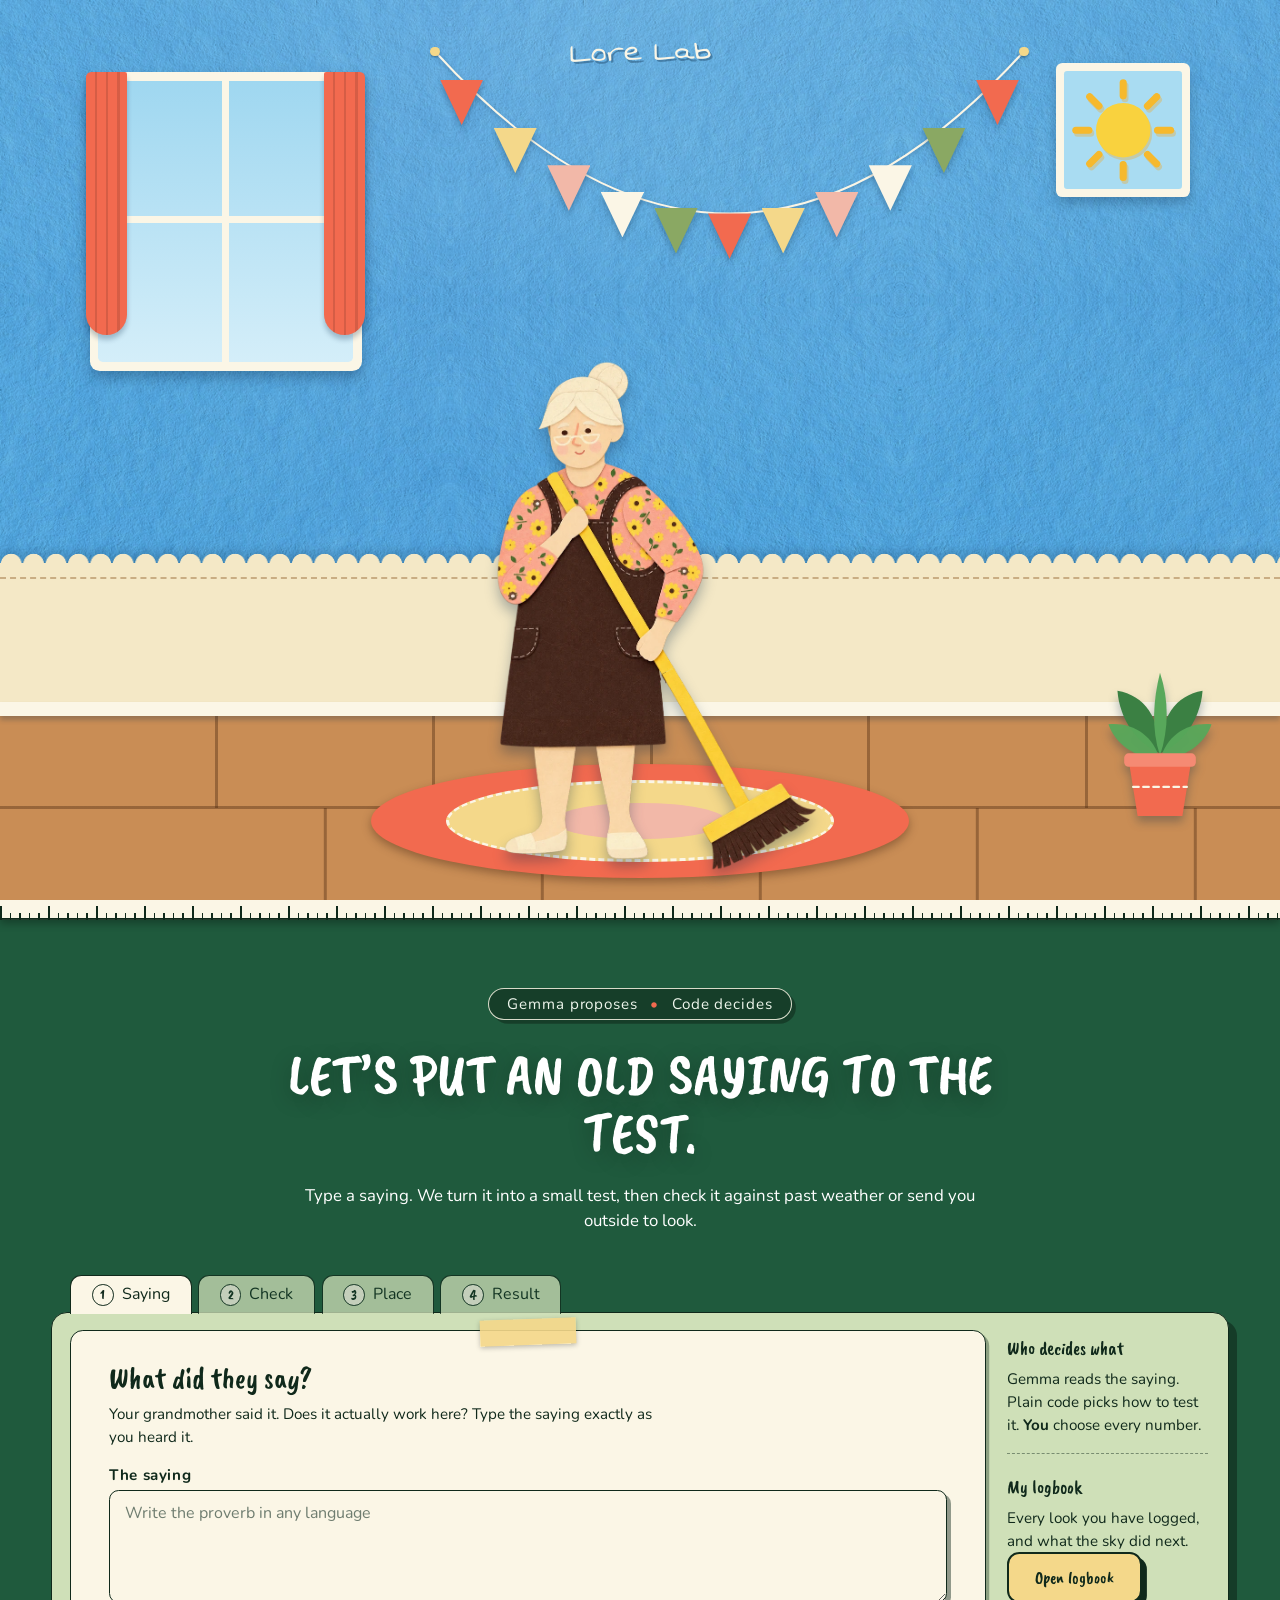
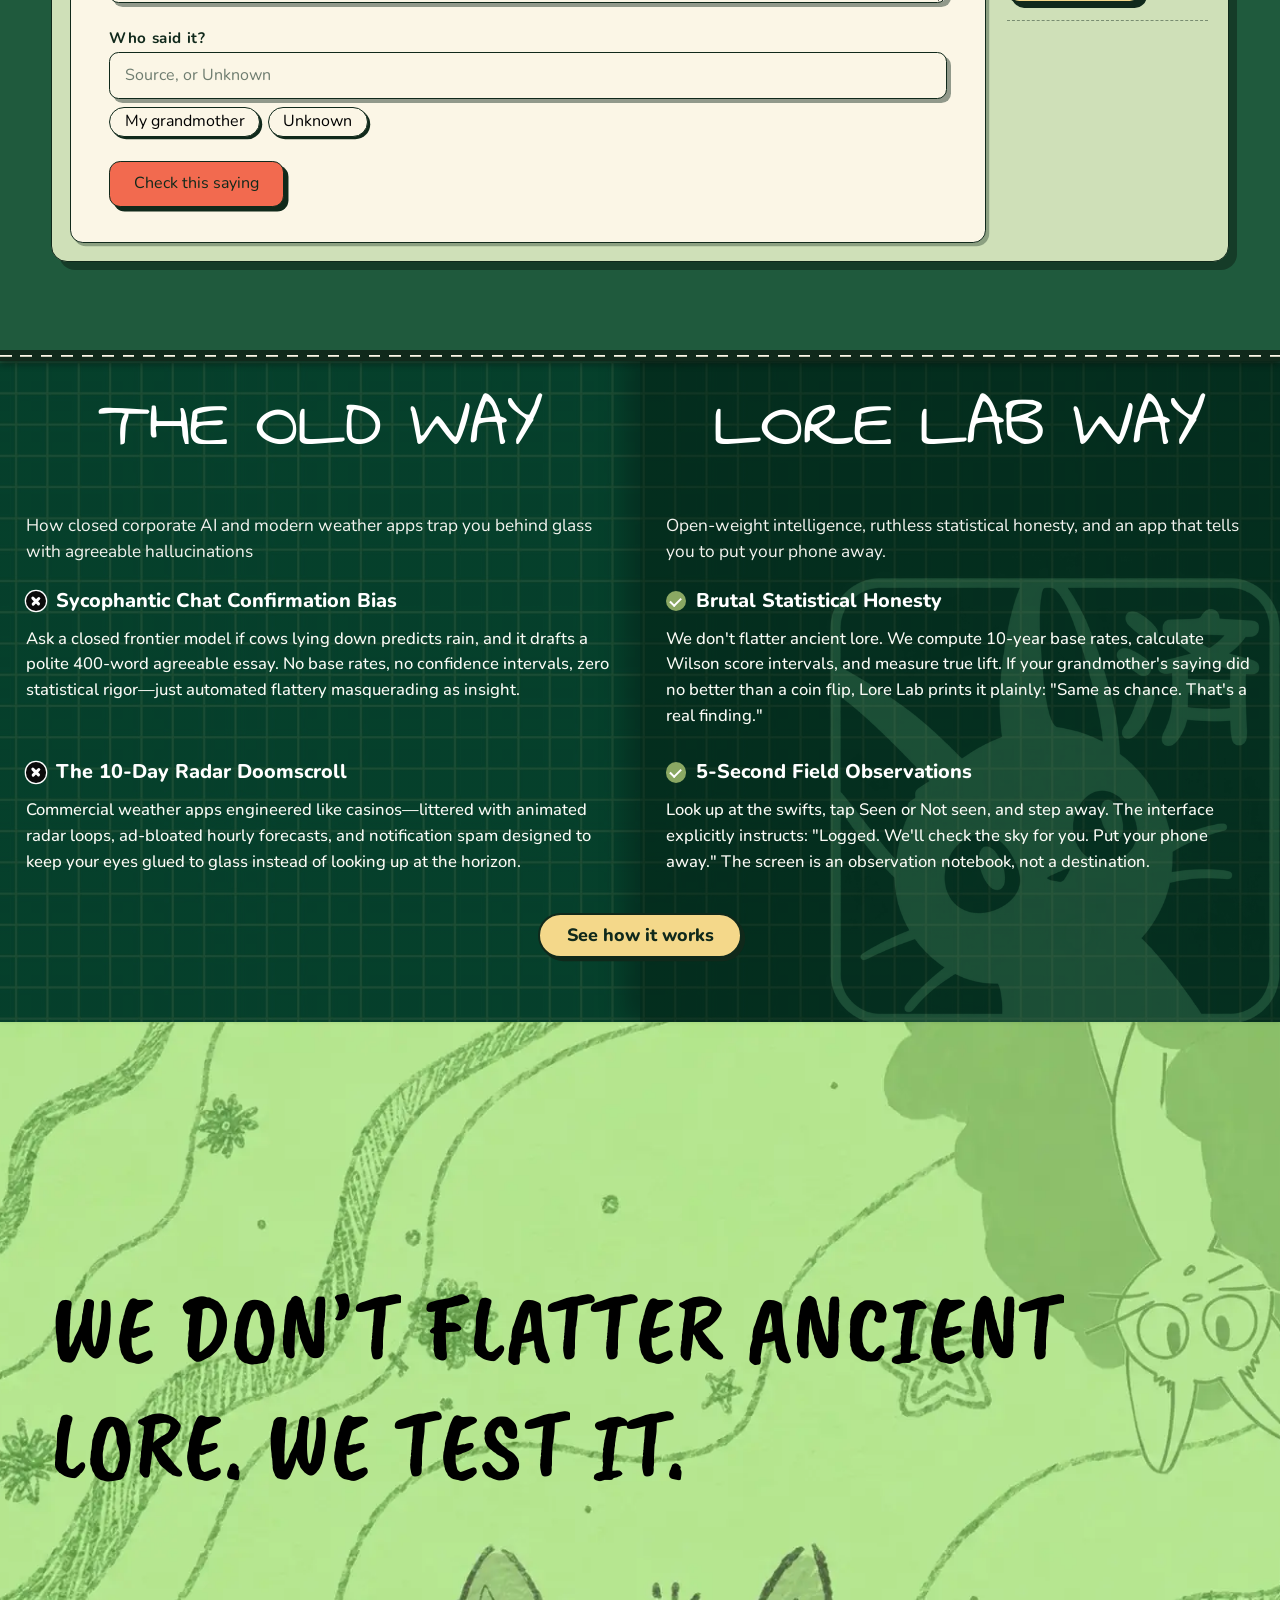
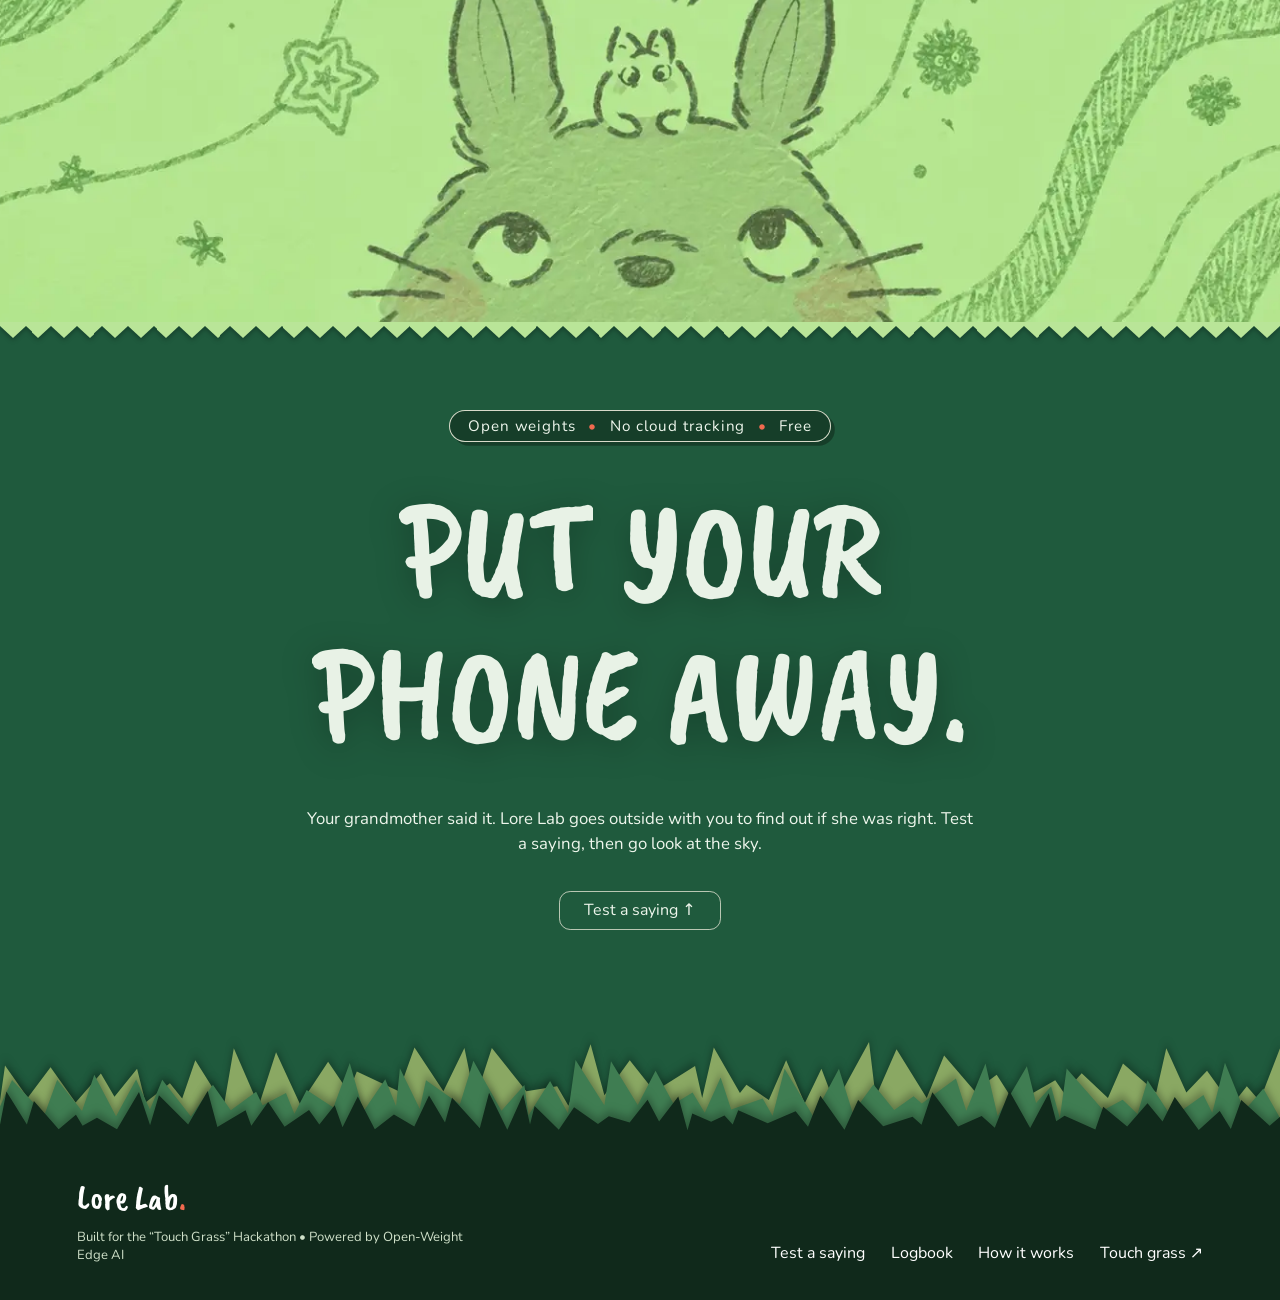
==== commit 78992e2a: "updated frontend" ====
--- a/frontend/index.html
+++ b/frontend/index.html
@@ -19,9 +19,9 @@
   <meta name="description" content="Lore Lab tests family weather sayings as honest experiments with open-weight Gemma.">
   <link rel="preconnect" href="https://fonts.googleapis.com">
   <link rel="preconnect" href="https://fonts.gstatic.com" crossorigin>
-  <link href="https://fonts.googleapis.com/css2?family=Caveat+Brush&family=Patrick+Hand&display=swap" rel="stylesheet">
+  <link href="https://fonts.googleapis.com/css2?family=Caveat+Brush&display=swap" rel="stylesheet">
   <!-- TEMPORARY: style.css and sections.css still name the old fonts. Delete this line after running swap-fonts.sh on them. -->
-  <link href="https://fonts.googleapis.com/css2?family=Delicious+Handrawn&family=Delius&family=Swanky+and+Moo+Moo&display=swap" rel="stylesheet">
+  <link href="https://fonts.googleapis.com/css2?family=Swanky+and+Moo+Moo&display=swap" rel="stylesheet">
   <link href="https://fonts.googleapis.com/css2?family=Nunito:wght@400;500;600;700;800&display=swap" rel="stylesheet">
   <link rel="preload" as="image" href="assets/granny-body.webp" fetchpriority="high">
   <link rel="preload" as="image" href="assets/granny-broom.webp" fetchpriority="high">
@@ -30,7 +30,7 @@
   <link rel="stylesheet" href="lore.css">
   <link rel="stylesheet" href="sections.css">
   <link rel="stylesheet" href="readability.css">
-  <script>(function(){var r=document.documentElement,seen=false,EVERY_VISIT=true;try{seen=(!EVERY_VISIT&&!!localStorage.getItem("loreLoaderSeen")&&!/[?&]loader/.test(location.search))||/[?&]skiploader/.test(location.search)}catch(e){}r.classList.add("js");r.classList.add(seen?"ld-skip":"is-loading")})();</script>
+  <script>(function(){var r=document.documentElement,seen=false,EVERY_VISIT=false;try{seen=(!EVERY_VISIT&&!!sessionStorage.getItem("loreLoaderSeen")&&!/[?&]loader/.test(location.search))||/[?&]skiploader/.test(location.search)}catch(e){}r.classList.add("js");r.classList.add(seen?"ld-skip":"is-loading")})();</script>
 </head>
 <body id="top">
   <script>(function(){var n=0;window.ldImg=function(){if(++n===2){window.ldReadyAt=Date.now();var l=document.getElementById("loader");l&&l.classList.add("is-ready")}}})();</script>
@@ -89,7 +89,7 @@
       <p class="hero__text">Test your family&rsquo;s weather sayings against ten years of real data. Then step outside, watch the swifts and the sky, and put your phone away.</p>
       <div class="hero__try">
         <span>Or try a saying:</span>
-        <a href="#engine">Red sky at night</a><a href="#engine">Cows lying down</a><a href="#engine">Swallows flying low</a>
+        <a href="#quick-result" data-quick="Red sky at night, shepherd&rsquo;s delight. Red sky in the morning, shepherd&rsquo;s warning.">Red sky at night</a><a href="#quick-result" data-quick="When cows lie down in the field, rain is coming.">Cows lying down</a><a href="#quick-result" data-quick="When swallows fly low, rain is on its way.">Swallows flying low</a>
       </div>
     </div>
 
@@ -97,6 +97,13 @@
     <img class="hero__girl" src="assets/girl.webp" alt="" width="1100" height="1100" decoding="async">
     <a class="hero__scroll" href="#engine"><span>scroll down</span><i aria-hidden="true">&darr;</i></a>
   </main>
+
+  <!-- ===================== QUICK RESULT + PROOF (quickrun.js) ===================== -->
+  <section class="qr lore" id="quick-result" aria-label="Quick result" tabindex="-1">
+    <div class="qr-proof" id="qr-proof" hidden></div>
+    <div class="qr-out" id="qr-out" aria-live="polite" hidden></div>
+    <div class="qr-example" id="qr-example" hidden></div>
+  </section>
 
   <!-- ===================== LORE LAB · EXPERIMENT ENGINE ===================== -->
   <section class="lore lore-engine" id="engine" aria-labelledby="lore-engine-title">
@@ -141,7 +148,7 @@
                   <select class="lore-field" id="lore-starter"><option value="">Choose one&hellip;</option></select>
                 </div>
                 <div class="lore-actions">
-                  <button class="lore-btn lore-btn--coral" id="lore-extract" type="submit">Extract the hypothesis</button>
+                  <button class="lore-btn lore-btn--coral" id="lore-extract" type="submit">Check this saying</button>
                 </div>
               </form>
             </div>
@@ -256,7 +263,7 @@
     var cycle = setInterval(function () { n = (n + 1) % lines.length; msg.textContent = lines[n]; }, 900);
     function finish() {
       if (done) return; done = true; clearInterval(cycle);
-      try { localStorage.setItem("loreLoaderSeen", "1"); } catch (e) {}
+      try { sessionStorage.setItem("loreLoaderSeen", "1"); } catch (e) {}
       var w = getComputedStyle(fill).width; fill.style.animation = "ld-crawl 1s linear infinite"; fill.style.width = w; void fill.offsetWidth; fill.style.width = "100%";
       msg.textContent = "Sky\u2019s clear. Go touch grass.";
       el.classList.add("is-clear");                       // clouds part, shards sweep out
--- a/frontend/style.css
+++ b/frontend/style.css
@@ -33,7 +33,7 @@
   align-items: center;
   justify-content: space-between;
   padding: 0 12.5vw 0 12vw;
-  font-family: "Delius","Comic Sans MS","Chalkboard SE","Comic Neue",cursive;
+  font-family: "Nunito","Comic Sans MS","Chalkboard SE","Comic Neue",cursive;
   font-size:clamp(15px,1.75vw,42px);
   color: #ffffff;
   text-shadow: 0 1px 4px rgba(0, 0, 0, 0.45);
@@ -125,7 +125,7 @@
   max-width: 100%;
   padding: 0.45vw 1.5vw;
   text-align: center;
-  font-family: "Delius","Comic Sans MS","Chalkboard SE","Comic Neue",cursive;
+  font-family: "Nunito","Comic Sans MS","Chalkboard SE","Comic Neue",cursive;
   font-size:clamp(12px,1.05vw,25px);
   letter-spacing: 0.16vw;
   text-transform: uppercase;
@@ -176,7 +176,7 @@
 .hero__text {
   width: 100%;
   text-align: center;
-  font-family: "Delius","Comic Sans MS","Chalkboard SE","Comic Neue",cursive;
+  font-family: "Nunito","Comic Sans MS","Chalkboard SE","Comic Neue",cursive;
   font-size:clamp(15px,1.72vw,41px);
   line-height: 1.34;
   color: #eef6ec;
@@ -251,7 +251,7 @@
   flex: 1;
   min-width: 0;
   padding: 1.05vw 1.6vw;
-  font-family: "Delius","Comic Sans MS","Chalkboard SE","Comic Neue",cursive;
+  font-family: "Nunito","Comic Sans MS","Chalkboard SE","Comic Neue",cursive;
   font-size:clamp(12px,1.3vw,31px);
   color: #10291b;
   background: #fbf6e6; /* cream construction paper */
@@ -309,7 +309,7 @@
   left: 0;
   width: 100%;
   text-align: center;
-  font-family: "Delius","Comic Sans MS","Chalkboard SE","Comic Neue",cursive;
+  font-family: "Nunito","Comic Sans MS","Chalkboard SE","Comic Neue",cursive;
   font-size:clamp(12px,1.2vw,29px);
   color: #fbf6e6;
   min-height: 1.5vw;
@@ -327,7 +327,7 @@
   width: 100vw;
   min-height: 53vw;
   overflow: hidden;
-  font-family: "Delicious Handrawn","Segoe Print","Bradley Hand","Comic Sans MS",cursive;
+  font-family: "Swanky and Moo Moo","Segoe Print","Bradley Hand","Comic Sans MS",cursive;
   color: #ffffff;
   background: url("assets/grid.jpg") top left / 36.8vw auto repeat;
 }
@@ -553,7 +553,7 @@
 .hero__scroll {
   position: absolute; left: 50%; bottom: 3.5vh; z-index: 6; transform: translateX(-50%);
   display: flex; flex-direction: column; align-items: center; gap: 0.2vw;
-  font-family: "Delius","Comic Sans MS","Chalkboard SE","Comic Neue",cursive; font-size:clamp(12px,1.2vw,29px); color: #eef6ec; text-decoration: none;
+  font-family: "Nunito","Comic Sans MS","Chalkboard SE","Comic Neue",cursive; font-size:clamp(12px,1.2vw,29px); color: #eef6ec; text-decoration: none;
   text-shadow: 0 1px 4px rgba(0,0,0,.5); animation: bob 2.2s ease-in-out infinite;
 }
 .hero__scroll i { font-style: normal; font-size:clamp(17px,2vw,48px); color: #f26a4f; }
@@ -682,7 +682,7 @@
 }
 
 /* ===== a11y: skip link (visible only on keyboard focus) ===== */
-.skip-link{position:fixed;left:1rem;top:-4rem;z-index:100;padding:.6em 1.1em;font-family:"Delius","Comic Sans MS","Chalkboard SE","Comic Neue",cursive;font-size:1rem;color:var(--deep);background:var(--cream);border:2px solid var(--deep);border-radius:.6em;box-shadow:.2em .2em 0 var(--deep);text-decoration:none;transition:top .2s}
+.skip-link{position:fixed;left:1rem;top:-4rem;z-index:100;padding:.6em 1.1em;font-family:"Nunito","Comic Sans MS","Chalkboard SE","Comic Neue",cursive;font-size:1rem;color:var(--deep);background:var(--cream);border:2px solid var(--deep);border-radius:.6em;box-shadow:.2em .2em 0 var(--deep);text-decoration:none;transition:top .2s}
 .skip-link:focus{top:1rem}
 
 
@@ -754,7 +754,7 @@
   filter:drop-shadow(0 .45rem .4rem rgba(8,40,70,.3))}
 .ld-tag::before{content:"";position:absolute;inset:.35rem;border:.13rem dashed rgba(16,41,27,.35);border-radius:inherit;pointer-events:none}
 .loader__title{font-family:"Swanky and Moo Moo","Chalkboard SE","Comic Sans MS","Marker Felt",cursive;font-size:clamp(2.8rem,10vw,4.8rem);line-height:1;margin:0 0 .35rem}
-.loader__msg{min-height:1.5em;margin:0 0 .8rem;font-family:"Delius","Comic Sans MS","Chalkboard SE","Comic Neue",cursive;font-size:clamp(.95rem,2.4vw,1.15rem)}
+.loader__msg{min-height:1.5em;margin:0 0 .8rem;font-family:"Nunito","Comic Sans MS","Chalkboard SE","Comic Neue",cursive;font-size:clamp(.95rem,2.4vw,1.15rem)}
 .loader__bar{width:min(17rem,60vw);height:1rem;overflow:hidden;background:#e7dcc0;border-radius:99px;box-shadow:inset 0 .12rem .2rem rgba(60,40,10,.3)}
 .loader__bar i{display:block;height:100%;width:8%;border-radius:99px;
   background:repeating-linear-gradient(135deg,var(--coral) 0 .6rem,#f58a73 .6rem 1.2rem);background-size:200% 100%;
@@ -838,7 +838,7 @@
 
 /* ===== 9+ pass ===== */
 /* hero: "try a saying" chips fill the lower third and point to the engine */
-.hero__try{display:flex;flex-wrap:wrap;justify-content:center;align-items:center;gap:.6em .7em;margin-top:1.4vw;font-family:"Delius","Comic Sans MS","Chalkboard SE",cursive;font-size:clamp(14px,1.2vw,26px);color:#eef6ec;animation:text-in .9s .4s cubic-bezier(.2,.8,.2,1) both;position:relative;z-index:12}
+.hero__try{display:flex;flex-wrap:wrap;justify-content:center;align-items:center;gap:.6em .7em;margin-top:1.4vw;font-family:"Nunito","Comic Sans MS","Chalkboard SE",cursive;font-size:clamp(14px,1.2vw,26px);color:#eef6ec;animation:text-in .9s .4s cubic-bezier(.2,.8,.2,1) both;position:relative;z-index:12}
 .hero__try a{padding:.3em .95em;color:#10291b;text-decoration:none;background:#f4d88a;border:.12em solid #10291b;border-radius:999px;box-shadow:.14em .14em 0 #10291b;transition:translate .15s ease,box-shadow .15s ease,background .15s ease}
 .hero__try a:nth-of-type(2){background:#f2b8a8}.hero__try a:nth-of-type(3){background:#cfe3b8}
 .hero__try a:hover,.hero__try a:focus-visible{translate:-.05em -.1em;box-shadow:.2em .25em 0 #10291b}
--- a/frontend/lore.css
+++ b/frontend/lore.css
@@ -2,8 +2,8 @@
    Display = chunky brush handwriting for titles, Body = friendly readable handwriting.
    (index.html and notebook.html load both from Google Fonts.) */
 :root{
-  --font-display:"Caveat Brush","Patrick Hand","Chalkboard SE","Comic Sans MS",cursive;
-  --font-body:"Patrick Hand","Chalkboard SE","Comic Sans MS",cursive;
+  --font-display:"Caveat Brush","Chalkboard SE","Comic Sans MS",cursive;
+  --font-body:"Chalkboard SE","Comic Sans MS",cursive;
 }
 /* =========================================================
    Lore Lab · Experiment Engine, Architecture, Field Report
@@ -512,4 +512,4 @@
 .lore-cal__stamp{position:absolute;right:.5em;top:-1.6em;width:4.4em;height:auto;mix-blend-mode:multiply;rotate:12deg;opacity:0;scale:1.9;pointer-events:none;
   transition:opacity .3s ease,scale .5s cubic-bezier(.3,1.9,.5,1)}
 .lore-cal.is-done .lore-cal__stamp{opacity:.9;scale:1}
-@media(max-width:800px){.lore-cal .lore-field{font-size:16px}}
+@media(max-width:800px){.lore-cal .lore-field{font-size:16px}}
--- a/frontend/sections.css
+++ b/frontend/sections.css
@@ -9,7 +9,7 @@
 
 /* ================= ARCHITECTURE ================= */
 .ax{position:relative;overflow-x:clip;color:var(--s-cream);background:#10291b;
-  padding:clamp(5rem,12vh,9rem) 0 clamp(4rem,10vh,8rem);font-family:"Delius","Comic Sans MS","Chalkboard SE","Comic Neue",cursive}
+  padding:clamp(5rem,12vh,9rem) 0 clamp(4rem,10vh,8rem);font-family:"Nunito","Comic Sans MS","Chalkboard SE","Comic Neue",cursive}
 .ax__glow{position:absolute;inset:0;pointer-events:none;
   background:radial-gradient(55vw 38vw at 88% 6%,rgba(244,216,138,.14),transparent 70%),radial-gradient(40vw 30vw at 0% 60%,rgba(242,106,79,.08),transparent 70%)}
 .ax__wrap{position:relative;z-index:1;width:min(1500px,92vw);margin:0 auto}
@@ -57,7 +57,7 @@
 .ax-n{cursor:pointer;outline:none;transition:opacity .35s}
 .ax-n rect{fill:#0f2218;stroke:rgba(246,240,223,.55);stroke-width:1.5;transition:fill .3s,stroke .3s}
 .ax-n .nm{font-family:"Swanky and Moo Moo","Chalkboard SE","Comic Sans MS","Marker Felt",cursive;font-size:19px;fill:#f6f0df;transition:fill .3s}
-.ax-n .sb{font-family:"Delius","Comic Sans MS","Chalkboard SE","Comic Neue",cursive;font-size:12.5px;fill:rgba(246,240,223,.75);transition:fill .3s}
+.ax-n .sb{font-family:"Nunito","Comic Sans MS","Chalkboard SE","Comic Neue",cursive;font-size:12.5px;fill:rgba(246,240,223,.75);transition:fill .3s}
 .ax-n .dot{fill:var(--c,#f4d88a)}
 .ax-n--code{--c:#f26a4f}.ax-n--ext{--c:#f4d88a}.ax-n--store{--c:#9fdc7a}
 .ax-n:hover rect{stroke:#f6f0df}
@@ -89,7 +89,7 @@
 }
 
 /* ================= PROTOCOL ================= */
-.px{position:relative;overflow-x:clip;color:var(--s-ink);background:var(--px-bg);padding:clamp(5rem,12vh,9rem) 0 clamp(4rem,10vh,7rem);font-family:"Delius","Comic Sans MS","Chalkboard SE","Comic Neue",cursive}
+.px{position:relative;overflow-x:clip;color:var(--s-ink);background:var(--px-bg);padding:clamp(5rem,12vh,9rem) 0 clamp(4rem,10vh,7rem);font-family:"Nunito","Comic Sans MS","Chalkboard SE","Comic Neue",cursive}
 .px__top{width:min(1500px,92vw);margin:0 auto clamp(2.5rem,6vh,4rem)}
 .px__pill{display:inline-block;padding:.65em 1.3em;font:500 clamp(12px,.9vw,14px)/1 var(--s-mono);letter-spacing:.12em;text-transform:uppercase;color:var(--s-cream);background:var(--s-ink);border-radius:99px}
 .px__pill i{font-style:normal;color:var(--s-coral);margin:0 .5em}
@@ -135,7 +135,7 @@
 
 .px-input{padding:clamp(1.2rem,2vw,2rem);background:var(--s-cream);border:2px solid var(--s-ink);border-radius:20px;box-shadow:7px 7px 0 var(--s-ink)}
 .px-input__label{margin:0 0 .35rem;font:500 clamp(11px,.85vw,13px)/1 var(--s-mono);letter-spacing:.12em;text-transform:uppercase;color:#4c5b50}
-.px-input__field{margin:0 0 1.2rem;padding:.9rem 1rem;font-family:"Delicious Handrawn","Segoe Print","Bradley Hand","Comic Sans MS",cursive;font-size:clamp(1.7rem,2.6vw,3rem);line-height:1.1;background:#fff;border:2px solid var(--s-ink);border-radius:12px}
+.px-input__field{margin:0 0 1.2rem;padding:.9rem 1rem;font-family:"Swanky and Moo Moo","Segoe Print","Bradley Hand","Comic Sans MS",cursive;font-size:clamp(1.7rem,2.6vw,3rem);line-height:1.1;background:#fff;border:2px solid var(--s-ink);border-radius:12px}
 .px-caret{display:inline-block;width:.09em;height:1em;margin-left:.08em;vertical-align:-.12em;background:var(--s-coral);animation:px-blink 1s steps(1) infinite}
 @keyframes px-blink{50%{opacity:0}}
 .px-input__row{display:grid;grid-template-columns:1fr 1fr;gap:1rem;margin-bottom:1.2rem}
@@ -246,7 +246,7 @@
 .px__title{white-space:normal;line-height:1.05}
 .px-sec-h h3{line-height:1.15;margin-bottom:1rem}
 .px-stamp{rotate:0deg}
-.px-card__saying{max-width:22em;margin:0;font-family:"Delicious Handrawn","Segoe Print","Bradley Hand","Comic Sans MS",cursive;font-size:clamp(1.6rem,2.4vw,2.8rem);line-height:1.2}
+.px-card__saying{max-width:22em;margin:0;font-family:"Swanky and Moo Moo","Segoe Print","Bradley Hand","Comic Sans MS",cursive;font-size:clamp(1.6rem,2.4vw,2.8rem);line-height:1.2}
 .px-ex{padding:clamp(1.2rem,2vw,2rem);background:var(--s-cream);border:2px solid var(--s-ink);border-radius:20px;box-shadow:7px 7px 0 var(--s-ink)}
 .px-ex::before{left:calc(clamp(1.2rem,2vw,2rem) + 1.05rem);top:calc(clamp(1.2rem,2vw,2rem) + 1.6rem);bottom:calc(clamp(1.2rem,2vw,2rem) + 1.6rem)}
 
@@ -298,9 +298,9 @@
 .px-q button[aria-expanded="true"] i{background:#f26a4f}
 .px-caret{background:#f26a4f}
 /* ===== theme patch: bring Architecture + Protocol into the green-paper world ===== */
-.ax{--s-mono:"Delius","Comic Sans MS","Chalkboard SE","Comic Neue",cursive;
+.ax{--s-mono:"Nunito","Comic Sans MS","Chalkboard SE","Comic Neue",cursive;
   background:linear-gradient(rgba(16,41,27,.62),rgba(16,41,27,.62)),url("assets/grid.jpg") top left/36.8vw auto repeat,#10291b}
-.px{--s-mono:"Delius","Comic Sans MS","Chalkboard SE","Comic Neue",cursive}
+.px{--s-mono:"Nunito","Comic Sans MS","Chalkboard SE","Comic Neue",cursive}
 .ax__kicker,.ax-row__tag,.ax-row__io dt,.ax__cap b,.ax__cap,.ax-stepn,
 .px__pill,.px__track span,.px-card__tag,.px-input__label,.px-score__cap,.px-sec-tag{text-transform:none;letter-spacing:.03em}
 .ax__chips button{letter-spacing:.02em}
@@ -416,7 +416,7 @@
 }
 
 /* ===================== One run strip ===================== */
-.run{position:relative;overflow-x:clip;background:#efe8d6;color:#10291b;padding:clamp(4.5rem,11vh,8rem) 0 clamp(4rem,9vh,6rem);font-family:"Delius","Comic Sans MS","Chalkboard SE",cursive}
+.run{position:relative;overflow-x:clip;background:#efe8d6;color:#10291b;padding:clamp(4.5rem,11vh,8rem) 0 clamp(4rem,9vh,6rem);font-family:"Nunito","Comic Sans MS","Chalkboard SE",cursive}
 .run__wrap{width:min(1500px,92vw);margin:0 auto}
 .run__pill{display:inline-block;padding:.6em 1.2em;font:500 clamp(12px,.9vw,14px)/1 var(--s-mono);letter-spacing:.1em;text-transform:uppercase;color:#f6f0df;background:#10291b;border-radius:99px}
 .run__title{margin:.3em 0 .2em;font-family:"Swanky and Moo Moo","Chalkboard SE","Comic Sans MS",cursive;font-weight:400;font-size:clamp(2.8rem,8vw,9rem);line-height:.95;color:#10291b}
--- a/frontend/readability.css
+++ b/frontend/readability.css
@@ -181,4 +181,42 @@
 
 @media (max-width:800px){
   .way__more a{font-size:16px}
+}
+
+/* Lore Lab · quickrun.css — one-tap result, proof strip, return hooks. Delete this file + link to undo. */
+.qr{background:#1f5a3d;padding:0 5vw;scroll-margin-top:4.5rem}
+.qr:has(> [hidden]:nth-child(1)):has(> [hidden]:nth-child(2)):has(> [hidden]:nth-child(3)){display:none}
+.qr > *{max-width:820px;margin:0 auto}
+.qr-proof{display:flex;flex-wrap:wrap;justify-content:center;gap:.8em 2.2em;padding:1.6rem 0 .4rem;color:#fbf6e6}
+.qr-proof div{display:grid;justify-items:center;text-align:center}
+.qr-proof b{font:400 clamp(1.9rem,4vw,2.8rem)/1 var(--font-display);color:#f4d88a}
+.qr-proof span{font:700 .95rem/1.3 var(--font-body)}
+.qr-out,.qr-example{padding:1.6rem 0 2.2rem}
+.qr-box,.qr-wait{background:#fffaf0;color:var(--ink);border:.12em solid var(--ink);border-radius:.9em;box-shadow:.35em .35em 0 rgba(16,41,27,.55);padding:1.2em 1.3em}
+.qr-box h3{margin:0 0 .3em;font:400 1.6rem/1.15 var(--font-display)}
+.qr-kick{margin:0 0 .5em;font:800 .85rem/1 var(--font-body);letter-spacing:.08em;text-transform:uppercase}
+.qr-example .qr-kick{color:#f4d88a}
+.qr-box .lore-card{margin-top:.2em}
+.qr-wait{display:flex;align-items:center;gap:.8em;font:700 1.05rem/1.4 var(--font-body)}
+.qr-wait i{width:1.1em;height:1.1em;border:.18em solid var(--ink);border-right-color:transparent;border-radius:50%;animation:qr-spin .8s linear infinite}
+@keyframes qr-spin{to{rotate:360deg}}
+.qr-used{margin:1em 0 0;font:600 .95rem/1.6 var(--font-body)}
+.qr-used select{font:inherit;padding:.1em .4em;background:#fbf6e6;border:.1em solid var(--ink);border-radius:.4em;color:var(--ink)}
+.qr-used a{color:var(--ink);font-weight:800}
+.qr-actions{display:flex;flex-wrap:wrap;gap:.7em;margin-top:1.1em}
+.qr-btn{display:inline-block;padding:.5em 1.2em;font:800 1rem/1.2 var(--font-body);color:var(--ink);text-decoration:none;cursor:pointer;background:#f4d88a;border:.12em solid var(--ink);border-radius:999px;box-shadow:.16em .16em 0 var(--ink);transition:translate .15s ease,box-shadow .15s ease}
+.qr-btn--coral{background:#f26a4f}
+.qr-btn--ghost{background:#fbf6e6}
+.qr-btn:hover,.qr-btn:focus-visible{translate:-.05em -.1em;box-shadow:.22em .26em 0 var(--ink)}
+.qr-note{min-height:1.4em;margin:.8em 0 0;font:600 .9rem/1.4 var(--font-body)}
+.hero__try a[aria-disabled="true"]{opacity:.6;pointer-events:none}
+@media (prefers-reduced-motion:reduce){.qr-wait i{animation:none}}
+@media (max-width:520px){.qr-btn{flex:1 1 100%;text-align:center}}
+
+
+/* ---------- Tap targets: 44px minimum (WCAG 2.5.5 / Apple HIG) ---------- */
+.hero__try a{display:inline-flex;align-items:center;min-height:44px;padding:.4em 1.15em}
+@media (pointer:coarse){
+  .lore-chip,.lore-btn,.lore-tab,.header__menu,.qr-btn{min-height:44px}
+  .lore-chip{display:inline-flex;align-items:center;padding:.4em 1em}
 }
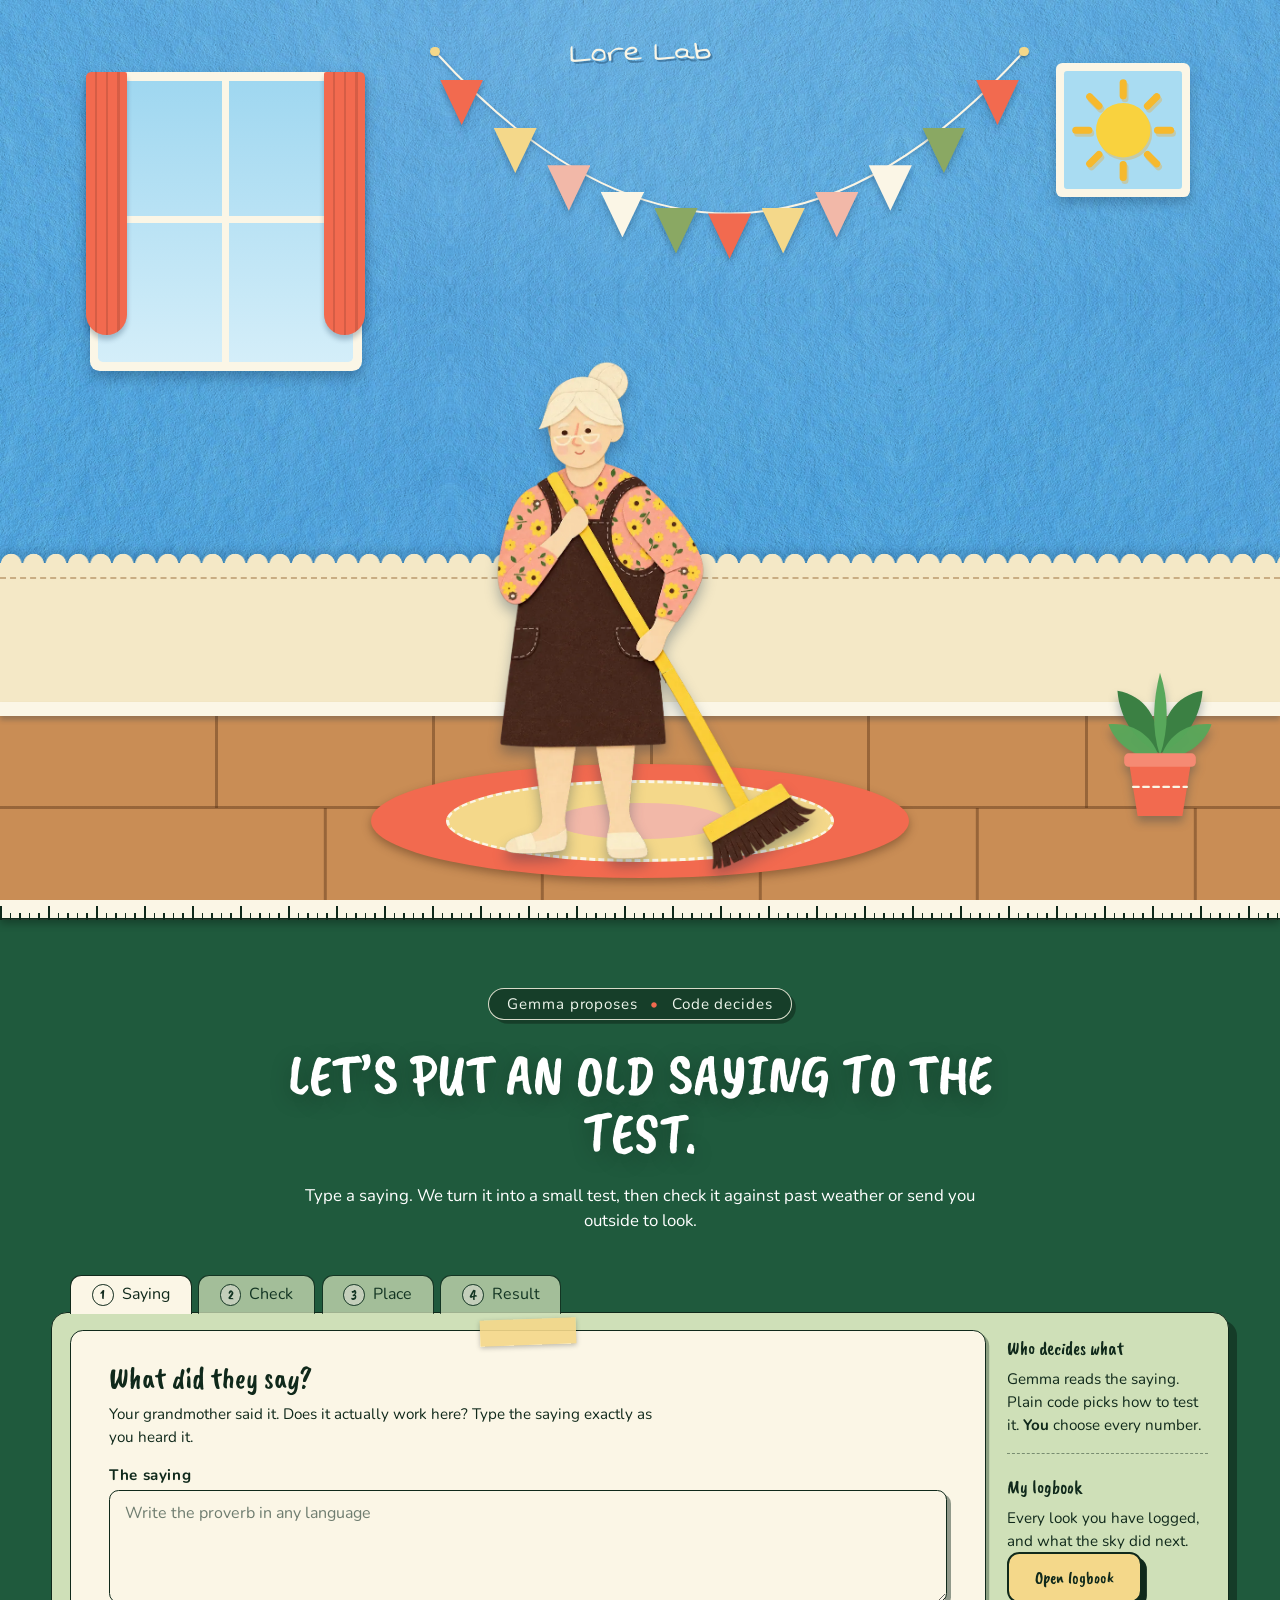
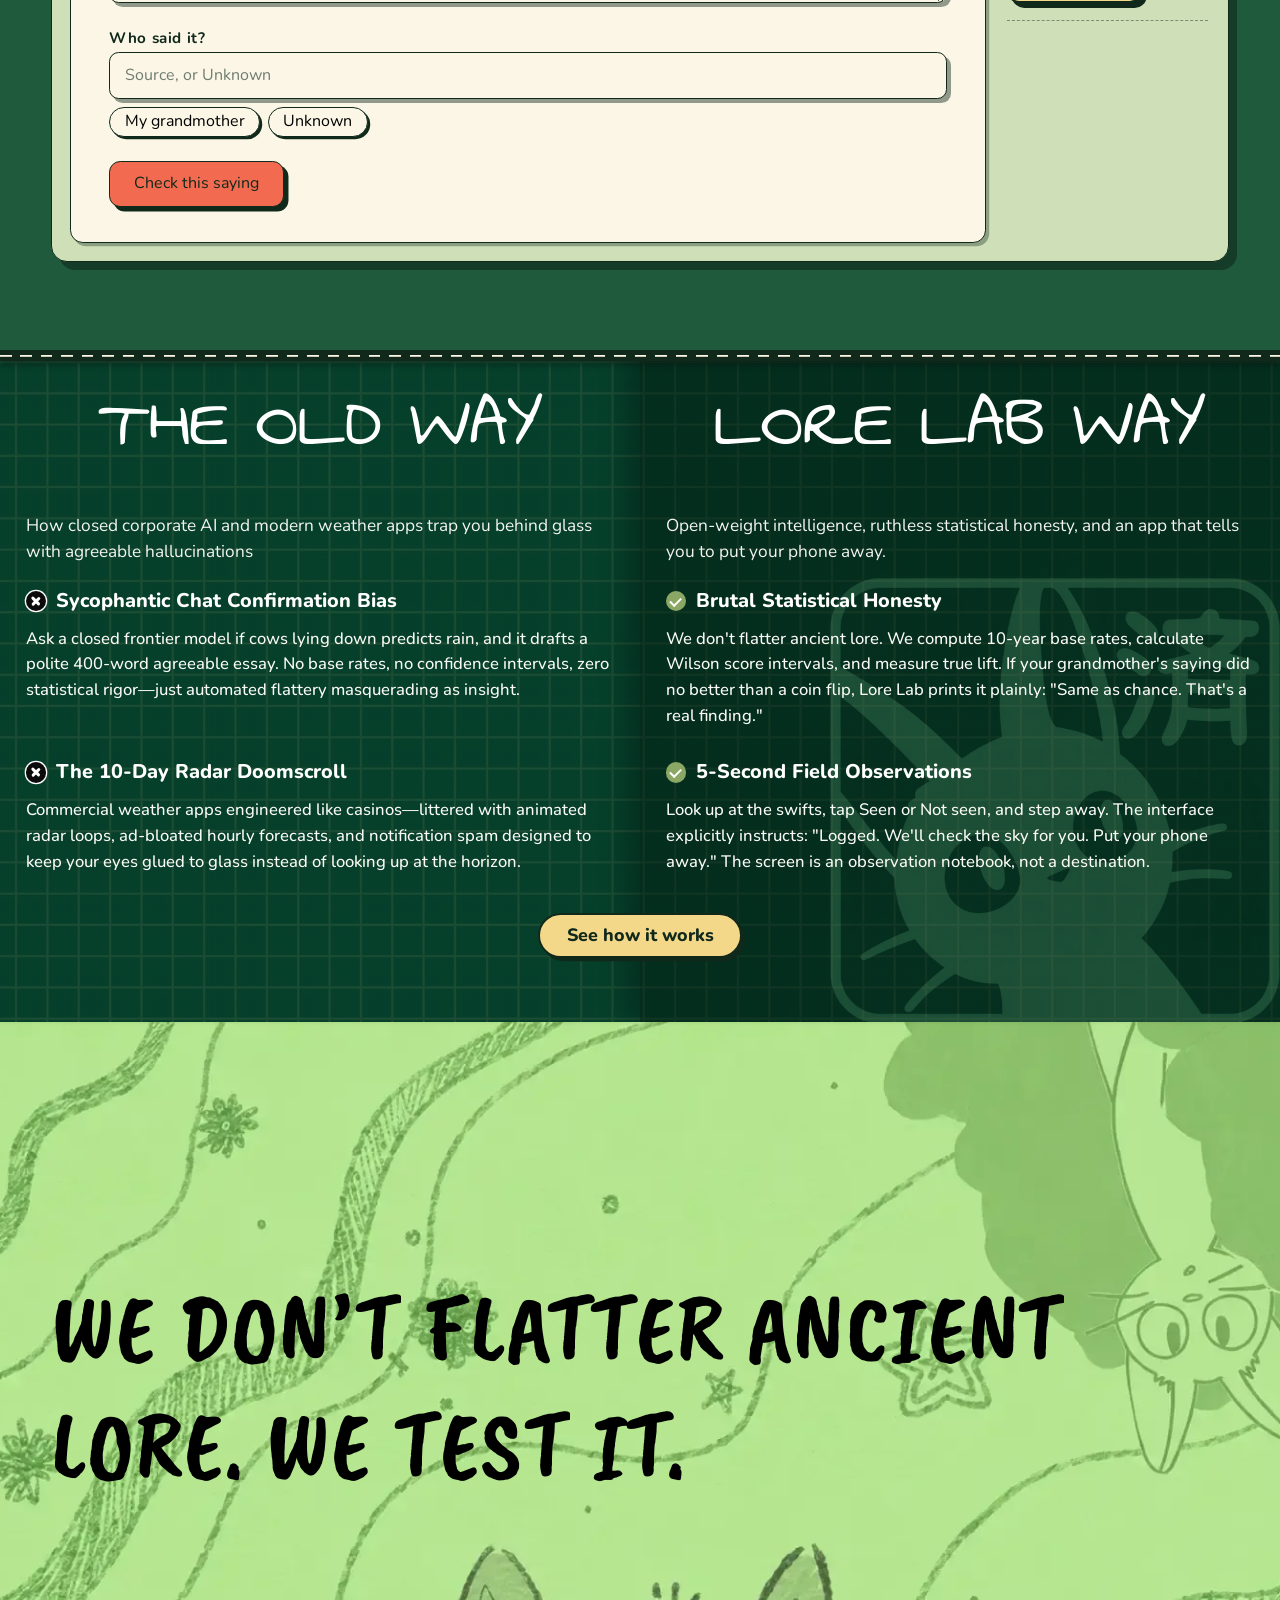
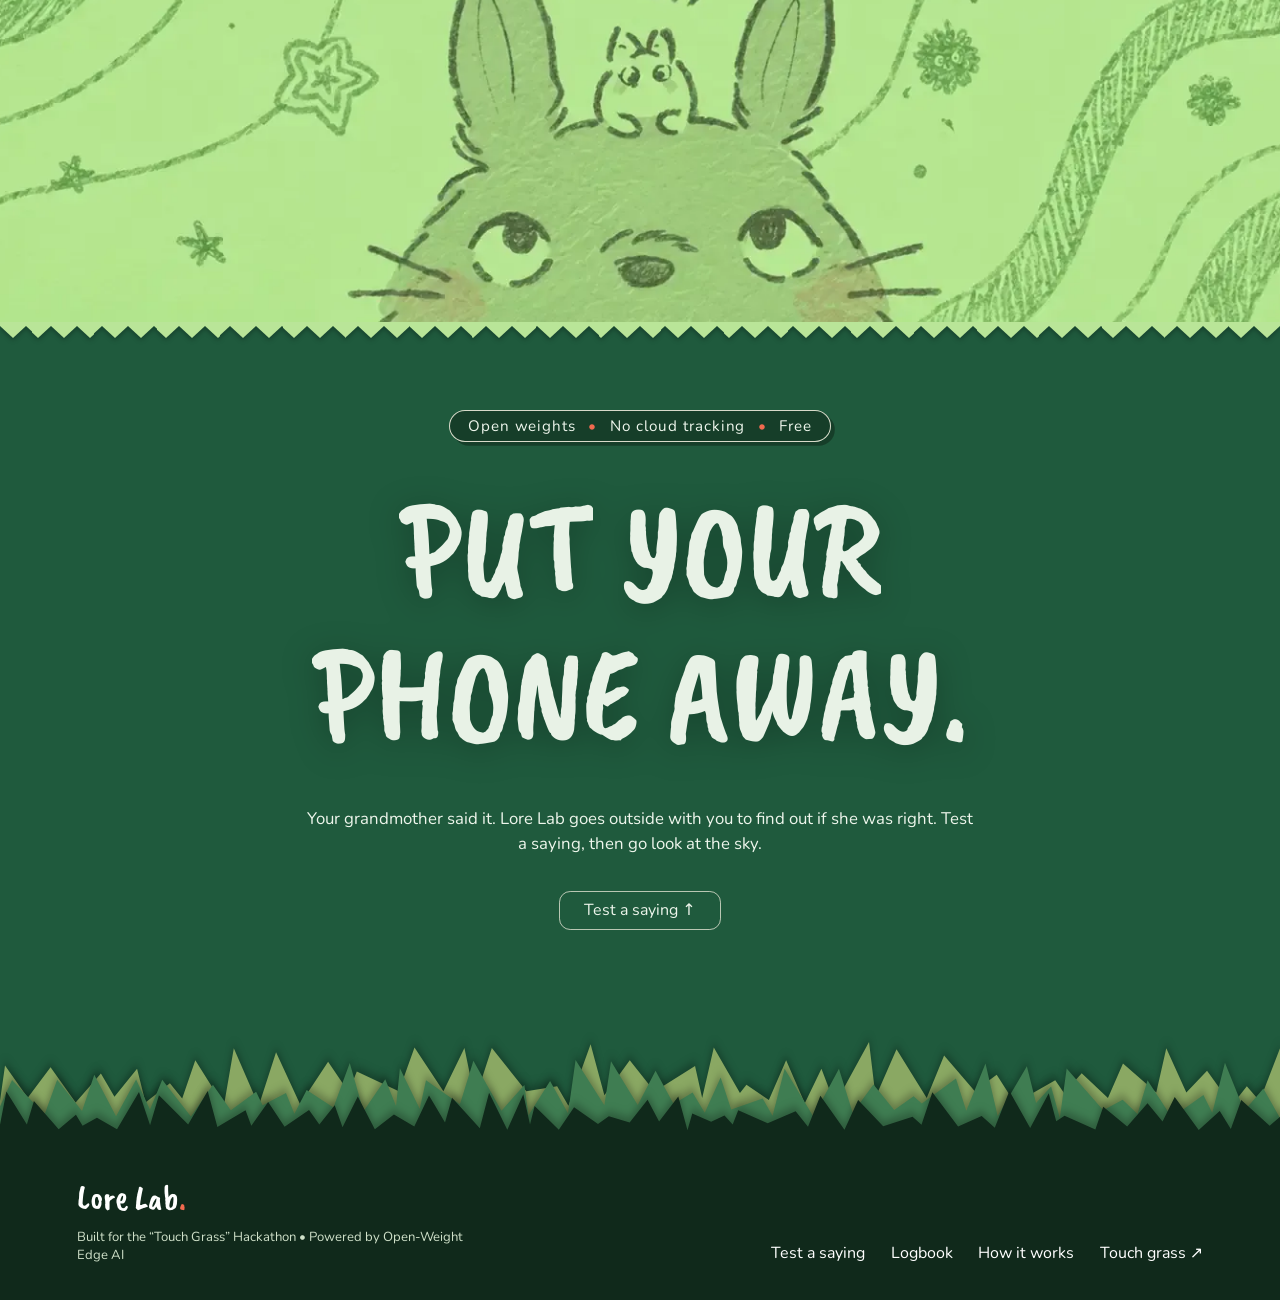
==== commit a3edc3e1: "Add phone bottom nav, offline page, and share preview tags - Phones (<=800px): nav becomes a fixed b" ====
--- a/frontend/index.html
+++ b/frontend/index.html
@@ -2,7 +2,7 @@
 <html lang="en">
 <head>
   <meta charset="UTF-8">
-  <meta name="viewport" content="width=device-width, initial-scale=1.0">
+  <meta name="viewport" content="width=device-width, initial-scale=1.0, viewport-fit=cover">
   <title>Lore Lab</title>
   <meta name="theme-color" content="#1f5a3d">
   <link rel="manifest" href="manifest.webmanifest">
@@ -13,9 +13,20 @@
   <meta name="apple-mobile-web-app-status-bar-style" content="default">
   <link rel="icon" href="data:image/svg+xml,<svg xmlns='http://www.w3.org/2000/svg' viewBox='0 0 100 100'><text y='.9em' font-size='90'>🌼</text></svg>">
   <meta property="og:type" content="website">
-  <meta property="og:title" content="Lore Lab">
-  <meta property="og:description" content="Lore Lab tests family weather sayings as honest experiments with open-weight Gemma. Then you go touch grass.">
+  <meta property="og:site_name" content="Lore Lab">
+  <meta property="og:url" content="https://YOUR-DOMAIN/">
+  <meta property="og:title" content="Lore Lab: test your family's weather sayings">
+  <meta property="og:description" content="Type a saying like &ldquo;red sky at night&rdquo;. Lore Lab checks it against ten years of real weather, then sends you outside to look.">
+  <meta property="og:image" content="https://YOUR-DOMAIN/assets/og-image.png">
+  <meta property="og:image:type" content="image/png">
+  <meta property="og:image:width" content="1200">
+  <meta property="og:image:height" content="630">
+  <meta property="og:image:alt" content="Lore Lab on a green notebook page, with the sayings Red sky at night, Cows lying down and Swallows flying low.">
   <meta name="twitter:card" content="summary_large_image">
+  <meta name="twitter:title" content="Lore Lab: test your family's weather sayings">
+  <meta name="twitter:description" content="Check an old weather saying against ten years of real weather, then go outside and look.">
+  <meta name="twitter:image" content="https://YOUR-DOMAIN/assets/og-image.png">
+  <meta name="twitter:image:alt" content="Lore Lab on a green notebook page, with the sayings Red sky at night, Cows lying down and Swallows flying low.">
   <meta name="description" content="Lore Lab tests family weather sayings as honest experiments with open-weight Gemma.">
   <link rel="preconnect" href="https://fonts.googleapis.com">
   <link rel="preconnect" href="https://fonts.gstatic.com" crossorigin>
@@ -23,13 +34,12 @@
   <!-- TEMPORARY: style.css and sections.css still name the old fonts. Delete this line after running swap-fonts.sh on them. -->
   <link href="https://fonts.googleapis.com/css2?family=Swanky+and+Moo+Moo&display=swap" rel="stylesheet">
   <link href="https://fonts.googleapis.com/css2?family=Nunito:wght@400;500;600;700;800&display=swap" rel="stylesheet">
-  <link rel="preload" as="image" href="assets/granny-body.webp" fetchpriority="high">
-  <link rel="preload" as="image" href="assets/granny-broom.webp" fetchpriority="high">
-  <link rel="preload" as="image" href="assets/sky-paper.jpg">
+  <script>try{if(!/[?&]skiploader/.test(location.search)&&(/[?&]loader/.test(location.search)||!sessionStorage.getItem("loreLoaderSeen")))["body","broom"].forEach(function(n){var l=document.createElement("link");l.rel="preload";l.as="image";l.href="assets/granny-"+n+".webp";l.fetchPriority="high";document.head.appendChild(l)})}catch(e){}</script>
   <link rel="stylesheet" href="style.css">
   <link rel="stylesheet" href="lore.css">
   <link rel="stylesheet" href="sections.css">
   <link rel="stylesheet" href="readability.css">
+  <link rel="stylesheet" href="mobile-nav.css">
   <script>(function(){var r=document.documentElement,seen=false,EVERY_VISIT=false;try{seen=(!EVERY_VISIT&&!!sessionStorage.getItem("loreLoaderSeen")&&!/[?&]loader/.test(location.search))||/[?&]skiploader/.test(location.search)}catch(e){}r.classList.add("js");r.classList.add(seen?"ld-skip":"is-loading")})();</script>
 </head>
 <body id="top">
@@ -93,8 +103,8 @@
       </div>
     </div>
 
-    <img class="hero__apple" src="assets/apple.webp" alt="" width="900" height="900" decoding="async">
-    <img class="hero__girl" src="assets/girl.webp" alt="" width="1100" height="1100" decoding="async">
+    <img class="hero__apple" src="assets/apple.webp" alt="" loading="lazy" width="900" height="900" decoding="async">
+    <img class="hero__girl" src="assets/girl.webp" alt="" loading="lazy" width="1100" height="1100" decoding="async">
     <a class="hero__scroll" href="#engine"><span>scroll down</span><i aria-hidden="true">&darr;</i></a>
   </main>
 
@@ -317,8 +327,8 @@
     }
   };
   </script>
-  <script src="script.js"></script>
-  <script src="lore.js"></script>
-  <script src="sections.js"></script>
+  <script defer src="script.js"></script>
+  <script defer src="lore.js"></script>
+  <script defer src="sections.js"></script>
 </body>
 </html>
--- a/frontend/readability.css
+++ b/frontend/readability.css
@@ -219,4 +219,25 @@
 @media (pointer:coarse){
   .lore-chip,.lore-btn,.lore-tab,.header__menu,.qr-btn{min-height:44px}
   .lore-chip{display:inline-flex;align-items:center;padding:.4em 1em}
-}+}
+
+/* quick-run: real steps + time estimate */
+.qr-steps{display:block}
+.qr-steps ol{list-style:none;margin:0;padding:0;display:grid;gap:.45em}
+.qr-steps li{display:flex;align-items:center;gap:.6em;font:700 1.05rem/1.3 var(--font-body);opacity:.55}
+.qr-steps li i{flex:none;width:1.1em;height:1.1em;border:.14em solid var(--ink);border-radius:50%;background:transparent}
+.qr-steps li.is-done{opacity:1}
+.qr-steps li.is-done i{background:#8aa863}
+.qr-steps li.is-now{opacity:1}
+.qr-steps li.is-now i{border-right-color:transparent;animation:qr-spin .8s linear infinite}
+.qr-eta{margin:.8em 0 0;font:600 .92rem/1.4 var(--font-body)}
+@media (prefers-reduced-motion:reduce){.qr-steps li.is-now i{animation:none;background:#f4d88a}}
+
+
+/* simplified review step */
+.lore-sum{margin:.6em 0 .3em;font:800 1.2em/1.35 var(--read-body);color:var(--deep)}
+.lore-edit{margin:.6em 0 1em}
+.lore-edit>summary{display:inline-block;padding:.35em 1em;font:800 1em/1.2 var(--read-body);cursor:pointer;background:#fbf6e6;border:.12em solid var(--ink);border-radius:999px;box-shadow:.14em .14em 0 var(--ink);list-style:none;min-height:44px;line-height:2}
+.lore-edit>summary::-webkit-details-marker{display:none}
+.lore-edit[open]>summary{background:#f4d88a}
+.lore-edit>.lore-grid2{margin-top:.9em}
--- a/frontend/mobile-nav.css
+++ b/frontend/mobile-nav.css
@@ -0,0 +1,40 @@
+/* Lore Lab · mobile-nav.css
+   Phones: the capsule nav becomes a fixed bottom tab bar (thumb reach).
+   Loaded LAST, after readability.css. To undo: delete the <link> to this file. */
+
+@media (max-width: 800px) {
+  /* the old Menu button has nothing left to open */
+  .header .header__menu { display: none; }
+
+  .header .header__nav {
+    position: fixed; left: 0; right: 0; bottom: 0; top: auto; z-index: 12;
+    display: flex; flex-direction: row; align-items: stretch; justify-content: space-between;
+    gap: .3rem; width: auto; margin: 0;
+    padding: .45rem .5rem calc(.45rem + env(safe-area-inset-bottom, 0px));
+    font-size: 13px; line-height: 1.15;
+    background: #fbf6e6; border: 0; border-top: .14rem solid #10291b; border-radius: 0;
+    box-shadow: 0 -.2rem 0 rgba(16,41,27,.18);
+  }
+  .header .header__nav a {
+    flex: 1 1 0; min-width: 0; min-height: 48px; margin: 0; padding: .35rem .25rem;
+    display: flex; align-items: center; justify-content: center; text-align: center;
+    font-weight: 800; white-space: normal; border-radius: .8rem;
+  }
+  .header .header__nav a span { display: block; }
+  .header .header__nav a.is-active { background: #f26a4f; box-shadow: .1rem .1rem 0 #10291b; }
+  /* "Touch grass" keeps its dark call-to-action look */
+  .header .header__nav a:last-child { margin: 0; background: #10291b; color: #fbf6e6; }
+  .header .header__nav a:last-child.is-active { background: #f4d88a; color: #10291b; }
+
+  /* keep the last content and the hero arrow clear of the bar */
+  body { padding-bottom: calc(66px + env(safe-area-inset-bottom, 0px)); }
+  .hero__scroll { bottom: calc(3.5vh + 66px); }
+  html { scroll-padding-bottom: calc(66px + env(safe-area-inset-bottom, 0px)); }
+
+  /* on-screen keyboard: don't let the bar sit on top of the text box */
+  body:has(input:focus, textarea:focus, select:focus) .header .header__nav { display: none; }
+}
+
+@media (max-width: 340px) {
+  .header .header__nav { font-size: 12px; gap: .15rem; }
+}
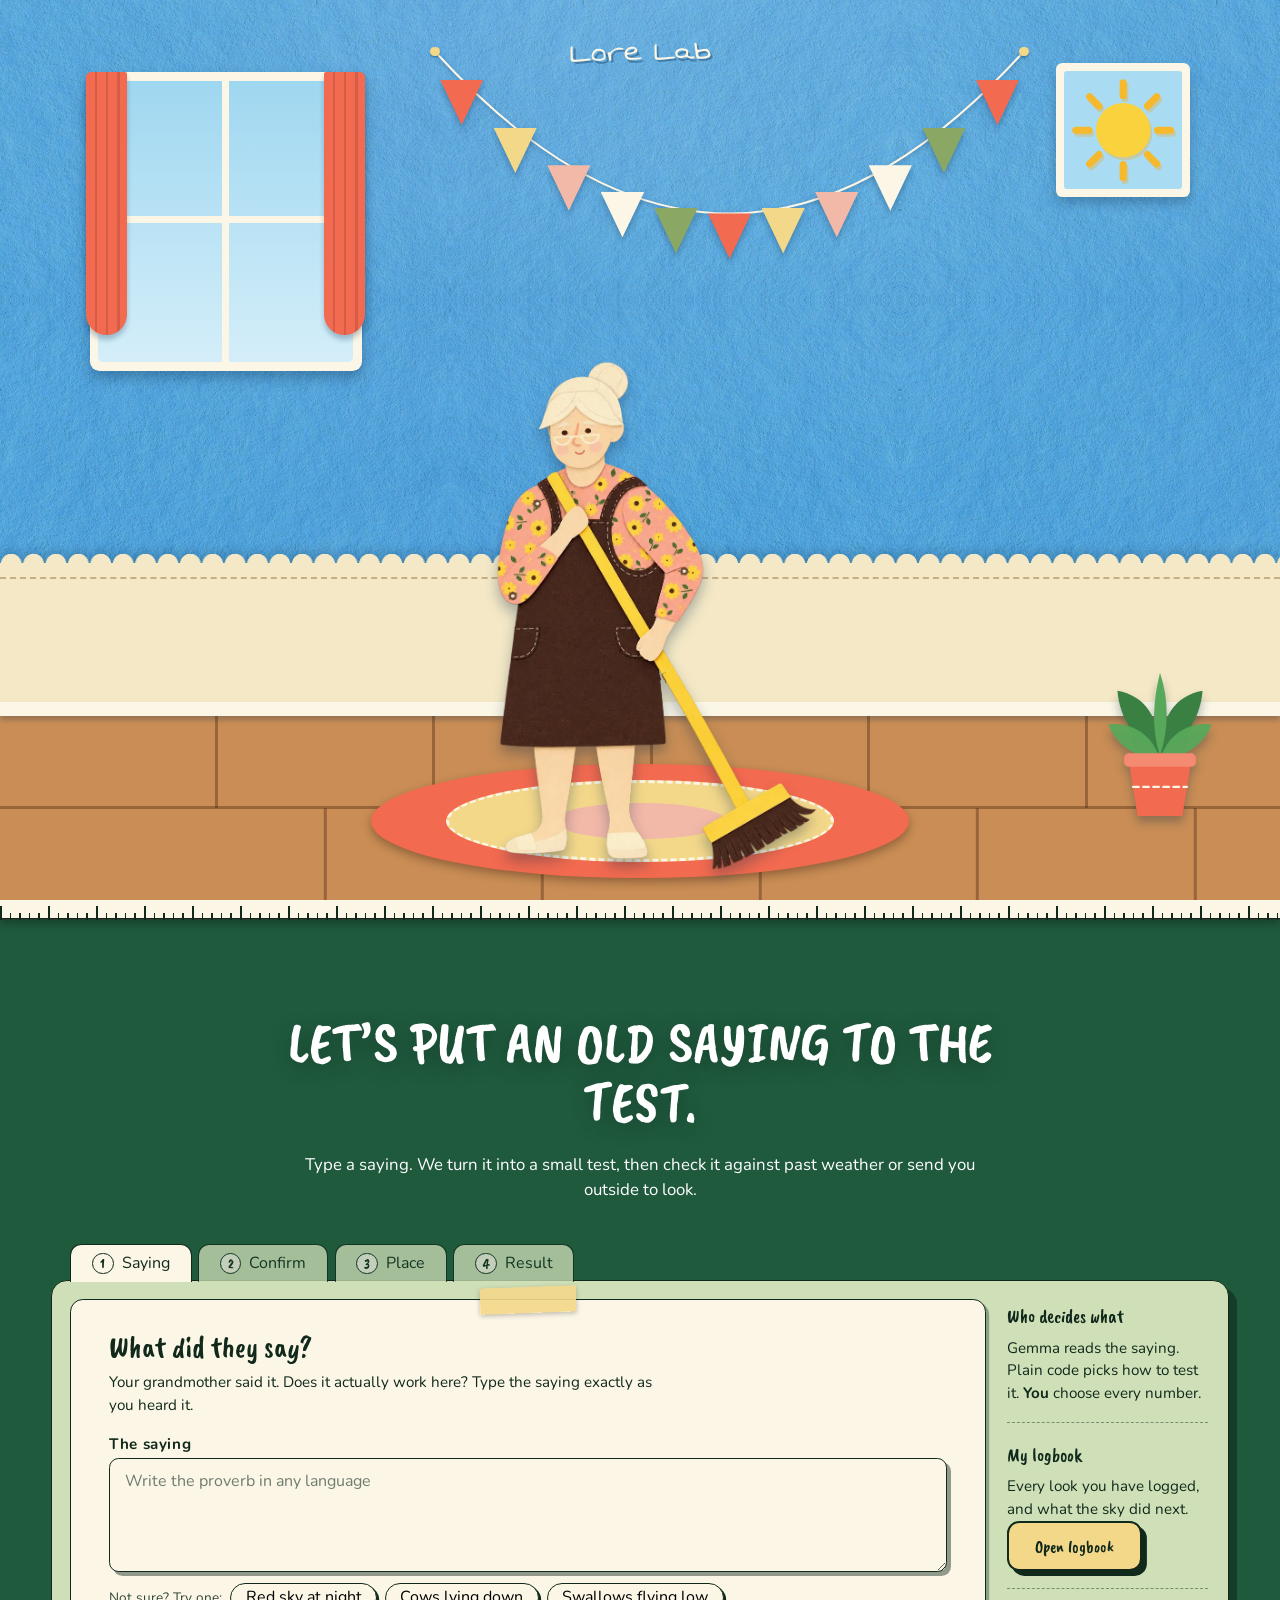
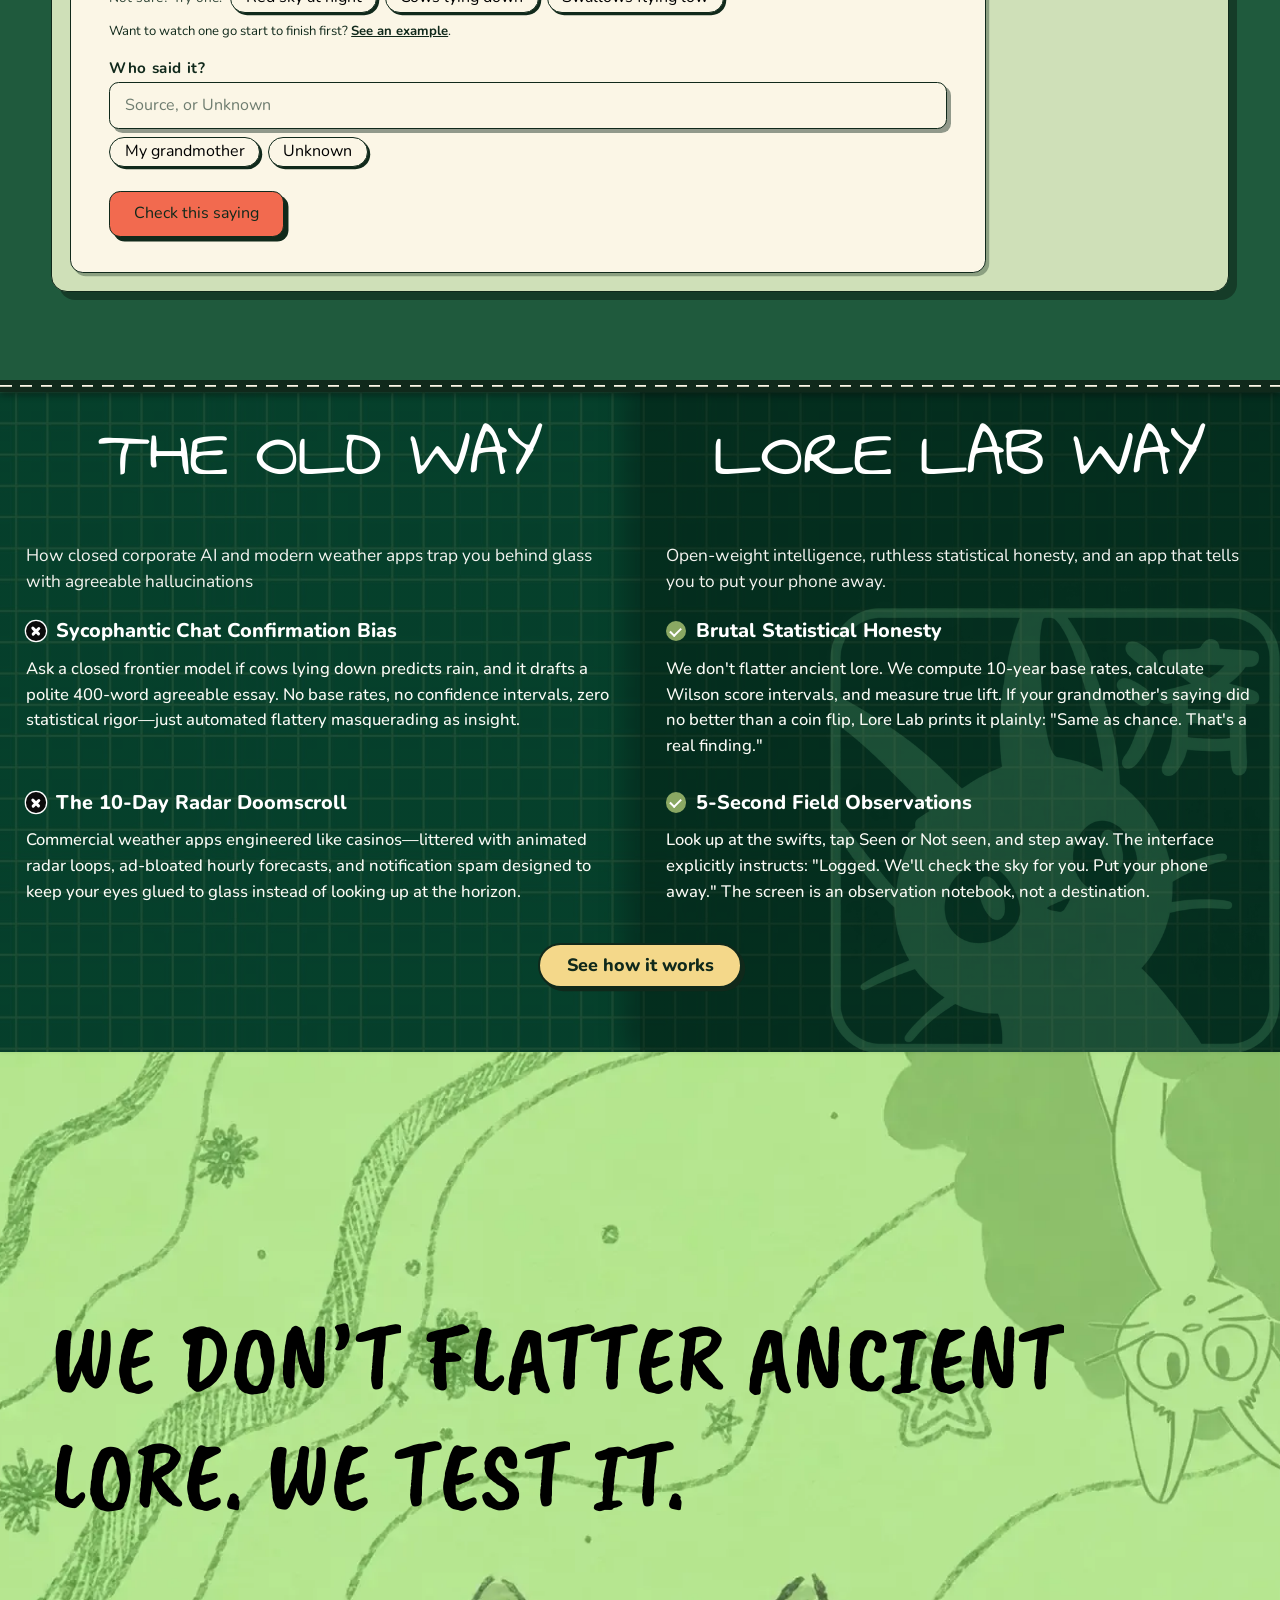
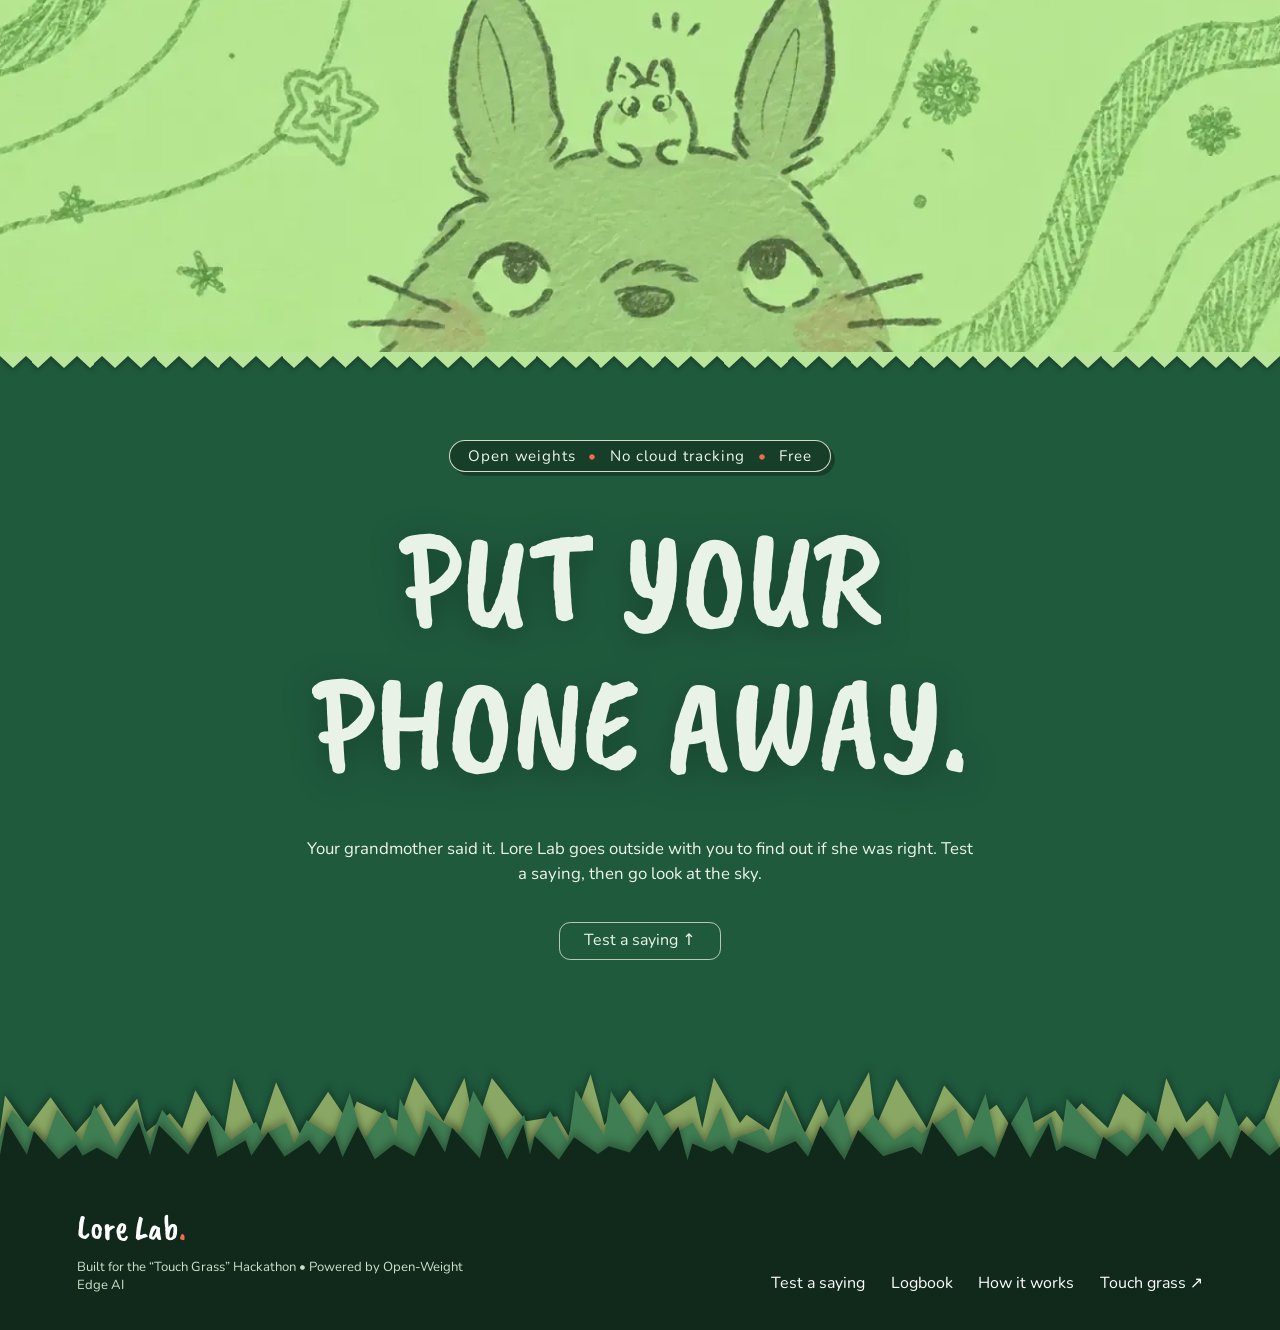
==== commit b9e2a6c8: "frontend updation" ====
--- a/frontend/index.html
+++ b/frontend/index.html
@@ -119,7 +119,6 @@
   <section class="lore lore-engine" id="engine" aria-labelledby="lore-engine-title">
     <div class="lore-wrap">
       <header class="lore-head lore-in">
-        <span class="lore-pill">Gemma proposes <i>&bull;</i> Code decides</span>
         <h2 class="lore-title" id="lore-engine-title">LET&rsquo;S PUT AN OLD SAYING TO THE TEST.</h2>
         <p class="lore-lede">Type a saying. We turn it into a small test, then check it against past weather or send you outside to look.</p>
       </header>
@@ -127,7 +126,7 @@
       <div class="lore-desk lore-in" id="lore-desk">
         <div class="lore-tabs" role="tablist" aria-label="Experiment steps">
           <button class="lore-tab is-active" role="tab" id="lore-tab-1" aria-controls="lore-p1" aria-selected="true" data-go="1"><b>1</b>Saying</button>
-          <button class="lore-tab" role="tab" id="lore-tab-2" aria-controls="lore-p2" aria-selected="false" data-go="2" disabled><b>2</b>Check</button>
+          <button class="lore-tab" role="tab" id="lore-tab-2" aria-controls="lore-p2" aria-selected="false" data-go="2" disabled><b>2</b>Confirm</button>
           <button class="lore-tab" role="tab" id="lore-tab-3" aria-controls="lore-p3" aria-selected="false" data-go="3" disabled><b>3</b>Place</button>
           <button class="lore-tab" role="tab" id="lore-tab-4" aria-controls="lore-p4" aria-selected="false" data-go="4" disabled><b>4</b>Result</button>
         </div>
@@ -139,6 +138,7 @@
               <form id="lore-form" novalidate>
                 <label for="lore-text">The saying</label>
                 <textarea class="lore-field" id="lore-text" rows="4" required placeholder="Write the proverb in any language"></textarea>
+                <div class="lore-chips lore-examples" id="lore-examples" aria-label="Example sayings" hidden></div>
                 <div class="lore-row">
                   <div>
                     <label for="lore-source">Who said it?</label>
--- a/frontend/lore.css
+++ b/frontend/lore.css
@@ -512,4 +512,254 @@
 .lore-cal__stamp{position:absolute;right:.5em;top:-1.6em;width:4.4em;height:auto;mix-blend-mode:multiply;rotate:12deg;opacity:0;scale:1.9;pointer-events:none;
   transition:opacity .3s ease,scale .5s cubic-bezier(.3,1.9,.5,1)}
 .lore-cal.is-done .lore-cal__stamp{opacity:.9;scale:1}
-@media(max-width:800px){.lore-cal .lore-field{font-size:16px}}+@media(max-width:800px){.lore-cal .lore-field{font-size:16px}}
+/* =========================================================
+   Field test v2: trail, look card, observation log, report, resume
+   Same device as the rest of the lab: ink borders, offset shadows,
+   notebook paper, felt-patch colours. Everything is .ft-* and em-based.
+   ========================================================= */
+.ft{display:flex;flex-direction:column;gap:1.7em;max-width:44em;margin:1.2em auto 0}
+.ft-sr{position:absolute;width:1px;height:1px;margin:-1px;overflow:hidden;clip:rect(0 0 0 0);white-space:nowrap}
+.ft-kick{margin:0 0 .3em;font-family:var(--font-body);font-size:.8em;letter-spacing:.1em;text-transform:uppercase;opacity:.8}
+.ft-q{margin:0 0 .7em;font-family:var(--font-body);font-size:1.45em;line-height:1.25}
+.ft-rule{margin:.8em 0 0;font-family:var(--font-body);font-size:.78em;line-height:1.35;opacity:.8}
+
+/* ---- trail: one daisy per sighting the report needs ---- */
+.ft-trail{position:relative;padding:1.3em 1.4em 1.2em;background:repeating-linear-gradient(180deg,transparent 0 1.9em,rgba(31,90,61,.14) 1.9em calc(1.9em + 1px)),#efe3bd;
+  border:.12em solid var(--ink);border-radius:1.2em;box-shadow:.4em .4em 0 rgba(16,41,27,.55)}
+.ft-flowers{display:flex;align-items:center;gap:.15em;margin:.5em 0 .6em}
+.ft-fl{flex:1 1 0;min-width:0;max-width:2.8em;height:auto;display:block;overflow:visible}
+.ft-fl .p{fill:#fffdf4;stroke:var(--ink);stroke-width:1.7}
+.ft-fl .c{fill:var(--butter);stroke:var(--ink);stroke-width:1.7}
+.ft-fl--wait .p{fill:none;stroke-dasharray:3 2.6}
+.ft-fl--wait .c{fill:var(--coral)}
+.ft-fl--off .p,.ft-fl--off .c{fill:none;stroke:rgba(16,41,27,.3);stroke-dasharray:1.5 3.6;stroke-linecap:round}
+.ft-fl--pop{transform-origin:50% 50%;animation:ft-pop .7s cubic-bezier(.3,1.9,.5,1) both}
+@keyframes ft-pop{from{scale:0;rotate:-60deg}to{scale:1;rotate:0deg}}
+.ft-extra{font-family:var(--font-display);font-size:1.1em;padding-left:.3em}
+.ft-count{margin:0;font-family:var(--font-body);font-size:.95em}
+.ft-count b{font-family:var(--font-display);font-weight:400;font-size:1.9em;line-height:1;margin-right:.15em}
+.ft-count span{opacity:.85}
+.ft-pebs{display:flex;align-items:center;gap:.6em;margin:.7em 0 0;font-family:var(--font-body);font-size:.85em}
+.ft-pebs__row{display:inline-flex;align-items:center;gap:.25em;flex-wrap:wrap}
+.ft-pebs i{width:.8em;height:.62em;border-radius:50% 45% 55% 50%;background:#b9ad8c;border:.1em solid var(--ink)}
+.ft-pebs em{font-style:normal;font-size:.9em}
+
+/* ---- look card (extends .lore-obs) ---- */
+.lore-obs.ft-look{max-width:none;margin:0}
+.ft-ask{margin:.1em 0 .6em;font-family:var(--font-display);font-size:1.7em;line-height:1.1}
+.ft-ask span{display:block;margin-bottom:.15em;font-family:var(--font-body);font-size:.45em;letter-spacing:.1em;text-transform:uppercase;opacity:.75}
+.ft-facts{display:grid;gap:.4em .9em;margin:.4em 0 1em;font-family:var(--font-body);font-size:.88em}
+.ft-facts div{display:grid;grid-template-columns:6.2em 1fr;gap:.6em;margin:0}
+.ft-facts dt{display:block;font-weight:700;opacity:.75}
+.ft-facts dd{display:block;margin:0}
+.ft-step{margin:.2em 0 .5em;padding:.5em .8em;font-family:var(--font-body);font-size:.88em;background:var(--sage-l);border:.1em dashed var(--ink);border-radius:.6em}
+.lore-seen .lore-btn small{font-family:var(--font-body);font-size:.5em;opacity:.8}
+.ft-d{margin-top:.8em}
+.ft-d>summary{cursor:pointer}
+.ft-d .lore-cal{margin-top:.8em}
+.ft-look.is-logged{background:#fffaf0;overflow:hidden}
+.ft-done__t{margin:.2em 0 .3em;font-family:var(--font-display);font-weight:400;font-size:1.9em;line-height:1.05;padding-right:3.6em}
+.ft-done__t:focus{outline:none}
+.ft-done__msg{margin:.2em 0 .8em;font-size:1em}
+.ft-phone{margin:1em 0 0;text-align:center;font-family:var(--font-display);font-size:1.4em}
+.ft-watch{margin:.6em 0;font-family:var(--font-body);font-size:.95em}
+.ft-stamp{position:absolute;right:1em;top:1.2em;padding:.15em .6em;font-family:var(--font-display);font-size:1.5em;letter-spacing:.06em;text-transform:uppercase;color:var(--coral);
+  border:.14em solid var(--coral);outline:.1em solid var(--coral);outline-offset:.14em;border-radius:.3em;rotate:-9deg;mix-blend-mode:multiply;animation:ft-stamp .55s cubic-bezier(.2,1.6,.4,1) both}
+@keyframes ft-stamp{from{scale:2.6;opacity:0}to{scale:1;opacity:.92}}
+.ft-next{position:relative;margin:.6em 0 0;padding:0;list-style:none;font-family:var(--font-body);font-size:.92em}
+.ft-next li{position:relative;display:grid;gap:.05em;padding:0 0 .9em 2em}
+.ft-next li:last-child{padding-bottom:0}
+.ft-next li::before{content:"";position:absolute;left:.3em;top:.3em;width:.8em;height:.8em;border-radius:50%;background:var(--cream);border:.14em dashed var(--ink)}
+.ft-next li::after{content:"";position:absolute;left:.62em;top:1.25em;bottom:-.1em;border-left:.12em dashed rgba(16,41,27,.45)}
+.ft-next li:last-child::after{display:none}
+.ft-next li.is-done::before{background:var(--sage);border-style:solid}
+.ft-next b{font-family:var(--font-display);font-weight:400;font-size:1.2em}
+
+/* ---- observation log ---- */
+.ft-logwrap{padding:0}
+.ft-sec__top{display:flex;justify-content:space-between;align-items:baseline;gap:1em;margin-bottom:.4em;padding-bottom:.3em;border-bottom:.14em solid var(--ink)}
+.ft-sec__top h4{margin:0;font-family:var(--font-display);font-weight:400;font-size:1.5em}
+.ft-sec__n{font-family:var(--font-body);font-size:.85em}
+.ft-log{margin:0;padding:0;list-style:none;font-family:var(--font-body)}
+.ft-ent{display:grid;grid-template-columns:5.6em 1fr auto;gap:.8em;align-items:start;padding:.65em 0;border-bottom:.1em dashed rgba(16,41,27,.4)}
+.ft-ent__d b,.ft-ent__d small{display:block}
+.ft-ent__d b{font-size:.88em}.ft-ent__d small{font-size:.78em;opacity:.75}
+.ft-ent__m{font-size:.92em;line-height:1.35}
+.ft-seenpill{display:inline-block;padding:0 .65em;border:.1em solid var(--ink);border-radius:999px;font-size:.9em}
+.ft-seenpill[data-seen="true"]{background:var(--sage-l)}
+.ft-seenpill[data-seen="false"]{background:var(--butter)}
+.ft-ent__n{display:block;margin-top:.2em;font-size:.88em;opacity:.85}
+.ft-hit{color:#1f5a3d}.ft-miss{color:#a8402b}
+.ft-ent .lore-st{font-size:.78em;margin-top:.1em}
+.ft-log--empty{padding:.6em 0 0}
+.ft-log--empty p{margin:0 0 .6em;opacity:.8}
+.ft-log--empty i{display:block;height:1.9em;border-bottom:.1em dashed rgba(16,41,27,.4)}
+.ft-more{margin-top:.5em;font-family:var(--font-body);font-size:.9em}
+.ft-more summary{cursor:pointer;padding:.3em 0}
+
+/* ---- report: a notebook page that fills in, then the real thing ---- */
+.ft-repwrap .lore-card{margin:0}
+.ft-rep__h{margin:.05em 0 .15em;font-family:var(--font-display);font-weight:400;font-size:1.9em;line-height:1.05}
+.ft-rep__q{margin:.2em 0;font-size:1.15em;line-height:1.3}
+.ft-rep__q small{display:block;font-size:.7em;opacity:.8}
+.ft-facts--rep{margin:.7em 0}
+.ft-facts--rep div{grid-template-columns:5.8em 1fr}
+.ft-slot{display:grid;gap:.15em;margin:.5em 0 .6em;padding:.8em 1em;font-family:var(--font-body);font-size:.92em;border:.14em dashed var(--ink);border-radius:.8em;background:rgba(244,216,138,.35)}
+.ft-slot__l{font-family:var(--font-display);font-size:1.5em;line-height:1;opacity:.55}
+.ft-willh{margin:1em 0 .2em;font-family:var(--font-display);font-size:1.15em}
+.ft-will{margin:0;padding-left:1.1em;font-family:var(--font-body);font-size:.88em;line-height:1.5}
+.ft-will b{margin-right:.3em}
+.ft-rep--final.is-new .lore-verdict{animation:ft-slam .6s .15s cubic-bezier(.2,1.6,.4,1) both}
+.ft-rep--final.is-new{animation:ft-rise .6s cubic-bezier(.2,.8,.2,1) both}
+@keyframes ft-slam{from{scale:2.6;rotate:-14deg;opacity:0}to{scale:1;rotate:-1.5deg;opacity:1}}
+@keyframes ft-rise{from{opacity:0;translate:0 1em}to{opacity:1;translate:0 0}}
+.ft-sharemsg{min-height:1.2em;margin:.5em 0 0;font-family:var(--font-body);font-size:.85em}
+.ft-rep .lore-actions{margin-top:1em}
+
+/* ---- actions ---- */
+.ft-actions .lore-actions{justify-content:center}
+.ft-stopbox{margin-top:1em;padding:1em;text-align:center;font-family:var(--font-body);background:var(--blush);border:.12em dashed var(--ink);border-radius:.8em}
+.ft-stopbox p{margin:0 0 .6em}
+
+/* ---- step 3 (before starting) ---- */
+.ft-how{display:grid;grid-template-columns:repeat(3,1fr);gap:.8em;margin:1.1em 0;padding:0;list-style:none;counter-reset:ft}
+.ft-how li{position:relative;padding:.8em .9em .8em 2.6em;font-family:var(--font-body);font-size:.88em;line-height:1.3;background:var(--sage-l);border:.1em solid var(--ink);border-radius:.7em;counter-increment:ft}
+.ft-how li::before{content:counter(ft);position:absolute;left:.55em;top:.5em;width:1.5em;height:1.5em;display:grid;place-items:center;font-family:var(--font-display);font-size:1.1em;background:var(--butter);border:.1em solid var(--ink);border-radius:50%}
+.ft-how b{display:block;font-family:var(--font-display);font-weight:400;font-size:1.25em}
+
+/* ---- step 1: field tests in progress ---- */
+.ft-resume{margin:0 0 1.4em;padding:1em 1.1em;background:var(--butter);border:.12em solid var(--ink);border-radius:.9em;box-shadow:.3em .3em 0 rgba(16,41,27,.5)}
+.ft-resume ul{margin:0;padding:0;list-style:none}
+.ft-resume li{display:flex;justify-content:space-between;align-items:center;gap:1em;flex-wrap:wrap;padding:.6em 0;border-top:.1em dashed rgba(16,41,27,.5)}
+.ft-resume li:first-child{border-top:0}
+.ft-resume li>span{flex:1 1 14em;font-family:var(--font-body)}
+.ft-resume small{display:block;font-size:.8em;opacity:.8}
+.ft-resume .lore-btn{min-height:2.5em;font-size:1em}
+
+@media(max-width:800px){
+  .ft{gap:1.4em}
+  .ft-trail{padding:1.1em 1em}
+  .ft-ent{grid-template-columns:4.6em 1fr;gap:.3em .7em}
+  .ft-ent .lore-st{grid-column:2;justify-self:start}
+  .ft-how{grid-template-columns:1fr}
+  .ft-facts div{grid-template-columns:5em 1fr}
+  .ft-stamp{font-size:1.2em}
+  .ft-done__t{font-size:1.6em}
+}
+
+/* ---- v2 polish from the first visual pass ---- */
+.ft-ent{grid-template-columns:5.6em 1fr auto}
+.ft-ent__d b{white-space:nowrap}
+.ft-look .lore-seen .lore-btn{font-size:1.3em}
+.ft-look.is-logged .ft-kick{padding-right:7.5em}
+.ft-stamp{top:.9em}
+.ft-rep__when{margin:-.1em 0 .5em;font-family:var(--font-body);font-size:.85em;opacity:.8}
+.ft-rep .lore-nums{display:grid;grid-template-columns:repeat(3,minmax(0,1fr));gap:.4em .8em}
+.ft-rep .lore-nums div{min-width:0}
+@media(max-width:800px){.ft-ent{grid-template-columns:5.4em 1fr}}
+
+/* =========================================================
+   The discovery: verdict hero + four beats (tested, evidence, reliability, next)
+   Content is in the page immediately; animation only staggers its arrival.
+   ========================================================= */
+.dv{position:relative;margin:.4em 0 1.4em;background:#fffaf0;border:.12em solid var(--ink);border-radius:1.3em;box-shadow:.5em .5em 0 rgba(16,41,27,.6);overflow:hidden;color:var(--ink)}
+.dv-hero{position:relative;padding:1.6em 1.6em 1.5em;border-bottom:.12em solid var(--ink);background:var(--butter)}
+.dv-hero[data-v="promising"]{background:var(--sage)}
+.dv-hero[data-v="chance"]{background:repeating-linear-gradient(135deg,#fbf6e6 0 .9em,#f3ecd3 .9em 1.8em)}
+.dv-hero[data-v="backfires"]{background:var(--coral)}
+.dv-kick{margin:0 0 .5em;font-family:var(--font-body);font-size:.8em;letter-spacing:.1em;text-transform:uppercase;opacity:.85}
+.dv-q{margin:0 0 .5em;font-family:var(--font-body);font-size:1.15em;line-height:1.3}
+.dv-q small{display:block;font-size:.7em;opacity:.85}
+.dv-hero .lore-verdict{background:#fffaf0;margin:.4em 0 .2em;animation:dv-slam .6s .15s cubic-bezier(.2,1.6,.4,1) both}
+.dv-head{margin:.2em 0 .3em;font-family:var(--font-display);font-weight:400;font-size:2.5em;line-height:1;animation:dv-rise .6s .4s cubic-bezier(.2,.8,.2,1) both}
+.dv-take{margin:0;max-width:34em;font-family:var(--font-body);font-size:1.05em;line-height:1.45;animation:dv-rise .6s .55s cubic-bezier(.2,.8,.2,1) both}
+@keyframes dv-slam{from{scale:2.6;rotate:-14deg;opacity:0}to{scale:1;rotate:-1.5deg;opacity:1}}
+@keyframes dv-rise{from{opacity:0;translate:0 .8em}to{opacity:1;translate:0 0}}
+
+.dv-sec{padding:1.2em 1.6em 1.3em;border-top:.1em dashed rgba(16,41,27,.45);animation:dv-rise .6s var(--d,0s) cubic-bezier(.2,.8,.2,1) both}
+.dv-hero+.dv-sec{border-top:0}
+.dv-sec h5{display:flex;align-items:center;gap:.6em;margin:0 0 .7em;font-family:var(--font-display);font-weight:400;font-size:1.45em;line-height:1.1}
+.dv-sec h5 i{flex:none;width:1.45em;height:1.45em;display:grid;place-items:center;font-style:normal;font-size:.8em;background:var(--butter);border:.1em solid var(--ink);border-radius:50%}
+.dv-sec p{margin:.5em 0;font-family:var(--font-body);font-size:.95em;line-height:1.4}
+.dv-sec p b{font-weight:700}
+
+.dv-dl{margin:0;font-family:var(--font-body);font-size:.92em}
+.dv-dl div{display:grid;grid-template-columns:8.2em 1fr;gap:.2em .9em;padding:.45em 0;border-bottom:.1em dashed rgba(16,41,27,.25)}
+.dv-dl div:last-child{border-bottom:0}
+.dv-dl dt{font-weight:700;opacity:.75}
+.dv-dl dd{margin:0}
+.dv-dl small{display:block;margin-top:.15em;font-size:.88em;opacity:.85}
+
+.dv-cmp{display:grid;gap:.7em;margin:.2em 0 .6em}
+.dv-row{display:grid;grid-template-columns:minmax(0,1fr) auto;gap:.15em .8em;align-items:center;font-family:var(--font-body);font-size:.9em}
+.dv-row span{grid-column:1/-1}
+.dv-row b{font-family:var(--font-display);font-weight:400;font-size:1.9em;line-height:1;min-width:2.3em;text-align:right}
+.dv-track{height:1.25em;background:rgba(16,41,27,.08);border:.1em solid var(--ink);border-radius:99px;overflow:hidden}
+.dv-fill{display:block;height:100%;transform-origin:left center;animation:dv-grow .9s 1s cubic-bezier(.2,.8,.2,1) both}
+.dv-fill--hit{background:var(--sage)}
+.dv-fill--base{background:var(--coral);animation-delay:1.15s}
+@keyframes dv-grow{from{transform:scaleX(0)}to{transform:scaleX(1)}}
+.dv-lift{padding:.4em .8em;background:var(--sage-l);border:.1em dashed var(--ink);border-radius:.6em}
+.dv-lift b{font-family:var(--font-display);font-weight:400;font-size:1.3em;margin-right:.2em}
+.dv-plain{font-size:1em}
+
+.dv-rel{display:flex;align-items:center;gap:.7em;margin:.1em 0 .2em}
+.dv-rel b{font-family:var(--font-display);font-weight:400;font-size:1.7em;line-height:1}
+.dv-pips{display:inline-flex;gap:.25em}
+.dv-pips i{width:1.5em;height:.8em;border:.1em solid var(--ink);border-radius:99px;background:transparent}
+.dv-rel[data-l="1"] .dv-pips i:nth-child(-n+1){background:var(--coral)}
+.dv-rel[data-l="2"] .dv-pips i:nth-child(-n+2){background:var(--butter)}
+.dv-rel[data-l="3"] .dv-pips i{background:var(--sage)}
+.dv-sec .lore-bar{margin-top:1em}
+.dv-limits{padding-top:.5em;border-top:.1em dashed rgba(16,41,27,.35);font-size:.85em!important}
+.dv-ruled{margin-top:.5em;font-family:var(--font-body);font-size:.85em}
+.dv-ruled summary{cursor:pointer}
+.dv-ruled p{font-size:1em!important}
+
+.dv-srvnext{padding:.5em .8em;background:var(--butter);border:.1em solid var(--ink);border-radius:.6em}
+.dv-next{margin:.4em 0 0;padding:0;list-style:none;display:grid;gap:.8em}
+.dv-next li{display:grid;gap:.25em;padding:.8em 1em;background:rgba(207,224,184,.55);border:.1em solid var(--ink);border-radius:.8em;font-family:var(--font-body)}
+.dv-next b{font-family:var(--font-display);font-weight:400;font-size:1.3em;line-height:1.1}
+.dv-next span{font-size:.92em;line-height:1.4}
+.dv-next .lore-btn{justify-self:start;margin-top:.4em;min-height:2.6em;font-size:1em}
+.dv-foot{margin:-.4em 0 1em;display:flex;justify-content:center}
+
+/* inside the field report and quick-run */
+.ft-rep--final .dv{margin-bottom:.8em}
+.qr-box .dv{margin:.4em 0 1em;box-shadow:.4em .4em 0 rgba(16,41,27,.5)}
+
+@media(max-width:800px){
+  .dv-hero{padding:1.3em 1.1em 1.2em}
+  .dv-head{font-size:2.1em}
+  .dv-sec{padding:1.1em 1.1em 1.2em}
+  .dv-dl div{grid-template-columns:1fr;gap:.1em}
+  .dv-next .lore-btn{width:100%;justify-self:stretch}
+}
+
+/* =========================================================
+   Progressive explaining, in context. The full story lives on the
+   "How it works" page; here a concept is explained only where it appears.
+   ========================================================= */
+.lore-learn>summary:focus-visible,.lore-term:focus-visible{outline:.18em solid var(--coral);outline-offset:.18em}
+
+/* ---- the "why" tucked inside each step ---- */
+.lore-learn{margin-top:.9em;font-family:var(--font-body);font-size:.85em}
+.lore-learn>summary{cursor:pointer;display:inline-block;color:inherit;text-decoration:underline wavy;text-underline-offset:.2em}
+.lore-learn>p{margin:.5em 0 0;padding:.1em 0 .1em .8em;border-left:.15em solid var(--ink);line-height:1.45;max-width:36em}
+
+/* ---- tap-to-define terms ---- */
+.lore-term{display:inline;margin:0;padding:0;font:inherit;color:inherit;background:none;border:0;border-bottom:.12em dotted currentColor;cursor:help;text-align:inherit}
+.lore-term::after{content:"?";display:inline-grid;place-items:center;width:1.15em;height:1.15em;margin-left:.25em;font-size:.72em;font-weight:800;vertical-align:.12em;background:var(--butter);color:var(--ink);border:.1em solid var(--ink);border-radius:50%}
+.lore-term[aria-expanded="true"]::after{content:"×";background:var(--ink);color:var(--butter)}
+.lore-def{margin:.5em 0 .3em!important;padding:.6em .9em;font-family:var(--font-body);font-size:.88em!important;line-height:1.45;color:var(--ink);background:#fffaf0;border:.1em dashed var(--ink);border-radius:.6em;animation:lore-defin .25s ease both}
+
+@keyframes lore-defin{from{opacity:0;translate:0 -.4em}to{opacity:1;translate:0 0}}
+
+/* ---- step 1 example chips ---- */
+.lore-examples{align-items:center;margin:.3em 0 .6em}
+.lore-examples__l{font-family:var(--font-body);font-size:.85em;opacity:.85}
+
+.lore-learn__more{display:inline-block;margin-top:.5em;margin-left:.8em;font-weight:700;color:inherit}
+.lore-examples__see{flex-basis:100%;margin-top:.1em;font-family:var(--font-body);font-size:.82em}
+.lore-examples__see a{color:inherit;font-weight:700}
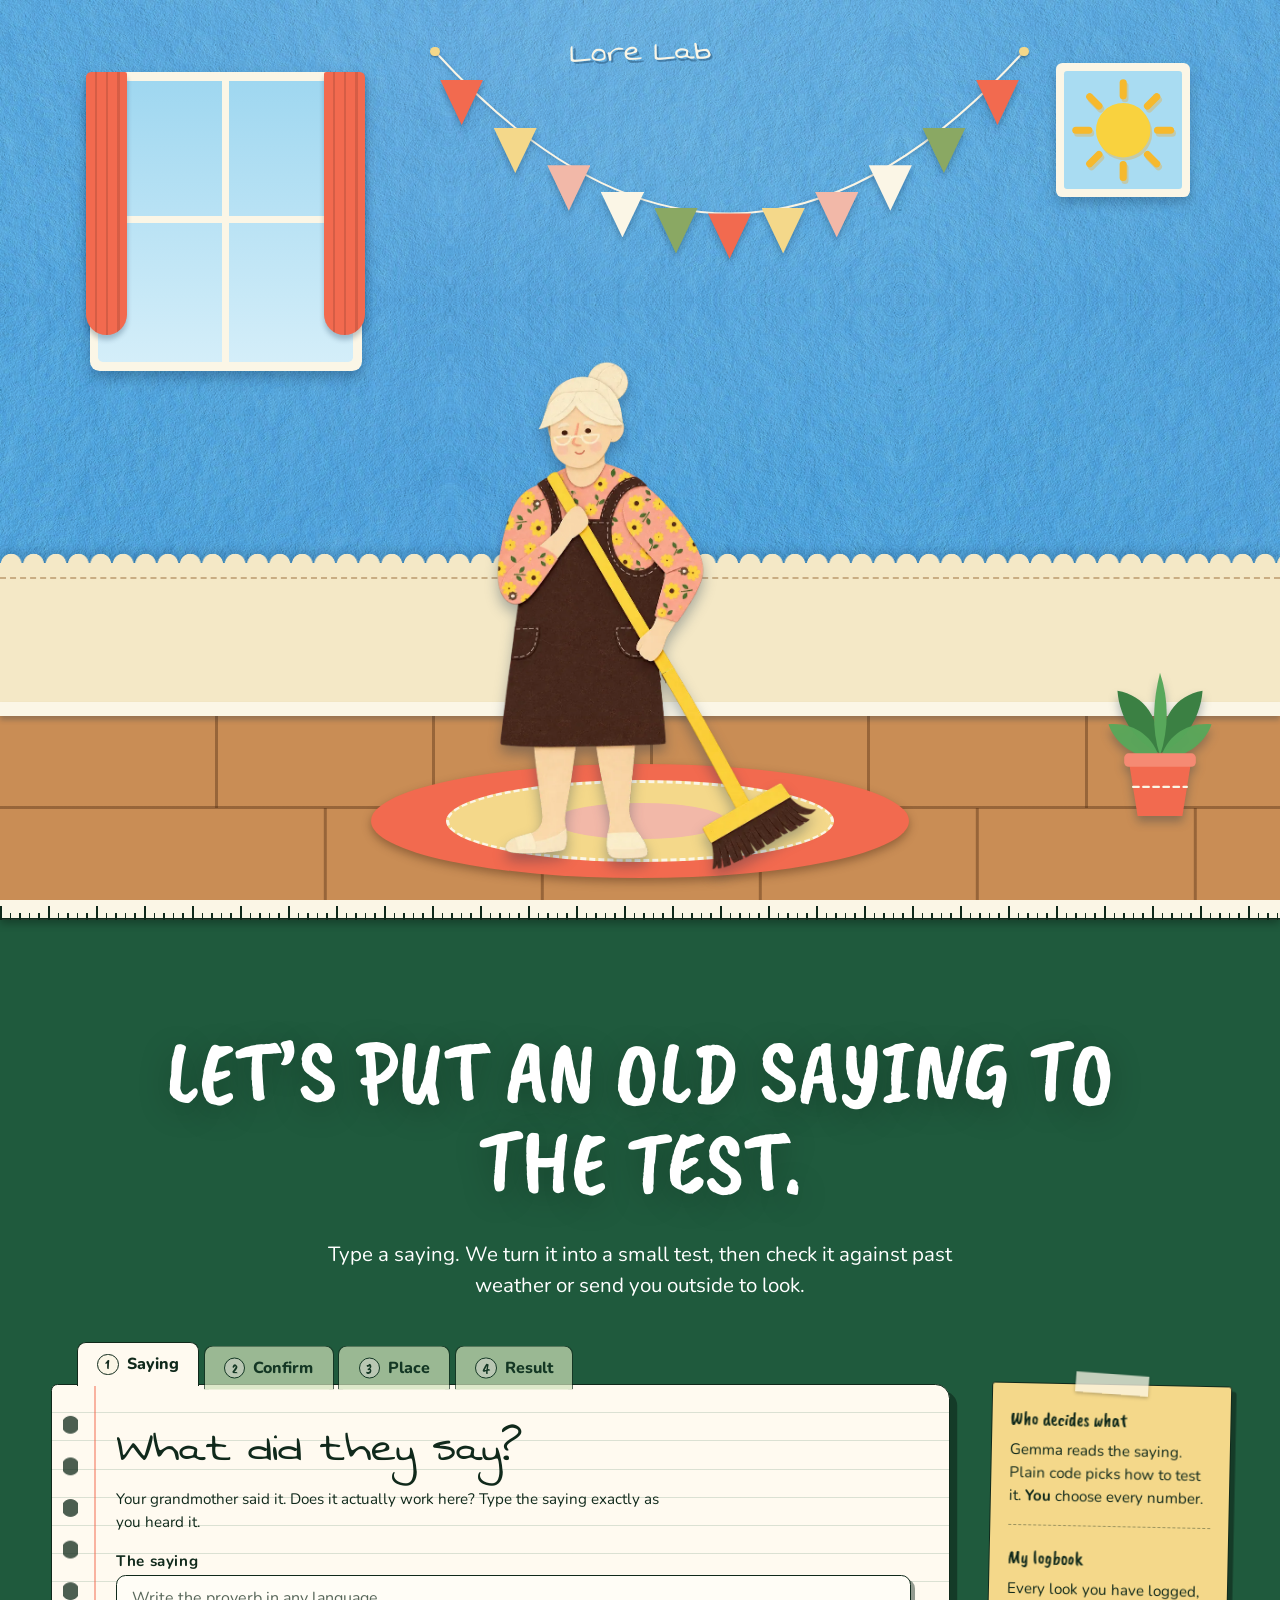
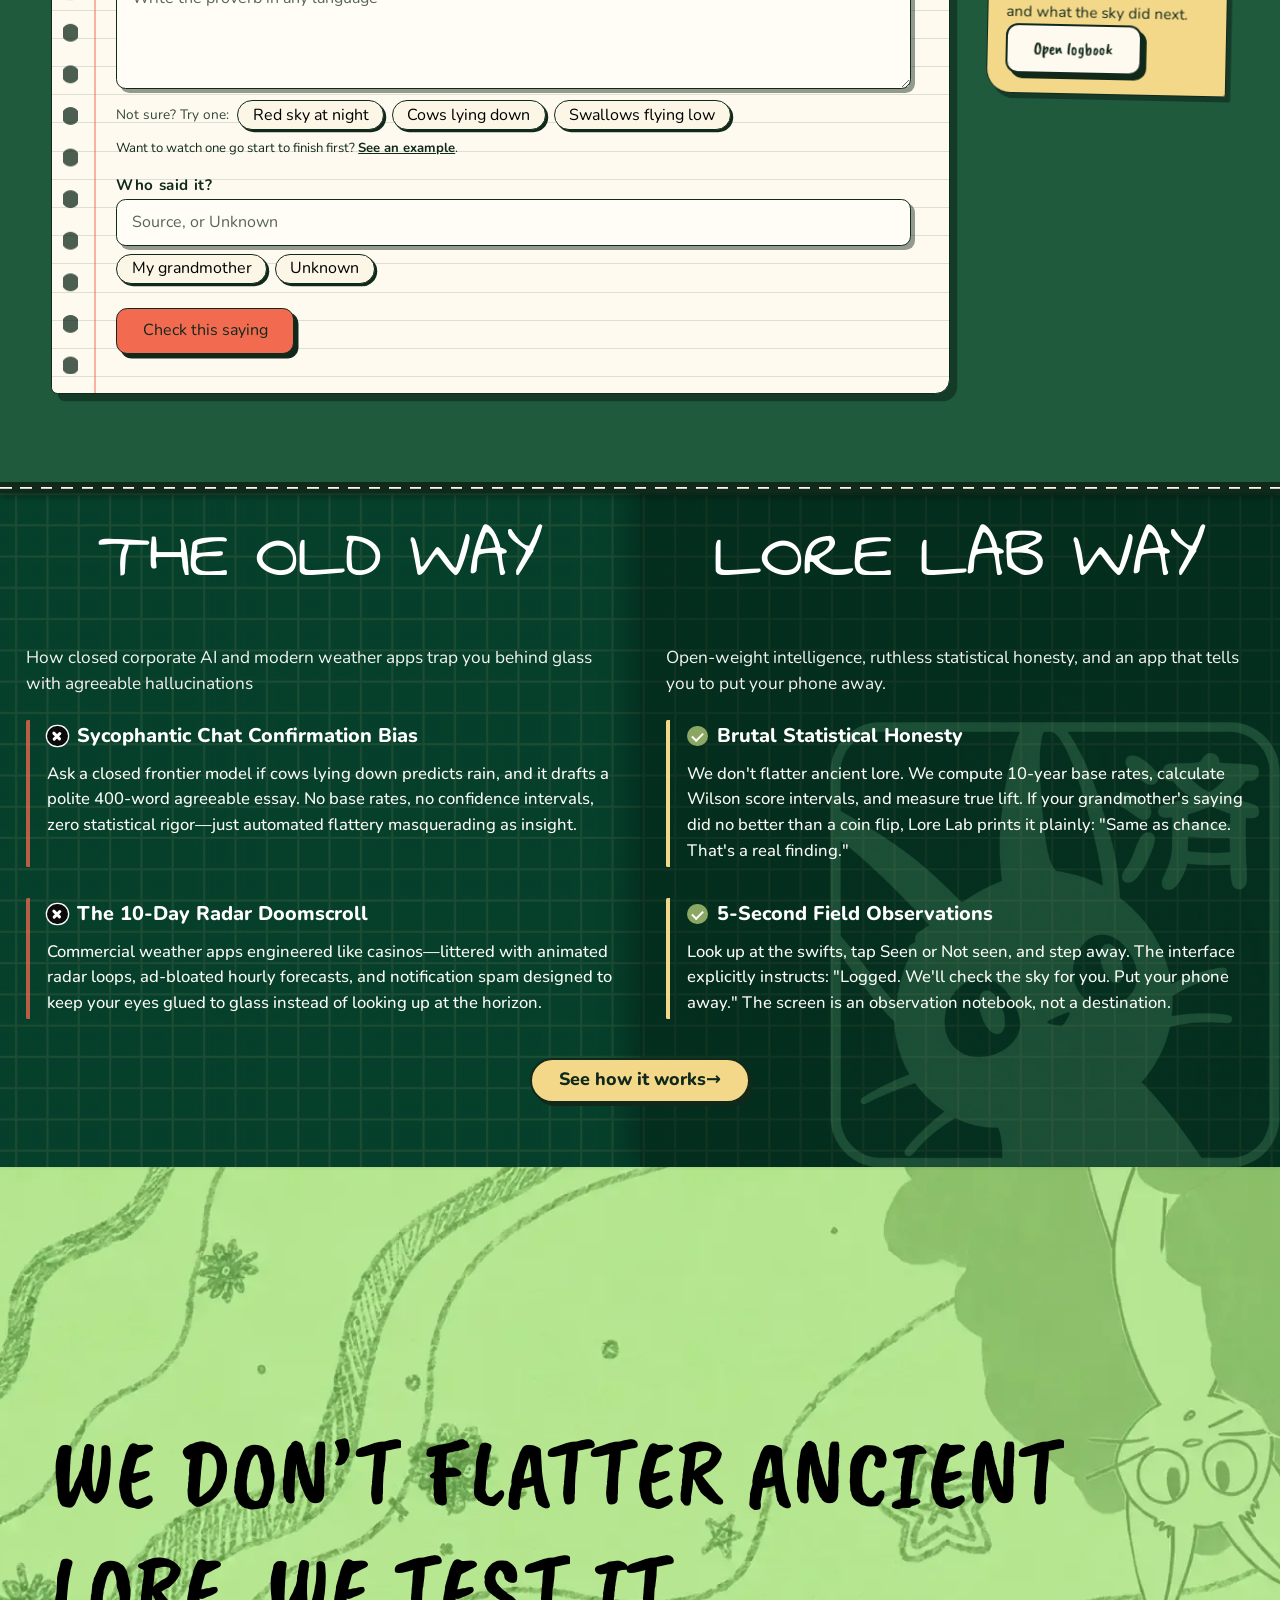
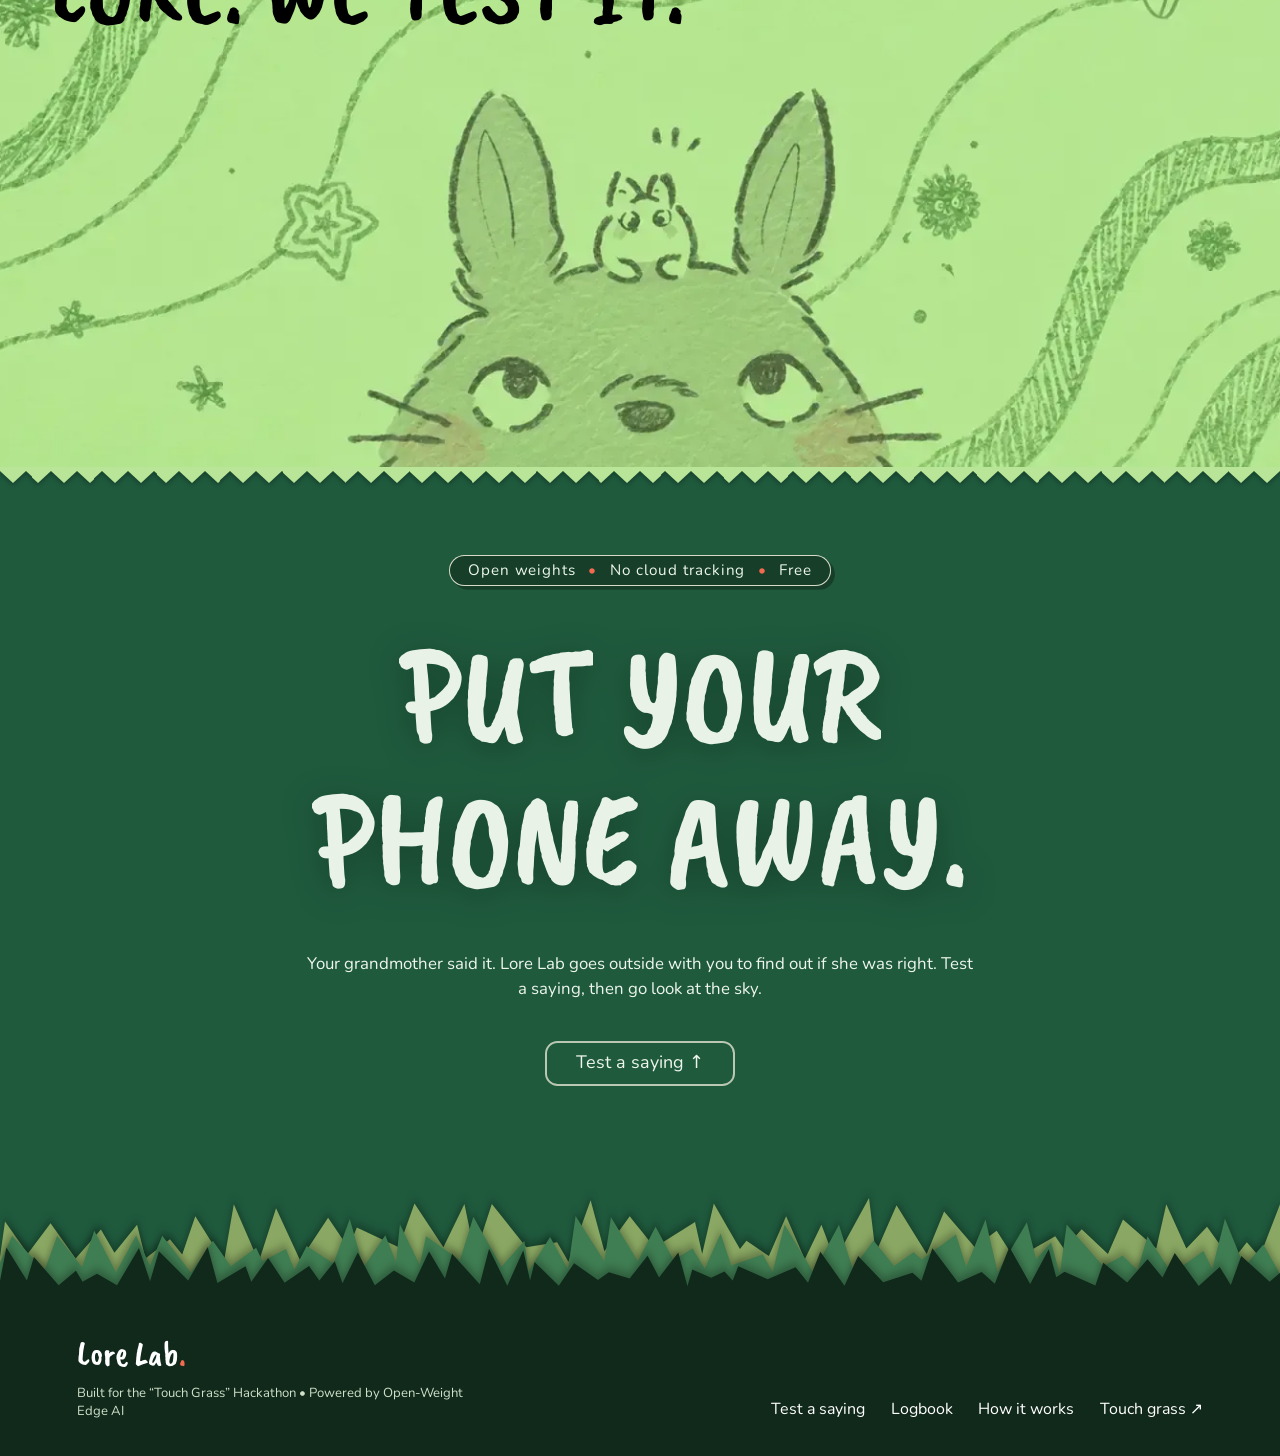
==== commit 749a1059: "fontend updated" ====
--- a/frontend/index.html
+++ b/frontend/index.html
@@ -39,6 +39,8 @@
   <link rel="stylesheet" href="lore.css">
   <link rel="stylesheet" href="sections.css">
   <link rel="stylesheet" href="readability.css">
+  <link rel="stylesheet" href="notebook-design.css">
+  <link rel="stylesheet" href="delight.css">
   <link rel="stylesheet" href="mobile-nav.css">
   <script>(function(){var r=document.documentElement,seen=false,EVERY_VISIT=false;try{seen=(!EVERY_VISIT&&!!sessionStorage.getItem("loreLoaderSeen")&&!/[?&]loader/.test(location.search))||/[?&]skiploader/.test(location.search)}catch(e){}r.classList.add("js");r.classList.add(seen?"ld-skip":"is-loading")})();</script>
 </head>
--- a/frontend/lore.css
+++ b/frontend/lore.css
@@ -752,9 +752,9 @@
 .lore-term{display:inline;margin:0;padding:0;font:inherit;color:inherit;background:none;border:0;border-bottom:.12em dotted currentColor;cursor:help;text-align:inherit}
 .lore-term::after{content:"?";display:inline-grid;place-items:center;width:1.15em;height:1.15em;margin-left:.25em;font-size:.72em;font-weight:800;vertical-align:.12em;background:var(--butter);color:var(--ink);border:.1em solid var(--ink);border-radius:50%}
 .lore-term[aria-expanded="true"]::after{content:"×";background:var(--ink);color:var(--butter)}
-.lore-def{margin:.5em 0 .3em!important;padding:.6em .9em;font-family:var(--font-body);font-size:.88em!important;line-height:1.45;color:var(--ink);background:#fffaf0;border:.1em dashed var(--ink);border-radius:.6em;animation:lore-defin .25s ease both}
-
-@keyframes lore-defin{from{opacity:0;translate:0 -.4em}to{opacity:1;translate:0 0}}
+.lore-def{margin:.5em 0 .3em!important;padding:.6em .9em;font-family:var(--font-body);font-size:.88em!important;line-height:1.45;color:var(--ink);background:#fffaf0;border:.1em dashed var(--ink);border-radius:.6em;animation:lore-define .25s ease both}
+
+@keyframes lore-define{from{opacity:0;translate:0 -.4em}to{opacity:1;translate:0 0}}
 
 /* ---- step 1 example chips ---- */
 .lore-examples{align-items:center;margin:.3em 0 .6em}
--- a/frontend/notebook-design.css
+++ b/frontend/notebook-design.css
@@ -0,0 +1,251 @@
+  /* =========================================================
+    Lore Lab · notebook-design.css
+    Load AFTER readability.css and BEFORE mobile-nav.css (index.html + how-it-works.html).
+    To undo everything: delete the <link> to this file.
+
+    One idea per section, so the page stops reading as "the same card, 30 times":
+      Engine        = a ruled notebook page on the desk, with folder tabs and a taped sticky note
+      Architecture  = a chalk-grid blueprint pinned to the wall
+      Field Report  = a stamped lab page, with the walkthrough as ink-ruled columns (no boxes)
+    ========================================================= */
+
+  :root{
+    --ll-hand:"Swanky and Moo Moo","Caveat Brush","Chalkboard SE","Comic Sans MS",cursive;
+    --ll-body:"Nunito","Segoe UI",system-ui,-apple-system,sans-serif;
+    --ll-ink:#10291b; --ll-paper:#fffaf0; --ll-cream:#fbf6e6; --ll-butter:#f4d88a; --ll-coral:#f26a4f;
+    --ll-stamp:#b53e28;                       /* coral darkened to 5:1 on paper */
+    --ll-rule:rgba(31,90,61,.16);
+    /* fluid type: one display size per section, steps below it */
+    --ll-h-xl:clamp(2.4rem,1.2rem + 5.6vw,5.6rem);
+    --ll-h-lg:clamp(1.9rem,1.2rem + 2.6vw,3.4rem);
+    --ll-h-md:clamp(1.35rem,1.1rem + 1vw,2rem);
+    --ll-small:clamp(13px,.8rem + .15vw,15px);
+  }
+
+  /* ---------- 0. Shared: swap mono "dashboard" labels for friendly sentence-case labels ---------- */
+  .ax__kicker,.ax__kicker b,.ax__kicker span,
+  .ax-row__tag,.ax-row__io dt,.ax-row__talks,
+  .ax__chips button,.ax__cap b,.ax-stepn,
+  .run-st__who,.px__pill,.px-card__tag,.px-score__cap,.px-input__label{
+    font-family:var(--ll-body);font-weight:800;text-transform:none;letter-spacing:.03em;
+    font-size:var(--ll-small);
+  }
+
+  /* =========================================================
+    1. ENGINE: the notebook page on the desk
+    ========================================================= */
+  .lore-engine .lore-title{font-size:var(--ll-h-xl);max-width:12em;line-height:1}
+  .lore-engine .lore-lede{font-size:clamp(17px,1rem + .35vw,21px);line-height:1.5;max-width:34em;margin-inline:auto}
+
+  /* the sheet itself stops being a box-in-a-box: tabs + paper + sticky note */
+  .lore-engine .lore-sheet{
+    grid-template-columns:minmax(0,1fr);gap:1.4rem;align-items:start;
+    background:none;border:0;border-radius:0;box-shadow:none;
+  }
+  @media (min-width:861px){
+    .lore-engine .lore-sheet{grid-template-columns:minmax(0,1fr) 15em;gap:clamp(1.4rem,3vw,2.6rem)}
+  }
+
+  /* folder tabs: inactive tabs sit lower and are sage, the active one IS the page */
+  .lore-engine .lore-tabs{gap:.3em;padding:0 0 0 1.6em}
+  .lore-engine .lore-tab{
+    min-height:44px;padding:.45em 1.2em;font-weight:800;
+    background:var(--sage-l,#cfe0b8);border-radius:.55em .55em 0 0;opacity:1;translate:0 .22em;
+  }
+  .lore-engine .lore-tab:disabled{opacity:.7}
+  .lore-engine .lore-tab:not(:disabled):hover{translate:0 .05em}
+  .lore-engine .lore-tab.is-active{background:var(--ll-paper);translate:0 0;box-shadow:none}
+
+  /* the page: ruled lines, red margin, binder holes */
+  .lore-engine .lore-main{
+    margin:0;padding:clamp(1.4rem,3vw,2.2rem) clamp(1.2rem,3vw,2.4rem) clamp(1.6rem,3vw,2.4rem) clamp(3.2rem,5vw,4.2rem);
+    background:
+      linear-gradient(90deg,transparent 2.6rem,rgba(242,106,79,.5) 2.6rem calc(2.6rem + 2px),transparent calc(2.6rem + 2px)),
+      repeating-linear-gradient(180deg,transparent 0 1.7rem,var(--ll-rule) 1.7rem calc(1.7rem + 1px)),
+      var(--ll-paper);
+    border:.12em solid var(--ll-ink);border-radius:.4em .9em .9em .4em;
+    box-shadow:.45em .45em 0 rgba(0,0,0,.35);
+  }
+  .lore-engine .lore-main::after{
+    content:"";position:absolute;left:.7rem;top:1.2rem;bottom:1.2rem;width:.9rem;pointer-events:none;opacity:.75;
+    background:radial-gradient(circle,var(--ll-ink) 38%,transparent 42%) 0 0/100% 2.6rem repeat-y;
+  }
+  .lore-engine .lore-main::before{display:none}   /* old tape collided with the folder tabs */
+  .lore-engine .lore-pane h3{font-family:var(--ll-hand);font-size:var(--ll-h-lg);line-height:1.05}
+  .lore-engine .lore-field::placeholder{color:#58675a}   /* was #6f7d70, ~4:1 */
+
+  /* fewer dashed boxes: a fieldset is just a ruled-off section now */
+  .lore-engine .lore-fieldset{
+    margin-top:1.3em;padding:.9em 0 0;background:none;border:0;border-top:.12em dashed var(--ll-ink);border-radius:0;
+  }
+  .lore-engine .lore-fieldset--warn{
+    padding:.8em 1em;background:rgba(242,106,79,.12);border-top:0;border-left:.35em solid var(--ll-coral);border-radius:0 .5em .5em 0;
+  }
+
+  /* results inside the page are already on notebook paper, so no second notebook sheet */
+  .lore-engine .lore-card{
+    padding:.2em 0 0;background:none;border:0;border-radius:0;box-shadow:none;
+  }
+  .lore-engine .lore-card::before{display:none}
+
+  /* side notes: a butter sticky note, taped on */
+  .lore-engine .lore-side{
+    position:relative;padding:1.4em 1.2em 1.2em;font-size:max(.95em,15px);
+    background:var(--ll-butter);color:var(--ll-ink);
+    border:.12em solid var(--ll-ink);border-radius:.2em .2em .2em 1.6em / .2em .2em .2em 1.6em;
+    box-shadow:.3em .35em 0 rgba(0,0,0,.35);
+  }
+  .lore-engine .lore-side::before{
+    content:"";position:absolute;top:-.7em;left:50%;width:4.8em;height:1.3em;translate:-50% 0;rotate:3deg;
+    background:rgba(251,246,230,.75);box-shadow:0 .1em .25em rgba(0,0,0,.25);
+  }
+  @media (min-width:861px){
+    .lore-engine .lore-side{position:sticky;top:5.5rem;rotate:1.2deg}
+  }
+  .lore-engine .lore-side section{border-bottom-color:rgba(16,41,27,.4)}
+  .lore-engine .lore-side section:has(+ section[hidden]:last-child){border:0;margin:0;padding:0}
+  .lore-engine .lore-side .lore-btn--butter{background:var(--ll-paper)}
+
+  /* =========================================================
+    2. ARCHITECTURE: a chalk-grid blueprint on the wall
+    ========================================================= */
+  .ax{
+    background:
+      linear-gradient(rgba(244,216,138,.07) 1px,transparent 1px) 0 0/2.4rem 2.4rem,
+      linear-gradient(90deg,rgba(244,216,138,.07) 1px,transparent 1px) 0 0/2.4rem 2.4rem,
+      #10291b;
+  }
+  .ax__title{font-size:clamp(2.6rem,1rem + 6.6vw,6.2rem);line-height:.95}
+  .ax__hl{text-decoration:underline wavy rgba(244,216,138,.7);text-decoration-thickness:.05em;text-underline-offset:.14em}
+  .ax__lede{font-size:clamp(17px,1rem + .35vw,21px)}
+
+  /* rows: shorter, chalk-dashed, and never dimmed below readable */
+  .ax-row{
+    min-height:clamp(15rem,32vh,24rem);padding:clamp(1.6rem,4vh,3rem) 0;
+    border-top:.12rem dashed rgba(246,240,223,.3);opacity:.74;
+  }
+  .ax-row:last-child{border-bottom:.12rem dashed rgba(246,240,223,.3)}
+  .ax-row.is-active{opacity:1}
+  .ax-row__n{font-family:var(--ll-hand);font-size:1.7rem;font-weight:400;padding-top:.3rem}
+  .ax-row__name{font-size:clamp(1.9rem,1rem + 3vw,3.4rem);line-height:1}
+  .ax-row__what{font-size:clamp(17px,1rem + .3vw,21px)}
+  .ax-row__io dd{font-size:clamp(15px,.95rem + .15vw,17px)}
+  .ax-row__talks{color:rgba(246,240,223,.82);line-height:1.5}
+  /* tag = a strip of masking tape */
+  .ax-row__tag{padding:.35em .9em;border-radius:.2em;rotate:-1.5deg;box-shadow:0 .1em .2em rgba(0,0,0,.3)}
+
+  /* diagram: dashed chalk frame, taped at the top */
+  .ax__dgm{position:relative;border:.14rem dashed rgba(246,240,223,.5);border-radius:.6rem;background:rgba(246,240,223,.05);backdrop-filter:none}
+  .ax__dgm::before{
+    content:"";position:absolute;top:-.8rem;left:50%;width:6rem;height:1.5rem;translate:-50% 0;rotate:-2deg;
+    background:rgba(244,216,138,.85);box-shadow:0 .1em .3em rgba(0,0,0,.35);
+  }
+  .ax-n rect{rx:6px;ry:6px}
+  .ax-l{font-family:var(--ll-body);font-weight:700;font-size:12.5px;fill:rgba(246,240,223,.9)}
+  .ax-l.is-hot{fill:#f4d88a}
+
+  /* trace buttons: paper tags, 44px tall */
+  .ax__chips button{
+    min-height:44px;padding:.5em 1.1em;border-radius:.5em;background:rgba(246,240,223,.08);
+    border:.1rem solid rgba(246,240,223,.55);
+  }
+  .ax__chips button[aria-pressed="true"]{color:var(--ll-ink);background:var(--ll-butter);border-color:var(--ll-ink);box-shadow:.15em .15em 0 rgba(0,0,0,.55)}
+  .ax__cap{font-size:clamp(16px,1rem + .15vw,18px)}
+
+  /* =========================================================
+    3. FIELD REPORT: a stamped lab page, then ink-ruled columns
+    ========================================================= */
+  .run__title{font-size:clamp(2.3rem,1rem + 5vw,5rem);line-height:1}
+  .run__lede{font-size:clamp(17px,1rem + .35vw,21px)}
+  /* the pill becomes a rubber stamp */
+  .run__pill{
+    padding:.2em .9em;font:400 clamp(1.05rem,1rem + .3vw,1.35rem)/1.4 var(--ll-hand);letter-spacing:.06em;text-transform:none;
+    color:var(--ll-stamp);background:transparent;border:.14em solid var(--ll-stamp);border-radius:.3em;rotate:-2deg;
+  }
+
+  /* the real result page: aligned with the heading, with a FIELD REPORT stamp */
+  .sc-in-run{margin:0 0 clamp(2rem,5vh,3.5rem)}
+  .sc-in-run .rn-page{margin-left:0}
+  .rn-nums div{padding:.55em .2em 0;background:none;border:0;border-top:.14em solid var(--ll-ink);border-radius:0}
+  .rn-nums b{font-size:clamp(1.8rem,1.4rem + 1vw,2.3rem)}
+  .rn-nums small{font-size:max(.85rem,13px)}
+  @media (min-width:760px){
+    .rn-said{padding-right:9.5rem}
+    .rn-page::after{
+      content:"FIELD REPORT";content:"FIELD REPORT" / "";
+      position:absolute;top:1.1rem;right:1.2rem;padding:.1em .7em;pointer-events:none;
+      font:400 1.2rem/1.4 var(--ll-hand);letter-spacing:.08em;color:var(--ll-stamp);
+      border:.14em solid var(--ll-stamp);border-radius:.3em;rotate:5deg;opacity:.92;
+    }
+  }
+
+  /* the five-step walkthrough: no more five coloured boxes, just columns divided by dashed ink,
+    each topped with a highlighter bar in its old colour */
+  .run__strip{gap:0}
+  .run .run-st{
+    background:transparent;border:0;border-radius:0;box-shadow:none;
+    padding:.4rem clamp(.8rem,1.4vw,1.5rem) 1rem;border-left:.12em dashed rgba(16,41,27,.45);
+  }
+  .run .run-st:first-child{border-left:0;padding-left:0}
+  .run .run-st::before{
+    content:"";display:block;height:.7rem;margin-bottom:.4rem;border-radius:.4rem;
+    background:var(--m,#f4d88a);box-shadow:inset 0 0 0 .1em rgba(16,41,27,.55);
+  }
+  .run-st--saying{--m:#f4d88a}.run-st--model{--m:#b8e08a}.run-st--code{--m:#f26a4f}.run-st--data{--m:#cfe6f0}.run-st--score{--m:#fbf6e6}
+  .run-st__h{font-size:clamp(1.4rem,1.1rem + .9vw,2rem)}
+  .run-q{font-size:clamp(16px,.95rem + .3vw,19px)}
+  .run-meta{font-size:var(--ll-small)}
+  .run-code,.run-checks code{font-size:max(.78rem,12px)}
+  @media (max-width:1100px){
+    .run__strip{grid-template-columns:1fr 1fr}
+    .run .run-st{border-left:0;border-top:.12em dashed rgba(16,41,27,.45);padding-inline:0}
+    .run .run-st:first-child{border-top:0}
+  }
+  @media (max-width:640px){
+    .run__strip{grid-template-columns:1fr}
+  }
+
+  /* =========================================================
+    4. Protocol: just enough to match (bigger type cap, calmer title)
+    ========================================================= */
+  .px__title{font-size:clamp(2.6rem,1rem + 8vw,9rem)}
+  .px-card__h{font-size:clamp(2.1rem,1rem + 3.4vw,4.2rem)}
+  .px-card__num{font-size:clamp(4rem,2rem + 8vw,9rem)}
+
+  /* =========================================================
+    5. Accessibility: contrast, focus, reduced motion
+    ========================================================= */
+  .ax :where(a,button,summary,[tabindex]):focus-visible,
+  .ax-n:focus-visible{outline:3px solid var(--ll-butter);outline-offset:3px}
+  .run :where(a,button,summary):focus-visible,
+  .px :where(a,button):focus-visible{outline:3px solid var(--ll-ink);outline-offset:3px;box-shadow:0 0 0 6px var(--ll-butter)}
+
+  @media (prefers-contrast:more){
+    .ax{background:#10291b}
+    .ax-row{opacity:1}
+    .ax-row__talks,.ax__cap{color:#fff}
+    .lore-engine .lore-main,.rn-page{background:var(--ll-paper)}
+  }
+
+  @media (prefers-reduced-motion:reduce){
+    html{scroll-behavior:auto}
+    /* everything that slides, spins, scrolls or pops in is shown at rest instead */
+    .js .reveal,.js .lore-in,.js .px-card:not(.is-in) .px-card__in,
+    .js .px__top:not(.is-in) .px__pill,.js .px__top:not(.is-in) .px__lede{opacity:1!important;translate:none!important;rotate:0deg!important;scale:1!important;transform:none!important}
+    .px__track,.px__badge svg,.px-caret,.lore-pane,.rn-in .rn-obs,
+    .lore-engine.is-entered .lore-tab,.ax.is-entered .ax-n,.ax.is-entered .ax-e,.ax-e.is-hot,
+    .qr-wait i,.hero__scroll,.way__stamp{animation:none!important}
+    .ax-e.is-hot{stroke-dasharray:none}
+    .lore-btn,.qr-btn,.lore-tab,.ax-row,.ax-row__name,.ax-n,.ax-n rect{transition:none!important}
+    .lore-btn:hover,.lore-btn:active{transform:none}
+    .ax-pkt{display:none}
+    .ax__dgm,.lore-engine .lore-side{scroll-behavior:auto}
+  }
+
+  /* phones */
+  @media (max-width:860px){
+    .lore-engine .lore-side{rotate:0deg}
+    .lore-engine .lore-main{padding-left:3.1rem}
+    .ax-row{min-height:0;opacity:1}
+    .ax-row__name{color:var(--c)}
+  }
--- a/frontend/delight.css
+++ b/frontend/delight.css
@@ -0,0 +1,107 @@
+  /* =========================================================
+    Lore Lab · delight.css
+    Load AFTER notebook-design.css and BEFORE mobile-nav.css.
+    Adds feel: motion, tactile buttons, hover/focus rewards, calmer reading.
+    Nothing here changes content. To undo: delete the <link> to this file.
+    ========================================================= */
+
+  :root{
+    --dl-ink:#10291b; --dl-butter:#f4d88a; --dl-coral:#f26a4f; --dl-cream:#fbf6e6; --dl-sage:#cfe3b8;
+    --dl-ease:cubic-bezier(.34,1.56,.64,1);   /* small overshoot = "springy" */
+  }
+  html{scroll-behavior:smooth}
+  ::selection{background:var(--dl-butter);color:var(--dl-ink)}
+
+  /* ---------- 1. Header: brand wiggles, nav links get a hand-drawn underline ---------- */
+  .header__brand{transition:rotate .25s var(--dl-ease),translate .25s var(--dl-ease)}
+  .header__nav a{position:relative;transition:translate .2s var(--dl-ease)}
+  .header__nav a:not(:last-child)::after{
+    content:"";position:absolute;left:12%;right:12%;bottom:.15em;height:.28em;border-radius:99px;
+    background:var(--dl-coral);scale:0 1;transform-origin:left;transition:scale .25s ease;
+  }
+  @media (hover:hover){
+    .header a:hover .header__brand{rotate:-3deg;translate:0 -.1em}
+    .header__nav a:hover{translate:0 -.08em}
+    .header__nav a:not(:last-child):hover::after{scale:1 1}
+    .header__nav a:last-child:hover{background:var(--dl-coral);color:var(--dl-ink)}
+  }
+
+  /* ---------- 2. Hero: alive, not static ---------- */
+  .hero__title{letter-spacing:.02em;text-shadow:0 .05em .25em rgba(0,0,0,.45),0 0 .6em rgba(244,216,138,.18)}
+  .hero__pill{box-shadow:.2em .2em 0 rgba(16,41,27,.35)}
+  .hero__apple{animation:dl-sway 7s ease-in-out infinite;transform-origin:50% 0}
+  .hero__girl{animation:dl-bob 6s ease-in-out infinite}
+  @keyframes dl-sway{50%{rotate:3deg}}
+  @keyframes dl-bob{50%{translate:0 -.6rem}}
+  .hero__scroll i{display:inline-block;animation:dl-nudge 1.6s ease-in-out infinite}
+  @keyframes dl-nudge{50%{translate:0 .35em}}
+
+  /* saying chips: tilted stickers that react to touch */
+  .hero__try a{
+    box-shadow:.14em .16em 0 var(--dl-ink);border:.1em solid var(--dl-ink);
+    transition:translate .2s var(--dl-ease),rotate .2s var(--dl-ease),box-shadow .2s ease;
+  }
+  .hero__try a:nth-of-type(odd){rotate:-1.5deg}
+  .hero__try a:nth-of-type(even){rotate:1.5deg}
+  @media (hover:hover){
+    .hero__try a:hover{translate:0 -.18em;rotate:0deg;box-shadow:.2em .32em 0 var(--dl-ink)}
+  }
+  .hero__try a:active{translate:.1em .12em;box-shadow:.04em .04em 0 var(--dl-ink)}
+
+  /* ---------- 3. Buttons: chunky, pressable, one clear primary ---------- */
+  .lore-btn,.qr-btn,.way__more a,.how-intro__links a{
+    transition:translate .18s var(--dl-ease),box-shadow .18s ease,background .2s ease;
+  }
+  .lore-btn:active,.qr-btn:active,.way__more a:active{translate:.12em .14em;box-shadow:.03em .03em 0 var(--dl-ink)}
+  .lore-btn--coral{
+    font-size:max(1.05em,17px);padding-inline:1.6em;position:relative;overflow:hidden;
+  }
+  .lore-btn--coral::after{               /* a slow glint tells people "this is the one to press" */
+    content:"";position:absolute;inset:0;translate:-120% 0;
+    background:linear-gradient(100deg,transparent 35%,rgba(255,255,255,.45) 50%,transparent 65%);
+    animation:dl-glint 4.5s ease-in-out 1.5s infinite;pointer-events:none;
+  }
+  @keyframes dl-glint{0%,60%{translate:-120% 0}100%{translate:120% 0}}
+  .lore-btn:disabled::after{display:none}
+
+  /* ---------- 4. Typing: the text box says "write here" ---------- */
+  .lore-engine .lore-field{
+    background:#fffdf6;border-radius:.6em;
+    transition:box-shadow .2s ease,translate .2s var(--dl-ease),background .2s ease;
+  }
+  .lore-engine .lore-field:focus{
+    background:#fff;box-shadow:0 0 0 .22em var(--dl-butter),.25em .3em 0 var(--dl-ink);translate:-.05em -.08em;outline:0;
+  }
+  .lore-engine .lore-tab{transition:translate .2s var(--dl-ease),background .2s ease}
+  .lore-engine .lore-pane{animation:dl-page-in .35s ease both}
+  @keyframes dl-page-in{from{opacity:0;translate:0 .6rem}}
+
+  /* ---------- 5. "Old way / Lore Lab way": two moods, easier to scan ---------- */
+  .way__item{
+    padding:.2em 0 .2em 1.1em;border-left:.28em solid transparent;border-radius:.1em;
+    transition:translate .25s var(--dl-ease),border-color .25s ease,background .25s ease;
+  }
+  .way__col--old .way__item{border-left-color:rgba(242,106,79,.75)}
+  .way__col--new .way__item{border-left-color:var(--dl-butter)}
+  @media (hover:hover){
+    .way__item:hover{translate:.35em 0;background:rgba(251,246,230,.07)}
+  }
+  .way__more a::after{content:" \2192";display:inline-block;transition:translate .2s var(--dl-ease)}
+  .way__more a:hover::after{translate:.25em 0}
+
+  /* ---------- 6. Closing call to action ---------- */
+  .lore-close .lore-btn{font-size:max(1.1em,18px);padding:.6em 1.6em}
+  .lore-foot a{text-underline-offset:.2em;text-decoration-thickness:.08em}
+  .lore-foot a:hover{text-decoration-color:var(--dl-coral)}
+
+  /* ---------- 7. how-it-works page ---------- */
+  .how-intro__links a{transition:translate .18s var(--dl-ease),box-shadow .18s ease}
+  .ax-row{transition:opacity .3s ease,translate .3s var(--dl-ease)}
+  @media (hover:hover){.ax-row:hover{translate:.4rem 0;opacity:1}}
+
+  /* ---------- 8. Respect people who turn motion off ---------- */
+  @media (prefers-reduced-motion:reduce){
+    html{scroll-behavior:auto}
+    .hero__apple,.hero__girl,.hero__scroll i,.lore-btn--coral::after,.lore-engine .lore-pane{animation:none!important}
+    .hero__try a,.way__item,.header__nav a,.header__brand{transition:none!important}
+  }
